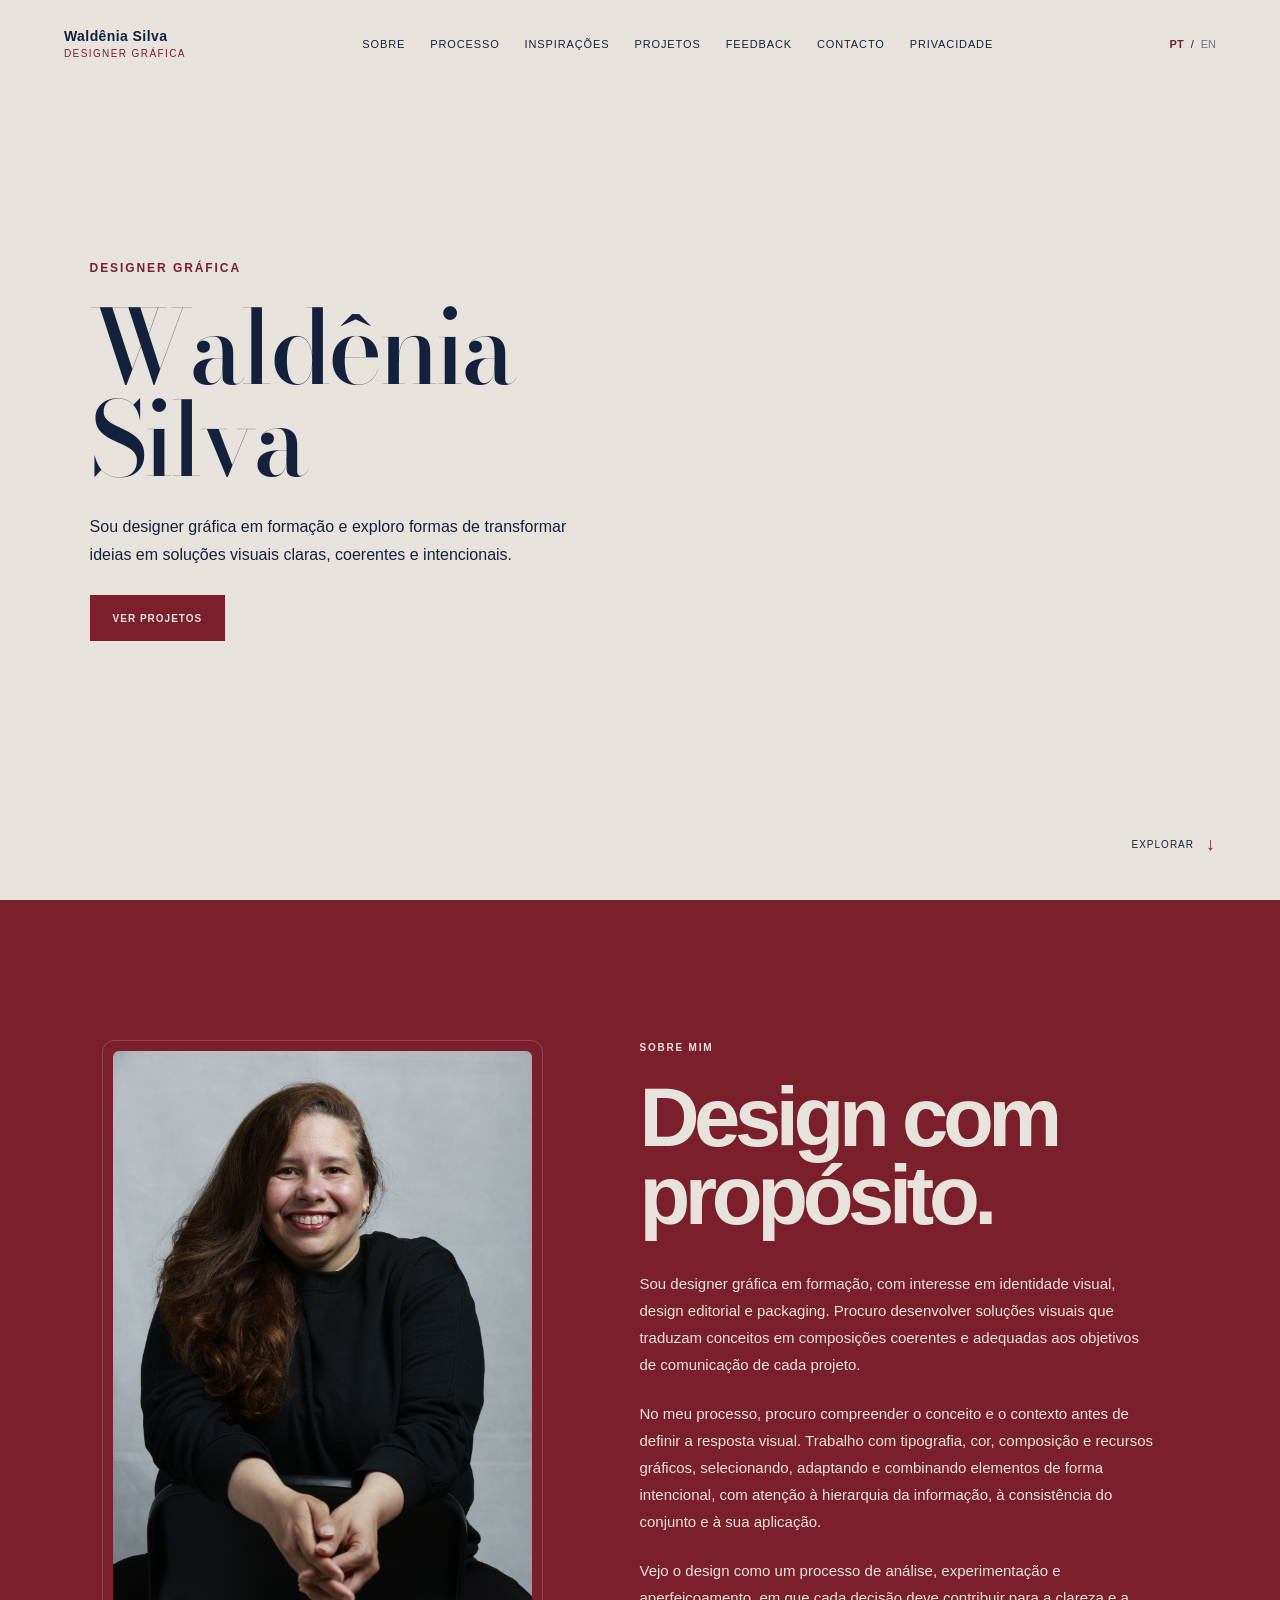
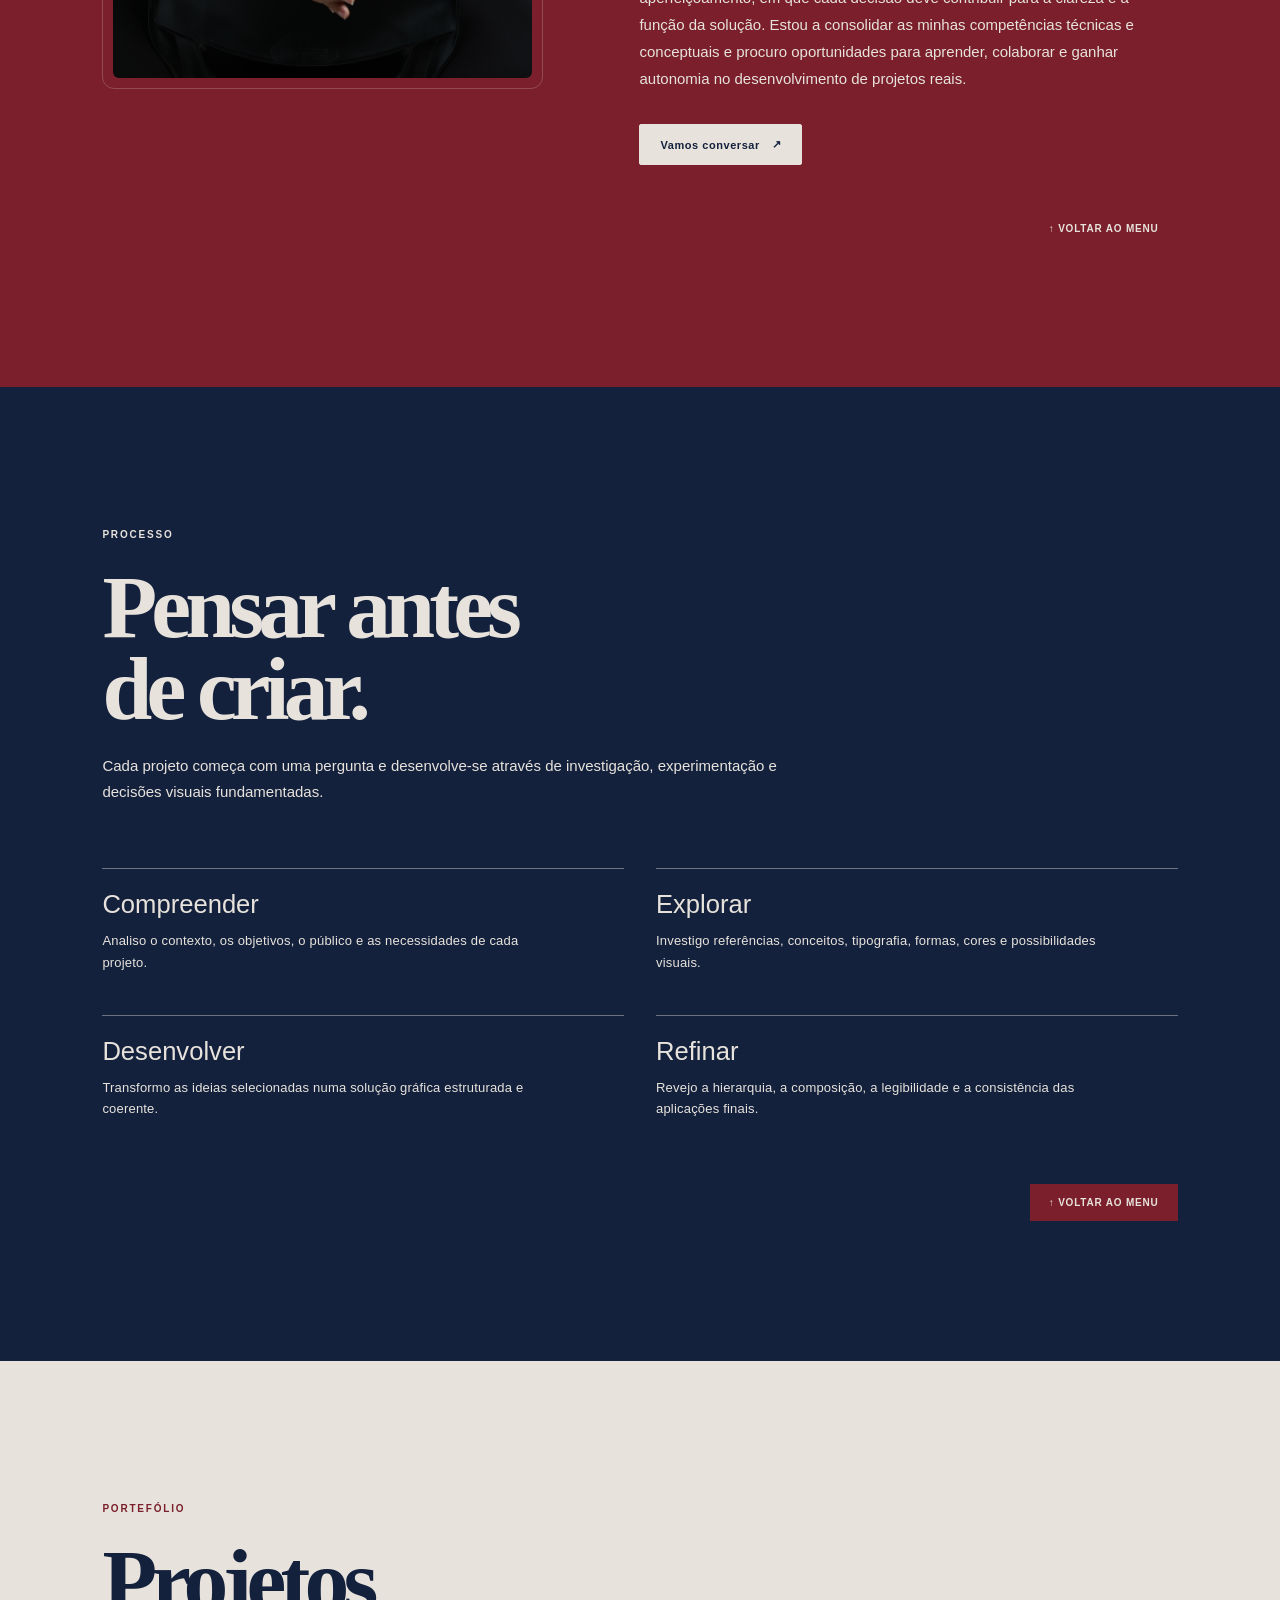
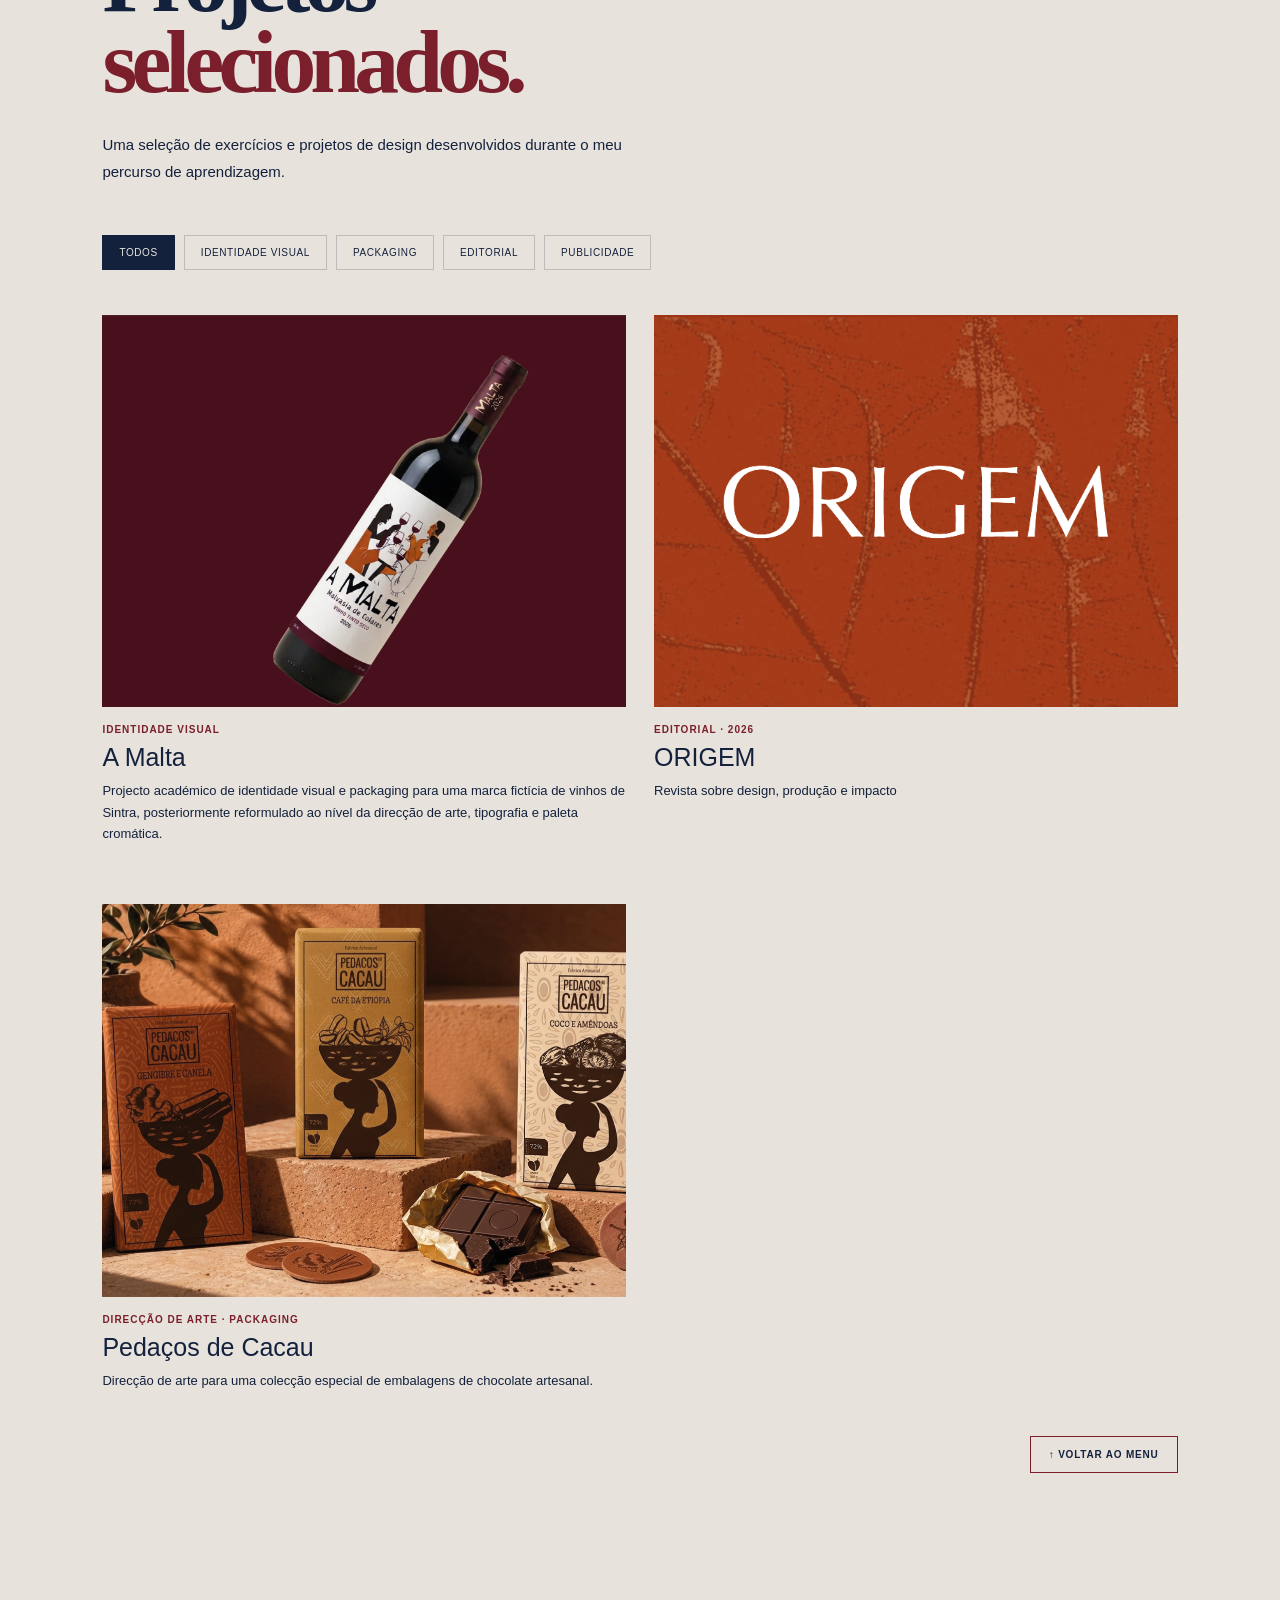
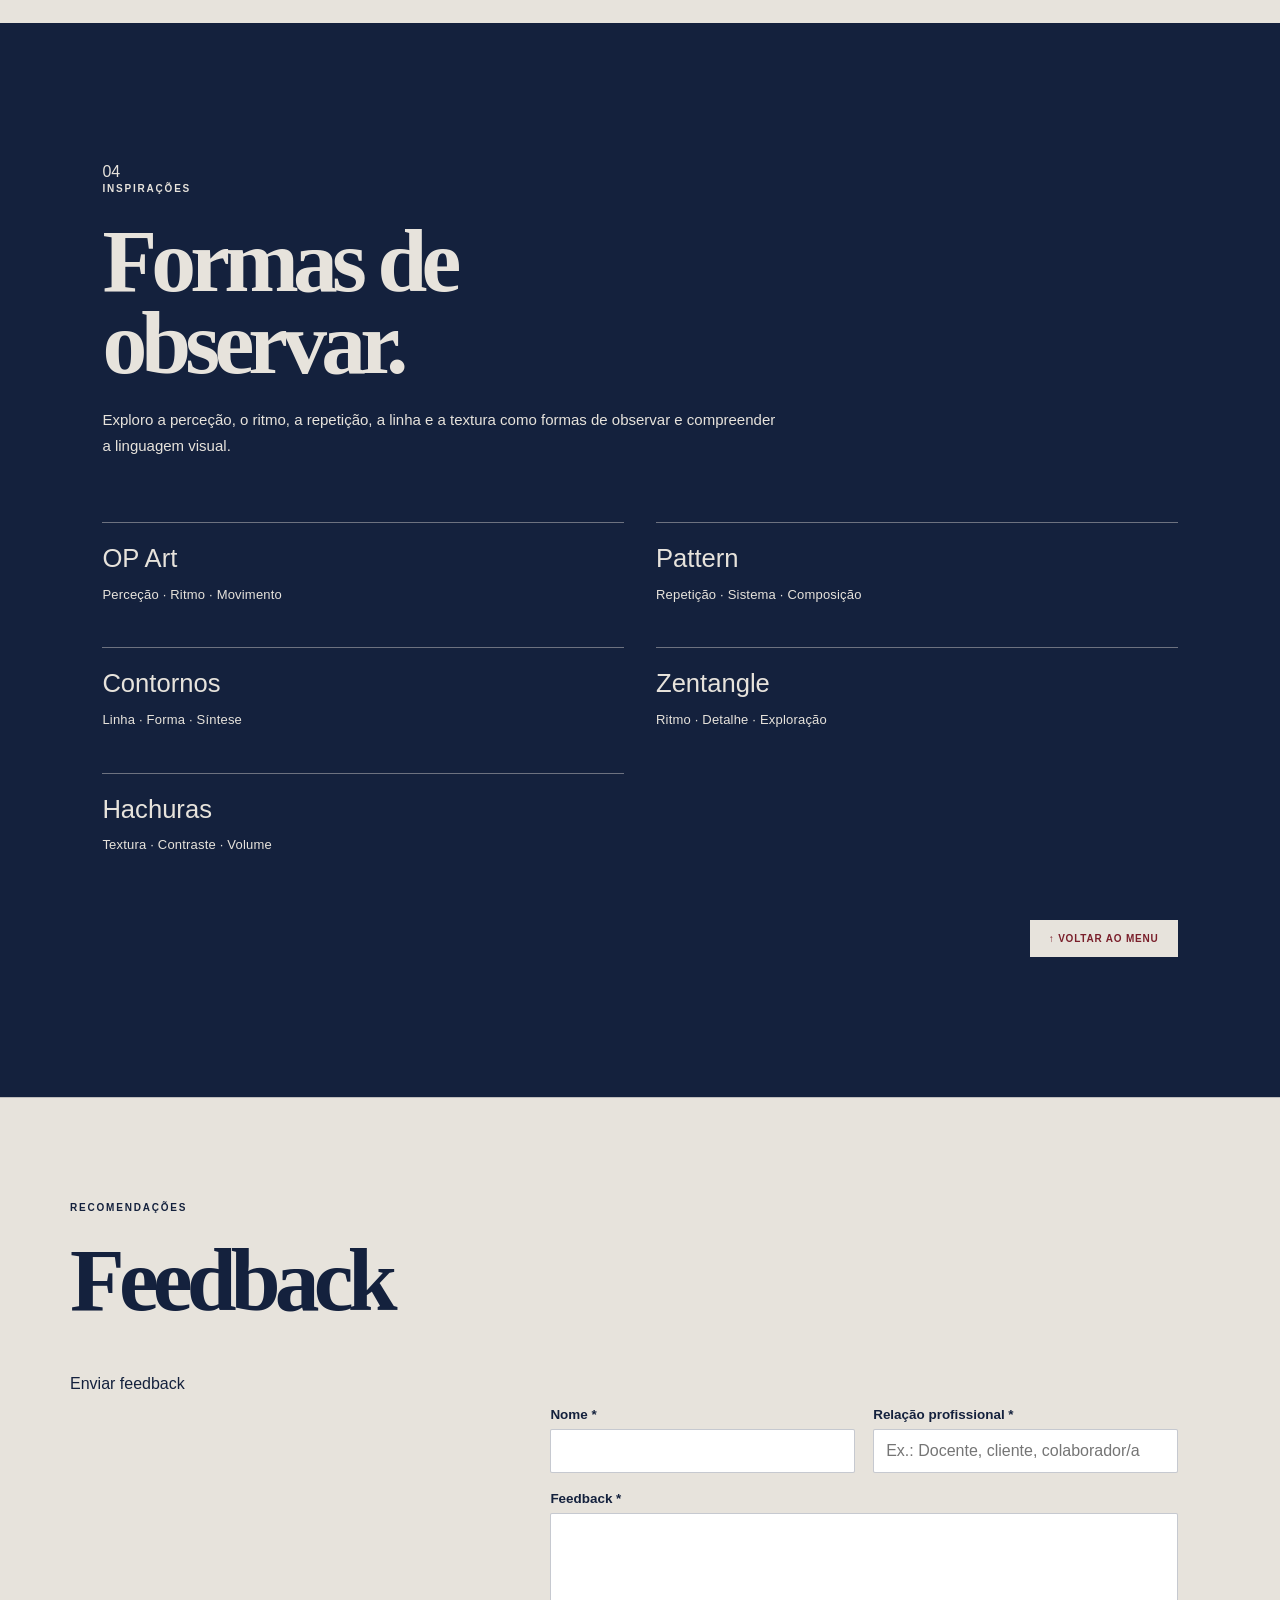
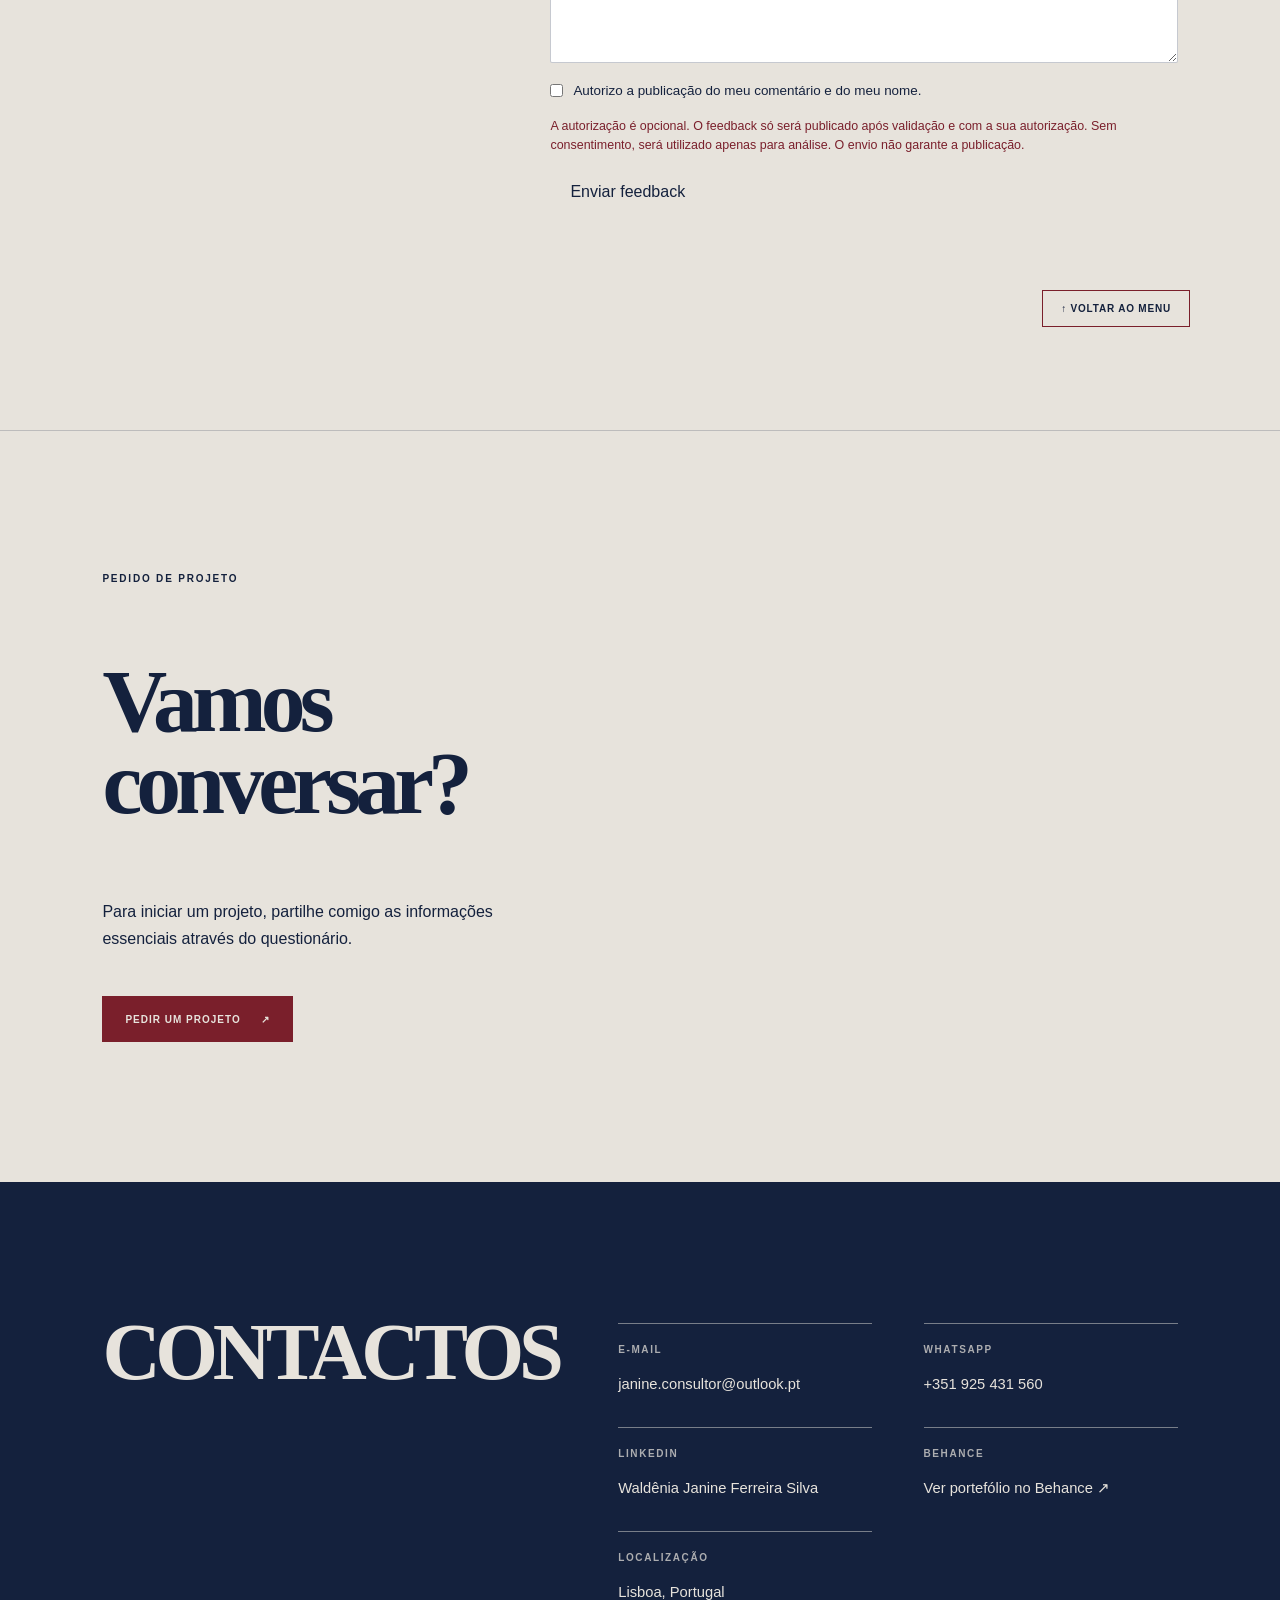
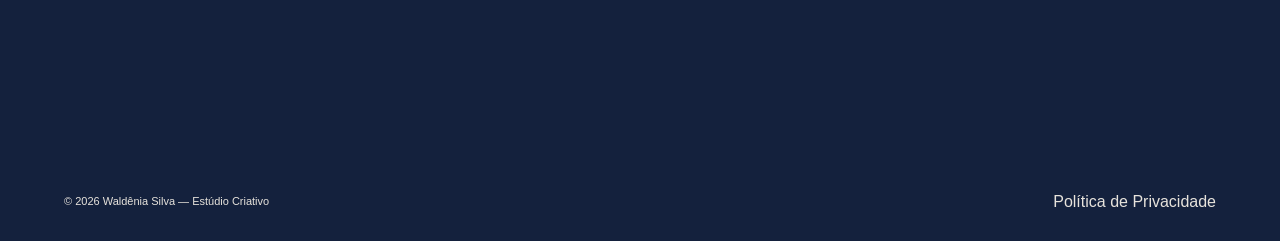
==== index.html @ e511f2e1 "Actualiza cache da tipografia de Contactos" ====
<!DOCTYPE html>
<html lang="pt-PT">
<head>
    <meta charset="UTF-8">
    <meta name="viewport" content="width=device-width, initial-scale=1.0">

    <title>Waldênia Silva — Designer Gráfica</title>

    <meta name="description"
        content="Portefólio de Waldênia Silva, designer gráfica em formação. Identidade visual, design editorial, packaging e comunicação.">

    <link rel="preconnect" href="https://fonts.googleapis.com">
    <link rel="preconnect" href="https://fonts.gstatic.com" crossorigin>
    <link href="https://fonts.googleapis.com/css2?family=Bodoni+Moda:opsz,wght@6..96,400..700&display=swap" rel="stylesheet">
    <link rel="stylesheet" href="./styles.css?v=20261121-1">
    <link rel="stylesheet" href="./palette-overrides.css?v=20261125-contactos-escala-v13">
</head>

<body>
<header class="site-header">
    <a href="#hero" class="logo">
        <span class="logo-name">Waldênia Silva</span>
        <span class="logo-description">Designer Gráfica</span>
    </a>

    <button class="menu-toggle" type="button"
        aria-label="Abrir menu" data-aria-label-pt="Abrir menu" data-aria-label-en="Open menu"
        aria-expanded="false" aria-controls="main-navigation">
        <span></span><span></span><span></span>
    </button>

    <nav class="main-nav" id="main-navigation" aria-label="Navegação principal"
        data-aria-label-pt="Navegação principal"
        data-aria-label-en="Main navigation">
        <a href="#sobre" data-pt="Sobre" data-en="About">Sobre</a>
        <a href="#processo-criativo" data-pt="Processo" data-en="Process">Processo</a>
        <a href="#inspiracoes" data-pt="Inspirações" data-en="Inspiration">Inspirações</a>
        <a href="#projetos" data-pt="Projetos" data-en="Projects">Projetos</a>
        <a href="#feedback" data-pt="Feedback" data-en="Feedback">Feedback</a>
        <a href="#contacto" data-pt="Contacto" data-en="Contact">Contacto</a>
        <a href="./privacidade.html" data-pt="Privacidade" data-en="Privacy">Privacidade</a>
    </nav>

    <div class="language-switch" aria-label="Idioma">
        <button class="language-button active" type="button" aria-pressed="true">PT</button>
        <span>/</span>
        <button class="language-button" type="button" aria-pressed="false">EN</button>
    </div>
</header>

<main>
<section id="hero" class="ws-hero">
        <div class="hero-content ws-hero__content">
            <p class="eyebrow ws-hero__eyebrow">DESIGNER GRÁFICA</p>

            <h1 aria-label="Waldênia Silva">Waldênia<br><span>Silva</span></h1>

            <p class="hero-description ws-hero__description"
                data-pt="Sou designer gráfica em formação e exploro formas de transformar ideias em soluções visuais claras, coerentes e intencionais."
                data-en="I am a graphic design student exploring ways to turn ideas into clear, coherent and purposeful visual solutions.">
                Sou designer gráfica em formação e exploro formas
                de transformar ideias em soluções visuais claras,
                coerentes e intencionais.
            </p>

            <a href="#projetos" class="button ws-hero__button"
                data-pt="Ver projetos" data-en="View projects">Ver projetos</a>
        </div>

        <a href="#processo-criativo" class="hero-scroll"
            aria-label="Explorar o portefólio"
            data-aria-label-pt="Explorar o portefólio"
            data-aria-label-en="Explore the portfolio">
            <span data-pt="Explorar" data-en="Explore">Explorar</span>
            <span aria-hidden="true">↓</span>
        </a>
    </section>

<section id="sobre">

        <div class="about-grid">
            <div class="about-image">
                <img src="./foto-waldenia.jpg.JPG"
                    alt="Retrato de Waldênia Silva"
                    data-alt-pt="Retrato de Waldênia Silva"
                    data-alt-en="Portrait of Waldênia Silva"
                    loading="lazy">
            </div>

            <div class="about-heading">
                <p class="eyebrow" data-pt="SOBRE MIM" data-en="ABOUT ME">SOBRE MIM</p>
                <h2>Design com<br><span data-pt="propósito." data-en="purpose.">propósito.</span></h2>
            </div>

            <div class="about-text">
                <p data-pt="Sou designer gráfica em formação, com interesse em identidade visual, design editorial e packaging. Procuro desenvolver soluções visuais que traduzam conceitos em composições coerentes e adequadas aos objetivos de comunicação de cada projeto."
                    data-en="I am a graphic design student interested in visual identity, editorial design and packaging. I aim to develop visual solutions that translate concepts into coherent compositions suited to each project's communication goals.">
                    Sou designer gráfica em formação, com interesse em identidade visual, design editorial e packaging. Procuro desenvolver soluções visuais que traduzam conceitos em composições coerentes e adequadas aos objetivos de comunicação de cada projeto.
                </p>

                <p data-pt="No meu processo, procuro compreender o conceito e o contexto antes de definir a resposta visual. Trabalho com tipografia, cor, composição e recursos gráficos, selecionando, adaptando e combinando elementos de forma intencional, com atenção à hierarquia da informação, à consistência do conjunto e à sua aplicação."
                    data-en="In my process, I seek to understand the concept and context before defining the visual response. I work with typography, colour, composition and graphic assets, selecting, adapting and combining elements intentionally, with attention to information hierarchy, overall consistency and practical application.">
                    No meu processo, procuro compreender o conceito e o contexto antes de definir a resposta visual. Trabalho com tipografia, cor, composição e recursos gráficos, selecionando, adaptando e combinando elementos de forma intencional, com atenção à hierarquia da informação, à consistência do conjunto e à sua aplicação.
                </p>

                <p data-pt="Vejo o design como um processo de análise, experimentação e aperfeiçoamento, em que cada decisão deve contribuir para a clareza e a função da solução. Estou a consolidar as minhas competências técnicas e conceptuais e procuro oportunidades para aprender, colaborar e ganhar autonomia no desenvolvimento de projetos reais."
                    data-en="I see design as a process of analysis, experimentation and refinement, where each decision should contribute to the clarity and purpose of the solution. I am developing my technical and conceptual skills and looking for opportunities to learn, collaborate and build autonomy through real projects.">
                    Vejo o design como um processo de análise, experimentação e aperfeiçoamento, em que cada decisão deve contribuir para a clareza e a função da solução. Estou a consolidar as minhas competências técnicas e conceptuais e procuro oportunidades para aprender, colaborar e ganhar autonomia no desenvolvimento de projetos reais.
                </p>

                <a href="#contacto" class="text-link">
                    <span data-pt="Vamos conversar" data-en="Let's talk">Vamos conversar</span>
                    <span aria-hidden="true">↗</span>
                </a>
            </div>
        </div>

        <div class="section-return">
            <a href="#hero" class="text-link"
                data-pt="↑ Voltar ao menu" data-en="↑ Back to menu">↑ Voltar ao menu</a>
        </div>
    </section>

<section id="processo-criativo">

        <div class="process-header">
            <p class="eyebrow" data-pt="PROCESSO" data-en="PROCESS">PROCESSO</p>

            <h2><span data-pt="Pensar antes" data-en="Think before">Pensar antes</span><br><span data-pt="de criar." data-en="creating.">de criar.</span></h2>

            <p class="section-intro"
                data-pt="Cada projeto começa com uma pergunta e desenvolve-se através de investigação, experimentação e decisões visuais fundamentadas."
                data-en="Every project starts with a question and develops through research, experimentation and informed visual decisions.">
                Cada projeto começa com uma pergunta e desenvolve-se
                através de investigação, experimentação e decisões
                visuais fundamentadas.
            </p>
        </div>

        <div class="process-grid">
            <article class="process-item">
                <h3 data-pt="Compreender" data-en="Understand">Compreender</h3>
                <p data-pt="Analiso o contexto, os objetivos, o público e as necessidades de cada projeto."
                    data-en="I analyse the context, objectives, audience and needs of each project.">
                    Analiso o contexto, os objetivos, o público e
                    as necessidades de cada projeto.
                </p>
            </article>

            <article class="process-item">
                <h3 data-pt="Explorar" data-en="Explore">Explorar</h3>
                <p data-pt="Investigo referências, conceitos, tipografia, formas, cores e possibilidades visuais."
                    data-en="I explore references, concepts, typography, shapes, colours and visual possibilities.">
                    Investigo referências, conceitos, tipografia,
                    formas, cores e possibilidades visuais.
                </p>
            </article>

            <article class="process-item">
                <h3 data-pt="Desenvolver" data-en="Develop">Desenvolver</h3>
                <p data-pt="Transformo as ideias selecionadas numa solução gráfica estruturada e coerente."
                    data-en="I turn selected ideas into a structured and coherent graphic solution.">
                    Transformo as ideias selecionadas numa solução
                    gráfica estruturada e coerente.
                </p>
            </article>

            <article class="process-item">
                <h3 data-pt="Refinar" data-en="Refine">Refinar</h3>
                <p data-pt="Revejo a hierarquia, a composição, a legibilidade e a consistência das aplicações finais."
                    data-en="I review hierarchy, composition, readability and consistency across the final applications.">
                    Revejo a hierarquia, a composição, a legibilidade
                    e a consistência das aplicações finais.
                </p>
            </article>
        </div>

        <div class="section-return">
            <a href="#hero" class="text-link"
                data-pt="↑ Voltar ao menu" data-en="↑ Back to menu">↑ Voltar ao menu</a>
        </div>
    </section>

<section id="projetos" class="portfolio-section">

        <div class="portfolio-header">
            <p class="eyebrow" data-pt="PORTEFÓLIO" data-en="PORTFOLIO">PORTEFÓLIO</p>

            <h2>Projetos<br><span data-pt="selecionados." data-en="selected.">selecionados.</span></h2>

            <p class="section-intro"
                data-pt="Uma seleção de exercícios e projetos de design desenvolvidos durante o meu percurso de aprendizagem."
                data-en="A selection of design exercises and projects developed throughout my learning journey.">
                Uma seleção de exercícios e projetos de design
                desenvolvidos durante o meu percurso de aprendizagem.
            </p>
        </div>

        <nav class="portfolio-filters"
            aria-label="Filtrar projetos por categoria"
            data-aria-label-pt="Filtrar projetos por categoria"
            data-aria-label-en="Filter projects by category">

            <button type="button" class="filter-button active"
                data-filter="todos" aria-pressed="true"
                data-pt="Todos" data-en="All">Todos</button>

            <button type="button" class="filter-button"
                data-filter="identidade" aria-pressed="false"
                data-pt="Identidade Visual" data-en="Visual Identity">Identidade Visual</button>

            <button type="button" class="filter-button"
                data-filter="packaging" aria-pressed="false"
                data-pt="Packaging" data-en="Packaging">Packaging</button>

            <button type="button" class="filter-button"
                data-filter="editorial" aria-pressed="false"
                data-pt="Editorial" data-en="Editorial">Editorial</button>

            <button type="button" class="filter-button"
                data-filter="publicidade" aria-pressed="false"
                data-pt="Publicidade" data-en="Advertising">Publicidade</button>
        </nav>

        <div class="portfolio-grid">
            <article class="project-card" data-category="identidade">
                <a href="#project-modal-malta" class="project-link"
                    data-project="malta"
                    aria-label="Ver detalhes do projeto A Malta"
                    data-aria-label-pt="Ver detalhes do projeto A Malta"
                    data-aria-label-en="View details of the A Malta project">
                    <div class="project-image malta-card-image">
                        <img src="./Imagem/A-Malta/A%20Malta-1.png"
                            alt="A Malta — identidade visual e aplicações da marca"
                            data-alt-pt="A Malta — identidade visual e aplicações da marca"
                            data-alt-en="A Malta — visual identity and brand applications"
                            loading="lazy">
                    </div>
                    <div class="project-info">
                        <p data-pt="Identidade Visual" data-en="Visual Identity">Identidade Visual</p>
                        <h3>A Malta</h3>
                        <span data-pt="Projecto académico de identidade visual e packaging para uma marca fictícia de vinhos de Sintra, posteriormente reformulado ao nível da direcção de arte, tipografia e paleta cromática."
                            data-en="Academic visual identity and packaging project for a fictional wine brand from Sintra, later revised through changes to art direction, typography and colour palette.">
                            Projecto académico de identidade visual e packaging para uma marca fictícia de vinhos de Sintra, posteriormente reformulado ao nível da direcção de arte, tipografia e paleta cromática.
                        </span>
                    </div>
                </a>
            </article>

            <article class="project-card" data-category="editorial">
                <a href="#project-modal-origem" class="project-link"
                    data-project="origem"
                    aria-label="Ver detalhes do projeto editorial ORIGEM"
                    data-aria-label-pt="Ver detalhes do projeto editorial ORIGEM"
                    data-aria-label-en="View details of the ORIGEM editorial project">
                    <div class="project-image">
                        <img src="./Revista%20corrigido%2001.png"
                            alt="Projeto editorial ORIGEM"
                            data-alt-pt="Projeto editorial ORIGEM"
                            data-alt-en="ORIGEM editorial project"
                            loading="lazy">
                    </div>
                    <div class="project-info">
                        <p data-pt="Editorial · 2026" data-en="Editorial · 2026">Editorial · 2026</p>
                        <h3>ORIGEM</h3>
                        <span data-pt="Revista sobre design, produção e impacto"
                            data-en="Magazine about design, production and impact">
                            Revista sobre design, produção e impacto
                        </span>
                    </div>
                </a>
            </article>

            <article class="project-card" data-category="packaging">
                <a href="#project-modal-pedacos" class="project-link"
                    data-project="pedacos"
                    aria-label="Ver detalhes do projeto Pedaços de Cacau"
                    data-aria-label-pt="Ver detalhes do projeto Pedaços de Cacau"
                    data-aria-label-en="View details of the Pedaços de Cacau project">
                    <div class="project-image">
                        <img src="./Chocolate-01.png"
                            alt="Pedaços de Cacau — fotografia de apresentação do projecto"
                            data-alt-pt="Pedaços de Cacau — fotografia de apresentação do projecto"
                            data-alt-en="Pedaços de Cacau — project presentation photograph"
                            loading="lazy">
                    </div>
                    <div class="project-info">
                        <p data-pt="Direcção de Arte · Packaging" data-en="Art Direction · Packaging">Direcção de Arte · Packaging</p>
                        <h3>Pedaços de Cacau</h3>
                        <span data-pt="Direcção de arte para uma colecção especial de embalagens de chocolate artesanal."
                            data-en="Art direction for a special collection of artisan chocolate packaging.">
                            Direcção de arte para uma colecção especial de embalagens de chocolate artesanal.
                        </span>
                    </div>
                </a>
            </article>

        </div>

        <div class="section-return">
            <a href="#hero" class="text-link"
                data-pt="↑ Voltar ao menu" data-en="↑ Back to menu">↑ Voltar ao menu</a>
        </div>
    </section>

<section class="inspirations ws-inspirations" id="inspiracoes">
        <div class="section-heading ws-inspirations__heading">
            <span class="ws-inspirations__index" aria-label="Secção 04">04</span>
            <p class="eyebrow" data-pt="INSPIRAÇÕES" data-en="INSPIRATION">INSPIRAÇÕES</p>

            <h2><span data-pt="Formas de" data-en="Ways of">Formas de</span><br>
                <span data-pt="observar." data-en="observing.">observar.</span></h2>

            <p class="section-intro"
                data-pt="Exploro a perceção, o ritmo, a repetição, a linha e a textura como formas de observar e compreender a linguagem visual."
                data-en="I explore perception, rhythm, repetition, line and texture as ways to observe and understand visual language.">
                Exploro a perceção, o ritmo, a repetição, a linha e a textura como formas de observar e compreender a linguagem visual.
            </p>
        </div>

        <div class="ws-inspirations__grid">
            <article class="ws-inspiration-card">
                <div class="ws-inspiration-card__copy">
                    <h3>OP Art</h3>
                    <p data-pt="Perceção · Ritmo · Movimento" data-en="Perception · Rhythm · Movement">Perceção · Ritmo · Movimento</p>
                </div>
            </article>

            <article class="ws-inspiration-card">
                <div class="ws-inspiration-card__copy">
                    <h3>Pattern</h3>
                    <p data-pt="Repetição · Sistema · Composição" data-en="Repetition · System · Composition">Repetição · Sistema · Composição</p>
                </div>
            </article>

            <article class="ws-inspiration-card">
                <div class="ws-inspiration-card__copy">
                    <h3 data-pt="Contornos" data-en="Contours">Contornos</h3>
                    <p data-pt="Linha · Forma · Síntese" data-en="Line · Form · Synthesis">Linha · Forma · Síntese</p>
                </div>
            </article>

            <article class="ws-inspiration-card">
                <div class="ws-inspiration-card__copy">
                    <h3>Zentangle</h3>
                    <p data-pt="Ritmo · Detalhe · Exploração" data-en="Rhythm · Detail · Exploration">Ritmo · Detalhe · Exploração</p>
                </div>
            </article>

            <article class="ws-inspiration-card">
                <div class="ws-inspiration-card__copy">
                    <h3 data-pt="Hachuras" data-en="Hatching">Hachuras</h3>
                    <p data-pt="Textura · Contraste · Volume" data-en="Texture · Contrast · Volume">Textura · Contraste · Volume</p>
                </div>
            </article>
        </div>

        <div class="section-return">
            <a href="#hero" class="text-link"
                data-pt="↑ Voltar ao menu" data-en="↑ Back to menu">↑ Voltar ao menu</a>
        </div>
    </section>

<section id="feedback" class="feedback-section">
    <div class="feedback-container">
        <header class="feedback-header">
            <p class="eyebrow" data-pt="RECOMENDAÇÕES" data-en="RECOMMENDATIONS">RECOMENDAÇÕES</p>
            <h2>Feedback</h2>

        </header>

        <div class="feedback-layout">
            <div class="feedback-intro">
                <h3 data-pt="Enviar feedback" data-en="Submit feedback">Enviar feedback</h3>
            </div>

            <form class="feedback-form" id="feedback-form"
                action="https://formsubmit.co/janine.consultor@outlook.pt"
                method="POST">
                <input type="hidden" name="_subject" value="Feedback | Portefólio Waldênia Silva">
                <input type="hidden" name="_template" value="table">
                <input type="hidden" name="_captcha" value="true">
                <input type="text" name="_honey" tabindex="-1" autocomplete="off" class="feedback-honeypot" aria-hidden="true">

                <div class="feedback-fields">
                    <div class="feedback-field">
                        <label for="feedback-nome" data-pt="Nome *" data-en="Name *">Nome *</label>
                        <input id="feedback-nome" name="Nome" type="text" autocomplete="name" required>
                    </div>
                    <div class="feedback-field">
                        <label for="feedback-relacao" data-pt="Relação profissional *" data-en="Professional relationship *">Relação profissional *</label>
                        <input id="feedback-relacao" name="Relação profissional" type="text"
                            placeholder="Ex.: Docente, cliente, colaborador/a"
                            data-placeholder-pt="Ex.: Docente, cliente, colaborador/a"
                            data-placeholder-en="E.g. Teacher, client, collaborator" required>
                    </div>
                    <div class="feedback-field feedback-field-full">
                        <label for="feedback-mensagem" data-pt="Feedback *" data-en="Feedback *">Feedback *</label>
                        <textarea id="feedback-mensagem" name="Feedback" rows="6" required></textarea>
                    </div>
                    <label class="feedback-consent feedback-field-full">
                        <input type="checkbox" name="Autorização para publicação"
                            value="Autorizo a publicação do comentário e do meu nome após validação">
                        <span data-pt="Autorizo a publicação do meu comentário e do meu nome."
                            data-en="I authorise publication of my comment and name.">
                            Autorizo a publicação do meu comentário e do meu nome.
                        </span>
                    </label>
                </div>

                <p class="feedback-privacy-note"
                    data-pt="A autorização é opcional. O feedback só será publicado após validação e com a sua autorização. Sem consentimento, será utilizado apenas para análise. O envio não garante a publicação."
                    data-en="Permission is optional. Feedback will only be published after review and with your permission. Without consent, it will be used for review only. Submission does not guarantee publication.">
                    A autorização é opcional. O feedback só será publicado após validação e com a sua autorização. Sem consentimento, será utilizado apenas para análise. O envio não garante a publicação.
                </p>
                <button class="feedback-submit" type="submit" data-pt="Enviar feedback" data-en="Submit feedback">Enviar feedback</button>
            </form>
        </div>

        <div class="feedback-published" id="feedback-publicado" hidden>
            <h3 data-pt="Feedback publicado" data-en="Published feedback">Feedback publicado</h3>
            <div class="feedback-published-list">
                <!-- Adicionar aqui apenas comentários recebidos, validados e autorizados para publicação. -->
            </div>
        </div>

        <div class="section-return">
            <a href="#hero" class="text-link" data-pt="↑ Voltar ao menu" data-en="↑ Back to menu">↑ Voltar ao menu</a>
        </div>
    </div>
</section>

<section id="pedido-projeto" class="contacto contacto-pedido ws-project-request">
        <div class="ws-project-request__content">
            <p class="eyebrow" data-pt="PEDIDO DE PROJETO" data-en="PROJECT INQUIRY">PEDIDO DE PROJETO</p>

            <h2>
                <span data-pt="Vamos" data-en="Let's">Vamos</span><br>
                <span data-pt="conversar?" data-en="talk?">conversar?</span>
            </h2>

            <p class="ws-project-request__description"
                data-pt="Para iniciar um projeto, partilhe comigo as informações essenciais através do questionário."
                data-en="To start a project, share the essential information with me through the questionnaire.">
                Para iniciar um projeto, partilhe comigo as informações essenciais
                através do questionário.
            </p>

            <button type="button" class="button ws-project-request__button" id="open-prebriefing">
                <span data-pt="Pedir um projeto" data-en="Request a project">Pedir um projeto</span>
                <span aria-hidden="true">↗</span>
            </button>
        </div>
    </section>

<section id="contacto" class="contacto contacto-dados-only">
<div class="contacto-heading"><h2 data-pt="CONTACTOS" data-en="CONTACTS">CONTACTOS</h2></div>
        <div class="contacto-dados">
            <div class="contacto-item">
                <span data-pt="E-mail" data-en="Email">E-mail</span>
                <a href="mailto:janine.consultor@outlook.pt">janine.consultor@outlook.pt</a>
            </div>

            <div class="contacto-item">
                <span>WhatsApp</span>
                <a href="https://wa.me/351925431560" target="_blank" rel="noopener noreferrer">+351 925 431 560</a>
            </div>

            <div class="contacto-item">
                <span>LinkedIn</span>
                <a href="https://www.linkedin.com/in/wald%C3%AAnia-janine-ferreira-silva-a0419a47/"
                    target="_blank" rel="noopener noreferrer">Waldênia Janine Ferreira Silva</a>
            </div>

            <div class="contacto-item">
                <span>Behance</span>
                <a href="https://www.behance.net/janineferreira5"
                    target="_blank" rel="noopener noreferrer"
                    data-pt="Ver portefólio no Behance ↗"
                    data-en="View portfolio on Behance ↗">Ver portefólio no Behance ↗</a>
            </div>

            <div class="contacto-item">
                <span data-pt="Localização" data-en="Location">Localização</span>
                <p>Lisboa, Portugal</p>
            </div>
        </div>
</section>
</main>

<!-- MODAL DO PRÉ-BRIEFING -->
<div class="prebriefing-modal" id="pre-briefing" aria-hidden="true">
    <div class="prebriefing-modal-content" role="dialog" aria-modal="true"
        aria-labelledby="prebriefing-title" tabindex="-1">

        <button type="button" class="prebriefing-close"
            aria-label="Fechar pré-briefing"
            data-aria-label-pt="Fechar pré-briefing"
            data-aria-label-en="Close project brief">×</button>

        <div class="prebriefing" id="prebriefing-content">
            <div class="prebriefing-header">
                <p class="eyebrow" data-pt="NOVO PROJETO" data-en="NEW PROJECT">NOVO PROJETO</p>
                <h3 id="prebriefing-title" data-pt="Pré-briefing" data-en="Project brief">Pré-briefing</h3>

                <p data-pt="Partilhe comigo as informações essenciais para compreender o seu projeto."
                    data-en="Share the essential information I need to understand your project.">
                    Partilhe comigo as informações essenciais para
                    compreender o seu projeto.
                </p>

                <p class="form-note"
                    data-pt="* Campos de preenchimento obrigatório."
                    data-en="* Required fields.">* Campos de preenchimento obrigatório.</p>
            </div>

            <form id="prebriefing-form"
                action="https://formsubmit.co/janine.consultor@outlook.pt"
                method="POST"
                enctype="multipart/form-data">

                <input type="hidden" name="_subject" value="Pré-briefing | Novo pedido de projeto">
                <input type="hidden" name="_template" value="table">
                <input type="hidden" name="_captcha" value="true">
                <input type="hidden" name="_next"
                    value="https://janineconsultor-code.github.io/wald-enia-portfolio/obrigado.html">

                <div class="form-grid">
<div class="form-field">
<label for="nome" data-pt="Nome *" data-en="Name *">Nome *</label>
<input type="text" id="nome" name="nome" required data-required="true">
</div>
<div class="form-field">
<label for="email" data-pt="E-mail *" data-en="Email *">E-mail *</label>
<input type="email" id="email" name="email" autocomplete="email" required>
</div>
<div class="form-field">
<label for="telemovel" data-pt="Telemóvel" data-en="Phone">Telemóvel</label>
<input type="tel" id="telemovel" name="telemovel" autocomplete="tel">
</div>
<div class="form-field form-field-full">
<label for="marca" data-pt="Marca/empresa/projeto *" data-en="Brand/company/project *">Marca/empresa/projeto *</label>
<input type="text" id="marca" name="marca" required data-required="true">
</div>
<div class="form-field form-field-full">
<label for="servico" data-pt="Que serviço procuras? *" data-en="Which service are you looking for? *">Que serviço procuras? *</label>
<select id="servico" name="servico" required data-required="true">
<option value="" data-pt="Selecionar opção" data-en="Select an option">Selecionar opção</option>
<option value="Identidade visual" data-pt="Identidade visual" data-en="Visual identity">Identidade visual</option>
<option value="Design editorial" data-pt="Design editorial" data-en="Editorial design">Design editorial</option>
<option value="Packaging" data-pt="Packaging" data-en="Packaging">Packaging</option>
<option value="Publicidade e comunicação gráfica" data-pt="Publicidade e comunicação gráfica" data-en="Advertising and graphic communication">Publicidade e comunicação gráfica</option>
<option value="Outro" data-pt="Outro" data-en="Other">Outro</option>
</select>
</div>
<div class="form-field form-field-full">
<label for="descricao" data-pt="Fala-me um pouco sobre a tua marca, empresa ou projeto. *" data-en="Tell me a little about your brand, business or project. *">Fala-me um pouco sobre a tua marca, empresa ou projeto. *</label>
<textarea id="descricao" name="descricao" rows="3" required data-required="true"></textarea>
</div>
<div class="form-field form-field-full">
<label for="objetivo" data-pt="Qual é o principal objetivo deste projeto? *" data-en="What is the main objective of this project? *">Qual é o principal objetivo deste projeto? *</label>
<textarea id="objetivo" name="objetivo" rows="3" required data-required="true"></textarea>
</div>
<div class="form-field form-field-full">
<label for="publico" data-pt="A quem se destina este projeto? Quem é o teu público-alvo? *" data-en="Who is this project for? Who is the target audience? *">A quem se destina este projeto? Quem é o teu público-alvo? *</label>
<textarea id="publico" name="publico" rows="3" required data-required="true"></textarea>
</div>
<div class="form-field form-field-full">
<label for="necessidade" data-pt="Que problema ou necessidade pretendes resolver? *" data-en="What problem or need do you want to address? *">Que problema ou necessidade pretendes resolver? *</label>
<textarea id="necessidade" name="necessidade" rows="3" required data-required="true"></textarea>
</div>
<div class="form-field form-field-full">
<label for="referencias" data-pt="Existem marcas, projetos ou referências visuais de que gostes? O que te agrada neles?" data-en="Are there brands, projects or visual references you like? What appeals to you about them?">Existem marcas, projetos ou referências visuais de que gostes? O que te agrada neles?</label>
<textarea id="referencias" name="referencias" rows="3"></textarea>
</div>
<div class="form-field">
<label for="fase" data-pt="Em que fase está o projeto?" data-en="What stage is the project at?">Em que fase está o projeto?</label>
<select id="fase" name="fase">
<option value="" data-pt="Selecionar opção" data-en="Select an option">Selecionar opção</option>
<option value="A iniciar" data-pt="A iniciar" data-en="Not started">A iniciar</option>
<option value="Em desenvolvimento" data-pt="Em desenvolvimento" data-en="In progress">Em desenvolvimento</option>
<option value="Redesign de projeto existente" data-pt="Reformulação de um projeto existente" data-en="Redesign of an existing project">Reformulação de um projeto existente</option>
</select>
</div>
<div class="form-field">
<label for="prazo" data-pt="Qual é o prazo pretendido?" data-en="What is your desired deadline?">Qual é o prazo pretendido?</label>
<input type="text" id="prazo" name="prazo">
</div>
<div class="form-field">
<label for="orcamento" data-pt="Qual é o orçamento previsto?" data-en="What is your estimated budget?">Qual é o orçamento previsto?</label>
<select id="orcamento" name="orcamento">
<option value="" data-pt="Selecionar opção" data-en="Select an option">Selecionar opção</option>
<option value="Até 150 €" data-pt="Até 150 €" data-en="Up to €150">Até 150 €</option>
<option value="150 € a 300 €" data-pt="150 € a 300 €" data-en="€150 to €300">150 € a 300 €</option>
<option value="300 € a 600 €" data-pt="300 € a 600 €" data-en="€300 to €600">300 € a 600 €</option>
<option value="Mais de 600 €" data-pt="Mais de 600 €" data-en="Over €600">Mais de 600 €</option>
<option value="Ainda não definido" data-pt="Ainda não definido" data-en="Not yet decided">Ainda não definido</option>
</select>
</div>
<div class="form-field form-field-full">
<label for="anexo1" data-pt="Anexo 1 — Logótipo, referências ou documentos (opcional)" data-en="Attachment 1 — Logo, references or documents (optional)">Anexo 1 — Logótipo, referências ou documentos (opcional)</label>
<input type="file" id="anexo1" name="attachment" accept=".pdf,.jpg,.jpeg,.png,.zip,application/pdf,image/jpeg,image/png,application/zip">
</div>
<div class="form-field form-field-full">
<label for="anexo2" data-pt="Anexo 2 — Ficheiro adicional (opcional)" data-en="Attachment 2 — Additional file (optional)">Anexo 2 — Ficheiro adicional (opcional)</label>
<input type="file" id="anexo2" name="attachment2" accept=".pdf,.jpg,.jpeg,.png,.zip,application/pdf,image/jpeg,image/png,application/zip">
</div>
<div class="form-field form-field-full">
<label for="anexo3" data-pt="Anexo 3 — Ficheiro adicional (opcional)" data-en="Attachment 3 — Additional file (optional)">Anexo 3 — Ficheiro adicional (opcional)</label>
<input type="file" id="anexo3" name="attachment3" accept=".pdf,.jpg,.jpeg,.png,.zip,application/pdf,image/jpeg,image/png,application/zip">
</div>
<p class="form-field-full form-help" data-pt="Podes enviar até 3 ficheiros PDF, JPG, PNG ou ZIP. O tamanho total dos anexos não pode ultrapassar 10 MB. Não envies documentos pessoais desnecessários." data-en="You can upload up to 3 PDF, JPG, PNG or ZIP files. The combined attachment size must not exceed 10 MB. Do not send unnecessary personal documents.">Podes enviar até 3 ficheiros PDF, JPG, PNG ou ZIP. O tamanho total dos anexos não pode ultrapassar 10 MB. Não envies documentos pessoais desnecessários.</p>
<div class="form-field form-field-full">
<label for="adicionais" data-pt="Há alguma informação importante que ainda não tenhamos abordado?" data-en="Is there any important information we have not covered?">Há alguma informação importante que ainda não tenhamos abordado?</label>
<textarea id="adicionais" name="adicionais" rows="3"></textarea>
</div>
<section class="form-conditional" data-service-group="Identidade visual" hidden aria-live="polite">
<h4 data-pt="IDENTIDADE VISUAL — DETALHES DA MARCA" data-en="VISUAL IDENTITY — BRAND DETAILS">IDENTIDADE VISUAL — DETALHES DA MARCA</h4>
<div class="form-field form-field-full">
<label for="iv_estado" data-pt="A tua marca já existe ou está a ser criada de raiz? *" data-en="Does your brand already exist or is it being created from scratch? *">A tua marca já existe ou está a ser criada de raiz? *</label>
<select id="iv_estado" name="iv_estado" required data-required="true">
<option value="" data-pt="Selecionar opção" data-en="Select an option">Selecionar opção</option>
<option value="Nova" data-pt="Marca nova" data-en="New brand">Marca nova</option>
<option value="Existente" data-pt="Marca existente" data-en="Existing brand">Marca existente</option>
<option value="Reformulação" data-pt="Reformulação da identidade" data-en="Identity redesign">Reformulação da identidade</option>
</select>
</div>
<div class="form-field form-field-full">
<label for="iv_produtos" data-pt="Que produtos ou serviços oferece a tua marca? *" data-en="What products or services does your brand offer? *">Que produtos ou serviços oferece a tua marca? *</label>
<textarea id="iv_produtos" name="iv_produtos" rows="3" required data-required="true"></textarea>
</div>
<div class="form-field form-field-full">
<label for="iv_percecao" data-pt="Como gostarias que as pessoas percebessem a tua marca? *" data-en="How would you like people to perceive your brand? *">Como gostarias que as pessoas percebessem a tua marca? *</label>
<textarea id="iv_percecao" name="iv_percecao" rows="3" required data-required="true"></textarea>
</div>
<fieldset class="form-field form-field-full checkbox-field" data-required-group="true">
<legend data-pt="Que características representam melhor a personalidade da marca? *" data-en="Which characteristics best represent your brand’s personality? *">Que características representam melhor a personalidade da marca? *</legend>
<div class="checkbox-options">
<label class="checkbox-option"><input type="checkbox" name="iv_personalidade[]" value="Moderna" data-required-checkbox="true"><span data-pt="Moderna" data-en="Modern">Moderna</span></label>
<label class="checkbox-option"><input type="checkbox" name="iv_personalidade[]" value="Elegante"><span data-pt="Elegante" data-en="Elegant">Elegante</span></label>
<label class="checkbox-option"><input type="checkbox" name="iv_personalidade[]" value="Minimalista"><span data-pt="Minimalista" data-en="Minimalist">Minimalista</span></label>
<label class="checkbox-option"><input type="checkbox" name="iv_personalidade[]" value="Artesanal"><span data-pt="Artesanal" data-en="Artisanal">Artesanal</span></label>
<label class="checkbox-option"><input type="checkbox" name="iv_personalidade[]" value="Divertida"><span data-pt="Divertida" data-en="Playful">Divertida</span></label>
<label class="checkbox-option"><input type="checkbox" name="iv_personalidade[]" value="Sofisticada"><span data-pt="Sofisticada" data-en="Sophisticated">Sofisticada</span></label>
<label class="checkbox-option"><input type="checkbox" name="iv_personalidade[]" value="Tradicional"><span data-pt="Tradicional" data-en="Traditional">Tradicional</span></label>
<label class="checkbox-option"><input type="checkbox" name="iv_personalidade[]" value="Ousada"><span data-pt="Ousada" data-en="Bold">Ousada</span></label>
<label class="checkbox-option"><input type="checkbox" name="iv_personalidade[]" value="Natural"><span data-pt="Natural" data-en="Natural">Natural</span></label>
<label class="checkbox-option"><input type="checkbox" name="iv_personalidade[]" value="Outra"><span data-pt="Outra" data-en="Other">Outra</span></label>
</div>
</fieldset>
<div class="form-field form-field-full">
<label for="iv_concorrentes" data-pt="Quem são os teus principais concorrentes?" data-en="Who are your main competitors?">Quem são os teus principais concorrentes?</label>
<textarea id="iv_concorrentes" name="iv_concorrentes" rows="3"></textarea>
</div>
<div class="form-field form-field-full">
<label for="iv_cores" data-pt="Existem cores que gostarias de utilizar ou evitar? Porquê?" data-en="Are there colours you would like to use or avoid? Why?">Existem cores que gostarias de utilizar ou evitar? Porquê?</label>
<textarea id="iv_cores" name="iv_cores" rows="3"></textarea>
</div>
<div class="form-field form-field-full">
<label for="iv_referencias" data-pt="Existem logótipos ou identidades visuais que admiras? O que gostas neles?" data-en="Are there logos or visual identities you admire? What do you like about them?">Existem logótipos ou identidades visuais que admiras? O que gostas neles?</label>
<textarea id="iv_referencias" name="iv_referencias" rows="3"></textarea>
</div>
<fieldset class="form-field form-field-full checkbox-field" data-required-group="true">
<legend data-pt="Onde será utilizada a identidade visual? *" data-en="Where will the visual identity be used? *">Onde será utilizada a identidade visual? *</legend>
<div class="checkbox-options">
<label class="checkbox-option"><input type="checkbox" name="iv_aplicacoes[]" value="Redes sociais" data-required-checkbox="true"><span data-pt="Redes sociais" data-en="Social media">Redes sociais</span></label>
<label class="checkbox-option"><input type="checkbox" name="iv_aplicacoes[]" value="Website"><span data-pt="Website" data-en="Website">Website</span></label>
<label class="checkbox-option"><input type="checkbox" name="iv_aplicacoes[]" value="Cartões de visita"><span data-pt="Cartões de visita" data-en="Business cards">Cartões de visita</span></label>
<label class="checkbox-option"><input type="checkbox" name="iv_aplicacoes[]" value="Documentos"><span data-pt="Documentos" data-en="Documents">Documentos</span></label>
<label class="checkbox-option"><input type="checkbox" name="iv_aplicacoes[]" value="Embalagens"><span data-pt="Embalagens" data-en="Packaging">Embalagens</span></label>
<label class="checkbox-option"><input type="checkbox" name="iv_aplicacoes[]" value="Publicidade"><span data-pt="Publicidade" data-en="Advertising">Publicidade</span></label>
<label class="checkbox-option"><input type="checkbox" name="iv_aplicacoes[]" value="Sinalética"><span data-pt="Sinalética" data-en="Signage">Sinalética</span></label>
<label class="checkbox-option"><input type="checkbox" name="iv_aplicacoes[]" value="Outros"><span data-pt="Outros" data-en="Other">Outros</span></label>
</div>
</fieldset>
<div class="form-field form-field-full">
<label for="iv_materiais_existem" data-pt="Já tens algum material visual que deva ser considerado? *" data-en="Do you have any existing visual materials that should be considered? *">Já tens algum material visual que deva ser considerado? *</label>
<select id="iv_materiais_existem" name="iv_materiais_existem" required data-required="true">
<option value="" data-pt="Selecionar opção" data-en="Select an option">Selecionar opção</option>
<option value="Sim" data-pt="Sim" data-en="Yes">Sim</option>
<option value="Não" data-pt="Não" data-en="No">Não</option>
</select>
</div>
<div class="form-field form-field-full conditional-detail" data-show-when="iv_materiais_existem:Sim" hidden><label for="iv_materiais" data-pt="Se sim, que materiais tens disponíveis?" data-en="If yes, which materials do you have available?">Se sim, que materiais tens disponíveis?</label><textarea id="iv_materiais" name="iv_materiais" rows="3"></textarea></div>

<h4 data-pt="CONTEXTO E OBJETIVOS" data-en="CONTEXT AND OBJECTIVES">CONTEXTO E OBJETIVOS</h4>
<div class="form-field form-field-full">
<label for="iv_setor" data-pt="Em que setor atua a marca? *" data-en="What sector does the brand operate in? *">Em que setor atua a marca? *</label>
<input id="iv_setor" name="iv_setor" type="text" required data-required="true" data-pt="" data-en="" placeholder="Ex.: alimentação, beleza, tecnologia" data-placeholder-pt="Ex.: alimentação, beleza, tecnologia" data-placeholder-en="E.g. food, beauty, technology">
</div>
<div class="form-field form-field-full">
<label for="iv_historia" data-pt="Como surgiu a marca e o que motivou a sua criação?" data-en="How did the brand start, and what motivated its creation?">Como surgiu a marca e o que motivou a sua criação?</label>
<textarea id="iv_historia" name="iv_historia" rows="3"></textarea>
</div>
<div class="form-field form-field-full">
<label for="iv_diferencial" data-pt="O que distingue a marca de outras que oferecem produtos ou serviços semelhantes? *" data-en="What distinguishes the brand from others offering similar products or services? *">O que distingue a marca de outras que oferecem produtos ou serviços semelhantes? *</label>
<textarea id="iv_diferencial" name="iv_diferencial" rows="3" required data-required="true"></textarea>
</div>
<div class="form-field form-field-full">
<label for="iv_objetivos" data-pt="Quais são os principais objetivos desta identidade visual? *" data-en="What are the main goals of this visual identity? *">Quais são os principais objetivos desta identidade visual? *</label>
<textarea id="iv_objetivos" name="iv_objetivos" rows="3" required data-required="true"></textarea>
</div>
<div class="form-field form-field-full">
<label for="iv_sucesso" data-pt="Como saberás que o projeto foi bem-sucedido?" data-en="How will you know the project has been successful?">Como saberás que o projeto foi bem-sucedido?</label>
<textarea id="iv_sucesso" name="iv_sucesso" rows="2"></textarea>
</div>
<h4 data-pt="PÚBLICO E POSICIONAMENTO" data-en="AUDIENCE AND POSITIONING">PÚBLICO E POSICIONAMENTO</h4>
<div class="form-field form-field-full">
<label for="iv_publico" data-pt="Quem é o público-alvo da marca? Descreve as pessoas ou organizações que pretendes alcançar. *" data-en="Who is the brand’s target audience? Describe the people or organisations you want to reach. *">Quem é o público-alvo da marca? Descreve as pessoas ou organizações que pretendes alcançar. *</label>
<textarea id="iv_publico" name="iv_publico" rows="3" required data-required="true"></textarea>
</div>
<div class="form-field form-field-full">
<label for="iv_necessidades" data-pt="Que necessidades, desejos ou problemas desse público a marca procura responder?" data-en="What needs, desires or problems of this audience does the brand address?">Que necessidades, desejos ou problemas desse público a marca procura responder?</label>
<textarea id="iv_necessidades" name="iv_necessidades" rows="3"></textarea>
</div>
<div class="form-field form-field-full">
<label for="iv_emocoes" data-pt="Que emoções ou sensações gostarias que a marca despertasse?" data-en="What emotions or feelings would you like the brand to evoke?">Que emoções ou sensações gostarias que a marca despertasse?</label>
<textarea id="iv_emocoes" name="iv_emocoes" rows="2"></textarea>
</div>
<div class="form-field form-field-full">
<label for="iv_exclusoes" data-pt="Existe algum público ou tipo de perceção que a marca não pretende atrair?" data-en="Is there an audience or perception the brand does not want to attract?">Existe algum público ou tipo de perceção que a marca não pretende atrair?</label>
<textarea id="iv_exclusoes" name="iv_exclusoes" rows="2"></textarea>
</div>
<h4 data-pt="DIREÇÃO VISUAL" data-en="VISUAL DIRECTION">DIREÇÃO VISUAL</h4>
<div class="form-field form-field-full">
<label for="iv_estilo" data-pt="Que estilo visual se aproxima mais daquilo que imaginas?" data-en="Which visual style is closest to what you have in mind?">Que estilo visual se aproxima mais daquilo que imaginas?</label>
<select id="iv_estilo" name="iv_estilo">
<option value="" data-pt="Selecionar opção" data-en="Select an option">Selecionar opção</option>
<option value="Minimalista" data-pt="Minimalista e simples" data-en="Minimalist and simple">Minimalista e simples</option>
<option value="Clássico" data-pt="Clássico e intemporal" data-en="Classic and timeless">Clássico e intemporal</option>
<option value="Contemporâneo" data-pt="Contemporâneo e geométrico" data-en="Contemporary and geometric">Contemporâneo e geométrico</option>
<option value="Expressivo" data-pt="Expressivo e ousado" data-en="Expressive and bold">Expressivo e ousado</option>
<option value="Orgânico" data-pt="Orgânico e natural" data-en="Organic and natural">Orgânico e natural</option>
<option value="Artesanal" data-pt="Artesanal e feito à mão" data-en="Artisanal and handmade">Artesanal e feito à mão</option>
<option value="Indefinido" data-pt="Ainda não tenho a certeza" data-en="I am not sure yet">Ainda não tenho a certeza</option>
</select>
</div>
<div class="form-field form-field-full">
<label for="iv_elementos_evitar" data-pt="Há símbolos, imagens, estilos ou elementos visuais que devemos evitar?" data-en="Are there symbols, images, styles or visual elements we should avoid?">Há símbolos, imagens, estilos ou elementos visuais que devemos evitar?</label>
<textarea id="iv_elementos_evitar" name="iv_elementos_evitar" rows="2"></textarea>
</div>
<div class="form-field form-field-full">
<label for="iv_liberdade" data-pt="Que grau de liberdade criativa preferes?" data-en="What level of creative freedom do you prefer?">Que grau de liberdade criativa preferes?</label>
<select id="iv_liberdade" name="iv_liberdade">
<option value="" data-pt="Selecionar opção" data-en="Select an option">Selecionar opção</option>
<option value="Orientação definida" data-pt="Tenho uma ideia bastante definida" data-en="I have a fairly clear idea">Tenho uma ideia bastante definida</option>
<option value="Equilíbrio" data-pt="Tenho algumas referências, mas aceito propostas" data-en="I have some references but welcome proposals">Tenho algumas referências, mas aceito propostas</option>
<option value="Aberta" data-pt="Estou aberta/o à exploração criativa" data-en="I am open to creative exploration">Estou aberta/o à exploração criativa</option>
</select>
</div>
<div class="form-field form-field-full">
<label for="iv_aprovacao" data-pt="Quem irá avaliar e aprovar a identidade visual?" data-en="Who will review and approve the visual identity?">Quem irá avaliar e aprovar a identidade visual?</label>
<input id="iv_aprovacao" name="iv_aprovacao" type="text">
</div>
<h4 data-pt="PRAZOS, ORÇAMENTO E INFORMAÇÕES FINAIS" data-en="TIMELINE, BUDGET AND FINAL DETAILS">PRAZOS, ORÇAMENTO E INFORMAÇÕES FINAIS</h4>
<div class="form-field">
<label for="iv_prazo" data-pt="Qual é o prazo pretendido?" data-en="What is your preferred deadline?">Qual é o prazo pretendido?</label>
<input id="iv_prazo" name="iv_prazo" type="date">
</div>
<div class="form-field">
<label for="iv_orcamento" data-pt="Qual é o orçamento previsto para este projeto?" data-en="What is the planned budget for this project?">Qual é o orçamento previsto para este projeto?</label>
<select id="iv_orcamento" name="iv_orcamento">
<option value="" data-pt="Selecionar opção" data-en="Select an option">Selecionar opção</option>
<option value="<150" data-pt="Menos de 150 €" data-en="Under €150">Menos de 150 €</option>
<option value="150-300" data-pt="150–300 €" data-en="€150–300">150–300 €</option>
<option value="301-600" data-pt="301–600 €" data-en="€301–600">301–600 €</option>
<option value="601-1000" data-pt="601–1.000 €" data-en="€601–1,000">601–1.000 €</option>
<option value=">1000" data-pt="Mais de 1.000 €" data-en="Over €1,000">Mais de 1.000 €</option>
<option value="Definir" data-pt="Preciso de orientação / pedir orçamento" data-en="I need guidance / a quote">Preciso de orientação / pedir orçamento</option>
</select>
</div>
<div class="form-field form-field-full">
<label for="iv_condicionantes" data-pt="Existem limitações, requisitos ou informações importantes que ainda não abordámos?" data-en="Are there any limitations, requirements or important details we have not covered?">Existem limitações, requisitos ou informações importantes que ainda não abordámos?</label>
<textarea id="iv_condicionantes" name="iv_condicionantes" rows="3"></textarea>
</div>
<div class="form-field form-field-full">
<label for="iv_origem_contacto" data-pt="Como conheceste o meu trabalho?" data-en="How did you hear about my work?">Como conheceste o meu trabalho?</label>
<select id="iv_origem_contacto" name="iv_origem_contacto">
<option value="" data-pt="Selecionar opção" data-en="Select an option">Selecionar opção</option>
<option value="Redes sociais" data-pt="Redes sociais" data-en="Social media">Redes sociais</option>
<option value="Pesquisa online" data-pt="Pesquisa online" data-en="Online search">Pesquisa online</option>
<option value="Recomendação" data-pt="Recomendação" data-en="Recommendation">Recomendação</option>
<option value="Outro" data-pt="Outro" data-en="Other">Outro</option>
</select>
</div>
</section>
<section class="form-conditional" data-service-group="Design editorial" hidden aria-live="polite">
<h4 data-pt="DESIGN EDITORIAL — DETALHES DA PUBLICAÇÃO" data-en="EDITORIAL DESIGN — PUBLICATION DETAILS">DESIGN EDITORIAL — DETALHES DA PUBLICAÇÃO</h4>
<div class="form-field form-field-full">
<label for="ed_tipo" data-pt="Que tipo de publicação pretendes desenvolver? *" data-en="What type of publication do you want to develop? *">Que tipo de publicação pretendes desenvolver? *</label>
<select id="ed_tipo" name="ed_tipo" required data-required="true">
<option value="" data-pt="Selecionar opção" data-en="Select an option">Selecionar opção</option>
<option value="Revista" data-pt="Revista" data-en="Magazine">Revista</option>
<option value="Livro" data-pt="Livro" data-en="Book">Livro</option>
<option value="Catálogo" data-pt="Catálogo" data-en="Catalogue">Catálogo</option>
<option value="Brochura" data-pt="Brochura" data-en="Brochure">Brochura</option>
<option value="Relatório" data-pt="Relatório" data-en="Report">Relatório</option>
<option value="E-book" data-pt="E-book" data-en="E-book">E-book</option>
<option value="Outra" data-pt="Outra" data-en="Other">Outra</option>
</select>
</div>
<div class="form-field form-field-full">
<label for="ed_tema" data-pt="Qual é o tema e o objetivo da publicação? *" data-en="What is the topic and purpose of the publication? *">Qual é o tema e o objetivo da publicação? *</label>
<textarea id="ed_tema" name="ed_tema" rows="3" required data-required="true"></textarea>
</div>
<div class="form-field form-field-full">
<label for="ed_publico" data-pt="A quem se destina a publicação? *" data-en="Who is the publication intended for? *">A quem se destina a publicação? *</label>
<textarea id="ed_publico" name="ed_publico" rows="3" required data-required="true"></textarea>
</div>
<div class="form-field form-field-full">
<label for="ed_conteudo" data-pt="Os textos e as imagens já estão preparados? *" data-en="Are the texts and images ready? *">Os textos e as imagens já estão preparados? *</label>
<select id="ed_conteudo" name="ed_conteudo" required data-required="true">
<option value="" data-pt="Selecionar opção" data-en="Select an option">Selecionar opção</option>
<option value="Totalmente" data-pt="Sim, totalmente" data-en="Yes, all ready">Sim, totalmente</option>
<option value="Parcialmente" data-pt="Parcialmente" data-en="Partially">Parcialmente</option>
<option value="Ainda não" data-pt="Ainda não" data-en="Not yet">Ainda não</option>
</select>
</div>
<div class="form-field">
<label for="ed_paginas" data-pt="Quantas páginas estimas que a publicação terá?" data-en="How many pages do you estimate the publication will have?">Quantas páginas estimas que a publicação terá?</label>
<input type="text" id="ed_paginas" name="ed_paginas">
</div>
<div class="form-field form-field-full">
<label for="ed_formato" data-pt="Em que formato pretendes a publicação? *" data-en="What format do you want for the publication? *">Em que formato pretendes a publicação? *</label>
<select id="ed_formato" name="ed_formato" required data-required="true">
<option value="" data-pt="Selecionar opção" data-en="Select an option">Selecionar opção</option>
<option value="Impresso" data-pt="Impresso" data-en="Print">Impresso</option>
<option value="Digital" data-pt="Digital" data-en="Digital">Digital</option>
<option value="Ambos" data-pt="Ambos" data-en="Both">Ambos</option>
<option value="Por definir" data-pt="Ainda não definido" data-en="Not yet decided">Ainda não definido</option>
</select>
</div>
<div class="form-field">
<label for="ed_dimensoes" data-pt="Tens alguma preferência de formato ou dimensões?" data-en="Do you have a preferred format or dimensions?">Tens alguma preferência de formato ou dimensões?</label>
<input type="text" id="ed_dimensoes" name="ed_dimensoes">
</div>
<div class="form-field form-field-full">
<label for="ed_identidade" data-pt="Existe uma identidade visual ou linha gráfica que deva ser respeitada? *" data-en="Is there a visual identity or graphic style that must be followed? *">Existe uma identidade visual ou linha gráfica que deva ser respeitada? *</label>
<select id="ed_identidade" name="ed_identidade" required data-required="true">
<option value="" data-pt="Selecionar opção" data-en="Select an option">Selecionar opção</option>
<option value="Sim" data-pt="Sim" data-en="Yes">Sim</option>
<option value="Não" data-pt="Não" data-en="No">Não</option>
<option value="Por definir" data-pt="Ainda não definida" data-en="Not yet defined">Ainda não definida</option>
</select>
</div>
<div class="form-field form-field-full">
<label for="ed_referencias" data-pt="Tens referências de publicações cujo design aprecias? O que te agrada nelas?" data-en="Do you have references for publications whose design you like? What appeals to you?">Tens referências de publicações cujo design aprecias? O que te agrada nelas?</label>
<textarea id="ed_referencias" name="ed_referencias" rows="3"></textarea>
</div>
<div class="form-field form-field-full">
<label for="ed_requisitos" data-pt="Existem requisitos de impressão, acabamento ou preparação técnica já definidos?" data-en="Are there any defined printing, finishing or technical requirements?">Existem requisitos de impressão, acabamento ou preparação técnica já definidos?</label>
<textarea id="ed_requisitos" name="ed_requisitos" rows="3"></textarea>
</div>
<div class="form-field form-field-full conditional-detail" data-show-when="ed_formato:Impresso|Ambos" hidden><label for="ed_grafica" data-pt="Já tens uma gráfica ou fornecedor de impressão definido?" data-en="Have you already chosen a printer or print supplier?">Já tens uma gráfica ou fornecedor de impressão definido?</label><select id="ed_grafica" name="ed_grafica"><option value="" data-pt="Selecionar opção" data-en="Select an option">Selecionar opção</option><option value="Sim" data-pt="Sim" data-en="Yes">Sim</option><option value="Não" data-pt="Não" data-en="No">Não</option><option value="A avaliar" data-pt="Ainda estou a avaliar opções" data-en="Still considering options">Ainda estou a avaliar opções</option></select></div>

<h4 data-pt="CONCEITO, MENSAGEM E EXPERIÊNCIA DE LEITURA" data-en="CONCEPT, MESSAGE AND READING EXPERIENCE">CONCEITO, MENSAGEM E EXPERIÊNCIA DE LEITURA</h4>
<div class="form-field form-field-full">
<label for="ed_mensagem" data-pt="Qual é a mensagem principal que a publicação deve transmitir?" data-en="What is the main message the publication should convey?">Qual é a mensagem principal que a publicação deve transmitir?</label>
<textarea id="ed_mensagem" name="ed_mensagem" rows="3"></textarea>
</div>
<div class="form-field form-field-full">
<label for="ed_motivo" data-pt="Porque é importante desenvolver esta publicação neste momento?" data-en="Why is it important to develop this publication now?">Porque é importante desenvolver esta publicação neste momento?</label>
<textarea id="ed_motivo" name="ed_motivo" rows="2"></textarea>
</div>
<div class="form-field">
<label for="ed_tom" data-pt="Que tom deve ter a publicação?" data-en="What tone should the publication have?">Que tom deve ter a publicação?</label>
<select id="ed_tom" name="ed_tom">
<option value="" data-pt="Selecionar opção" data-en="Select an option">Selecionar opção</option>
<option value="Informativo" data-pt="Informativo e claro" data-en="Informative and clear">Informativo e claro</option>
<option value="Institucional" data-pt="Institucional e formal" data-en="Institutional and formal">Institucional e formal</option>
<option value="Editorial" data-pt="Editorial e reflexivo" data-en="Editorial and reflective">Editorial e reflexivo</option>
<option value="Comercial" data-pt="Comercial e persuasivo" data-en="Commercial and persuasive">Comercial e persuasivo</option>
<option value="Experimental" data-pt="Experimental e expressivo" data-en="Experimental and expressive">Experimental e expressivo</option>
<option value="Outro" data-pt="Outro / por definir" data-en="Other / to be defined">Outro / por definir</option>
</select>
</div>
<div class="form-field">
<label for="ed_leitura" data-pt="Como será lida a publicação?" data-en="How will the publication be read?">Como será lida a publicação?</label>
<select id="ed_leitura" name="ed_leitura">
<option value="" data-pt="Selecionar opção" data-en="Select an option">Selecionar opção</option>
<option value="Consulta rápida" data-pt="Consulta rápida" data-en="Quick reference">Consulta rápida</option>
<option value="Leitura contínua" data-pt="Leitura contínua" data-en="Continuous reading">Leitura contínua</option>
<option value="Estudo" data-pt="Estudo e consulta detalhada" data-en="Study and detailed reference">Estudo e consulta detalhada</option>
<option value="Visual" data-pt="Predominantemente visual" data-en="Predominantly visual">Predominantemente visual</option>
<option value="Misto" data-pt="Combinação de leitura e consulta visual" data-en="Combination of reading and visual reference">Combinação de leitura e consulta visual</option>
</select>
</div>
<h4 data-pt="CONTEÚDOS E ESTRUTURA" data-en="CONTENT AND STRUCTURE">CONTEÚDOS E ESTRUTURA</h4>
<div class="form-field form-field-full">
<label for="ed_estrutura" data-pt="Que capítulos, secções ou conteúdos devem integrar a publicação?" data-en="Which chapters, sections or content should the publication include?">Que capítulos, secções ou conteúdos devem integrar a publicação?</label>
<textarea id="ed_estrutura" name="ed_estrutura" rows="3"></textarea>
</div>
<div class="form-field form-field-full">
<label for="ed_textos_estado" data-pt="Em que estado estão os textos?" data-en="What is the status of the written content?">Em que estado estão os textos?</label>
<select id="ed_textos_estado" name="ed_textos_estado">
<option value="" data-pt="Selecionar opção" data-en="Select an option">Selecionar opção</option>
<option value="Finalizados" data-pt="Finalizados e revistos" data-en="Finalised and reviewed">Finalizados e revistos</option>
<option value="Rascunho" data-pt="Em rascunho" data-en="Draft stage">Em rascunho</option>
<option value="Parcial" data-pt="Só uma parte está pronta" data-en="Only some content is ready">Só uma parte está pronta</option>
<option value="Redação necessária" data-pt="Ainda precisam de ser escritos" data-en="Still need to be written">Ainda precisam de ser escritos</option>
<option value="Terceiros" data-pt="Serão fornecidos por outra pessoa/equipa" data-en="Will be supplied by another person/team">Serão fornecidos por outra pessoa/equipa</option>
</select>
</div>
<div class="form-field form-field-full">
<label for="ed_organizacao" data-pt="Precisas de apoio para organizar, editar ou hierarquizar os conteúdos?" data-en="Do you need help organising, editing or structuring the content?">Precisas de apoio para organizar, editar ou hierarquizar os conteúdos?</label>
<select id="ed_organizacao" name="ed_organizacao">
<option value="" data-pt="Selecionar opção" data-en="Select an option">Selecionar opção</option>
<option value="Sim" data-pt="Sim" data-en="Yes">Sim</option>
<option value="Não" data-pt="Não" data-en="No">Não</option>
<option value="A avaliar" data-pt="Ainda não sei" data-en="Not sure yet">Ainda não sei</option>
</select>
</div>
<div class="form-field form-field-full">
<label for="ed_autores" data-pt="Quem fornece e aprova os textos e conteúdos finais?" data-en="Who will provide and approve the final text and content?">Quem fornece e aprova os textos e conteúdos finais?</label>
<input id="ed_autores" name="ed_autores" type="text">
</div>
<div class="form-field form-field-full">
<label for="ed_elementos" data-pt="Há conteúdos que devem ter destaque especial ou não podem ser omitidos?" data-en="Is there content that must be highlighted or must not be omitted?">Há conteúdos que devem ter destaque especial ou não podem ser omitidos?</label>
<textarea id="ed_elementos" name="ed_elementos" rows="2"></textarea>
</div>
<h4 data-pt="FORMATO, PAGINAÇÃO E NAVEGAÇÃO" data-en="FORMAT, PAGINATION AND NAVIGATION">FORMATO, PAGINAÇÃO E NAVEGAÇÃO</h4>
<div class="form-field">
<label for="ed_orientacao" data-pt="Que orientação preferes?" data-en="Which orientation do you prefer?">Que orientação preferes?</label>
<select id="ed_orientacao" name="ed_orientacao">
<option value="" data-pt="Selecionar opção" data-en="Select an option">Selecionar opção</option>
<option value="Vertical" data-pt="Vertical / retrato" data-en="Portrait">Vertical / retrato</option>
<option value="Horizontal" data-pt="Horizontal / paisagem" data-en="Landscape">Horizontal / paisagem</option>
<option value="Quadrado" data-pt="Quadrado" data-en="Square">Quadrado</option>
<option value="Responsivo" data-pt="Responsivo / adaptável ao ecrã" data-en="Responsive / screen-adaptive">Responsivo / adaptável ao ecrã</option>
<option value="Indefinido" data-pt="Por definir" data-en="To be defined">Por definir</option>
</select>
</div>
<div class="form-field">
<label for="ed_paginacao" data-pt="A paginação deve ser exata ou pode ser ajustada durante o projeto?" data-en="Must the page count be exact, or can it change during the project?">A paginação deve ser exata ou pode ser ajustada durante o projeto?</label>
<select id="ed_paginacao" name="ed_paginacao">
<option value="" data-pt="Selecionar opção" data-en="Select an option">Selecionar opção</option>
<option value="Exata" data-pt="Número de páginas exato" data-en="Exact page count">Número de páginas exato</option>
<option value="Flexível" data-pt="Pode ser ajustado" data-en="Can be adjusted">Pode ser ajustado</option>
<option value="A definir" data-pt="Ainda não definido" data-en="Not yet defined">Ainda não definido</option>
</select>
</div>
<div class="form-field form-field-full conditional-detail" data-show-when="ed_paginacao:Exata" hidden>
<label for="ed_paginacao_exata" data-pt="Qual é o número final de páginas?" data-en="What is the final page count?">Qual é o número final de páginas?</label>
<input id="ed_paginacao_exata" name="ed_paginacao_exata" type="number" min="1">
</div>
<div class="form-field form-field-full">
<label for="ed_elementos_recorrentes" data-pt="Existem elementos recorrentes necessários, como índice, cabeçalhos, rodapés, numeração ou separadores?" data-en="Are recurring elements needed, such as a contents page, headers, footers, page numbers or dividers?">Existem elementos recorrentes necessários, como índice, cabeçalhos, rodapés, numeração ou separadores?</label>
<textarea id="ed_elementos_recorrentes" name="ed_elementos_recorrentes" rows="2"></textarea>
</div>
<div class="form-field form-field-full">
<label for="ed_acessibilidade" data-pt="Existem necessidades de acessibilidade ou leitura a considerar (tamanho de letra, contraste, leitura em ecrã, linguagem simples)?" data-en="Are there accessibility or reading needs to consider (font size, contrast, screen reading, plain language)?">Existem necessidades de acessibilidade ou leitura a considerar (tamanho de letra, contraste, leitura em ecrã, linguagem simples)?</label>
<textarea id="ed_acessibilidade" name="ed_acessibilidade" rows="2"></textarea>
</div>
<h4 data-pt="IMAGENS, RECURSOS E DIREITOS" data-en="IMAGES, ASSETS AND RIGHTS">IMAGENS, RECURSOS E DIREITOS</h4>
<div class="form-field form-field-full">
<label for="ed_imagens_estado" data-pt="Que recursos visuais estão disponíveis?" data-en="Which visual assets are available?">Que recursos visuais estão disponíveis?</label>
<select id="ed_imagens_estado" name="ed_imagens_estado">
<option value="" data-pt="Selecionar opção" data-en="Select an option">Selecionar opção</option>
<option value="Todos" data-pt="Todas as imagens e ilustrações estão prontas" data-en="All images and illustrations are ready">Todas as imagens e ilustrações estão prontas</option>
<option value="Parcial" data-pt="Só alguns recursos estão prontos" data-en="Only some assets are ready">Só alguns recursos estão prontos</option>
<option value="Produzir" data-pt="É necessário criar ou procurar recursos" data-en="Assets need to be created or sourced">É necessário criar ou procurar recursos</option>
<option value="Sem imagens" data-pt="A publicação não deverá usar imagens" data-en="The publication will not use images">A publicação não deverá usar imagens</option>
<option value="Indefinido" data-pt="Por definir" data-en="To be defined">Por definir</option>
</select>
</div>
<div class="form-field form-field-full">
<label for="ed_direitos" data-pt="As imagens, fontes e outros materiais fornecidos têm autorização de utilização?" data-en="Are the supplied images, fonts and other materials cleared for use?">As imagens, fontes e outros materiais fornecidos têm autorização de utilização?</label>
<select id="ed_direitos" name="ed_direitos">
<option value="" data-pt="Selecionar opção" data-en="Select an option">Selecionar opção</option>
<option value="Sim" data-pt="Sim, os direitos estão confirmados" data-en="Yes, usage rights are confirmed">Sim, os direitos estão confirmados</option>
<option value="Parcial" data-pt="Só para alguns materiais" data-en="Only for some materials">Só para alguns materiais</option>
<option value="A confirmar" data-pt="Ainda é necessário confirmar" data-en="Still need to be confirmed">Ainda é necessário confirmar</option>
</select>
</div>
<div class="form-field form-field-full">
<label for="ed_recursos_necessarios" data-pt="Que recursos esperas que sejam criados, adaptados, tratados ou adquiridos?" data-en="Which assets do you expect to be created, adapted, edited or purchased?">Que recursos esperas que sejam criados, adaptados, tratados ou adquiridos?</label>
<textarea id="ed_recursos_necessarios" name="ed_recursos_necessarios" rows="3"></textarea>
</div>
<h4 data-pt="PRODUÇÃO E REQUISITOS TÉCNICOS" data-en="PRODUCTION AND TECHNICAL REQUIREMENTS">PRODUÇÃO E REQUISITOS TÉCNICOS</h4>
<div class="form-field form-field-full">
<label for="ed_especificacoes" data-pt="Se existirem, indica as especificações técnicas fornecidas pela gráfica ou plataforma (formato, sangria, perfil de cor, resolução, exportação)." data-en="If available, provide technical specifications from the printer or platform (format, bleed, colour profile, resolution, export settings).">Se existirem, indica as especificações técnicas fornecidas pela gráfica ou plataforma (formato, sangria, perfil de cor, resolução, exportação).</label>
<textarea id="ed_especificacoes" name="ed_especificacoes" rows="3"></textarea>
</div>
<div class="form-field form-field-full conditional-detail" data-show-when="ed_formato:Impresso|Ambos" hidden>
<label for="ed_papel" data-pt="Há preferência de papel ou suporte, gramagem, acabamento ou encadernação?" data-en="Do you have preferences for paper or substrate, weight, finish or binding?">Há preferência de papel ou suporte, gramagem, acabamento ou encadernação?</label>
<textarea id="ed_papel" name="ed_papel" rows="2"></textarea>
</div>
<div class="form-field conditional-detail" data-show-when="ed_formato:Impresso|Ambos" hidden>
<label for="ed_quantidade" data-pt="Qual é a tiragem estimada?" data-en="What is the estimated print run?">Qual é a tiragem estimada?</label>
<input id="ed_quantidade" name="ed_quantidade" type="text" placeholder="Ex.: 100, 500, 1.000 exemplares" data-placeholder-pt="Ex.: 100, 500, 1.000 exemplares" data-placeholder-en="E.g. 100, 500, 1,000 copies">
</div>
<div class="form-field form-field-full">
<label for="ed_distribuicao" data-pt="Como será distribuída ou disponibilizada a publicação?" data-en="How will the publication be distributed or made available?">Como será distribuída ou disponibilizada a publicação?</label>
<textarea id="ed_distribuicao" name="ed_distribuicao" rows="2"></textarea>
</div>
<h4 data-pt="PRAZOS, ORÇAMENTO E APROVAÇÃO" data-en="TIMELINE, BUDGET AND APPROVAL">PRAZOS, ORÇAMENTO E APROVAÇÃO</h4>
<div class="form-field">
<label for="ed_prazo" data-pt="Qual é a data-limite pretendida?" data-en="What is your target deadline?">Qual é a data-limite pretendida?</label>
<input id="ed_prazo" name="ed_prazo" type="date">
</div>
<div class="form-field">
<label for="ed_lancamento" data-pt="Existe uma data de lançamento, evento ou distribuição importante?" data-en="Is there an important launch, event or distribution date?">Existe uma data de lançamento, evento ou distribuição importante?</label>
<input id="ed_lancamento" name="ed_lancamento" type="date">
</div>
<div class="form-field">
<label for="ed_orcamento" data-pt="Qual é o orçamento previsto para o design editorial?" data-en="What is the planned budget for editorial design?">Qual é o orçamento previsto para o design editorial?</label>
<select id="ed_orcamento" name="ed_orcamento">
<option value="" data-pt="Selecionar opção" data-en="Select an option">Selecionar opção</option>
<option value="<250" data-pt="Menos de 250 €" data-en="Under €250">Menos de 250 €</option>
<option value="250-500" data-pt="250–500 €" data-en="€250–500">250–500 €</option>
<option value="501-1000" data-pt="501–1.000 €" data-en="€501–1,000">501–1.000 €</option>
<option value="1001-2000" data-pt="1.001–2.000 €" data-en="€1,001–2,000">1.001–2.000 €</option>
<option value=">2000" data-pt="Mais de 2.000 €" data-en="Over €2,000">Mais de 2.000 €</option>
<option value="Definir" data-pt="Preciso de orientação / pedir orçamento" data-en="I need guidance / a quote">Preciso de orientação / pedir orçamento</option>
</select>
</div>
<div class="form-field">
<label for="ed_aprovadores" data-pt="Quantas pessoas irão aprovar o projeto?" data-en="How many people will approve the project?">Quantas pessoas irão aprovar o projeto?</label>
<select id="ed_aprovadores" name="ed_aprovadores">
<option value="" data-pt="Selecionar opção" data-en="Select an option">Selecionar opção</option>
<option value="1" data-pt="Uma pessoa" data-en="One person">Uma pessoa</option>
<option value="2" data-pt="Duas pessoas" data-en="Two people">Duas pessoas</option>
<option value="3+" data-pt="Três ou mais pessoas" data-en="Three or more people">Três ou mais pessoas</option>
</select>
</div>
<div class="form-field form-field-full">
<label for="ed_condicionantes" data-pt="Há alguma restrição, preocupação ou expectativa que ainda não tenhamos abordado?" data-en="Is there any constraint, concern or expectation we have not covered?">Há alguma restrição, preocupação ou expectativa que ainda não tenhamos abordado?</label>
<textarea id="ed_condicionantes" name="ed_condicionantes" rows="3"></textarea>
</div>
<div class="form-field form-field-full">
<label for="ed_confirmacao" data-pt="Confirmo que as informações fornecidas são corretas e que os materiais enviados podem ser utilizados para este projeto." data-en="I confirm that the information provided is accurate and that submitted materials may be used for this project.">Confirmo que as informações fornecidas são corretas e que os materiais enviados podem ser used for this project.</label>
<label class="checkbox-option"><input type="checkbox" id="ed_confirmacao" name="ed_confirmacao" value="Confirmado"><span data-pt="Confirmo as informações e a autorização de utilização dos materiais fornecidos." data-en="I confirm the information and the usage rights for the supplied materials.">Confirmo as informações e a autorização de utilização dos materiais fornecidos.</span></label>
</div>
</section>
<section class="form-conditional" data-service-group="Packaging" hidden aria-live="polite">
<h4 data-pt="PACKAGING — DETALHES DO PRODUTO E DA EMBALAGEM" data-en="PACKAGING — PRODUCT AND PACKAGING DETAILS">PACKAGING — DETALHES DO PRODUTO E DA EMBALAGEM</h4>
<div class="form-field">
<label for="pack_produto" data-pt="Que produto será acondicionado na embalagem? *" data-en="What product will the packaging contain? *">Que produto será acondicionado na embalagem? *</label>
<input type="text" id="pack_produto" name="pack_produto" required data-required="true">
</div>
<div class="form-field form-field-full">
<label for="pack_objetivo" data-pt="Qual é o principal objetivo da embalagem? *" data-en="What is the main purpose of the packaging? *">Qual é o principal objetivo da embalagem? *</label>
<select id="pack_objetivo" name="pack_objetivo" required data-required="true">
<option value="" data-pt="Selecionar opção" data-en="Select an option">Selecionar opção</option>
<option value="Proteger" data-pt="Proteger o produto" data-en="Protect the product">Proteger o produto</option>
<option value="Ponto de venda" data-pt="Destacar o produto no ponto de venda" data-en="Stand out at point of sale">Destacar o produto no ponto de venda</option>
<option value="Marca" data-pt="Reforçar a identidade da marca" data-en="Reinforce brand identity">Reforçar a identidade da marca</option>
<option value="Informar" data-pt="Informar o consumidor" data-en="Inform the consumer">Informar o consumidor</option>
<option value="Experiência" data-pt="Oferecer uma experiência diferenciadora" data-en="Offer a distinctive experience">Oferecer uma experiência diferenciadora</option>
<option value="Outro" data-pt="Outro" data-en="Other">Outro</option>
</select>
</div>
<div class="form-field form-field-full">
<label for="pack_estado" data-pt="A marca e o produto já existem no mercado? *" data-en="Are the brand and product already on the market? *">A marca e o produto já existem no mercado? *</label>
<select id="pack_estado" name="pack_estado" required data-required="true">
<option value="" data-pt="Selecionar opção" data-en="Select an option">Selecionar opção</option>
<option value="Sim" data-pt="Sim" data-en="Yes">Sim</option>
<option value="Não" data-pt="Não" data-en="No">Não</option>
<option value="Em desenvolvimento" data-pt="Estão em desenvolvimento" data-en="In development">Estão em desenvolvimento</option>
</select>
</div>
<div class="form-field form-field-full">
<label for="pack_publico" data-pt="A quem se destina o produto? *" data-en="Who is the product intended for? *">A quem se destina o produto? *</label>
<textarea id="pack_publico" name="pack_publico" rows="3" required data-required="true"></textarea>
</div>
<div class="form-field">
<label for="pack_tipo" data-pt="Que tipo de embalagem pretendes desenvolver? *" data-en="What type of packaging do you want to develop? *">Que tipo de embalagem pretendes desenvolver? *</label>
<input type="text" id="pack_tipo" name="pack_tipo" required data-required="true">
</div>
<div class="form-field form-field-full">
<label for="pack_dimensoes_estado" data-pt="Conheces as dimensões ou a capacidade da embalagem? *" data-en="Do you know the packaging dimensions or capacity? *">Conheces as dimensões ou a capacidade da embalagem? *</label>
<select id="pack_dimensoes_estado" name="pack_dimensoes_estado" required data-required="true">
<option value="" data-pt="Selecionar opção" data-en="Select an option">Selecionar opção</option>
<option value="Sim" data-pt="Sim" data-en="Yes">Sim</option>
<option value="Não" data-pt="Não" data-en="No">Não</option>
<option value="Por definir" data-pt="Ainda por definir" data-en="Not yet decided">Ainda por definir</option>
</select>
</div>
<div class="form-field form-field-full conditional-detail" data-show-when="pack_dimensoes_estado:Sim" hidden><label for="pack_dimensoes" data-pt="Quais são as dimensões e a estrutura da embalagem?" data-en="What are the packaging dimensions and structure?">Quais são as dimensões e a estrutura da embalagem?</label><textarea id="pack_dimensoes" name="pack_dimensoes" rows="3"></textarea></div>
<div class="form-field form-field-full">
<label for="pack_materiais" data-pt="Que materiais serão utilizados na embalagem? *" data-en="Which materials will be used for the packaging? *">Que materiais serão utilizados na embalagem? *</label>
<select id="pack_materiais" name="pack_materiais" required data-required="true">
<option value="" data-pt="Selecionar opção" data-en="Select an option">Selecionar opção</option>
<option value="Papel/cartão" data-pt="Papel ou cartão" data-en="Paper or cardboard">Papel ou cartão</option>
<option value="Plástico" data-pt="Plástico" data-en="Plastic">Plástico</option>
<option value="Vidro" data-pt="Vidro" data-en="Glass">Vidro</option>
<option value="Metal" data-pt="Metal" data-en="Metal">Metal</option>
<option value="Outros" data-pt="Outros" data-en="Other">Outros</option>
<option value="Por definir" data-pt="Ainda não definido" data-en="Not yet decided">Ainda não definido</option>
</select>
</div>
<fieldset class="form-field form-field-full checkbox-field" data-required-group="true">
<legend data-pt="Onde será comercializado o produto? *" data-en="Where will the product be sold? *">Onde será comercializado o produto? *</legend>
<div class="checkbox-options">
<label class="checkbox-option"><input type="checkbox" name="pack_canais[]" value="Loja física" data-required-checkbox="true"><span data-pt="Loja física" data-en="Physical store">Loja física</span></label>
<label class="checkbox-option"><input type="checkbox" name="pack_canais[]" value="Comércio eletrónico"><span data-pt="Comércio eletrónico" data-en="E-commerce">Comércio eletrónico</span></label>
<label class="checkbox-option"><input type="checkbox" name="pack_canais[]" value="Supermercados"><span data-pt="Supermercados" data-en="Supermarkets">Supermercados</span></label>
<label class="checkbox-option"><input type="checkbox" name="pack_canais[]" value="Feiras e mercados"><span data-pt="Feiras e mercados" data-en="Fairs and markets">Feiras e mercados</span></label>
<label class="checkbox-option"><input type="checkbox" name="pack_canais[]" value="Distribuição profissional"><span data-pt="Distribuição profissional" data-en="Professional distribution">Distribuição profissional</span></label>
<label class="checkbox-option"><input type="checkbox" name="pack_canais[]" value="Outros"><span data-pt="Outros" data-en="Other">Outros</span></label>
</div>
</fieldset>
<div class="form-field form-field-full">
<label for="pack_requisitos" data-pt="Existem requisitos legais, informações obrigatórias ou especificações técnicas a respeitar?" data-en="Are there legal requirements, mandatory information or technical specifications to consider?">Existem requisitos legais, informações obrigatórias ou especificações técnicas a respeitar?</label>
<textarea id="pack_requisitos" name="pack_requisitos" rows="3"></textarea>
</div>
<div class="form-field form-field-full">
<label for="pack_referencias" data-pt="Tens referências de embalagens de que gostes? O que valorizas nelas?" data-en="Do you have packaging references you like? What do you value about them?">Tens referências de embalagens de que gostes? O que valorizas nelas?</label>
<textarea id="pack_referencias" name="pack_referencias" rows="3"></textarea>
</div>
<div class="form-field">
<label for="pack_variantes" data-pt="Quantas variantes do produto precisam de embalagem?" data-en="How many product variants need packaging?">Quantas variantes do produto precisam de embalagem?</label>
<input type="text" id="pack_variantes" name="pack_variantes">
</div>

<h4 data-pt="CONTEXTO DO PRODUTO E VARIANTES" data-en="PRODUCT CONTEXT AND VARIANTS">CONTEXTO DO PRODUTO E VARIANTES</h4>
<div class="form-field">
<label for="pack_categoria" data-pt="Em que categoria se enquadra o produto?" data-en="Which category does the product belong to?">Em que categoria se enquadra o produto?</label>
<select id="pack_categoria" name="pack_categoria">
<option value="" data-pt="Selecionar opção" data-en="Select an option">Selecionar opção</option>
<option value="Alimentação" data-pt="Alimentação" data-en="Food">Alimentação</option>
<option value="Bebidas" data-pt="Bebidas" data-en="Beverages">Bebidas</option>
<option value="Cosmética" data-pt="Cosmética e cuidados pessoais" data-en="Cosmetics and personal care">Cosmética e cuidados pessoais</option>
<option value="Saúde" data-pt="Saúde e bem-estar" data-en="Health and wellness">Saúde e bem-estar</option>
<option value="Limpeza" data-pt="Limpeza" data-en="Cleaning">Limpeza</option>
<option value="Moda" data-pt="Moda e acessórios" data-en="Fashion and accessories">Moda e acessórios</option>
<option value="Casa" data-pt="Casa e decoração" data-en="Home and decor">Casa e decoração</option>
<option value="Tecnologia" data-pt="Eletrónica e tecnologia" data-en="Electronics and technology">Eletrónica e tecnologia</option>
<option value="Papelaria" data-pt="Papelaria e artigos criativos" data-en="Stationery and creative goods">Papelaria e artigos criativos</option>
<option value="Animais" data-pt="Produtos para animais" data-en="Pet products">Produtos para animais</option>
<option value="Outro" data-pt="Outra categoria" data-en="Other category">Outra categoria</option>
</select>
</div>
<div class="form-field">
<label for="pack_estado_fisico" data-pt="Qual é o estado físico do produto?" data-en="What is the physical state of the product?">Qual é o estado físico do produto?</label>
<select id="pack_estado_fisico" name="pack_estado_fisico">
<option value="" data-pt="Selecionar opção" data-en="Select an option">Selecionar opção</option>
<option value="Sólido" data-pt="Sólido" data-en="Solid">Sólido</option>
<option value="Líquido" data-pt="Líquido" data-en="Liquid">Líquido</option>
<option value="Gel/creme" data-pt="Gel ou creme" data-en="Gel or cream">Gel ou creme</option>
<option value="Pó/grânulos" data-pt="Pó ou grânulos" data-en="Powder or granules">Pó ou grânulos</option>
<option value="Múltiplos" data-pt="Mais do que um estado / conjunto" data-en="Multiple states / set">Mais do que um estado / conjunto</option>
<option value="Outro" data-pt="Outro" data-en="Other">Outro</option>
</select>
</div>
<div class="form-field">
<label for="pack_peso_volume" data-pt="Qual é o peso, volume ou quantidade por unidade?" data-en="What is the weight, volume or quantity per unit?">Qual é o peso, volume ou quantidade por unidade?</label>
<input id="pack_peso_volume" name="pack_peso_volume" type="text">
</div>
<div class="form-field form-field-full">
<label for="pack_caracteristicas" data-pt="Há características especiais a considerar (fragilidade, validade, refrigeração, luz, humidade, derrames ou segurança)?" data-en="Are there special characteristics to consider (fragility, shelf life, refrigeration, light, moisture, spills or safety)?">Há características especiais a considerar (fragilidade, validade, refrigeração, luz, humidade, derrames ou segurança)?</label>
<textarea id="pack_caracteristicas" name="pack_caracteristicas" rows="3"></textarea>
</div>
<div class="form-field form-field-full">
<label for="pack_uso" data-pt="Como será utilizado ou consumido o produto? Existem instruções de utilização ou conservação?" data-en="How will the product be used or consumed? Are there usage or storage instructions?">Como será utilizado ou consumido o produto? Existem instruções de utilização ou conservação?</label>
<textarea id="pack_uso" name="pack_uso" rows="3"></textarea>
</div>
<div class="form-field form-field-full">
<label for="pack_variantes_estado" data-pt="Existem diferentes sabores, tamanhos, aromas, modelos ou variantes?" data-en="Are there different flavours, sizes, scents, models or variants?">Existem diferentes sabores, tamanhos, aromas, modelos ou variantes?</label>
<select id="pack_variantes_estado" name="pack_variantes_estado">
<option value="" data-pt="Selecionar opção" data-en="Select an option">Selecionar opção</option>
<option value="Sim" data-pt="Sim" data-en="Yes">Sim</option>
<option value="Não" data-pt="Não" data-en="No">Não</option>
<option value="Futuras" data-pt="Previstas para o futuro" data-en="Planned for the future">Previstas para o futuro</option>
</select>
</div>
<div class="form-field form-field-full conditional-detail" data-show-when="pack_variantes_estado:Sim|Futuras" hidden>
<label for="pack_variantes_detalhes" data-pt="Descreve as variantes e as diferenças que precisam de ser identificadas visualmente." data-en="Describe the variants and the differences that need to be visually identified.">Descreve as variantes e as diferenças que precisam de ser identificadas visualmente.</label>
<textarea id="pack_variantes_detalhes" name="pack_variantes_detalhes" rows="2"></textarea>
</div>
<h4 data-pt="ESTRUTURA, ABERTURA E PROTEÇÃO" data-en="STRUCTURE, OPENING AND PROTECTION">ESTRUTURA, ABERTURA E PROTEÇÃO</h4>
<div class="form-field form-field-full">
<label for="pack_estrutura_estado" data-pt="A estrutura física da embalagem já está definida?" data-en="Has the physical packaging structure already been defined?">A estrutura física da embalagem já está definida?</label>
<select id="pack_estrutura_estado" name="pack_estrutura_estado">
<option value="" data-pt="Selecionar opção" data-en="Select an option">Selecionar opção</option>
<option value="Definida" data-pt="Sim, está definida e não deve ser alterada" data-en="Yes, it is defined and should not change">Sim, está definida e não deve ser alterada</option>
<option value="Flexível" data-pt="Está definida, mas pode ser ajustada" data-en="Defined, but can be adjusted">Está definida, mas pode ser ajustada</option>
<option value="Referência" data-pt="Tenho uma referência, mas não tenho desenho técnico" data-en="I have a reference but no technical drawing">Tenho uma referência, mas não tenho desenho técnico</option>
<option value="Nova" data-pt="É necessário estudar uma nova estrutura" data-en="A new structure needs to be explored">É necessário estudar uma nova estrutura</option>
<option value="Indefinida" data-pt="Ainda não sei" data-en="Not sure yet">Ainda não sei</option>
</select>
</div>
<div class="form-field form-field-full">
<label for="pack_formato" data-pt="Qual é o formato de embalagem pretendido?" data-en="What packaging format do you need?">Qual é o formato de embalagem pretendido?</label>
<select id="pack_formato" name="pack_formato">
<option value="" data-pt="Selecionar opção" data-en="Select an option">Selecionar opção</option>
<option value="Caixa" data-pt="Caixa de cartão ou cartão canelado" data-en="Cardboard or corrugated box">Caixa de cartão ou cartão canelado</option>
<option value="Saco" data-pt="Saco" data-en="Bag">Saco</option>
<option value="Embalagem flexível" data-pt="Embalagem flexível / bolsa" data-en="Flexible packaging / pouch">Embalagem flexível / bolsa</option>
<option value="Frasco" data-pt="Frasco ou boião" data-en="Jar">Frasco ou boião</option>
<option value="Garrafa" data-pt="Garrafa" data-en="Bottle">Garrafa</option>
<option value="Lata" data-pt="Lata" data-en="Can">Lata</option>
<option value="Bisnaga" data-pt="Bisnaga" data-en="Tube">Bisnaga</option>
<option value="Rótulo" data-pt="Rótulo" data-en="Label">Rótulo</option>
<option value="Sleeve" data-pt="Sleeve / cinta" data-en="Sleeve">Sleeve / cinta</option>
<option value="Expedição" data-pt="Embalagem de expedição" data-en="Shipping packaging">Embalagem de expedição</option>
<option value="Conjunto" data-pt="Embalagem para conjunto ou kit" data-en="Set or kit packaging">Embalagem para conjunto ou kit</option>
<option value="Outro" data-pt="Outro" data-en="Other">Outro</option>
</select>
</div>
<div class="form-field">
<label for="pack_unidades" data-pt="Quantas unidades ou componentes vão dentro de cada embalagem?" data-en="How many units or components will each package contain?">Quantas unidades ou componentes vão dentro de cada embalagem?</label>
<input id="pack_unidades" name="pack_unidades" type="text">
</div>
<div class="form-field">
<label for="pack_abertura" data-pt="Existem requisitos para abertura, fecho, reutilização ou fecho novamente?" data-en="Are there requirements for opening, closing, reuse or resealing?">Existem requisitos para abertura, fecho, reutilização ou fecho novamente?</label>
<input id="pack_abertura" name="pack_abertura" type="text">
</div>
<div class="form-field form-field-full">
<label for="pack_protecao" data-pt="Que proteção é necessária durante o armazenamento, transporte e utilização?" data-en="What protection is needed during storage, transport and use?">Que proteção é necessária durante o armazenamento, transporte e utilização?</label>
<textarea id="pack_protecao" name="pack_protecao" rows="2"></textarea>
</div>
<div class="form-field form-field-full conditional-detail" data-show-when="pack_dimensoes_estado:Sim" hidden>
<label for="pack_desenho_tecnico" data-pt="Tens um desenho técnico, molde ou faca de corte (dieline) do fornecedor?" data-en="Do you have a technical drawing, template or supplier dieline?">Tens um desenho técnico, molde ou faca de corte (dieline) do fornecedor?</label>
<textarea id="pack_desenho_tecnico" name="pack_desenho_tecnico" rows="2"></textarea>
</div>
<h4 data-pt="MATERIAIS, ACABAMENTOS E SUSTENTABILIDADE" data-en="MATERIALS, FINISHES AND SUSTAINABILITY">MATERIAIS, ACABAMENTOS E SUSTENTABILIDADE</h4>
<div class="form-field form-field-full">
<label for="pack_materiais_restricoes" data-pt="Há materiais que devem ser evitados ou que não podem ser utilizados?" data-en="Are there materials that should be avoided or cannot be used?">Há materiais que devem ser evitados ou que não podem ser utilizados?</label>
<textarea id="pack_materiais_restricoes" name="pack_materiais_restricoes" rows="2"></textarea>
</div>
<div class="form-field form-field-full">
<label for="pack_acabamentos" data-pt="Que acabamentos te interessam (mate, brilho, relevo, estampagem, textura, janela ou outros)?" data-en="Which finishes interest you (matte, gloss, embossing, foil, texture, window or others)?">Que acabamentos te interessam (mate, brilho, relevo, estampagem, textura, janela ou outros)?</label>
<textarea id="pack_acabamentos" name="pack_acabamentos" rows="2"></textarea>
</div>
<div class="form-field form-field-full">
<label for="pack_prioridades" data-pt="O que é mais importante para a embalagem (proteção, custo, leveza, resistência, facilidade de abertura, transporte, aparência ou reciclagem)?" data-en="What matters most for the packaging (protection, cost, weight, durability, ease of opening, transport, appearance or recycling)?">O que é mais importante para a embalagem (proteção, custo, leveza, resistência, facilidade de abertura, transporte, aparência ou reciclagem)?</label>
<textarea id="pack_prioridades" name="pack_prioridades" rows="2"></textarea>
</div>
<div class="form-field">
<label for="pack_sustentabilidade" data-pt="Qual é a importância da sustentabilidade neste projeto?" data-en="How important is sustainability in this project?">Qual é a importância da sustentabilidade neste projeto?</label>
<select id="pack_sustentabilidade" name="pack_sustentabilidade">
<option value="" data-pt="Selecionar opção" data-en="Select an option">Selecionar opção</option>
<option value="Essencial" data-pt="Essencial" data-en="Essential">Essencial</option>
<option value="Importante" data-pt="Importante" data-en="Important">Importante</option>
<option value="Desejável" data-pt="Desejável" data-en="Desirable">Desejável</option>
<option value="Baixa prioridade" data-pt="Baixa prioridade" data-en="Low priority">Baixa prioridade</option>
<option value="Indefinida" data-pt="Ainda por definir" data-en="To be defined">Ainda por definir</option>
</select>
</div>
<div class="form-field form-field-full conditional-detail" data-show-when="pack_sustentabilidade:Essencial|Importante|Desejável" hidden>
<label for="pack_sustentabilidade_obj" data-pt="Que objetivos ambientais devem ser considerados (reciclabilidade, reutilização, menos material, materiais reciclados/renováveis, separação fácil ou menor volume de transporte)?" data-en="Which environmental goals should be considered (recyclability, reuse, less material, recycled/renewable materials, easy separation or lower transport volume)?">Que objetivos ambientais devem ser considerados (reciclabilidade, reutilização, menos material, materiais reciclados/renováveis, separação fácil ou menor volume de transporte)?</label>
<textarea id="pack_sustentabilidade_obj" name="pack_sustentabilidade_obj" rows="3"></textarea>
</div>
<div class="form-field form-field-full">
<label for="pack_alegacoes" data-pt="Existem certificações, normas ou alegações ambientais que a marca pretende comunicar? Devem ser comprovadas antes de serem incluídas." data-en="Are there certifications, standards or environmental claims the brand wants to communicate? These must be substantiated before inclusion.">Existem certificações, normas ou alegações ambientais que a marca pretende comunicar? Devem ser comprovadas antes de serem incluídas.</label>
<textarea id="pack_alegacoes" name="pack_alegacoes" rows="2"></textarea>
</div>
<h4 data-pt="TEXTO, INFORMAÇÃO OBRIGATÓRIA E IDENTIFICAÇÃO" data-en="COPY, REQUIRED INFORMATION AND IDENTIFICATION">TEXTO, INFORMAÇÃO OBRIGATÓRIA E IDENTIFICAÇÃO</h4>
<div class="form-field form-field-full">
<label for="pack_informacao" data-pt="Que informações devem constar na embalagem (nome, descrição, ingredientes, peso/volume, modo de utilização, conservação, validade, lote, fabricante, contactos, código de barras, QR, reciclagem ou outras)?" data-en="What information must appear on the packaging (name, description, ingredients, weight/volume, use, storage, expiry, batch, manufacturer, contacts, barcode, QR, recycling or other)?">Que informações devem constar na embalagem (nome, descrição, ingredientes, peso/volume, modo de utilização, conservação, validade, lote, fabricante, contactos, código de barras, QR, reciclagem ou outras)?</label>
<textarea id="pack_informacao" name="pack_informacao" rows="3"></textarea>
</div>
<div class="form-field">
<label for="pack_textos_estado" data-pt="Qual é o estado dos textos e informações técnicas?" data-en="What is the status of the copy and technical information?">Qual é o estado dos textos e informações técnicas?</label>
<select id="pack_textos_estado" name="pack_textos_estado">
<option value="" data-pt="Selecionar opção" data-en="Select an option">Selecionar opção</option>
<option value="Final" data-pt="Finalizados e validados" data-en="Finalised and approved">Finalizados e validados</option>
<option value="Rever" data-pt="Precisam de revisão" data-en="Need review">Precisam de revisão</option>
<option value="Parcial" data-pt="Só uma parte está pronta" data-en="Only some content is ready">Só uma parte está pronta</option>
<option value="Tecnico" data-pt="Dependem de informação técnica de terceiros" data-en="Depend on technical information from a third party">Dependem de informação técnica de terceiros</option>
<option value="Indefinido" data-pt="Ainda por definir" data-en="To be defined">Ainda por definir</option>
</select>
</div>
<div class="form-field form-field-full">
<label for="pack_responsavel_legal" data-pt="Quem fornece e valida os textos legais, técnicos e regulamentares da embalagem?" data-en="Who provides and validates the legal, technical and regulatory packaging copy?">Quem fornece e valida os textos legais, técnicos e regulamentares da embalagem?</label>
<input id="pack_responsavel_legal" name="pack_responsavel_legal" type="text">
</div>
<div class="form-field form-field-full">
<label for="pack_codigos" data-pt="São necessários código de barras, QR, identificação de lote, rastreabilidade ou outros códigos?" data-en="Are a barcode, QR code, batch identification, traceability or other codes required?">São necessários código de barras, QR, identificação de lote, rastreabilidade ou outros códigos?</label>
<textarea id="pack_codigos" name="pack_codigos" rows="2"></textarea>
</div>
<div class="form-field">
<label for="pack_idiomas" data-pt="Em que idiomas deve estar a informação da embalagem?" data-en="Which languages should appear on the packaging?">Em que idiomas deve estar a informação da embalagem?</label>
<input id="pack_idiomas" name="pack_idiomas" type="text" placeholder="Ex.: português, inglês" data-placeholder-pt="Ex.: português, inglês" data-placeholder-en="E.g. Portuguese, English">
</div>
<div class="form-field form-field-full">
<label for="pack_regulamentacao" data-pt="Já foram identificadas as exigências legais e regulamentares aplicáveis ao produto?" data-en="Have the legal and regulatory requirements for the product been identified?">Já foram identificadas as exigências legais e regulamentares aplicáveis ao produto?</label>
<select id="pack_regulamentacao" name="pack_regulamentacao">
<option value="" data-pt="Selecionar opção" data-en="Select an option">Selecionar opção</option>
<option value="Sim" data-pt="Sim, foram identificadas e serão fornecidas" data-en="Yes, identified and will be supplied">Sim, foram identificadas e serão fornecidas</option>
<option value="Parcial" data-pt="Parcialmente" data-en="Partially">Parcialmente</option>
<option value="Não" data-pt="Ainda não" data-en="Not yet">Ainda não</option>
<option value="Não sei" data-pt="Preciso de orientação do fornecedor/especialista" data-en="Need guidance from supplier/specialist">Preciso de orientação do fornecedor/especialista</option>
</select>
</div>
<h4 data-pt="PRODUÇÃO E FORNECEDOR" data-en="PRODUCTION AND SUPPLIER">PRODUÇÃO E FORNECEDOR</h4>
<div class="form-field">
<label for="pack_producao" data-pt="A produção física da embalagem já está planeada?" data-en="Is physical packaging production already planned?">A produção física da embalagem já está planeada?</label>
<select id="pack_producao" name="pack_producao">
<option value="" data-pt="Selecionar opção" data-en="Select an option">Selecionar opção</option>
<option value="Sim" data-pt="Sim" data-en="Yes">Sim</option>
<option value="Não" data-pt="Não" data-en="No">Não</option>
<option value="A avaliar" data-pt="Ainda estou a avaliar opções" data-en="Still considering options">Ainda estou a avaliar opções</option>
</select>
</div>
<div class="form-field form-field-full">
<label for="pack_fornecedor" data-pt="Qual é o fornecedor ou fabricante? Já disponibilizou especificações técnicas?" data-en="Who is the supplier or manufacturer? Have they provided technical specifications?">Qual é o fornecedor ou fabricante? Já disponibilizou especificações técnicas?</label>
<textarea id="pack_fornecedor" name="pack_fornecedor" rows="2"></textarea>
</div>
<div class="form-field form-field-full">
<label for="pack_processo" data-pt="Conheces o processo de impressão ou produção (digital, offset, flexografia, serigrafia, impressão direta ou outro)?" data-en="Do you know the printing or production process (digital, offset, flexography, screen printing, direct printing or other)?">Conheces o processo de impressão ou produção (digital, offset, flexografia, serigrafia, impressão direta ou outro)?</label>
<textarea id="pack_processo" name="pack_processo" rows="2"></textarea>
</div>
<div class="form-field">
<label for="pack_quantidade" data-pt="Qual é a quantidade estimada de embalagens?" data-en="What is the estimated quantity of packages?">Qual é a quantidade estimada de embalagens?</label>
<input id="pack_quantidade" name="pack_quantidade" type="text">
</div>
<div class="form-field">
<label for="pack_orcamento_producao" data-pt="Existe um orçamento separado para a produção das embalagens?" data-en="Is there a separate budget for packaging production?">Existe um orçamento separado para a produção das embalagens?</label>
<input id="pack_orcamento_producao" name="pack_orcamento_producao" type="text">
</div>
<h4 data-pt="PRAZOS, ORÇAMENTO E APROVAÇÃO" data-en="TIMELINE, BUDGET AND APPROVAL">PRAZOS, ORÇAMENTO E APROVAÇÃO</h4>
<div class="form-field">
<label for="pack_prazo" data-pt="Qual é a data-limite pretendida?" data-en="What is your target deadline?">Qual é a data-limite pretendida?</label>
<input id="pack_prazo" name="pack_prazo" type="date">
</div>
<div class="form-field">
<label for="pack_lancamento" data-pt="Existe uma data de lançamento ou campanha associada?" data-en="Is there an associated launch or campaign date?">Existe uma data de lançamento ou campanha associada?</label>
<input id="pack_lancamento" name="pack_lancamento" type="date">
</div>
<div class="form-field">
<label for="pack_orcamento" data-pt="Qual é o orçamento previsto para o design da embalagem?" data-en="What is the planned budget for packaging design?">Qual é o orçamento previsto para o design da embalagem?</label>
<select id="pack_orcamento" name="pack_orcamento">
<option value="" data-pt="Selecionar opção" data-en="Select an option">Selecionar opção</option>
<option value="<150" data-pt="Menos de 150 €" data-en="Under €150">Menos de 150 €</option>
<option value="150-300" data-pt="150–300 €" data-en="€150–300">150–300 €</option>
<option value="301-600" data-pt="301–600 €" data-en="€301–600">301–600 €</option>
<option value="601-1000" data-pt="601–1.000 €" data-en="€601–1,000">601–1.000 €</option>
<option value=">1000" data-pt="Mais de 1.000 €" data-en="Over €1,000">Mais de 1.000 €</option>
<option value="Definir" data-pt="Preciso de orientação / pedir orçamento" data-en="I need guidance / a quote">Preciso de orientação / pedir orçamento</option>
</select>
</div>
<div class="form-field">
<label for="pack_aprovadores" data-pt="Quem aprova o projeto e quantas pessoas participam na decisão?" data-en="Who approves the project and how many people are involved in the decision?">Quem aprova o projeto e quantas pessoas participam na decisão?</label>
<input id="pack_aprovadores" name="pack_aprovadores" type="text">
</div>
<div class="form-field form-field-full">
<label for="pack_condicionantes" data-pt="Há limitações, preocupações ou expectativas adicionais?" data-en="Are there any additional constraints, concerns or expectations?">Há limitações, preocupações ou expectativas adicionais?</label>
<textarea id="pack_condicionantes" name="pack_condicionantes" rows="3"></textarea>
</div>
<div class="form-field form-field-full">
<label for="pack_confirmacao" data-pt="Confirmo que as informações fornecidas são corretas e que os direitos dos materiais fornecidos foram verificados." data-en="I confirm that the information provided is accurate and that usage rights for supplied materials have been checked.">Confirmo que as informações fornecidas são corretas e que os direitos dos materiais fornecidos foram verificados.</label>
<label class="checkbox-option"><input type="checkbox" id="pack_confirmacao" name="pack_confirmacao" value="Confirmado"><span data-pt="Confirmo as informações e que os direitos dos materiais fornecidos foram verificados." data-en="I confirm the information and that usage rights for supplied materials have been checked.">Confirmo as informações e que os direitos dos materiais fornecidos foram verificados.</span></label>
</div>
</section>
<section class="form-conditional" data-service-group="Publicidade e comunicação gráfica" hidden aria-live="polite">
<h4 data-pt="PUBLICIDADE E COMUNICAÇÃO GRÁFICA — DETALHES DA CAMPANHA" data-en="ADVERTISING AND GRAPHIC COMMUNICATION — CAMPAIGN DETAILS">PUBLICIDADE E COMUNICAÇÃO GRÁFICA — DETALHES DA CAMPANHA</h4>
<div class="form-field form-field-full">
<label for="pub_oque" data-pt="O que pretendes divulgar ou comunicar? *" data-en="What do you want to promote or communicate? *">O que pretendes divulgar ou comunicar? *</label>
<textarea id="pub_oque" name="pub_oque" rows="3" required data-required="true"></textarea>
</div>
<div class="form-field form-field-full">
<label for="pub_objetivo" data-pt="Qual é o principal objetivo da comunicação? *" data-en="What is the main objective of the communication? *">Qual é o principal objetivo da comunicação? *</label>
<select id="pub_objetivo" name="pub_objetivo" required data-required="true">
<option value="" data-pt="Selecionar opção" data-en="Select an option">Selecionar opção</option>
<option value="Marca" data-pt="Divulgar uma marca" data-en="Promote a brand">Divulgar uma marca</option>
<option value="Produto/serviço" data-pt="Promover um produto ou serviço" data-en="Promote a product or service">Promover um produto ou serviço</option>
<option value="Evento" data-pt="Anunciar um evento" data-en="Announce an event">Anunciar um evento</option>
<option value="Campanha" data-pt="Lançar uma campanha" data-en="Launch a campaign">Lançar uma campanha</option>
<option value="Vendas" data-pt="Aumentar as vendas" data-en="Increase sales">Aumentar as vendas</option>
<option value="Informar" data-pt="Informar o público" data-en="Inform the audience">Informar o público</option>
<option value="Outro" data-pt="Outro" data-en="Other">Outro</option>
</select>
</div>
<div class="form-field form-field-full">
<label for="pub_publico" data-pt="A quem se destina esta comunicação? *" data-en="Who is this communication intended for? *">A quem se destina esta comunicação? *</label>
<textarea id="pub_publico" name="pub_publico" rows="3" required data-required="true"></textarea>
</div>
<div class="form-field form-field-full">
<label for="pub_mensagem" data-pt="Qual é a mensagem principal que pretendes transmitir? *" data-en="What is the main message you want to communicate? *">Qual é a mensagem principal que pretendes transmitir? *</label>
<textarea id="pub_mensagem" name="pub_mensagem" rows="3" required data-required="true"></textarea>
</div>
<div class="form-field form-field-full">
<label for="pub_materiais" data-pt="Já tens textos, imagens, logótipo e outros materiais disponíveis? *" data-en="Do you already have texts, images, a logo and other materials? *">Já tens textos, imagens, logótipo e outros materiais disponíveis? *</label>
<select id="pub_materiais" name="pub_materiais" required data-required="true">
<option value="" data-pt="Selecionar opção" data-en="Select an option">Selecionar opção</option>
<option value="Todos" data-pt="Sim, todos" data-en="Yes, all">Sim, todos</option>
<option value="Alguns" data-pt="Alguns" data-en="Some">Alguns</option>
<option value="Ainda não" data-pt="Ainda não" data-en="Not yet">Ainda não</option>
</select>
</div>
<fieldset class="form-field form-field-full checkbox-field" data-required-group="true">
<legend data-pt="Em que meios ou suportes será utilizada a comunicação? *" data-en="Which channels or formats will be used? *">Em que meios ou suportes será utilizada a comunicação? *</legend>
<div class="checkbox-options">
<label class="checkbox-option"><input type="checkbox" name="pub_suportes[]" value="Redes sociais" data-required-checkbox="true"><span data-pt="Redes sociais" data-en="Social media">Redes sociais</span></label>
<label class="checkbox-option"><input type="checkbox" name="pub_suportes[]" value="Website"><span data-pt="Website" data-en="Website">Website</span></label>
<label class="checkbox-option"><input type="checkbox" name="pub_suportes[]" value="Cartaz"><span data-pt="Cartaz" data-en="Poster">Cartaz</span></label>
<label class="checkbox-option"><input type="checkbox" name="pub_suportes[]" value="Flyer"><span data-pt="Flyer" data-en="Flyer">Flyer</span></label>
<label class="checkbox-option"><input type="checkbox" name="pub_suportes[]" value="Brochura"><span data-pt="Brochura" data-en="Brochure">Brochura</span></label>
<label class="checkbox-option"><input type="checkbox" name="pub_suportes[]" value="Outdoor"><span data-pt="Outdoor" data-en="Billboard">Outdoor</span></label>
<label class="checkbox-option"><input type="checkbox" name="pub_suportes[]" value="Publicidade digital"><span data-pt="Publicidade digital" data-en="Digital advertising">Publicidade digital</span></label>
<label class="checkbox-option"><input type="checkbox" name="pub_suportes[]" value="Ponto de venda"><span data-pt="Materiais para ponto de venda" data-en="Point-of-sale materials">Materiais para ponto de venda</span></label>
<label class="checkbox-option"><input type="checkbox" name="pub_suportes[]" value="Outros"><span data-pt="Outros" data-en="Other">Outros</span></label>
</div>
</fieldset>
<div class="form-field form-field-full">
<label for="pub_formatos" data-pt="Que formatos ou dimensões são necessários?" data-en="What formats or dimensions are needed?">Que formatos ou dimensões são necessários?</label>
<textarea id="pub_formatos" name="pub_formatos" rows="3"></textarea>
</div>
<div class="form-field form-field-full">
<label for="pub_identidade" data-pt="Existe uma identidade visual ou linha gráfica que deva ser respeitada? *" data-en="Is there a visual identity or graphic style that must be followed? *">Existe uma identidade visual ou linha gráfica que deva ser respeitada? *</label>
<select id="pub_identidade" name="pub_identidade" required data-required="true">
<option value="" data-pt="Selecionar opção" data-en="Select an option">Selecionar opção</option>
<option value="Sim" data-pt="Sim" data-en="Yes">Sim</option>
<option value="Não" data-pt="Não" data-en="No">Não</option>
<option value="Por definir" data-pt="Ainda não definida" data-en="Not yet defined">Ainda não definida</option>
</select>
</div>
<div class="form-field form-field-full">
<label for="pub_referencias" data-pt="Existem referências de campanhas ou peças gráficas de que gostes? O que te agrada nelas?" data-en="Are there campaigns or graphic pieces you like? What appeals to you about them?">Existem referências de campanhas ou peças gráficas de que gostes? O que te agrada nelas?</label>
<textarea id="pub_referencias" name="pub_referencias" rows="3"></textarea>
</div>
<div class="form-field form-field-full">
<label for="pub_data" data-pt="A comunicação está associada a uma data, evento ou campanha com duração definida? *" data-en="Is the communication tied to a date, event or campaign with a set duration? *">A comunicação está associada a uma data, evento ou campanha com duração definida? *</label>
<select id="pub_data" name="pub_data" required data-required="true">
<option value="" data-pt="Selecionar opção" data-en="Select an option">Selecionar opção</option>
<option value="Sim" data-pt="Sim" data-en="Yes">Sim</option>
<option value="Não" data-pt="Não" data-en="No">Não</option>
</select>
</div>
<div class="form-field form-field-full conditional-detail" data-show-when="pub_data:Sim" hidden><label for="pub_periodo" data-pt="Indica a data ou o período da campanha." data-en="Provide the campaign date or period.">Indica a data ou o período da campanha.</label><input type="text" id="pub_periodo" name="pub_periodo"></div>
<div class="form-field form-field-full">
<label for="pub_obrigatorias" data-pt="Existem informações obrigatórias que devem aparecer na peça gráfica?" data-en="Is there any mandatory information that must appear in the design?">Existem informações obrigatórias que devem aparecer na peça gráfica?</label>
<textarea id="pub_obrigatorias" name="pub_obrigatorias" rows="3"></textarea>
</div>

<h4 data-pt="ESTRATÉGIA, AÇÃO E RESULTADOS" data-en="STRATEGY, ACTION AND RESULTS">ESTRATÉGIA, AÇÃO E RESULTADOS</h4>
<div class="form-field form-field-full">
<label for="pub_cta" data-pt="Que ação gostarias que o público realizasse depois de ver a comunicação?" data-en="What action should the audience take after seeing the communication?">Que ação gostarias que o público realizasse depois de ver a comunicação?</label>
<textarea id="pub_cta" name="pub_cta" rows="2"></textarea>
</div>
<div class="form-field form-field-full">
<label for="pub_problema" data-pt="Que necessidade ou problema pretende resolver esta campanha?" data-en="What need or problem is this campaign intended to address?">Que necessidade ou problema pretende resolver esta campanha?</label>
<textarea id="pub_problema" name="pub_problema" rows="2"></textarea>
</div>
<div class="form-field form-field-full">
<label for="pub_sucesso" data-pt="Que resultados indicariam que a comunicação foi bem-sucedida?" data-en="What results would indicate that the communication was successful?">Que resultados indicariam que a comunicação foi bem-sucedida?</label>
<textarea id="pub_sucesso" name="pub_sucesso" rows="2"></textarea>
</div>
<div class="form-field">
<label for="pub_tom" data-pt="Que tom deve ter a comunicação?" data-en="What tone should the communication have?">Que tom deve ter a comunicação?</label>
<select id="pub_tom" name="pub_tom">
<option value="" data-pt="Selecionar opção" data-en="Select an option">Selecionar opção</option>
<option value="Institucional" data-pt="Institucional e formal" data-en="Institutional and formal">Institucional e formal</option>
<option value="Comercial" data-pt="Comercial e persuasivo" data-en="Commercial and persuasive">Comercial e persuasivo</option>
<option value="Informativo" data-pt="Informativo e educativo" data-en="Informative and educational">Informativo e educativo</option>
<option value="Emocional" data-pt="Emocional e inspirador" data-en="Emotional and inspiring">Emocional e inspirador</option>
<option value="Divertido" data-pt="Descontraído e divertido" data-en="Relaxed and playful">Descontraído e divertido</option>
<option value="Urgente" data-pt="Urgente e direto" data-en="Urgent and direct">Urgente e direto</option>
<option value="Outro" data-pt="Outro / por definir" data-en="Other / to be defined">Outro / por definir</option>
</select>
</div>
<div class="form-field form-field-full">
<label for="pub_evitar" data-pt="Há palavras, mensagens, imagens ou abordagens que devemos evitar?" data-en="Are there words, messages, images or approaches we should avoid?">Há palavras, mensagens, imagens ou abordagens que devemos evitar?</label>
<textarea id="pub_evitar" name="pub_evitar" rows="2"></textarea>
</div>
<h4 data-pt="PÚBLICO, MERCADO E IDENTIDADE" data-en="AUDIENCE, MARKET AND IDENTITY">PÚBLICO, MERCADO E IDENTIDADE</h4>
<div class="form-field">
<label for="pub_territorio" data-pt="Em que território ou mercado será divulgada a comunicação?" data-en="In which territory or market will the communication run?">Em que território ou mercado será divulgada a comunicação?</label>
<input id="pub_territorio" name="pub_territorio" type="text">
</div>
<div class="form-field form-field-full">
<label for="pub_decisao" data-pt="O que influencia a decisão do público (preço, qualidade, conveniência, confiança, design ou outros fatores)?" data-en="What influences the audience’s decision (price, quality, convenience, trust, design or other factors)?">O que influencia a decisão do público (preço, qualidade, conveniência, confiança, design ou outros fatores)?</label>
<textarea id="pub_decisao" name="pub_decisao" rows="2"></textarea>
</div>
<div class="form-field form-field-full">
<label for="pub_diferenciacao" data-pt="O que distingue a marca, produto, serviço ou evento de outras alternativas?" data-en="What distinguishes the brand, product, service or event from alternatives?">O que distingue a marca, produto, serviço ou evento de outras alternativas?</label>
<textarea id="pub_diferenciacao" name="pub_diferenciacao" rows="2"></textarea>
</div>
<div class="form-field form-field-full">
<label for="pub_regras" data-pt="Existem requisitos legais, institucionais, promocionais ou de marca que devam ser respeitados?" data-en="Are there legal, institutional, promotional or brand requirements that must be followed?">Existem requisitos legais, institucionais, promocionais ou de marca que devam ser respeitados?</label>
<textarea id="pub_regras" name="pub_regras" rows="2"></textarea>
</div>
<div class="form-field form-field-full">
<label for="pub_preservar" data-pt="O que deve ser mantido ou alterado na comunicação atual, se existir?" data-en="What should be kept or changed in the current communication, if any?">O que deve ser mantido ou alterado na comunicação atual, se existir?</label>
<textarea id="pub_preservar" name="pub_preservar" rows="2"></textarea>
</div>
<h4 data-pt="PEÇAS, FORMATOS E PRODUÇÃO" data-en="ASSETS, FORMATS AND PRODUCTION">PEÇAS, FORMATOS E PRODUÇÃO</h4>
<div class="form-field form-field-full">
<label for="pub_pecas" data-pt="Que peças concretas são necessárias (por exemplo, cartaz, flyer, publicações, stories, banner ou brochura)?" data-en="Which specific assets are needed (for example, poster, flyer, posts, stories, banner or brochure)?">Que peças concretas são necessárias (por exemplo, cartaz, flyer, publicações, stories, banner ou brochura)?</label>
<textarea id="pub_pecas" name="pub_pecas" rows="3"></textarea>
</div>
<div class="form-field">
<label for="pub_producao" data-pt="Será necessário imprimir materiais?" data-en="Will any materials need to be printed?">Será necessário imprimir materiais?</label>
<select id="pub_producao" name="pub_producao">
<option value="" data-pt="Selecionar opção" data-en="Select an option">Selecionar opção</option>
<option value="Sim" data-pt="Sim" data-en="Yes">Sim</option>
<option value="Não" data-pt="Não" data-en="No">Não</option>
<option value="A avaliar" data-pt="Ainda por decidir" data-en="To be decided">Ainda por decidir</option>
</select>
</div>
<div class="form-field form-field-full conditional-detail" data-show-when="pub_producao:Sim" hidden>
<label for="pub_grafica" data-pt="Já tens gráfica ou fornecedor? Indica o nome, se conhecido." data-en="Do you already have a printer or supplier? Provide the name if known.">Já tens gráfica ou fornecedor? Indica o nome, se conhecido.</label>
<input id="pub_grafica" name="pub_grafica" type="text">
</div>
<div class="form-field form-field-full conditional-detail" data-show-when="pub_producao:Sim" hidden>
<label for="pub_specs" data-pt="Indica as especificações técnicas recebidas da gráfica (formato, sangria, perfil de cor, resolução, suporte ou acabamentos)." data-en="Provide the printer’s technical specifications (format, bleed, colour profile, resolution, substrate or finishes).">Indica as especificações técnicas recebidas da gráfica (formato, sangria, perfil de cor, resolução, suporte ou acabamentos).</label>
<textarea id="pub_specs" name="pub_specs" rows="3"></textarea>
</div>
<div class="form-field conditional-detail" data-show-when="pub_producao:Sim" hidden>
<label for="pub_tiragem" data-pt="Qual é a tiragem estimada?" data-en="What is the estimated print run?">Qual é a tiragem estimada?</label>
<input id="pub_tiragem" name="pub_tiragem" type="text">
</div>
<div class="form-field form-field-full">
<label for="pub_direitos" data-pt="Os direitos de utilização dos textos, fotografias, logótipos e outros materiais estão confirmados?" data-en="Are usage rights for text, photographs, logos and other materials confirmed?">Os direitos de utilização dos textos, fotografias, logótipos e outros materiais estão confirmados?</label>
<select id="pub_direitos" name="pub_direitos">
<option value="" data-pt="Selecionar opção" data-en="Select an option">Selecionar opção</option>
<option value="Sim" data-pt="Sim, estão confirmados" data-en="Yes, confirmed">Sim, estão confirmados</option>
<option value="Parcial" data-pt="Parcialmente" data-en="Partially">Parcialmente</option>
<option value="A confirmar" data-pt="Ainda por confirmar" data-en="Still to be confirmed">Ainda por confirmar</option>
</select>
</div>
<h4 data-pt="PRAZOS, ORÇAMENTO E APROVAÇÃO" data-en="TIMELINE, BUDGET AND APPROVAL">PRAZOS, ORÇAMENTO E APROVAÇÃO</h4>
<div class="form-field">
<label for="pub_prazo" data-pt="Qual é a data-limite para entrega das peças?" data-en="What is the deadline for delivering the assets?">Qual é a data-limite para entrega das peças?</label>
<input id="pub_prazo" name="pub_prazo" type="date">
</div>
<div class="form-field">
<label for="pub_lancamento" data-pt="Qual é a data de lançamento ou início da campanha?" data-en="What is the campaign launch or start date?">Qual é a data de lançamento ou início da campanha?</label>
<input id="pub_lancamento" name="pub_lancamento" type="date">
</div>
<div class="form-field">
<label for="pub_orcamento" data-pt="Qual é o orçamento previsto para o design das peças?" data-en="What is the planned budget for designing the assets?">Qual é o orçamento previsto para o design das peças?</label>
<select id="pub_orcamento" name="pub_orcamento">
<option value="" data-pt="Selecionar opção" data-en="Select an option">Selecionar opção</option>
<option value="<150" data-pt="Menos de 150 €" data-en="Under €150">Menos de 150 €</option>
<option value="150-300" data-pt="150–300 €" data-en="€150–300">150–300 €</option>
<option value="301-600" data-pt="301–600 €" data-en="€301–600">301–600 €</option>
<option value="601-1000" data-pt="601–1.000 €" data-en="€601–1,000">601–1.000 €</option>
<option value=">1000" data-pt="Mais de 1.000 €" data-en="Over €1,000">Mais de 1.000 €</option>
<option value="Definir" data-pt="Preciso de orientação / pedir orçamento" data-en="I need guidance / a quote">Preciso de orientação / pedir orçamento</option>
</select>
</div>
<div class="form-field">
<label for="pub_aprovadores" data-pt="Quem aprova a comunicação? Quantas pessoas participam na decisão?" data-en="Who approves the communication? How many people are involved in the decision?">Quem aprova a comunicação? Quantas pessoas participam na decisão?</label>
<input id="pub_aprovadores" name="pub_aprovadores" type="text">
</div>
<div class="form-field form-field-full">
<label for="pub_condicionantes" data-pt="Há limitações de prazo, orçamento, formato ou outras expectativas que devamos conhecer?" data-en="Are there deadline, budget, format constraints or other expectations we should know about?">Há limitações de prazo, orçamento, formato ou outras expectativas que devamos conhecer?</label>
<textarea id="pub_condicionantes" name="pub_condicionantes" rows="3"></textarea>
</div>
<div class="form-field form-field-full">
<label for="pub_confirmacao" data-pt="Confirmo que as informações fornecidas são corretas e que os direitos dos materiais enviados foram verificados." data-en="I confirm the information is accurate and usage rights for submitted materials have been checked.">Confirmo que as informações fornecidas são corretas e que os direitos dos materiais enviados foram verificados.</label>
<label class="checkbox-option"><input type="checkbox" id="pub_confirmacao" name="pub_confirmacao" value="Confirmado"><span data-pt="Confirmo as informações e que os direitos dos materiais fornecidos foram verificados." data-en="I confirm the information and usage rights for supplied materials have been checked.">Confirmo as informações e que os direitos dos materiais fornecidos foram verificados.</span></label>
</div>
</section>
<section class="form-conditional" data-service-group="Outro" hidden aria-live="polite">
<h4 data-pt="OUTRO SERVIÇO — DETALHES DO PEDIDO" data-en="OTHER SERVICE — REQUEST DETAILS">OUTRO SERVIÇO — DETALHES DO PEDIDO</h4>
<div class="form-field form-field-full">
<label for="outro_servico" data-pt="Que serviço procuras? Descreve o que precisas. *" data-en="What service are you looking for? Describe what you need. *">Que serviço procuras? Descreve o que precisas. *</label>
<textarea id="outro_servico" name="outro_servico" rows="3" required data-required="true"></textarea>
</div>
</section>
</div>

                <p class="form-privacy">
                    <span data-pt="As informações fornecidas serão utilizadas para analisar e responder ao pedido de projeto. Consulta a nossa"
                        data-en="The information provided will be used to review and respond to your project request. Read our">As informações fornecidas serão utilizadas para analisar e responder ao pedido de projeto. Consulta a nossa</span>
                    <a href="./privacidade.html" target="_blank" rel="noopener noreferrer"
                        data-pt="Política de Privacidade" data-en="Privacy Policy">Política de Privacidade</a>
                    <span data-pt="para saberes como tratamos os teus dados pessoais."
                        data-en="to learn how we handle your personal data.">para saberes como tratamos os teus dados pessoais.</span>
                </p>

                <button type="submit" class="button form-submit">
                    <span data-pt="Enviar pedido" data-en="Submit request">Enviar pedido</span>
                    <span aria-hidden="true">↗</span>
                </button>

                <p id="form-feedback" class="form-feedback" role="status" aria-live="polite"
                    data-pt="Ao enviar o formulário, o seu pedido será encaminhado para análise. Entrarei em contacto através do endereço de e-mail indicado."
                    data-en="When you submit this form, your request will be reviewed. I will contact you using the email address provided.">
                    Ao enviar o formulário, o seu pedido será encaminhado
                    para análise. Entrarei em contacto através do endereço
                    de e-mail indicado.
                </p>
            </form>
        </div>
    </div>
</div>

<!-- MODAL PEDAÇOS DE CACAU -->
<div id="project-modal-pedacos" class="project-modal" aria-hidden="true">
    <div class="project-modal-content" role="dialog" aria-modal="true"
        aria-labelledby="pedacos-modal-title" tabindex="-1">

        <button type="button" class="project-modal-close"
            aria-label="Fechar projecto"
            data-aria-label-pt="Fechar projecto"
            data-aria-label-en="Close project">×</button>

        <p class="eyebrow" data-pt="DIRECÇÃO DE ARTE · PACKAGING" data-en="ART DIRECTION · PACKAGING">DIRECÇÃO DE ARTE · PACKAGING</p>
        <h2 id="pedacos-modal-title">Pedaços de Cacau</h2>

        <details class="project-style-editor" id="pedacos-style-editor">
            <summary data-pt="Estilos de projecto" data-en="Project styles">Estilos de projecto</summary>
            <div class="project-style-controls">
                <p class="project-style-note"
                    data-pt="Ajustes privados, guardados apenas neste navegador."
                    data-en="Private settings, saved only in this browser.">
                    Ajustes privados, guardados apenas neste navegador.
                </p>

                <div class="project-style-fields">
                    <div class="project-style-field">
                        <label for="pedacos-bg-color" data-pt="Cor do fundo" data-en="Background colour">Cor do fundo</label>
                        <div class="project-style-color">
                            <input type="color" id="pedacos-bg-color" value="#E8E4D8" aria-label="Escolher cor de fundo">
                            <input type="text" id="pedacos-bg-hex" value="#E8E4D8" maxlength="7" spellcheck="false" inputmode="text" aria-label="Código hexadecimal da cor">
                        </div>
                    </div>

                    <div class="project-style-field">
                        <label for="pedacos-spacing" data-pt="Espaçamento entre pranchetas (px)" data-en="Spacing between artboards (px)">Espaçamento entre pranchetas (px)</label>
                        <input type="number" id="pedacos-spacing" min="-30" max="40" step="1" value="-8">
                    </div>
                </div>

                <div class="project-style-actions">
                    <button type="button" class="project-style-save" id="pedacos-style-save"
                        data-pt="Guardar" data-en="Save">Guardar</button>
                    <button type="button" class="project-style-cancel" id="pedacos-style-cancel"
                        data-pt="Cancelar" data-en="Cancel">Cancelar</button>
                    <span class="project-style-status" id="pedacos-style-status" role="status" aria-live="polite"></span>
                </div>
            </div>
        </details>

        <h3 data-pt="O Projecto" data-en="The Project">O Projecto</h3>
        <p class="project-modal-intro"
            data-pt="O projecto Pedaços de Cacau consistiu no desenvolvimento de uma proposta de direcção de arte para uma colecção especial de três embalagens de chocolate artesanal. O desafio passou por construir uma linguagem visual coerente para a colecção, articulando os elementos da identidade da marca com a ilustração, a tipografia e a composição gráfica das embalagens. A proposta procurou valorizar a apresentação do produto, assegurando simultaneamente a diferenciação entre os sabores e a consistência visual das três embalagens."
            data-en="The Pedaços de Cacau project involved developing an art direction proposal for a special collection of three artisan chocolate packages. The challenge was to build a coherent visual language, bringing together the brand identity, illustration, typography and graphic composition. The proposal aimed to enhance the product presentation while differentiating the flavours and maintaining consistency across the collection.">
            O projecto Pedaços de Cacau consistiu no desenvolvimento de uma proposta de direcção de arte para uma colecção especial de três embalagens de chocolate artesanal. O desafio passou por construir uma linguagem visual coerente para a colecção, articulando os elementos da identidade da marca com a ilustração, a tipografia e a composição gráfica das embalagens. A proposta procurou valorizar a apresentação do produto, assegurando simultaneamente a diferenciação entre os sabores e a consistência visual das três embalagens.
        </p>

        <h3 data-pt="A Marca" data-en="The Brand">A Marca</h3>
        <p class="project-modal-intro"
            data-pt="A Pedaços de Cacau é uma marca portuguesa de chocolates artesanais, com enfoque no chocolate negro, na combinação de ingredientes diferenciadores e na valorização da experiência de degustação. Com um posicionamento premium, a marca associa a qualidade do produto ao cuidado da produção artesanal e à apresentação visual. Neste projecto, a identidade existente foi preservada e utilizada como ponto de partida para desenvolver uma colecção especial de embalagens, sem descaracterizar o universo visual da marca."
            data-en="Pedaços de Cacau is a Portuguese artisan chocolate brand focused on dark chocolate, distinctive ingredient combinations and the tasting experience. With a premium positioning, the brand connects product quality with artisanal care and visual presentation. In this project, the existing identity was retained as the starting point for a special packaging collection, without losing the brand's visual character.">
            A Pedaços de Cacau é uma marca portuguesa de chocolates artesanais, com enfoque no chocolate negro, na combinação de ingredientes diferenciadores e na valorização da experiência de degustação. Com um posicionamento premium, a marca associa a qualidade do produto ao cuidado da produção artesanal e à apresentação visual. Neste projecto, a identidade existente foi preservada e utilizada como ponto de partida para desenvolver uma colecção especial de embalagens, sem descaracterizar o universo visual da marca.
        </p>

        <h3 data-pt="Conceito e Direcção de Arte" data-en="Concept and Art Direction">Conceito e Direcção de Arte</h3>
        <p class="project-modal-intro"
            data-pt="A direcção de arte foi construída a partir de três elementos associados à essência do produto: a terra, enquanto expressão do terroir, os ingredientes e o trabalho manual. A dimensão humana assume um papel central na linguagem visual através da silhueta de uma mulher que transporta os ingredientes de cada receita. Esta representação aproxima o consumidor da origem do chocolate, evocando autenticidade, proximidade e cuidado artesanal. A ilustração foi integrada como elemento central da composição, orientando a construção visual de cada embalagem. A unidade da colecção é assegurada pela linguagem gráfica partilhada, enquanto os ingredientes e os elementos cromáticos permitem distinguir cada variedade."
            data-en="The art direction draws on three elements associated with the essence of the product: the land, as an expression of terroir, the ingredients and manual craftsmanship. The human dimension takes centre stage through the silhouette of a woman carrying the ingredients of each recipe. This visual approach brings consumers closer to the origin of the chocolate, evoking authenticity, warmth and artisanal care. The illustration is integrated as the central visual asset, guiding the composition of each package. A shared graphic language unifies the collection, while ingredients and colour differentiate each variety.">
            A direcção de arte foi construída a partir de três elementos associados à essência do produto: a terra, enquanto expressão do terroir, os ingredientes e o trabalho manual. A dimensão humana assume um papel central na linguagem visual através da silhueta de uma mulher que transporta os ingredientes de cada receita. Esta representação aproxima o consumidor da origem do chocolate, evocando autenticidade, proximidade e cuidado artesanal. A ilustração foi integrada como elemento central da composição, orientando a construção visual de cada embalagem. A unidade da colecção é assegurada pela linguagem gráfica partilhada, enquanto os ingredientes e os elementos cromáticos permitem distinguir cada variedade.
        </p>

        <div class="project-modal-gallery">
            <img src="./Chocolate-01.png" alt="Pedaços de Cacau — fotografia 1 da colecção" data-alt-pt="Pedaços de Cacau — fotografia 1 da colecção" data-alt-en="Pedaços de Cacau — collection photograph 1" loading="lazy">
            <img src="./Chocolate-02.png" alt="Pedaços de Cacau — fotografia 2 da colecção" data-alt-pt="Pedaços de Cacau — fotografia 2 da colecção" data-alt-en="Pedaços de Cacau — collection photograph 2" loading="lazy">
            <img src="./Chocolate-03.png" alt="Pedaços de Cacau — fotografia 3 da colecção" data-alt-pt="Pedaços de Cacau — fotografia 3 da colecção" data-alt-en="Pedaços de Cacau — collection photograph 3" loading="lazy">
            <img src="./Chocolate-04.png" alt="Pedaços de Cacau — fotografia 4 da colecção" data-alt-pt="Pedaços de Cacau — fotografia 4 da colecção" data-alt-en="Pedaços de Cacau — collection photograph 4" loading="lazy">
            <img src="./Chocolate-05.png" alt="Pedaços de Cacau — fotografia 5 da colecção" data-alt-pt="Pedaços de Cacau — fotografia 5 da colecção" data-alt-en="Pedaços de Cacau — collection photograph 5" loading="lazy">
        </div>

        <div class="project-modal-details">
            <div>
                <strong data-pt="Área" data-en="Discipline">Área</strong>
                <span data-pt="Direcção de Arte e Packaging" data-en="Art Direction and Packaging">Direcção de Arte e Packaging</span>
            </div>
            <div>
                <strong data-pt="Marca" data-en="Brand">Marca</strong>
                <span>Pedaços de Cacau</span>
            </div>
            <div>
                <strong data-pt="Imagem" data-en="Image">Imagem</strong>
                <span data-pt="Autoria não identificada · Selecção e integração na direcção de arte" data-en="Author unidentified · Selected and integrated into the art direction">Autoria não identificada · Selecção e integração na direcção de arte</span>
            </div>
        </div>

        <button type="button" class="project-modal-back">
            <span data-pt="← Voltar aos projectos" data-en="← Back to projects">← Voltar aos projectos</span>
        </button>
    </div>
</div>

<!-- MODAL ORIGEM -->
<div id="project-modal-origem" class="project-modal" aria-hidden="true">
    <div class="project-modal-content" role="dialog" aria-modal="true"
        aria-labelledby="origem-modal-title" tabindex="-1">

        <button type="button" class="project-modal-close"
            aria-label="Fechar projeto"
            data-aria-label-pt="Fechar projeto"
            data-aria-label-en="Close project">×</button>

        <p class="eyebrow" data-pt="DESIGN EDITORIAL" data-en="EDITORIAL DESIGN">DESIGN EDITORIAL</p>
        <h2 id="origem-modal-title">ORIGEM</h2>

        <p class="project-modal-intro"
            data-pt="A ORIGEM é uma revista editorial de 32 páginas que investiga aquilo que está por trás da produção gráfica, convidando o leitor a olhar para além da forma final dos objectos e a compreender as relações entre design, materiais, processos e impacto ambiental. Partindo da ideia de que tudo aquilo que vemos resulta de algo que não vemos, a publicação propõe uma reflexão sobre as escolhas que antecedem cada produto gráfico: de onde vêm os materiais, como são transformados, que recursos envolvem e quais as consequências das decisões tomadas ao longo do processo. A narrativa editorial desenvolve-se em três eixos complementares: Design, Produção e Impacto. Primeiro, explora o papel do design na compreensão dos sistemas e das suas relações; depois, aborda a origem dos materiais e a responsabilidade dos processos de produção; por fim, evidencia como essas escolhas se reflectem nas pessoas, nas comunidades e no planeta. Mais do que apresentar a sustentabilidade como uma questão estética, a ORIGEM procura estimular uma visão crítica e consciente da produção gráfica, mostrando que o impacto de um objecto começa muito antes de chegar às mãos do consumidor. Tudo aquilo que vemos é resultado de algo que não vemos."
            data-en="ORIGEM is a 32-page editorial magazine investigating what lies behind graphic production. It invites readers to look beyond the final form of objects and understand the relationships between design, materials, processes and environmental impact. Built around the idea that everything we see is the result of something we do not see, the publication reflects on the choices behind every printed product: where materials come from, how they are transformed, which resources they require and the consequences of decisions made throughout the process. The editorial narrative is organised around three complementary themes: Design, Production and Impact. It first explores design as a way of understanding systems and their relationships; then examines the origins of materials and the responsibility involved in production processes; finally, it considers how these choices affect people, communities and the planet. Rather than treating sustainability as a purely visual concern, ORIGEM aims to encourage a critical and conscious view of graphic production, showing that the impact of an object begins long before it reaches the consumer. Everything we see is the result of something we do not see.">
            A ORIGEM é uma revista editorial de 32 páginas que investiga aquilo que está por trás da produção gráfica, convidando o leitor a olhar para além da forma final dos objectos e a compreender as relações entre design, materiais, processos e impacto ambiental.

            Partindo da ideia de que tudo aquilo que vemos resulta de algo que não vemos, a publicação propõe uma reflexão sobre as escolhas que antecedem cada produto gráfico: de onde vêm os materiais, como são transformados, que recursos envolvem e quais as consequências das decisões tomadas ao longo do processo.

            A narrativa editorial desenvolve-se em três eixos complementares: Design, Produção e Impacto. Primeiro, explora o papel do design na compreensão dos sistemas e das suas relações; depois, aborda a origem dos materiais e a responsabilidade dos processos de produção; por fim, evidencia como essas escolhas se reflectem nas pessoas, nas comunidades e no planeta.

            Mais do que apresentar a sustentabilidade como uma questão estética, a ORIGEM procura estimular uma visão crítica e consciente da produção gráfica, mostrando que o impacto de um objecto começa muito antes de chegar às mãos do consumidor.

            Tudo aquilo que vemos é resultado de algo que não vemos.
        </p>    </p>

        <div class="project-modal-gallery">
            <img src="./Revista%20corrigido%2001.png" alt="ORIGEM — capa da revista" loading="lazy">
            <img src="./Revista%20corrigido%2002.png" alt="ORIGEM — prancha editorial 02" loading="lazy">
            <img src="./Revista%20corrigido%2003.png" alt="ORIGEM — prancha editorial 03" loading="lazy">
            <img src="./Revista%20corrigido-04.png" alt="ORIGEM — prancha editorial 04" loading="lazy">
            <img src="./Revista%20corrigido-05.png" alt="ORIGEM — prancha editorial 05" loading="lazy">
            <img src="./Revista%20corrigido-06.png" alt="ORIGEM — prancha editorial 06" loading="lazy">
            <img src="./Revista%20corrigido-07.png" alt="ORIGEM — prancha editorial 07" loading="lazy">
            <img src="./Revista%20corrigido-08.png" alt="ORIGEM — prancha editorial 08" loading="lazy">
            <img src="./Revista%20corrigido-09.png" alt="ORIGEM — prancha editorial 09" loading="lazy">
        </div>

        <div class="project-modal-details">
            <div>
                <strong data-pt="Edição" data-en="Edition">Edição</strong>
                <span>#001 · 2026</span>
            </div>
            <div>
                <strong data-pt="Projeto" data-en="Project">Projeto</strong>
                <span data-pt="Design Editorial" data-en="Editorial Design">Design Editorial</span>
            </div>
            <div>
                <strong data-pt="Conceito" data-en="Concept">Conceito</strong>
                <span data-pt="O impacto por trás da produção gráfica"
                    data-en="The impact behind graphic production">O impacto por trás da produção gráfica</span>
            </div>
            <div>
                <strong data-pt="Direção visual" data-en="Art direction">Direção visual</strong>
                <span data-pt="Grelha · Tipografia · Materiais · Investigação"
                    data-en="Grid · Typography · Materials · Research">Grelha · Tipografia · Materiais · Investigação</span>
            </div>
        </div>

        <button type="button" class="project-modal-back">
            <span data-pt="← Voltar aos projetos" data-en="← Back to projects">← Voltar aos projetos</span>
        </button>
    </div>
</div>

<!-- MODAL A MALTA -->
<div id="project-modal-malta" class="project-modal" aria-hidden="true">
    <div class="project-modal-content" role="dialog" aria-modal="true"
        aria-labelledby="malta-modal-title" tabindex="-1">

        <button type="button" class="project-modal-close"
            aria-label="Fechar projeto"
            data-aria-label-pt="Fechar projeto"
            data-aria-label-en="Close project">×</button>

        <p class="eyebrow" data-pt="IDENTIDADE VISUAL" data-en="VISUAL IDENTITY">IDENTIDADE VISUAL</p>
        <h2 id="malta-modal-title">A Malta</h2>

        <details class="project-style-editor" id="malta-style-editor" open>
            <summary data-pt="Estilos de projecto" data-en="Project styles">Estilos de projecto</summary>
            <div class="project-style-controls">
                <p class="project-style-note"
                    data-pt="Ajustes privados, guardados apenas neste navegador."
                    data-en="Private settings, saved only in this browser.">
                    Ajustes privados, guardados apenas neste navegador.
                </p>
                <div class="project-style-fields">
                    <div class="project-style-field">
                        <label for="malta-bg-color" data-pt="Cor do fundo" data-en="Background colour">Cor do fundo</label>
                        <div class="project-style-color">
                            <input type="color" id="malta-bg-color" value="#E8E4D8" aria-label="Escolher cor de fundo">
                            <input type="text" id="malta-bg-hex" value="#E8E4D8" maxlength="7" spellcheck="false" inputmode="text" aria-label="Código hexadecimal da cor">
                        </div>
                    </div>
                    <div class="project-style-field">
                        <label for="malta-spacing" data-pt="Espaçamento entre pranchetas (px)" data-en="Spacing between artboards (px)">Espaçamento entre pranchetas (px)</label>
                        <input type="number" id="malta-spacing" min="-30" max="40" step="1" value="-4">
                    </div>
                </div>
                <div class="project-style-actions">
                    <button type="button" class="project-style-save" id="malta-style-save" data-pt="Guardar" data-en="Save">Guardar</button>
                    <button type="button" class="project-style-cancel" id="malta-style-cancel" data-pt="Cancelar" data-en="Cancel">Cancelar</button>
                    <span class="project-style-status" id="malta-style-status" role="status" aria-live="polite"></span>
                </div>
            </div>
        </details>

        <p class="project-modal-intro"
            data-pt="A Malta é um projecto académico de identidade visual e packaging para uma marca fictícia de vinhos associada à região de Sintra/Colares. Depois de desenvolver uma primeira proposta em contexto de sala de aula, decidi reformular a linguagem visual, mantendo o conceito de base. A revisão incidiu sobre três áreas: direcção de arte, com a substituição da imagem anteriormente seleccionada; tipografia, através de uma nova escolha tipográfica; e paleta cromática, com a redefinição das cores da identidade. O objectivo foi alcançar uma expressão visual mais coerente com o posicionamento pretendido."
            data-en="A Malta is an academic visual identity and packaging project for a fictional wine brand associated with the Sintra/Colares region. After developing an initial proposal in class, I decided to revise its visual language while retaining the original concept. The revision focused on three areas: art direction, replacing the previously selected image; typography, through a new type selection; and colour palette, redefining the identity's colours. The aim was to achieve a visual expression more consistent with the intended positioning.">
            A Malta é um projecto académico de identidade visual e packaging para uma marca fictícia de vinhos associada à região de Sintra/Colares. Depois de desenvolver uma primeira proposta em contexto de sala de aula, decidi reformular a linguagem visual, mantendo o conceito de base. A revisão incidiu sobre três áreas: direcção de arte, com a substituição da imagem anteriormente seleccionada; tipografia, através de uma nova escolha tipográfica; e paleta cromática, com a redefinição das cores da identidade. O objectivo foi alcançar uma expressão visual mais coerente com o posicionamento pretendido.
        </p>

        <div class="project-modal-gallery malta-gallery">
            <img src="./Imagem/A-Malta/a-malta-01.png"
                alt="A Malta — apresentação do conceito e da identidade visual"
                data-alt-pt="A Malta — apresentação do conceito e da identidade visual"
                data-alt-en="A Malta — concept and visual identity presentation"
                loading="lazy">
            <img src="./Imagem/A-Malta/A%20Malta-2.png"
                alt="A Malta — desenvolvimento do sistema gráfico e tipográfico"
                data-alt-pt="A Malta — desenvolvimento do sistema gráfico e tipográfico"
                data-alt-en="A Malta — graphic and typographic system development"
                loading="lazy">
            <img src="./Imagem/A-Malta/A%20Malta-3.png"
                alt="A Malta — aplicações da identidade visual"
                data-alt-pt="A Malta — aplicações da identidade visual"
                data-alt-en="A Malta — visual identity applications"
                loading="lazy">
            <img src="./Imagem/A-Malta/A%20Malta-4.png"
                alt="A Malta — sistema de packaging e apresentação das referências"
                data-alt-pt="A Malta — sistema de packaging e apresentação das referências"
                data-alt-en="A Malta — packaging system and wine range presentation"
                loading="lazy">
            <img src="./Imagem/A-Malta/A%20Malta-5.png"
                alt="A Malta — aplicação da identidade visual"
                data-alt-pt="A Malta — aplicação da identidade visual"
                data-alt-en="A Malta — visual identity application"
                loading="lazy">
        </div>

        <div class="project-modal-details">
            <div>
                <strong data-pt="Projeto" data-en="Project">Projeto</strong>
                <span data-pt="Identidade Visual e Packaging" data-en="Visual Identity and Packaging">Identidade Visual e Packaging</span>
            </div>
            <div>
                <strong data-pt="Marca" data-en="Brand">Marca</strong>
                <span data-pt="Marca fictícia · Vinhos de Sintra/Colares" data-en="Fictional brand · Sintra/Colares wines">Marca fictícia · Vinhos de Sintra/Colares</span>
            </div>
            <div>
                <strong data-pt="Conceito" data-en="Concept">Conceito</strong>
                <span data-pt="Encontro · Comunidade · Convivialidade" data-en="Gathering · Community · Togetherness">Encontro · Comunidade · Convivialidade</span>
            </div>
        </div>

        <button type="button" class="project-modal-back">
            <span data-pt="← Voltar aos projetos" data-en="← Back to projects">← Voltar aos projetos</span>
        </button>
    </div>
</div>

<!-- MODAL VERANUM -->
<div id="project-modal" class="project-modal" aria-hidden="true">
    <div class="project-modal-content" role="dialog" aria-modal="true"
        aria-labelledby="veranum-modal-title" tabindex="-1">

        <button type="button" class="project-modal-close"
            aria-label="Fechar projeto"
            data-aria-label-pt="Fechar projeto"
            data-aria-label-en="Close project">×</button>

        <p class="eyebrow" data-pt="IDENTIDADE VISUAL" data-en="VISUAL IDENTITY">IDENTIDADE VISUAL</p>
        <h2 id="veranum-modal-title">Veranum</h2>

        <p class="project-modal-intro"
            data-pt="Identidade visual para uma marca de gelados artesanais portugueses, inspirada no território de Marvila e na valorização de ingredientes locais e sazonais."
            data-en="A visual identity for a Portuguese artisan ice cream brand, inspired by Marvila and the use of local, seasonal ingredients.">
            Identidade visual para uma marca de gelados artesanais
            portugueses, inspirada no território de Marvila e na
            valorização de ingredientes locais e sazonais.
        </p>

        <div class="project-modal-placeholder"><span>VERANUM</span></div>

        <div class="project-modal-details">
            <div>
                <strong data-pt="Projeto" data-en="Project">Projeto</strong>
                <span data-pt="Identidade Visual" data-en="Visual Identity">Identidade Visual</span>
            </div>
            <div>
                <strong data-pt="Conceito" data-en="Concept">Conceito</strong>
                <span data-pt="Gelados artesanais portugueses"
                    data-en="Portuguese artisan ice cream">Gelados artesanais portugueses</span>
            </div>
            <div>
                <strong data-pt="Direção visual" data-en="Art direction">Direção visual</strong>
                <span data-pt="Território · Ingredientes · Sistema gráfico"
                    data-en="Place · Ingredients · Graphic system">Território · Ingredientes · Sistema gráfico</span>
            </div>
        </div>

        <button type="button" class="project-modal-back">
            <span data-pt="← Voltar aos projetos" data-en="← Back to projects">← Voltar aos projetos</span>
        </button>
    </div>
</div>

<!-- RODAPÉ -->
<footer class="site-footer">
    <p>© 2026 Waldênia Silva — Estúdio Criativo</p>
    <a href="./privacidade.html"
        data-pt="Política de Privacidade"
        data-en="Privacy Policy">Política de Privacidade</a>
</footer>

<script src="./script.js" defer></script>
</body>
</html>
---- styles.css ----
/* =========================================
   WALDÊNIA SILVA — ESTÚDIO CRIATIVO
   Folha de estilos principal
========================================= */


/* 01 — PALETA E VARIÁVEIS */

:root {
    /* Nova paleta institucional — Novembro de 2026 */
    --color-stone: #E7E3DC;
    --color-navy: #14213D;
    --color-burgundy: #7A1F2B;

    /* Aliases legados mantidos para preservar os componentes existentes */
    --green-dark: var(--color-navy);
    --green-deep: var(--color-navy);
    --green-medium: var(--color-burgundy);
    --green-soft: var(--color-burgundy);
    --green-pale: var(--color-stone);

    --cream: var(--color-stone);
    --gold: var(--color-burgundy);

    --text: var(--color-navy);
    --muted: var(--color-burgundy);
    --border: rgba(20, 33, 61, 0.20);

    --navy-black: var(--color-navy);
    --navy-dark: var(--color-navy);
    --blue-muted: var(--color-burgundy);
    --dark: var(--color-navy);
    --light: var(--color-stone);
    --white: var(--color-stone);

    --page-width: 1100px;
    --page-gutter: 8vw;
}


/* 02 — RESET E BASE */

* {
    box-sizing: border-box;
}

html {
    scroll-behavior: smooth;
    scroll-padding-top: 30px;
}

body {
    margin: 0;
    background: var(--cream);
    color: var(--text);
    font-family: Arial, Helvetica, sans-serif;
    -webkit-font-smoothing: antialiased;
}

img {
    max-width: 100%;
}

a {
    color: inherit;
    text-decoration: none;
}

button {
    font: inherit;
}

button,
a {
    -webkit-tap-highlight-color: transparent;
}

button:focus-visible,
a:focus-visible {
    outline: 2px solid var(--gold);
    outline-offset: 5px;
}

::selection {
    background: var(--gold);
    color: var(--green-dark);
}


/* 03 — CABEÇALHO */

.site-header {
    position: absolute;
    top: 0;
    left: 0;
    z-index: 20;

    display: flex;
    align-items: center;
    justify-content: space-between;
    gap: 30px;

    width: 100%;
    padding: 28px 5vw;

    color: var(--cream);
}

.logo {
    display: flex;
    flex-direction: column;
    gap: 4px;
    flex-shrink: 0;
}

.logo-name {
    font-size: 14px;
    font-weight: 600;
    letter-spacing: 0.03em;
}

.logo-description {
    font-size: 9px;
    letter-spacing: 0.14em;
    text-transform: uppercase;
    color: var(--green-pale);
}

.main-nav {
    display: flex;
    align-items: center;
    justify-content: center;
    flex-wrap: wrap;
    gap: 25px;
}

.main-nav a {
    font-size: 10px;
    text-transform: uppercase;
    letter-spacing: 0.08em;
    transition: color 0.2s ease;
}

.main-nav a:hover {
    color: var(--gold);
}

.language-switch {
    display: flex;
    align-items: center;
    gap: 7px;
    flex-shrink: 0;
    font-size: 11px;
}

.language-button {
    padding: 0;
    border: 0;
    background: transparent;
    color: rgba(231, 227, 220, 0.65);
    cursor: pointer;
}

.language-button.active {
    color: var(--cream);
    font-weight: 700;
}



/* MENU SANDUÍCHE */
.menu-toggle {
    display: none;
    align-items: center;
    justify-content: center;
    flex-direction: column;
    gap: 5px;
    width: 42px;
    height: 42px;
    padding: 9px;
    border: 1px solid rgba(231, 227, 220, 0.45);
    background: transparent;
    color: var(--cream);
    cursor: pointer;
    z-index: 22;
}

.menu-toggle span {
    display: block;
    width: 20px;
    height: 1.5px;
    background: currentColor;
    transition: transform 0.2s ease, opacity 0.2s ease;
}

.menu-toggle[aria-expanded="true"] span:first-child {
    transform: translateY(6.5px) rotate(45deg);
}

.menu-toggle[aria-expanded="true"] span:nth-child(2) {
    opacity: 0;
}

.menu-toggle[aria-expanded="true"] span:last-child {
    transform: translateY(-6.5px) rotate(-45deg);
}


/* 04 — ELEMENTOS GERAIS */

.eyebrow {
    margin: 0 0 24px;
    font-size: 10px;
    font-weight: 600;
    letter-spacing: 0.18em;
    line-height: 1.5;
    text-transform: uppercase;
}

.section-number {
    position: absolute;
    top: 55px;
    left: 3vw;
    font-size: 10px;
    color: var(--green-medium);
}

.section-intro {
    max-width: 580px;
    margin: 28px 0 0;
    font-size: 15px;
    line-height: 1.8;
}


/* 05 — BOTÕES */

.button {
    display: inline-flex;
    align-items: center;
    justify-content: center;

    min-height: 46px;
    padding: 14px 22px;

    border: 1px solid var(--gold);
    background: var(--gold);
    color: var(--green-dark);

    font-size: 10px;
    font-weight: 700;
    letter-spacing: 0.1em;
    text-transform: uppercase;

    transition:
        background 0.2s ease,
        color 0.2s ease,
        transform 0.2s ease;
}

.button:hover {
    background: var(--cream);
    border-color: var(--cream);
    color: var(--green-dark);
    transform: translateY(-2px);
}

.text-link {
    display: inline-flex;
    align-items: center;
    gap: 12px;
    margin-top: 10px;
    padding-bottom: 7px;

    border-bottom: 1px solid var(--green-soft);
    color: var(--cream);

    font-size: 11px;
    font-weight: 600;
    letter-spacing: 0.05em;

    transition: color 0.2s ease, border-color 0.2s ease;
}

.text-link:hover {
    color: var(--gold);
    border-color: var(--gold);
}


/* 06 — APRESENTAÇÃO */

#hero {
    position: relative;

    min-height: 100svh;

    display: flex;
    align-items: flex-end;

    padding: 150px var(--page-gutter) 115px;

    color: var(--cream);

    background:
        linear-gradient(
            125deg,
            var(--green-dark) 0%,
            var(--green-deep) 82%,
            var(--green-medium) 100%
        );
}

.hero-content {
    position: relative;
    z-index: 1;
    max-width: 900px;
}

#hero .eyebrow {
    color: var(--gold);
}

#hero h1 {
    margin: 0;
    font-size: clamp(70px, 11vw, 160px);
    line-height: 0.87;
    letter-spacing: -0.075em;
    font-weight: 700;
}

#hero h1 span {
    color: var(--green-pale);
}

.hero-description {
    max-width: 570px;
    margin: 38px 0 30px;

    color: var(--cream);

    font-size: 16px;
    line-height: 1.75;
}

.hero-scroll {
    position: absolute;
    right: 5vw;
    bottom: 45px;

    display: flex;
    align-items: center;
    gap: 12px;

    color: var(--cream);
    font-size: 10px;
    letter-spacing: 0.1em;
    text-transform: uppercase;
}

.hero-scroll span:last-child {
    color: var(--gold);
    font-size: 18px;
    transition: transform 0.2s ease;
}

.hero-scroll:hover span:last-child {
    transform: translateY(4px);
}


/* 07 — PENSAR ANTES DE CRIAR */

#processo-criativo {
    position: relative;
    padding: 140px var(--page-gutter);

    background: var(--green-pale);
    color: var(--green-dark);
}

.process-header {
    max-width: var(--page-width);
    margin: 0 auto;
}

#processo-criativo .eyebrow {
    color: var(--green-medium);
}

.process-header h2 {
    margin: 0;

    font-size: clamp(55px, 7vw, 100px);
    line-height: 0.92;
    letter-spacing: -0.065em;
    font-weight: 600;

    color: var(--green-dark);
}

.process-header h2 span {
    color: var(--green-medium);
}

.process-header .section-intro {
    color: var(--green-dark);
}

.process-grid {
    max-width: var(--page-width);
    margin: 75px auto 0;

    display: grid;
    grid-template-columns: repeat(4, minmax(0, 1fr));
    gap: 28px;
}

.process-item {
    min-width: 0;
    padding-top: 20px;
    border-top: 1px solid rgba(20, 33, 61, 0.35);
}

.process-number {
    display: block;
    margin-bottom: 35px;
    color: var(--green-medium);
    font-size: 11px;
    letter-spacing: 0.08em;
}

.process-item h3 {
    margin: 0 0 14px;
    color: var(--green-dark);
    font-size: 20px;
    line-height: 1.25;
    font-weight: 500;
}

.process-item p {
    margin: 0;
    color: var(--green-dark);
    font-size: 13px;
    line-height: 1.75;
}


/* 08 — SOBRE */

#sobre {
    position: relative;
    padding: 140px var(--page-gutter);

    background:
        linear-gradient(
            135deg,
            var(--green-dark) 0%,
            var(--green-deep) 88%
        );

    color: var(--cream);
}

#sobre .section-number {
    color: var(--green-pale);
}

#sobre .eyebrow {
    color: var(--gold);
}

.about-grid {
    max-width: var(--page-width);
    margin: 0 auto;

    display: grid;
    grid-template-columns: minmax(0, 0.9fr) minmax(0, 1.1fr);
    grid-template-rows: auto auto;

    column-gap: 9%;
    row-gap: 35px;
    align-items: start;
}

.about-image {
    grid-column: 1;
    grid-row: 1 / 3;

    width: 100%;
    padding: 10px;

    border: 1px solid rgba(231, 227, 220, 0.22);
    border-radius: 12px;

    overflow: hidden;
}

.about-image img {
    display: block;
    width: 100%;
    height: auto;

    border-radius: 6px;
    object-fit: cover;
}

.about-heading {
    grid-column: 2;
    grid-row: 1;
}

#sobre h2 {
    margin: 0;

    font-size: clamp(50px, 6.5vw, 90px);
    line-height: 0.94;
    letter-spacing: -0.065em;
    font-weight: 600;

    color: var(--cream);
}

#sobre h2 span {
    color: var(--green-pale);
}

.about-text {
    grid-column: 2;
    grid-row: 2;
    max-width: 520px;
}

.about-text p {
    margin: 0 0 22px;

    color: var(--cream);

    font-size: 15px;
    line-height: 1.8;
}


/* 09 — PORTefÓLIO */

.portfolio-section {
    position: relative;
    padding: 140px var(--page-gutter) 150px;
    background: var(--cream);
    color: var(--green-dark);
}

.portfolio-header {
    max-width: var(--page-width);
    margin: 0 auto 50px;
}

.portfolio-header .eyebrow {
    color: var(--green-medium);
}

.portfolio-header h2 {
    margin: 0;

    font-size: clamp(55px, 7vw, 105px);
    line-height: 0.91;
    letter-spacing: -0.065em;
    font-weight: 600;

    color: var(--green-dark);
}

.portfolio-header h2 span {
    color: var(--green-medium);
}

.portfolio-header .section-intro {
    color: var(--green-dark);
}


/* 10 — FILTROS */

.portfolio-filters {
    max-width: var(--page-width);
    margin: 0 auto 45px;

    display: flex;
    flex-wrap: wrap;
    gap: 9px;
}

.filter-button {
    padding: 11px 16px;

    border: 1px solid var(--border);
    background: transparent;
    color: var(--green-dark);

    font-size: 10px;
    letter-spacing: 0.06em;
    text-transform: uppercase;

    cursor: pointer;

    transition:
        background 0.2s ease,
        color 0.2s ease,
        border-color 0.2s ease;
}

.filter-button:hover {
    border-color: var(--green-medium);
    background: var(--green-pale);
}

.filter-button.active {
    border-color: var(--green-dark);
    background: var(--green-dark);
    color: var(--cream);
}

.project-card.is-hidden {
    display: none;
}


/* 11 — GRELHA DE PROJETOS */

.portfolio-grid {
    max-width: var(--page-width);
    margin: 0 auto;

    display: grid;
    grid-template-columns: repeat(2, minmax(0, 1fr));
    gap: 60px 28px;
}

.project-card {
    min-width: 0;
}

.project-link {
    display: block;
    height: 100%;
}

.project-image {
    width: 100%;
    aspect-ratio: 4 / 3;
    overflow: hidden;
    background: var(--green-pale);
}

.project-placeholder {
    width: 100%;
    height: 100%;

    display: flex;
    align-items: center;
    justify-content: center;

    transition: transform 0.4s ease;
}

.project-card:hover .project-placeholder {
    transform: scale(1.025);
}

.project-placeholder span {
    padding: 15px;
    text-align: center;
    font-size: clamp(25px, 4vw, 55px);
    font-weight: 700;
    letter-spacing: -0.05em;
}

.project-image img {
    display: block;
    width: 100%;
    height: 100%;
    object-fit: cover;
    transition: transform 0.4s ease;
}

.project-card:hover .project-image img {
    transform: scale(1.025);
}



/* 12 — CORES DOS PROJETOS */

.veranum {
    background: #E7D5A7;
    color: #8B4B20;
}

.malta {
    background: var(--green-deep);
    color: var(--cream);
}

.malta-packaging {
    background: var(--green-dark);
    color: var(--green-pale);
}

.doritos {
    background: var(--green-dark);
    color: var(--gold);
}


/* 13 — INFORMAÇÃO DOS PROJETOS */

.project-info {
    padding-top: 17px;
}

.project-info p {
    margin: 0 0 8px;
    color: var(--green-medium);

    font-size: 10px;
    font-weight: 600;
    letter-spacing: 0.1em;
    text-transform: uppercase;
}

.project-info h3 {
    margin: 0 0 8px;
    color: var(--green-dark);

    font-size: 25px;
    line-height: 1.15;
    font-weight: 500;
}

.project-info > span {
    display: block;
    color: var(--green-dark);
    font-size: 13px;
    line-height: 1.65;
}


/* 14 — INSPIRAÇÕES */

#inspiracoes {
    position: relative;
    padding: 140px var(--page-gutter);

    background:
        linear-gradient(
            135deg,
            var(--green-deep) 0%,
            var(--green-deep) 78%,
            var(--green-medium) 100%
        );

    color: var(--cream);
}

#inspiracoes .section-number {
    color: var(--green-pale);
}

#inspiracoes .eyebrow {
    color: var(--gold);
}

.section-heading {
    max-width: var(--page-width);
    margin: 0 auto;
}

.section-heading h2 {
    margin: 0;

    font-size: clamp(55px, 7vw, 100px);
    line-height: 0.92;
    letter-spacing: -0.065em;
    font-weight: 600;

    color: var(--cream);
}

#inspiracoes .section-intro {
    color: var(--cream);
}

.inspiration-list {
    max-width: var(--page-width);
    margin: 70px auto 0;
}

.inspiration-item {
    display: flex;
    align-items: center;
    justify-content: space-between;
    gap: 30px;

    padding: 25px 0;

    border-bottom: 1px solid rgba(231, 227, 220, 0.28);
}

.inspiration-item h3 {
    margin: 0;
    color: var(--cream);
    font-size: 23px;
    font-weight: 500;
}

.inspiration-item p {
    margin: 0;
    color: var(--cream);

    font-size: 10px;
    line-height: 1.6;
    letter-spacing: 0.08em;
    text-transform: uppercase;
}


/* 15 — CONTACTO */

.contacto {
    position: relative;

    display: grid;
    grid-template-columns: minmax(0, 1fr) minmax(0, 0.8fr);
    gap: 80px;

    padding: 140px var(--page-gutter);

    border-top: 1px solid var(--border);
    background: var(--cream);
    color: var(--green-dark);
}

.contacto-intro .eyebrow {
    color: var(--green-medium);
}

.contacto-intro h2 {
    margin: 10px 0 24px;

    font-size: clamp(55px, 7vw, 100px);
    line-height: 0.92;
    letter-spacing: -0.065em;
    font-weight: 500;

    color: var(--green-dark);
}

.contacto-intro > p:last-child {
    max-width: 480px;
    margin: 0;

    color: var(--green-dark);
    font-size: 15px;
    line-height: 1.8;
}

.contacto-dados {
    display: flex;
    flex-direction: column;
    gap: 30px;
    padding-top: 12px;
}

.contacto-item {
    display: flex;
    flex-direction: column;
    align-items: flex-start;
    gap: 8px;
}

.contacto-item > span {
    color: var(--green-medium);

    font-size: 10px;
    font-weight: 600;
    letter-spacing: 0.12em;
    text-transform: uppercase;
}

.contacto-item a,
.contacto-item p {
    margin: 0;
    color: var(--green-dark);
    font-size: 14px;
    line-height: 1.6;
    overflow-wrap: anywhere;
}

.contacto-item a {
    text-decoration: underline;
    text-decoration-color: transparent;
    text-underline-offset: 5px;

    transition:
        color 0.2s ease,
        text-decoration-color 0.2s ease;
}

.contacto-item a:hover {
    color: var(--green-medium);
    text-decoration-color: var(--green-medium);
}


/* 16 — RODAPÉ */

footer {
    display: flex;
    align-items: center;
    justify-content: space-between;
    gap: 20px;

    padding: 30px 5vw;

    background: var(--green-dark);
    color: var(--cream);
}

footer p {
    margin: 0;
    font-size: 11px;
    line-height: 1.6;
}


/* 17 — MODAIS */

.project-modal {
    position: fixed;
    inset: 0;
    z-index: 100;

    display: none;
    align-items: center;
    justify-content: center;

    padding: 35px 5vw;

    background: rgba(20, 33, 61, 0.92);
}

.project-modal.is-open {
    display: flex;
}

.project-modal-content {
    position: relative;

    width: min(900px, 100%);
    max-height: 90vh;
    overflow-y: auto;

    padding: 70px 7vw;

    background: var(--cream);
    color: var(--green-dark);
}

.project-modal-close {
    position: absolute;
    top: 20px;
    right: 25px;

    width: 40px;
    height: 40px;

    border: 0;
    background: transparent;
    color: var(--green-dark);

    font-size: 32px;
    line-height: 1;

    cursor: pointer;
}

.project-modal-close:hover {
    color: var(--green-medium);
}

.project-modal-content .eyebrow {
    color: var(--green-medium);
}

.project-modal-content h2 {
    margin: 0;

    color: var(--green-dark);

    font-size: clamp(55px, 8vw, 100px);
    line-height: 0.9;
    letter-spacing: -0.06em;
    font-weight: 600;
}

.project-modal-intro {
    max-width: 650px;
    margin: 30px 0 40px;

    color: var(--green-dark);
    font-size: 15px;
    line-height: 1.8;
}

.project-modal-placeholder {
    width: 100%;
    aspect-ratio: 16 / 9;

    display: flex;
    align-items: center;
    justify-content: center;

    background: #E7D5A7;
    color: #8B4B20;
}

.project-modal-placeholder span {
    padding: 15px;
    font-size: clamp(35px, 7vw, 80px);
    font-weight: 700;
    letter-spacing: -0.05em;
}

.project-modal-details {
    display: grid;
    grid-template-columns: repeat(3, minmax(0, 1fr));
    gap: 25px;

    margin-top: 40px;
    padding-top: 25px;

    border-top: 1px solid var(--border);
}

.project-modal-details div {
    display: flex;
    flex-direction: column;
    gap: 8px;
}

.project-modal-details strong {
    color: var(--green-dark);
    font-size: 10px;
    letter-spacing: 0.1em;
    text-transform: uppercase;
}

.project-modal-details span {
    color: var(--green-dark);
    font-size: 13px;
    line-height: 1.6;
}


#project-modal-origem .project-modal-intro {
    margin-bottom: 56px;
}

/* GALERIA ORIGEM */

.project-modal-gallery {
    display: flex;
    flex-direction: column;
    gap: 24px;
    width: 100%;
}

.project-modal-gallery img {
    display: block;
    width: 100%;
    height: auto;
    object-fit: contain;
}


/* APRESENTAÇÃO PEDAÇOS DE CACAU — PRANCHETAS INTEIRAS */

#project-modal-pedacos .project-modal-gallery {
    gap: 12px;
    align-items: center;
}

#project-modal-pedacos .project-modal-gallery img {
    width: auto;
    max-width: 100%;
    max-height: 72vh;
    height: auto;
    object-fit: contain;
    margin-inline: auto;
}

/* BOTÃO DE REGRESSO */

.project-modal-back {
    margin-top: 40px;
    padding: 14px 0;

    border: 0;
    border-top: 1px solid var(--border);
    background: transparent;
    color: var(--green-dark);

    font-size: 11px;
    font-weight: 600;
    letter-spacing: 0.08em;
    text-transform: uppercase;

    cursor: pointer;
}

.project-modal-back:hover {
    color: var(--green-medium);
}


/* 18 — RESPONSIVO: TABLET */

@media (max-width: 900px) {

    :root {
        --page-gutter: 7vw;
    }

    .site-header {
        gap: 20px;
        padding: 25px 5vw;
    }

    .menu-toggle {
        display: flex;
        margin-left: auto;
    }

    .main-nav {
        display: none;
        position: absolute;
        top: calc(100% - 1px);
        right: 5vw;
        left: 5vw;
        flex-direction: column;
        align-items: stretch;
        gap: 0;
        padding: 12px 22px;
        background: var(--green-deep);
        border: 1px solid rgba(231, 227, 220, 0.16);
        box-shadow: 0 16px 35px rgba(0, 0, 0, 0.2);
    }

    .main-nav.is-open {
        display: flex;
    }

    .main-nav a {
        display: block;
        padding: 14px 0;
        border-bottom: 1px solid rgba(231, 227, 220, 0.12);
        font-size: 11px;
    }

    .main-nav a:last-child {
        border-bottom: 0;
    }

    .process-grid {
        grid-template-columns: repeat(2, minmax(0, 1fr));
        row-gap: 40px;
    }

    .about-grid {
        column-gap: 6%;
    }

    .contacto {
        gap: 45px;
    }
}


/* 19 — RESPONSIVO: TELEMÓVEL */

@media (max-width: 700px) {

    :root {
        --page-gutter: 6vw;
    }

    .site-header {
        padding: 22px 6vw;
    }

    .main-nav {
        right: 6vw;
        left: 6vw;
    }

    #hero {
        min-height: 90svh;
        padding: 130px 7vw 100px;
    }

    #hero h1 {
        font-size: clamp(65px, 18vw, 115px);
    }

    .hero-description {
        margin-top: 30px;
        font-size: 14px;
    }

    .hero-scroll {
        right: 7vw;
        bottom: 30px;
    }

    #processo-criativo,
    #sobre,
    .portfolio-section,
    #inspiracoes,
    .contacto {
        padding-top: 95px;
        padding-bottom: 100px;
    }

    .section-number {
        display: none;
    }

    .process-header h2,
    .portfolio-header h2,
    .section-heading h2 {
        font-size: clamp(48px, 12vw, 75px);
    }

    .process-grid {
        grid-template-columns: 1fr 1fr;
        gap: 35px 22px;
        margin-top: 50px;
    }

    .process-number {
        margin-bottom: 25px;
    }

    .process-item h3 {
        font-size: 18px;
    }

    .process-item p {
        font-size: 12px;
    }

    .about-grid {
        grid-template-columns: 1fr;
        grid-template-rows: auto;
        gap: 30px;
    }

    .about-image {
        grid-column: 1;
        grid-row: 1;
        max-width: 440px;
    }

    .about-heading {
        grid-column: 1;
        grid-row: 2;
    }

    .about-text {
        grid-column: 1;
        grid-row: 3;
    }

    #sobre h2 {
        font-size: clamp(50px, 12vw, 75px);
    }

    .portfolio-grid {
        grid-template-columns: 1fr;
        gap: 42px;
    }

    .portfolio-filters {
        gap: 8px;
        margin-bottom: 35px;
    }

    .filter-button {
        padding: 10px 12px;
        font-size: 9px;
    }

    .project-info h3 {
        font-size: 23px;
    }

    .inspiration-list {
        margin-top: 45px;
    }

    .inspiration-item {
        align-items: flex-start;
        flex-direction: column;
        gap: 8px;
        padding: 22px 0;
    }

    .inspiration-item h3 {
        font-size: 20px;
    }

    .contacto {
        grid-template-columns: 1fr;
        gap: 45px;
    }

    .contacto-intro h2 {
        font-size: clamp(50px, 12vw, 75px);
    }

    .contacto-dados {
        gap: 25px;
    }

    footer {
        align-items: flex-start;
        flex-direction: column;
        gap: 10px;
        padding: 28px 6vw;
    }

    .project-modal {
        padding: 12px;
    }

    .project-modal-content {
        max-height: 94vh;
        padding: 60px 22px 35px;
    }

    .project-modal-details {
        grid-template-columns: 1fr;
        gap: 20px;
    }
}


/* 20 — ECRÃS MUITO PEQUENOS */

@media (max-width: 380px) {

    .language-switch {
        font-size: 10px;
    }

    .logo-name {
        font-size: 12px;
    }

    .logo-description {
        font-size: 8px;
    }

    .process-grid {
        grid-template-columns: 1fr;
    }

    .filter-button {
        font-size: 8px;
    }
}


/* 21 — MOVIMENTO REDUZIDO */

@media (prefers-reduced-motion: reduce) {

    html {
        scroll-behavior: auto;
    }

    *,
    *::before,
    *::after {
        transition-duration: 0.01ms !important;
        animation-duration: 0.01ms !important;
        animation-iteration-count: 1 !important;
    }
}
/* PRÉ-BRIEFING */

.prebriefing {
    margin-top: 5rem;
    padding-top: 3rem;
    border-top: 1px solid rgba(20, 33, 61, 0.2);
    color: #14213D;
}

.prebriefing-header {
    max-width: 620px;
    margin-bottom: 2.5rem;
}

.prebriefing-header h3 {
    margin: 0 0 1rem;
    font-size: clamp(2rem, 4vw, 3.2rem);
    font-weight: 500;
    letter-spacing: -0.04em;
}

.prebriefing-header > p:not(.eyebrow) {
    max-width: 520px;
    line-height: 1.7;
}

.prebriefing .form-note,
.prebriefing .form-privacy {
    font-size: 0.8rem;
    line-height: 1.6;
    opacity: 0.75;
}

.prebriefing form {
    max-width: 900px;
}

.prebriefing .form-grid {
    display: grid;
    grid-template-columns: repeat(2, minmax(0, 1fr));
    gap: 1.5rem;
}

.prebriefing .form-conditional {
    grid-column: 1 / -1;
    display: grid;
    grid-template-columns: repeat(2, minmax(0, 1fr));
    gap: 1.5rem;
    padding-top: 1.5rem;
    border-top: 1px solid rgba(20, 33, 61, 0.2);
}

.prebriefing .form-conditional[hidden] {
    display: none !important;
}

.prebriefing .form-conditional h4 {
    grid-column: 1 / -1;
    margin: 0;
    font-size: 1rem;
    font-weight: 600;
    letter-spacing: 0.04em;
}

.prebriefing .form-conditional {
    grid-column: 1 / -1;
    display: grid;
    grid-template-columns: repeat(2, minmax(0, 1fr));
    gap: 1.5rem;
    padding-top: 1.5rem;
    border-top: 1px solid rgba(20, 33, 61, 0.2);
}

.prebriefing .form-conditional[hidden],
.prebriefing .conditional-detail[hidden] {
    display: none !important;
}

.prebriefing .form-conditional h4 {
    grid-column: 1 / -1;
    margin: 0;
    font-size: 1rem;
    font-weight: 600;
    letter-spacing: 0.04em;
}

.prebriefing .checkbox-field {
    border: 0;
    padding: 0;
    margin: 0;
}

.prebriefing .checkbox-field legend {
    margin-bottom: 0.75rem;
    font-size: 0.9rem;
    font-weight: 500;
}

.prebriefing .checkbox-options {
    display: grid;
    grid-template-columns: repeat(2, minmax(0, 1fr));
    gap: 0.6rem 1rem;
}

.prebriefing .checkbox-option {
    display: flex;
    align-items: flex-start;
    gap: 0.55rem;
    font-size: 0.9rem;
    font-weight: 400;
}

.prebriefing .checkbox-option input {
    width: 0.95rem;
    height: 0.95rem;
    min-width: 0.95rem;
    min-height: 0.95rem;
    padding: 0;
    margin: 0.18rem 0 0;
    flex: 0 0 0.95rem;
    accent-color: var(--color-primary, #14213D);
}

.prebriefing .form-field {
    display: flex;
    flex-direction: column;
    gap: 0.6rem;
    min-width: 0;
}

.prebriefing .form-field-full {
    grid-column: 1 / -1;
}

.prebriefing .form-field label {
    font-size: 0.9rem;
    font-weight: 500;
}

.prebriefing .form-field input,
.prebriefing .form-field select,
.prebriefing .form-field textarea {
    width: 100%;
    min-height: 48px;
    padding: 0.85rem 1rem;
    border: 1px solid rgba(20, 33, 61, 0.3);
    border-radius: 0;
    background: transparent;
    color: #14213D;
    font: inherit;
    box-sizing: border-box;
}

.prebriefing .form-field textarea {
    min-height: 100px;
    resize: vertical;
}

.prebriefing .form-field input:focus-visible,
.prebriefing .form-field select:focus-visible,
.prebriefing .form-field textarea:focus-visible {
    outline: 2px solid #14213D;
    outline-offset: 3px;
}

.prebriefing .form-field input::placeholder,
.prebriefing .form-field textarea::placeholder {
    color: #777;
}

.prebriefing .form-privacy {
    margin: 1.5rem 0;
}

.prebriefing .form-submit {
    display: inline-flex;
    align-items: center;
    justify-content: center;
    gap: 1rem;
    cursor: pointer;
}

.prebriefing .form-feedback {
    margin-top: 1rem;
    line-height: 1.6;
}

@media (max-width: 600px) {
    .prebriefing {
        margin-top: 3rem;
        padding-top: 2rem;
    }

    .prebriefing .form-grid,
    .prebriefing .form-conditional,
    .prebriefing .checkbox-options {
        grid-template-columns: 1fr;
        gap: 1.25rem;
    }

    .prebriefing .form-field-full {
        grid-column: auto;
    }

    .prebriefing .form-submit {
        width: 100%;
    }
}

/* ========================================
   22 — MODAL DO PRÉ-BRIEFING
======================================== */

.prebriefing-modal {
    position: fixed;
    inset: 0;
    z-index: 200;

    display: none;
    align-items: center;
    justify-content: center;

    padding: 24px;
    overflow-y: auto;

    background: rgba(20, 33, 61, 0.88);
}

.prebriefing-modal.is-open {
    display: flex;
}

.prebriefing-modal-content {
    position: relative;

    width: min(900px, 100%);
    max-height: 90vh;
    overflow-y: auto;

    padding: 55px 7%;

    background: var(--cream);
    color: var(--green-dark);

    outline: none;
}

.prebriefing-modal .prebriefing {
    width: 100%;
    max-width: 100%;
    margin: 0;
    padding: 0;
    border-top: 0;
}

.prebriefing-modal .prebriefing-header {
    max-width: 620px;
    margin-bottom: 2.5rem;
}

.prebriefing-close {
    position: absolute;
    top: 12px;
    right: 16px;
    z-index: 2;

    display: flex;
    align-items: center;
    justify-content: center;

    width: 40px;
    height: 40px;

    border: 0;
    background: var(--cream);
    color: var(--green-dark);

    font-size: 32px;
    line-height: 1;

    cursor: pointer;
}

.prebriefing-close:hover {
    color: var(--green-medium);
}

.prebriefing-close:focus-visible {
    outline: 2px solid var(--gold);
    outline-offset: 3px;
}

.prebriefing .form-feedback {
    max-width: 100%;
    font-size: 13px;
    line-height: 1.6;
    overflow-wrap: anywhere;
}

body.prebriefing-open,
body.project-modal-open {
    overflow: hidden;
}


/* 23 — AJUSTES RESPONSIVOS DO PRÉ-BRIEFING */

@media (max-width: 600px) {
    .prebriefing-modal {
        align-items: flex-start;
        padding: 10px;
    }

    .prebriefing-modal-content {
        width: 100%;
        max-height: 96vh;
        padding: 55px 20px 28px;
    }

    .prebriefing-modal .prebriefing {
        margin-top: 0;
        padding-top: 0;
    }

    .prebriefing-close {
        top: 8px;
        right: 8px;
    }
}

/* 24 — BOTÕES VOLTAR AO MENU */

.section-return {
    display: flex;
    justify-content: flex-end;
    max-width: var(--page-width);
    margin: 45px auto 0;
}

.section-return .text-link {
    display: inline-flex;
    align-items: center;
    justify-content: center;
    gap: 10px;

    margin-top: 0;
    padding: 12px 18px;

    border: 1px solid var(--green-medium);
    color: var(--green-dark);

    font-size: 10px;
    letter-spacing: 0.08em;
    text-transform: uppercase;

    transition:
        background 0.2s ease,
        color 0.2s ease,
        border-color 0.2s ease;
}

.section-return .text-link:hover {
    background: var(--green-dark);
    border-color: var(--green-dark);
    color: var(--cream);
}

@media (max-width: 700px) {
    .section-return {
        justify-content: flex-start;
        margin-top: 35px;
    }

    .section-return .text-link {
        padding: 12px 15px;
    }
}


/* A MALTA — CAPA DO PROJETO */
.malta-card-image {
    background: #4A101D;
}

.malta-card-image img {
    object-position: center 12%;
}

.malta-gallery {
    margin-top: 35px;
}

.malta-gallery img {
    background: #4A101D;
}

@media (max-width: 700px) {
    .malta-card-image img {
        object-position: center 10%;
    }
}


/* AJUSTES DE ESCALA PARA ECRÃS GRANDES */
@media (min-width: 1440px) {
    :root {
        --page-width: 1240px;
        --page-gutter: 7vw;
    }

    .logo-name { font-size: 16px; }
    .logo-description { font-size: 11px; }
    .main-nav a { font-size: 12px; }
    .language-switch { font-size: 13px; }

    .eyebrow,
    .section-number { font-size: 12px; }

    .section-intro,
    .hero-description,
    .about-text p,
    .project-modal-intro {
        font-size: clamp(17px, 1.1vw, 20px);
    }

    .process-item h3 { font-size: 23px; }
    .process-item p { font-size: 16px; }
    .filter-button,
    .project-info p,
    .contacto-item > span { font-size: 12px; }
    .project-info h3 { font-size: 29px; }
    .project-info > span,
    .contacto-item a,
    .contacto-item p { font-size: 16px; }
    .inspiration-item h3 { font-size: 26px; }
    .inspiration-item p { font-size: 12px; }
    .project-modal-details strong { font-size: 12px; }
    .project-modal-details span { font-size: 15px; }
}

/* APRESENTAÇÃO PEDAÇOS DE CACAU — IMAGENS COMPLETAS E PRÓXIMAS */
#project-modal-pedacos .project-modal-content {
    width: min(1200px, 100%);
    padding: 58px clamp(18px, 4vw, 56px) 42px;
}

#project-modal-pedacos .project-modal-gallery {
    display: flex;
    flex-direction: column;
    align-items: stretch;
    gap: 0;
    width: 100%;
    margin-top: 22px;
}

#project-modal-pedacos .project-modal-gallery img {
    display: block;
    width: 100%;
    max-width: 100%;
    height: auto;
    max-height: none;
    object-fit: contain;
    object-position: center;
    margin: 0 0 -8px;
}

#project-modal-pedacos .project-modal-gallery img:last-child {
    margin-bottom: 0;
}

@media (max-width: 700px) {
    #project-modal-pedacos .project-modal-content {
        padding: 58px 16px 30px;
    }

    #project-modal-pedacos .project-modal-gallery {
        gap: 0;
    }
}


/* EDITOR PRIVADO — ESTILOS DA APRESENTAÇÃO PEDAÇOS DE CACAU */

#project-modal-pedacos .project-style-editor {
    margin: 28px 0 34px;
    border-top: 1px solid var(--border);
    border-bottom: 1px solid var(--border);
    color: var(--green-dark);
}

#project-modal-pedacos .project-style-editor summary {
    padding: 16px 0;
    cursor: pointer;
    font-size: 11px;
    font-weight: 600;
    letter-spacing: 0.09em;
    text-transform: uppercase;
}

#project-modal-pedacos .project-style-controls {
    padding: 0 0 20px;
}

#project-modal-pedacos .project-style-note {
    margin: 0 0 18px;
    color: var(--green-medium);
    font-size: 12px;
    line-height: 1.5;
}

#project-modal-pedacos .project-style-fields {
    display: grid;
    grid-template-columns: repeat(2, minmax(0, 1fr));
    gap: 22px;
}

#project-modal-pedacos .project-style-field {
    display: flex;
    flex-direction: column;
    gap: 9px;
    min-width: 0;
}

#project-modal-pedacos .project-style-field label {
    font-size: 11px;
    font-weight: 600;
}

#project-modal-pedacos .project-style-color {
    display: flex;
    align-items: center;
    gap: 10px;
}

#project-modal-pedacos .project-style-color input[type="color"] {
    width: 46px;
    height: 42px;
    padding: 3px;
    border: 1px solid var(--border);
    background: transparent;
    cursor: pointer;
}

#project-modal-pedacos .project-style-field input[type="text"],
#project-modal-pedacos .project-style-field input[type="number"] {
    width: 100%;
    min-width: 0;
    min-height: 42px;
    padding: 9px 11px;
    border: 1px solid var(--border);
    border-radius: 0;
    background: transparent;
    color: var(--green-dark);
    font: inherit;
    font-size: 13px;
    box-sizing: border-box;
}

#project-modal-pedacos .project-style-actions {
    display: flex;
    align-items: center;
    flex-wrap: wrap;
    gap: 10px;
    margin-top: 20px;
}

#project-modal-pedacos .project-style-actions button {
    min-height: 38px;
    padding: 9px 16px;
    border: 1px solid var(--green-dark);
    font: inherit;
    font-size: 10px;
    letter-spacing: 0.07em;
    text-transform: uppercase;
    cursor: pointer;
}

#project-modal-pedacos .project-style-save {
    background: var(--green-dark);
    color: var(--cream);
}

#project-modal-pedacos .project-style-cancel {
    background: transparent;
    color: var(--green-dark);
}

#project-modal-pedacos .project-style-status {
    flex-basis: 100%;
    min-height: 1em;
    color: var(--green-medium);
    font-size: 11px;
    line-height: 1.5;
}

#project-modal-pedacos .project-modal-gallery {
    box-sizing: border-box;
    padding: 16px;
    background: var(--project-gallery-background, #E8E4D8);
    gap: var(--project-gallery-gap, 12px);
}

#project-modal-pedacos .project-modal-gallery img {
    margin: 0;
}

@media (max-width: 700px) {
    #project-modal-pedacos .project-style-fields {
        grid-template-columns: 1fr;
        gap: 16px;
    }

    #project-modal-pedacos .project-modal-gallery {
        padding: 8px;
    }
}


/* AJUSTE DE SOBREPOSIÇÃO E ACESSO AOS ESTILOS DOS PROJECTOS */

#project-modal-pedacos .project-style-editor,
#project-modal-malta .project-style-editor {
    display: block;
    margin: 24px 0 30px;
    border: 1px solid var(--border);
    padding: 0 16px;
}

#project-modal-pedacos .project-style-editor summary,
#project-modal-malta .project-style-editor summary {
    display: flex;
    align-items: center;
    justify-content: space-between;
    min-height: 48px;
    padding: 0;
    cursor: pointer;
    list-style: none;
}

#project-modal-pedacos .project-style-editor summary::-webkit-details-marker,
#project-modal-malta .project-style-editor summary::-webkit-details-marker {
    display: none;
}

#project-modal-pedacos .project-style-editor summary::after,
#project-modal-malta .project-style-editor summary::after {
    content: "+";
    font-size: 18px;
    font-weight: 400;
}

#project-modal-pedacos .project-style-editor[open] summary::after,
#project-modal-malta .project-style-editor[open] summary::after {
    content: "−";
}

#project-modal-pedacos .project-style-controls,
#project-modal-malta .project-style-controls {
    padding-bottom: 18px;
}

#project-modal-pedacos .project-modal-gallery,
#project-modal-malta .project-modal-gallery {
    box-sizing: border-box;
    padding: 16px;
    background: var(--project-gallery-background, #E8E4D8);
    gap: 0;
}

#project-modal-pedacos .project-modal-gallery img,
#project-modal-malta .project-modal-gallery img {
    margin: 0 0 var(--project-gallery-overlap, -8px);
}

#project-modal-pedacos .project-modal-gallery img:last-child,
#project-modal-malta .project-modal-gallery img:last-child {
    margin-bottom: 0;
}

@media (max-width: 700px) {
    #project-modal-pedacos .project-modal-gallery,
    #project-modal-malta .project-modal-gallery {
        padding: 8px;
    }

    #project-modal-pedacos .project-style-editor,
    #project-modal-malta .project-style-editor {
        padding: 0 12px;
    }
}

/* ESPAÇAMENTO DAS PRANCHETAS — ORIGEM */
#project-modal-origem .project-modal-gallery {
    gap: 0;
}

#project-modal-origem .project-modal-gallery img {
    margin-bottom: -8px;
}

#project-modal-origem .project-modal-gallery img:last-child {
    margin-bottom: 0;
}
---- palette-overrides.css ----
/* 25 — PALETA EXPERIMENTAL | CINZA-PEDRA COMO BASE */

/* Abertura: superfície clara, com azul-marinho e bordô como contraste. */
#hero {
    color: var(--color-navy);
    background: var(--color-stone);
}

.site-header {
    color: var(--color-navy);
}

.logo-description {
    color: var(--color-burgundy);
}

.main-nav a:hover,
.language-button.active {
    color: var(--color-burgundy);
}

.language-button {
    color: rgba(20, 33, 61, 0.58);
}

.menu-toggle {
    border-color: rgba(20, 33, 61, 0.45);
    color: var(--color-navy);
}

.menu-toggle span {
    background: currentColor;
}

#hero .eyebrow {
    color: var(--color-burgundy);
    font-size: 12px;
    letter-spacing: 0.16em;
}

#hero h1 {
    color: var(--color-navy);
}

#hero h1 span {
    color: var(--color-navy);
}

.hero-description,
.hero-scroll {
    color: var(--color-navy);
}

.hero-scroll span:last-child {
    color: var(--color-burgundy);
}

/* Botões: bordô sobre cinza-pedra, com texto claro. */
.button,
#hero .button,
.contacto .button,
.prebriefing-modal .button,
.prebriefing .form-submit {
    border-color: var(--color-burgundy);
    background: var(--color-burgundy);
    color: var(--color-stone);
}

.button:hover,
#hero .button:hover,
.contacto .button:hover,
.prebriefing-modal .button:hover,
.prebriefing .form-submit:hover {
    border-color: var(--color-navy);
    background: var(--color-navy);
    color: var(--color-stone);
}

/* Detalhes de navegação e links mantêm o azul-marinho e o bordô. */
.section-return .text-link {
    border-color: var(--color-burgundy);
    color: var(--color-navy);
}

.section-return .text-link:hover {
    border-color: var(--color-navy);
    background: var(--color-navy);
    color: var(--color-stone);
}


/* Ajustes de legibilidade — cabeçalho */
.logo-description {
    font-size: 10px;
}

.main-nav a {
    font-size: 11px;
}


/* HERO — composição tipográfica sem fotografia */
#hero {
    min-height: 100svh;
    display: grid;
    grid-template-columns: minmax(0, 1fr);
    align-items: center;
    gap: 0;
    padding: 150px var(--page-gutter) 105px;
    background: var(--color-stone);
    color: var(--color-navy);
}

#hero .hero-content {
    max-width: 900px;
    grid-column: 1;
    grid-row: 1;
}

#hero h1 {
    font-size: clamp(64px, 8vw, 118px);
    line-height: 0.9;
}

#hero .hero-description {
    max-width: 510px;
    margin: 28px 0 26px;
    color: var(--color-navy);
}

#hero .hero-scroll {
    color: var(--color-navy);
}

@media (max-width: 900px) {
    #hero {
        grid-template-columns: minmax(0, 1fr);
        padding-top: 145px;
    }

    #hero h1 {
        font-size: clamp(56px, 8vw, 86px);
    }
}

@media (max-width: 650px) {
    #hero {
        min-height: 90svh;
        grid-template-columns: 1fr;
        gap: 0;
        align-items: center;
        padding: 135px 7vw 105px;
    }

    #hero .hero-content {
        grid-column: 1;
        grid-row: 1;
    }

    #hero h1 {
        font-size: clamp(62px, 15vw, 90px);
    }

    #hero .hero-description {
        margin-top: 24px;
    }

    #hero .hero-scroll {
        right: 7vw;
        bottom: 35px;
    }
}


/* TESTE CROMÁTICO — SECÇÃO SOBRE MIM (isolado do restante site) */
#sobre {
    background: var(--color-burgundy);
    color: var(--color-stone);
}

#sobre .section-number,
#sobre .eyebrow,
#sobre h2,
#sobre h2 span,
#sobre .about-text p,
#sobre .about-text .text-link,
#sobre .section-return .text-link {
    color: var(--color-stone);
}

#sobre .about-text > .text-link {
    display: inline-flex;
    align-items: center;
    gap: 12px;
    padding: 13px 20px;
    border: 1px solid var(--color-stone);
    border-radius: 2px;
    background: var(--color-stone);
    color: var(--color-navy);
    text-decoration: none;
}

#sobre .about-text > .text-link:hover {
    border-color: var(--color-navy);
    background: var(--color-navy);
    color: var(--color-stone);
}

/* TESTE CROMÁTICO — PAINEL PROCESSO */
#processo-criativo {
    background: var(--color-navy);
    color: var(--color-stone);
}

#processo-criativo .section-number,
#processo-criativo .eyebrow,
#processo-criativo .process-header h2,
#processo-criativo .process-header h2 span,
#processo-criativo .process-header .section-intro,
#processo-criativo .process-number,
#processo-criativo .process-item h3,
#processo-criativo .process-item p {
    color: var(--color-stone);
}

#processo-criativo .process-item {
    border-top-color: rgba(231, 227, 220, 0.4);
}

#processo-criativo .section-return .text-link {
    border: 1px solid var(--color-burgundy);
    background: var(--color-burgundy);
    color: var(--color-stone);
}

#processo-criativo .section-return .text-link:hover {
    border-color: var(--color-burgundy);
    background: var(--color-burgundy);
    color: var(--color-stone);
}

#processo-criativo .section-return .text-link:focus-visible {
    outline: 2px solid var(--color-stone);
    outline-offset: 4px;
}

/* TESTE CROMÁTICO — PAINEL FORMAS DE OBSERVAR */
#inspiracoes {
    background: var(--color-navy);
    color: var(--color-stone);
}

#inspiracoes .section-number,
#inspiracoes .eyebrow,
#inspiracoes .section-heading h2,
#inspiracoes .section-heading h2 span,
#inspiracoes .section-heading .section-intro,
#inspiracoes .inspiration-item h3,
#inspiracoes .inspiration-item p {
    color: var(--color-stone);
}

#inspiracoes .section-return a.text-link,
#inspiracoes .section-return a.text-link:link,
#inspiracoes .section-return a.text-link:visited {
    border: 1px solid var(--color-stone) !important;
    background-color: var(--color-stone) !important;
    background-image: none !important;
    color: var(--color-burgundy) !important;
}

#inspiracoes .section-return a.text-link:hover,
#inspiracoes .section-return a.text-link:focus-visible,
#inspiracoes .section-return a.text-link:active {
    border-color: var(--color-stone) !important;
    background-color: var(--color-stone) !important;
    background-image: none !important;
    color: var(--color-burgundy) !important;
}

#inspiracoes .section-return .text-link:focus-visible {
    outline: 2px solid var(--color-stone);
    outline-offset: 4px;
}


/* TESTE TIPOGRÁFICO — SERIFADA APENAS NO NOME DO HERO */
#hero .hero-content h1,
#hero .hero-content h1 span {
    font-family: "Bodoni Moda", Georgia, serif !important;
    font-weight: 500;
    letter-spacing: -0.035em;
}


/* LINGUAGEM GRÁFICA — ELEMENTOS DE APOIO NAS TRÊS SECÇÕES */
#hero,
#processo-criativo,
#inspiracoes {
    isolation: isolate;
    overflow: hidden;
}

/* HERO — círculo aberto e eixo fino como contraponto ao nome. */
#hero::before {
    content: "";
    position: absolute;
    z-index: -1;
    top: 17%;
    right: 13%;
    width: clamp(150px, 23vw, 330px);
    aspect-ratio: 1;
    border: 1px solid rgba(122, 31, 43, 0.42);
    border-radius: 50%;
    pointer-events: none;
}

#hero::after {
    content: "";
    position: absolute;
    z-index: -1;
    top: 13%;
    right: calc(13% + clamp(75px, 11.5vw, 165px));
    width: 1px;
    height: clamp(210px, 30vw, 390px);
    background: rgba(20, 33, 61, 0.22);
    transform: rotate(38deg);
    transform-origin: top;
    pointer-events: none;
}

/* PROCESSO — grelha de linhas e pequenos pontos, evocando construção. */
#processo-criativo::before {
    content: "";
    position: absolute;
    top: 12%;
    right: 9%;
    width: clamp(105px, 15vw, 190px);
    height: clamp(105px, 15vw, 190px);
    border: 1px solid rgba(231, 227, 220, 0.28);
    background:
        linear-gradient(rgba(231, 227, 220, 0.2), rgba(231, 227, 220, 0.2)) 50% 0 / 1px 100% no-repeat,
        linear-gradient(90deg, rgba(231, 227, 220, 0.2), rgba(231, 227, 220, 0.2)) 0 50% / 100% 1px no-repeat;
    transform: rotate(45deg);
    pointer-events: none;
}

#processo-criativo::after {
    content: "";
    position: absolute;
    top: calc(12% + clamp(52px, 7.5vw, 95px));
    right: calc(9% + clamp(52px, 7.5vw, 95px));
    width: 7px;
    height: 7px;
    border-radius: 50%;
    background: var(--color-burgundy);
    pointer-events: none;
}

/* FORMAS DE OBSERVAR — círculos concêntricos e linha de referência. */
#inspiracoes::before {
    content: "";
    position: absolute;
    top: 13%;
    right: 10%;
    width: clamp(125px, 18vw, 235px);
    aspect-ratio: 1;
    border: 1px solid rgba(231, 227, 220, 0.32);
    border-radius: 50%;
    box-shadow:
        0 0 0 16px transparent,
        0 0 0 17px rgba(231, 227, 220, 0.2),
        0 0 0 34px transparent,
        0 0 0 35px rgba(231, 227, 220, 0.12);
    pointer-events: none;
}

#inspiracoes::after {
    content: "";
    position: absolute;
    top: 13%;
    right: calc(10% + clamp(62px, 9vw, 117px));
    width: 1px;
    height: clamp(180px, 23vw, 290px);
    background: rgba(231, 227, 220, 0.24);
    pointer-events: none;
}

/* Os elementos mantêm-se discretos e não competem com o conteúdo em ecrãs pequenos. */
@media (max-width: 700px) {
    #hero::before {
        top: 17%;
        right: -35px;
        width: 145px;
        opacity: 0.7;
    }

    #hero::after {
        top: 14%;
        right: 38px;
        height: 180px;
        opacity: 0.7;
    }

    #processo-criativo::before {
        top: 7%;
        right: 7%;
        width: 82px;
        height: 82px;
        opacity: 0.65;
    }

    #processo-criativo::after {
        top: calc(7% + 41px);
        right: calc(7% + 41px);
    }

    #inspiracoes::before {
        top: 7%;
        right: -22px;
        width: 115px;
        opacity: 0.65;
    }

    #inspiracoes::after {
        top: 7%;
        right: 35px;
        height: 145px;
        opacity: 0.65;
    }
}


/* SISTEMA GRÁFICO — ELEMENTOS APENAS NOS BLOCOS DE PROCESSO,
   OBSERVAÇÃO, PEDIDO DE PROJECTO E CONTACTO.
   O desenho funciona como uma extensão do pensamento visual:
   observar, estruturar, relacionar e comunicar. */

/* O hero, o sobre mim e os projectos permanecem sem grafismos decorativos. */
#sobre::before,
#sobre::after,
#projetos::before,
#projetos::after {
    content: none !important;
    display: none !important;
}

/* PEDIDO DE PROJECTO — percurso de pontos ligados:
   representa a passagem da ideia à definição do briefing. */
#pedido-projeto {
    isolation: isolate;
    overflow: hidden;
}

#pedido-projeto::before {
    content: "";
    position: absolute;
    z-index: 0;
    top: 10%;
    right: 8%;
    width: clamp(145px, 18vw, 230px);
    height: clamp(90px, 11vw, 140px);
    background:
        linear-gradient(var(--color-burgundy), var(--color-burgundy))
            12% 50% / 76% 1px no-repeat,
        linear-gradient(135deg, transparent 48.8%, rgba(20, 33, 61, 0.34) 49.5%, rgba(20, 33, 61, 0.34) 50.5%, transparent 51.2%)
            50% 50% / 38% 72% no-repeat;
    opacity: 0.5;
    pointer-events: none;
}

#pedido-projeto::after {
    content: "";
    position: absolute;
    z-index: 0;
    top: calc(10% + clamp(39px, 5.5vw, 70px));
    right: calc(8% + clamp(62px, 8vw, 103px));
    width: 8px;
    height: 8px;
    border: 1px solid var(--color-burgundy);
    border-radius: 50%;
    background: var(--color-stone);
    box-shadow:
        calc(clamp(145px, 18vw, 230px) * -0.36) 0 0 -1px var(--color-stone),
        calc(clamp(145px, 18vw, 230px) * -0.36) 0 0 0 var(--color-burgundy),
        calc(clamp(145px, 18vw, 230px) * 0.36) 0 0 -1px var(--color-stone),
        calc(clamp(145px, 18vw, 230px) * 0.36) 0 0 0 var(--color-burgundy);
    pointer-events: none;
}

/* CONTACTO — dois arcos incompletos e um eixo:
   sugerem ligação e continuidade, sem se tornarem um ícone literal. */
#contacto {
    isolation: isolate;
    overflow: hidden;
}

#contacto::before {
    content: "";
    position: absolute;
    z-index: 0;
    top: 12%;
    right: 9%;
    width: clamp(105px, 14vw, 175px);
    aspect-ratio: 1;
    border: 1px solid rgba(122, 31, 43, 0.42);
    border-right-color: transparent;
    border-bottom-color: rgba(20, 33, 61, 0.28);
    border-radius: 50%;
    transform: rotate(-28deg);
    pointer-events: none;
}

#contacto::after {
    content: "";
    position: absolute;
    z-index: 0;
    top: 12%;
    right: calc(9% + clamp(52px, 7vw, 87px));
    width: 1px;
    height: clamp(135px, 17vw, 210px);
    background: rgba(20, 33, 61, 0.25);
    transform: rotate(38deg);
    transform-origin: top;
    pointer-events: none;
}

/* Mantém o conteúdo acima dos elementos de apoio. */
#pedido-projeto > *,
#contacto > * {
    position: relative;
    z-index: 1;
}

/* Em ecrãs pequenos, os grafismos recuam para a margem e perdem escala. */
@media (max-width: 700px) {
    #pedido-projeto::before {
        top: 5%;
        right: 5%;
        width: 112px;
        height: 72px;
        opacity: 0.35;
    }

    #pedido-projeto::after {
        top: calc(5% + 32px);
        right: calc(5% + 50px);
        width: 6px;
        height: 6px;
    }

    #contacto::before {
        top: 5%;
        right: -24px;
        width: 105px;
        opacity: 0.55;
    }

    #contacto::after {
        top: 5%;
        right: 28px;
        height: 125px;
        opacity: 0.55;
    }
}


/* DIRECÇÃO GRÁFICA VALIDADA — GRAFISMOS EM QUATRO SECÇÕES
   Hero, Formas de observar, Pedido de projecto e Contactos.
   Sobre mim, Processo e Projectos ficam sem grafismos decorativos. */

/* Limpeza dos grafismos anteriores */
#hero,
#inspiracoes,
#pedido-projeto,
#contacto {
    position: relative;
    isolation: isolate;
    overflow: hidden;
}

#processo-criativo::before,
#processo-criativo::after {
    content: none !important;
    display: none !important;
}

/* HERO — diagonal azul-marinho, círculo bordô e arco de contorno */
#hero::before {
    content: "";
    position: absolute;
    z-index: 0;
    inset: 0;
    background: linear-gradient(
        135deg,
        transparent 0 63%,
        var(--color-navy) 63% 72%,
        transparent 72% 100%
    );
    pointer-events: none;
}

#hero::after {
    content: "";
    position: absolute;
    z-index: 0;
    top: 18%;
    right: 12%;
    width: clamp(170px, 25vw, 340px);
    aspect-ratio: 1;
    border-radius: 50%;
    background: var(--color-burgundy);
    box-shadow:
        0 0 0 1px var(--color-burgundy),
        0 0 0 14px transparent,
        0 0 0 15px rgba(122, 31, 43, 0.58);
    pointer-events: none;
}

#hero .hero-content,
#hero .hero-scroll {
    z-index: 2;
}

/* FORMAS DE OBSERVAR — círculo dividido e linha horizontal */
#inspiracoes::before {
    content: "";
    position: absolute;
    z-index: 0;
    top: 50%;
    right: clamp(9%, 17vw, 230px);
    width: clamp(190px, 27vw, 350px);
    aspect-ratio: 1;
    border-radius: 50%;
    background: linear-gradient(
        90deg,
        var(--color-stone) 0 50%,
        var(--color-burgundy) 50% 100%
    );
    transform: translateY(-50%);
    box-shadow: 0 0 0 1px rgba(231, 227, 220, 0.7);
    pointer-events: none;
}

#inspiracoes::after {
    content: "";
    position: absolute;
    z-index: 0;
    top: 50%;
    right: 0;
    width: 46%;
    height: 1px;
    background: var(--color-stone);
    pointer-events: none;
}

#inspiracoes .section-heading,
#inspiracoes .inspiration-list,
#inspiracoes .section-number,
#inspiracoes .section-return {
    position: relative;
    z-index: 1;
}

/* PEDIDO DE PROJECTO — semicírculo azul-marinho e arco fino */
#pedido-projeto::before {
    content: "";
    position: absolute;
    z-index: 0;
    right: -4%;
    bottom: -58%;
    width: clamp(300px, 48vw, 650px);
    aspect-ratio: 1;
    border-radius: 50%;
    background: var(--color-navy);
    pointer-events: none;
}

#pedido-projeto::after {
    content: "";
    position: absolute;
    z-index: 0;
    right: 2%;
    bottom: -66%;
    width: clamp(340px, 56vw, 740px);
    aspect-ratio: 1;
    border: 1px solid var(--color-burgundy);
    border-radius: 50%;
    pointer-events: none;
}

#pedido-projeto > * {
    position: relative;
    z-index: 1;
}

/* CONTACTOS — grande segmento circular bordô no canto inferior */
#contacto::before {
    content: "";
    position: absolute;
    z-index: 0;
    right: -12%;
    bottom: -145%;
    width: clamp(300px, 48vw, 650px);
    aspect-ratio: 1;
    border-radius: 50%;
    background: var(--color-burgundy);
    pointer-events: none;
}

#contacto::after {
    content: none !important;
    display: none !important;
}

#contacto > * {
    position: relative;
    z-index: 1;
}

/* Ajustes de escala e posicionamento em ecrãs estreitos */
@media (max-width: 700px) {
    #hero::before {
        background: linear-gradient(
            135deg,
            transparent 0 70%,
            var(--color-navy) 70% 79%,
            transparent 79% 100%
        );
    }

    #hero::after {
        top: 15%;
        right: -42px;
        width: 155px;
    }

    #inspiracoes::before {
        top: auto;
        right: -32px;
        bottom: 8%;
        width: 175px;
        transform: none;
    }

    #inspiracoes::after {
        top: auto;
        bottom: calc(8% + 87px);
        width: 38%;
    }

    #pedido-projeto::before {
        right: -30%;
        bottom: -28%;
        width: 260px;
    }

    #pedido-projeto::after {
        right: -24%;
        bottom: -35%;
        width: 300px;
    }

    #contacto::before {
        right: -32%;
        bottom: -95%;
        width: 280px;
    }
}


/* REFINAMENTO FINAL — GRAFISMOS DA DIRECÇÃO APROVADA
   Aplicação restrita ao Hero, Formas de observar, Pedido de projecto e Contactos. */

/* Hero: manter a diagonal azul-marinho e o círculo bordô;
   o contorno parcial funciona como arco, não como segundo círculo fechado. */
#hero::after {
    border: 1px solid transparent;
    border-top-color: rgba(122, 31, 43, 0.72);
    border-right-color: rgba(122, 31, 43, 0.72);
    box-shadow: none;
}

/* Formas de observar: metade fotográfica e metade bordô,
   recortadas pela mesma circunferência. */
#inspiracoes::before {
    background-image:
        linear-gradient(var(--color-burgundy), var(--color-burgundy)),
        url("./foto-waldenia.jpg.JPG");
    background-size: 50% 100%, 50% 100%;
    background-position: right center, left center;
    background-repeat: no-repeat;
    overflow: hidden;
}

/* A linha horizontal atravessa o círculo sem alterar a hierarquia do texto. */
#inspiracoes::after {
    z-index: 0;
}

/* Garantir que os elementos gráficos ficam atrás do conteúdo. */
#hero .hero-content,
#hero .hero-scroll,
#inspiracoes .section-heading,
#inspiracoes .inspiration-list,
#inspiracoes .section-number,
#inspiracoes .section-return,
#pedido-projeto > *,
#contacto > * {
    position: relative;
    z-index: 1;
}

/* Os grafismos não devem aparecer nas secções não seleccionadas. */
#sobre::before,
#sobre::after,
#processo-criativo::before,
#processo-criativo::after,
#projetos::before,
#projetos::after {
    content: none !important;
    display: none !important;
}

@media (max-width: 700px) {
    #inspiracoes::before {
        right: -32px;
        bottom: 8%;
        width: 175px;
        background-size: 50% 100%, 50% 100%;
    }
}



/* ATIVO 3 — grafismo único da identidade visual
   Aplicação: Hero, Processo, Inspirações e Contactos.
   O PNG é usado como máscara para preservar a forma e permitir a aplicação cromática. */

#hero,
#processo-criativo,
#inspiracoes,
#contacto {
    position: relative;
    isolation: isolate;
    overflow: hidden;
}

#hero::before,
#processo-criativo::before,
#inspiracoes::before,
#contacto::before {
    content: "" !important;
    display: block !important;
    position: absolute;
    z-index: 0;
    aspect-ratio: 1;
    background: linear-gradient(135deg, var(--color-navy) 8%, var(--color-burgundy) 92%);
    background-repeat: no-repeat;
    pointer-events: none;
    opacity: 0.28;
    /* O PNG tem fundo branco opaco e desenho preto. A composição XOR
       inverte a máscara luminosa para revelar apenas o desenho preto. */
    -webkit-mask-image: linear-gradient(#fff 0 0), url("./Ativo%203.png");
    mask-image: linear-gradient(#fff 0 0), url("./Ativo%203.png");
    -webkit-mask-mode: alpha, luminance;
    mask-mode: alpha, luminance;
    -webkit-mask-repeat: no-repeat, no-repeat;
    mask-repeat: no-repeat, no-repeat;
    -webkit-mask-position: center, center;
    mask-position: center, center;
    -webkit-mask-size: 100% 100%, contain;
    mask-size: 100% 100%, contain;
    -webkit-mask-composite: xor;
    mask-composite: exclude;
}

/* Desactiva os grafismos anteriores e mantém apenas o Ativo 3. */
#hero::after,
#processo-criativo::after,
#inspiracoes::after,
#contacto::after,
#pedido-projeto::before,
#pedido-projeto::after,
#sobre::before,
#sobre::after,
#projetos::before,
#projetos::after {
    content: none !important;
    display: none !important;
}

/* HERO — manter o grafismo no lado direito, sem invadir a área do nome. */
#hero::before {
    width: clamp(230px, 27vw, 360px);
    top: 50%;
    right: 2.5%;
    left: auto;
    bottom: auto;
    transform: translateY(-50%);
    opacity: 0.16;
}

#hero .hero-content {
    max-width: min(780px, 62%);
    position: relative;
    z-index: 2;
}

#hero .hero-content h1 {
    position: relative;
    z-index: 2;
}

/* PROCESSO — aproximação mais contida da solução aprovada em Inspirações. */
#processo-criativo::before {
    width: clamp(190px, 23vw, 285px);
    top: auto;
    right: 4%;
    bottom: 8%;
    left: auto;
    transform: none;
    background: linear-gradient(135deg, var(--color-stone) 15%, var(--color-burgundy) 90%);
    opacity: 0.15;
}

#inspiracoes::before {
    width: clamp(220px, 32vw, 420px);
    top: 13%;
    right: 4%;
    background: linear-gradient(135deg, var(--color-stone) 15%, var(--color-burgundy) 90%);
    opacity: 0.24;
}

#contacto::before {
    width: clamp(160px, 23vw, 300px);
    right: 4%;
    bottom: 2%;
    background: var(--color-stone);
    opacity: 0.18;
}

/* Conteúdo sempre acima do grafismo. */
#hero .hero-content,
#hero .hero-scroll,
#processo-criativo > *,
#inspiracoes > *,
#contacto > * {
    position: relative;
    z-index: 1;
}

@media (max-width: 700px) {
    #hero::before {
        width: 165px;
        top: auto;
        right: -38px;
        bottom: 2%;
        transform: none;
        opacity: 0.10;
    }

    #hero .hero-content {
        max-width: 100%;
    }

    #processo-criativo::before {
        width: 165px;
        top: auto;
        right: -35px;
        bottom: 3%;
        opacity: 0.10;
    }

    #inspiracoes::before {
        width: 190px;
        top: auto;
        right: -45px;
        bottom: 5%;
        opacity: 0.16;
    }

    #contacto::before {
        width: 145px;
        right: -30px;
        bottom: 3%;
        opacity: 0.14;
    }
}


/* REMOÇÃO DO ATIVO 3 — secções limpas, sem grafismo de fundo. */
#hero::before,
#hero::after,
#processo-criativo::before,
#processo-criativo::after,
#inspiracoes::before,
#inspiracoes::after,
#contacto::before,
#contacto::after {
    content: none !important;
    display: none !important;
}

#hero .hero-content {
    max-width: 900px;
}


/* =========================================================
   SISTEMA MODULAR BAUHAUS — APLICAÇÃO NOS CINCO BLOCOS
   Paleta institucional: pedra, azul-noite e bordô.
   Construção em CSS vectorial, sem imagens rasterizadas.
========================================================= */

#hero,
#processo-criativo,
#inspiracoes,
#pedido-projeto,
#contacto {
    position: relative;
    isolation: isolate;
    overflow: hidden;
}

/* O grafismo fica na camada de fundo; o conteúdo mantém prioridade. */
#hero::before,
#processo-criativo::before,
#inspiracoes::before,
#pedido-projeto::before,
#contacto::before {
    /* Override explícito da regra antiga que removia os pseudo-elementos. */
    content: "" !important;
    display: block !important;
    position: absolute;
    z-index: 0;
    pointer-events: none;
    width: clamp(230px, 34vw, 470px);
    aspect-ratio: 1;
    opacity: 0.76;
    background-repeat: no-repeat;
}

/* HERO — módulo de quarto de círculo, arco e pontos. */
#hero::before {
    top: 8%;
    right: 2%;
    background-image:
        radial-gradient(circle, var(--color-burgundy) 0 13%, transparent 13.5%),
        conic-gradient(from 180deg at 100% 100%, var(--color-navy) 0deg 90deg, transparent 90deg 360deg),
        repeating-radial-gradient(circle at 100% 100%, transparent 0 18px, rgba(20,33,61,.48) 19px 20px, transparent 21px 31px),
        radial-gradient(circle, var(--color-burgundy) 1.35px, transparent 1.8px);
    background-size: 100% 100%, 100% 100%, 100% 100%, 14px 14px;
    background-position: center, center, center, 0 0;
}

/* PROCESSO — linhas paralelas que se abrem em arcos concêntricos. */
#processo-criativo::before {
    right: 3%;
    bottom: 3%;
    background-image:
        radial-gradient(circle at 100% 0%, var(--color-burgundy) 0 9%, transparent 9.5%),
        repeating-radial-gradient(circle at 100% 0%, transparent 0 17px, rgba(231,227,220,.72) 18px 19px, transparent 20px 29px),
        repeating-linear-gradient(0deg, transparent 0 13px, rgba(231,227,220,.62) 13.5px 14.5px, transparent 15px 27px),
        conic-gradient(from 90deg at 100% 0%, transparent 0deg 270deg, var(--color-burgundy) 270deg 360deg);
    background-size: 100% 100%, 100% 100%, 48% 100%, 100% 100%;
    background-position: center, center, left center, center;
}

/* INSPIRAÇÕES — composição mais densa, com círculos e grelha modular. */
#inspiracoes::before {
    top: 10%;
    right: 2%;
    width: clamp(250px, 36vw, 500px);
    background-image:
        radial-gradient(circle at 50% 50%, var(--color-burgundy) 0 12%, transparent 12.5%),
        conic-gradient(from 270deg at 0% 100%, var(--color-stone) 0deg 90deg, transparent 90deg 360deg),
        repeating-radial-gradient(circle at 0% 100%, transparent 0 15px, rgba(231,227,220,.7) 16px 17px, transparent 18px 27px),
        radial-gradient(circle, var(--color-stone) 1.25px, transparent 1.7px);
    background-size: 100% 100%, 50% 50%, 100% 100%, 13px 13px;
    background-position: center, left bottom, center, right top;
}

/* PEDIDO DE PROJECTO — sequência de módulos e grelha de pontos. */
#pedido-projeto::before {
    right: 2%;
    bottom: -12%;
    width: clamp(260px, 38vw, 520px);
    background-image:
        radial-gradient(circle at 100% 0%, var(--color-burgundy) 0 15%, transparent 15.5%),
        conic-gradient(from 180deg at 100% 0%, var(--color-navy) 0deg 90deg, transparent 90deg 360deg),
        repeating-radial-gradient(circle at 100% 0%, transparent 0 19px, rgba(20,33,61,.48) 20px 21px, transparent 22px 32px),
        radial-gradient(circle, var(--color-burgundy) 1.3px, transparent 1.8px);
    background-size: 100% 100%, 100% 100%, 100% 100%, 14px 14px;
    background-position: center, center, center, left bottom;
}

/* CONTACTOS — arco modular e transição entre rectas e curvas. */
#contacto::before {
    right: 2%;
    bottom: -8%;
    width: clamp(220px, 31vw, 420px);
    background-image:
        radial-gradient(circle at 100% 100%, var(--color-burgundy) 0 11%, transparent 11.5%),
        repeating-radial-gradient(circle at 100% 100%, transparent 0 16px, rgba(231,227,220,.7) 17px 18px, transparent 19px 28px),
        repeating-linear-gradient(90deg, transparent 0 14px, rgba(231,227,220,.62) 14.5px 15.5px, transparent 16px 29px),
        conic-gradient(from 270deg at 100% 100%, var(--color-burgundy) 0deg 90deg, transparent 90deg 360deg);
    background-size: 100% 100%, 100% 100%, 45% 100%, 100% 100%;
    background-position: center, center, left center, center;
}

/* Conteúdo sempre acima da composição geométrica. */
#hero > *,
#processo-criativo > *,
#inspiracoes > *,
#pedido-projeto > *,
#contacto > * {
    position: relative;
    z-index: 1;
}

/* Em ecrãs pequenos, os módulos recuam para a margem e reduzem a escala. */
@media (max-width: 700px) {
    #hero::before {
        width: 190px;
        top: auto;
        right: -42px;
        bottom: 2%;
        opacity: .48;
    }

    #processo-criativo::before {
        width: 175px;
        right: -38px;
        bottom: 2%;
        opacity: .38;
    }

    #inspiracoes::before {
        width: 195px;
        top: auto;
        right: -48px;
        bottom: 4%;
        opacity: .48;
    }

    #pedido-projeto::before {
        width: 190px;
        right: -45px;
        bottom: -5%;
        opacity: .42;
    }

    #contacto::before {
        width: 175px;
        right: -40px;
        bottom: -3%;
        opacity: .42;
    }
}


/* GRAFISMO BAUHAUS — CAMADAS HTML EXPLÍCITAS
   Estas camadas substituem os pseudo-elementos antigos, que estavam
   a ser ocultados por regras anteriores da folha de estilos. */
.bauhaus-graphic {
    position: absolute !important;
    z-index: 0 !important;
    display: block !important;
    pointer-events: none;
    width: clamp(220px, 34vw, 460px);
    aspect-ratio: 1;
    background-repeat: no-repeat;
    opacity: .82;
}
#hero, #processo-criativo, #inspiracoes, #pedido-projeto, #contacto {
    position: relative;
    isolation: isolate;
    overflow: hidden;
}
#hero > .bauhaus-graphic,
#processo-criativo > .bauhaus-graphic,
#inspiracoes > .bauhaus-graphic,
#pedido-projeto > .bauhaus-graphic,
#contacto > .bauhaus-graphic {
    position: absolute !important;
    z-index: 0 !important;
}
#hero > *:not(.bauhaus-graphic),
#processo-criativo > *:not(.bauhaus-graphic),
#inspiracoes > *:not(.bauhaus-graphic),
#pedido-projeto > *:not(.bauhaus-graphic),
#contacto > *:not(.bauhaus-graphic) {
    position: relative;
    z-index: 1;
}

/* Hero: módulo circular à direita, afastado do nome. */
.bauhaus-graphic--hero {
    top: 10%;
    right: 3%;
    background-image:
        radial-gradient(circle at 70% 28%, var(--color-burgundy) 0 9%, transparent 9.5%),
        conic-gradient(from 180deg at 100% 100%, var(--color-navy) 0 90deg, transparent 90deg 360deg),
        repeating-radial-gradient(circle at 100% 100%, transparent 0 17px, rgba(20,33,61,.52) 18px 19px, transparent 20px 29px),
        radial-gradient(circle, var(--color-burgundy) 1.3px, transparent 1.8px);
    background-size: 100% 100%, 100% 100%, 100% 100%, 13px 13px;
}

/* Processo: rectas paralelas a encontrar arcos concêntricos. */
.bauhaus-graphic--processo {
    right: 3%;
    bottom: 2%;
    background-image:
        radial-gradient(circle at 100% 0%, var(--color-burgundy) 0 10%, transparent 10.5%),
        repeating-radial-gradient(circle at 100% 0%, transparent 0 16px, rgba(231,227,220,.72) 17px 18px, transparent 19px 28px),
        repeating-linear-gradient(0deg, transparent 0 12px, rgba(231,227,220,.62) 12.5px 13.5px, transparent 14px 26px),
        conic-gradient(from 90deg at 100% 0%, transparent 0 270deg, var(--color-burgundy) 270deg 360deg);
    background-size: 100% 100%, 100% 100%, 48% 100%, 100% 100%;
}

/* Inspirações: composição modular mais densa, com grelha de pontos. */
.bauhaus-graphic--inspiracoes {
    top: 8%;
    right: 3%;
    width: clamp(250px, 37vw, 490px);
    background-image:
        radial-gradient(circle at 52% 48%, var(--color-burgundy) 0 12%, transparent 12.5%),
        conic-gradient(from 270deg at 0% 100%, var(--color-stone) 0 90deg, transparent 90deg 360deg),
        repeating-radial-gradient(circle at 0% 100%, transparent 0 15px, rgba(231,227,220,.72) 16px 17px, transparent 18px 27px),
        radial-gradient(circle, var(--color-stone) 1.25px, transparent 1.7px);
    background-size: 100% 100%, 50% 50%, 100% 100%, 13px 13px;
    background-position: center, left bottom, center, right top;
}

/* Pedido de projecto: quarto de círculo e módulo circular. */
.bauhaus-graphic--pedido {
    right: 2%;
    bottom: -12%;
    width: clamp(260px, 38vw, 510px);
    background-image:
        radial-gradient(circle at 100% 0%, var(--color-burgundy) 0 15%, transparent 15.5%),
        conic-gradient(from 180deg at 100% 0%, var(--color-navy) 0 90deg, transparent 90deg 360deg),
        repeating-radial-gradient(circle at 100% 0%, transparent 0 19px, rgba(20,33,61,.5) 20px 21px, transparent 22px 32px),
        radial-gradient(circle, var(--color-burgundy) 1.3px, transparent 1.8px);
    background-size: 100% 100%, 100% 100%, 100% 100%, 14px 14px;
}

/* Contactos: arco no canto inferior e grelha linear. */
.bauhaus-graphic--contacto {
    right: 2%;
    bottom: -8%;
    width: clamp(220px, 31vw, 420px);
    background-image:
        radial-gradient(circle at 100% 100%, var(--color-burgundy) 0 11%, transparent 11.5%),
        repeating-radial-gradient(circle at 100% 100%, transparent 0 16px, rgba(231,227,220,.72) 17px 18px, transparent 19px 28px),
        repeating-linear-gradient(90deg, transparent 0 14px, rgba(231,227,220,.62) 14.5px 15.5px, transparent 16px 29px),
        conic-gradient(from 270deg at 100% 100%, var(--color-burgundy) 0 90deg, transparent 90deg 360deg);
    background-size: 100% 100%, 100% 100%, 45% 100%, 100% 100%;
}

@media (max-width: 700px) {
    .bauhaus-graphic { opacity: .4; }
    .bauhaus-graphic--hero { width: 175px; top: auto; right: -38px; bottom: 2%; }
    .bauhaus-graphic--processo { width: 165px; right: -35px; bottom: 2%; }
    .bauhaus-graphic--inspiracoes { width: 185px; top: auto; right: -42px; bottom: 4%; }
    .bauhaus-graphic--pedido { width: 180px; right: -42px; bottom: -5%; }
    .bauhaus-graphic--contacto { width: 165px; right: -38px; bottom: -3%; }
}


/* CORRECÇÃO HERO — Explorar permanece independente do botão principal. */
#hero > .hero-scroll {
    position: absolute !important;
    z-index: 2 !important;
    right: 5vw;
    bottom: 45px;
    left: auto;
    top: auto;
    display: flex;
    width: max-content;
    margin: 0;
}
@media (max-width: 700px) {
    #hero > .hero-scroll {
        right: var(--page-gutter);
        bottom: 24px;
    }
}

/* AJUSTES EXCLUSIVOS PARA SMARTPHONE. */
@media (max-width: 700px) {
    /* Menu hambúrguer: texto em cinza-pedra sobre fundo azul-noite. */
    .main-nav,
    .main-nav a,
    .main-nav a:link,
    .main-nav a:visited,
    .main-nav a:hover,
    .main-nav a:focus-visible,
    .main-nav a:active {
        color: var(--color-stone) !important;
    }

    /* Selecção de texto: realce cinza-pedra e texto azul-noite. */
    ::selection {
        background: var(--color-stone);
        color: var(--color-navy);
    }

    ::-moz-selection {
        background: var(--color-stone);
        color: var(--color-navy);
    }
}


/* GARANTIA: ocultar qualquer numeração residual junto aos títulos das secções. */
.section-number,
.process-number {
    display: none !important;
    visibility: hidden !important;
}


/* CORRECÇÃO GLOBAL — remover marcadores numéricos junto aos títulos, em todos os ecrãs. */
.section-number,
.process-number,
[class*="section-number"],
[class*="process-number"] {
    display: none !important;
    visibility: hidden !important;
    width: 0 !important;
    height: 0 !important;
    margin: 0 !important;
    padding: 0 !important;
    overflow: hidden !important;
}

.section-number::before,
.section-number::after,
.process-number::before,
.process-number::after,
[class*="section-number"]::before,
[class*="section-number"]::after,
[class*="process-number"]::before,
[class*="process-number"]::after {
    content: none !important;
    display: none !important;
}


/* LIMPEZA GLOBAL — retirar grafismos decorativos e numerações dos blocos.
   Mantêm-se fotografias e imagens que fazem parte dos projectos do portefólio. */
.bauhaus-graphic,
main section .bauhaus-graphic,
main section [class*="section-number"],
main section [class*="process-number"],
main section [class*="block-number"],
main section [class*="section-index"],
main section [data-section-number],
main section [data-block-number] {
    display: none !important;
    visibility: hidden !important;
}

main > section::before,
main > section::after,
main > section#hero::before,
main > section#hero::after,
main > section#sobre::before,
main > section#sobre::after,
main > section#processo-criativo::before,
main > section#processo-criativo::after,
main > section#inspiracoes::before,
main > section#inspiracoes::after,
main > section#projetos::before,
main > section#projetos::after,
main > section#pedido-projeto::before,
main > section#pedido-projeto::after,
main > section#contacto::before,
main > section#contacto::after {
    content: none !important;
    display: none !important;
    background-image: none !important;
    box-shadow: none !important;
}


/* RESET DEFINITIVO DOS GRAFISMOS DECORATIVOS — todas as secções e ecrãs. */
main section::before,
main section::after,
main section *::before,
main section *::after {
    content: none !important;
    display: none !important;
    background-image: none !important;
    box-shadow: none !important;
    -webkit-mask-image: none !important;
    mask-image: none !important;
}

main section,
main section * {
    background-image: none !important;
}

main section .bauhaus-graphic,
main section [class*="graphic"],
main section [class*="grafismo"],
main section [class*="ornament"],
main section [class*="decoration"],
main section [class*="section-number"],
main section [class*="process-number"],
main section [class*="block-number"] {
    display: none !important;
    visibility: hidden !important;
}


/* HERO — composição modular de quadrantes opostos.
   Estilos limitados à abertura para preservar as restantes secções. */
#hero {
    position: relative;
    grid-template-columns: minmax(0, 1.08fr) minmax(280px, 0.92fr);
    align-items: center;
    column-gap: clamp(28px, 5vw, 84px);
    overflow: hidden;
}

#hero .hero-content {
    position: relative;
    z-index: 2;
    grid-column: 1;
    grid-row: 1;
    max-width: 720px;
}

#hero .hero-composition {
    position: relative;
    z-index: 1;
    grid-column: 2;
    grid-row: 1;
    display: flex;
    align-items: center;
    justify-content: center;
    width: 100%;
    max-width: 520px;
    aspect-ratio: 1;
    justify-self: end;
}

#hero .hero-composition-svg {
    display: block;
    width: 100%;
    height: auto;
    overflow: visible;
}

#hero .hero-shape-burgundy {
    fill: #7B1F2C;
}

#hero .hero-shape-cream {
    fill: #E7E3DC;
}

#hero .hero-shape-charcoal {
    fill: #434345;
}

#hero .hero-scroll {
    z-index: 3;
}

@media (max-width: 900px) {
    #hero {
        grid-template-columns: minmax(0, 1fr) minmax(230px, 0.8fr);
        column-gap: 24px;
    }

    #hero .hero-composition {
        max-width: 390px;
    }
}

@media (max-width: 700px) {
    #hero {
        min-height: auto;
        grid-template-columns: minmax(0, 1fr);
        row-gap: 38px;
        padding-top: 135px;
        padding-bottom: 115px;
    }

    #hero .hero-content {
        grid-column: 1;
        grid-row: 1;
    }

    #hero .hero-composition {
        grid-column: 1;
        grid-row: 2;
        width: min(78vw, 360px);
        max-width: 100%;
        justify-self: center;
        margin: 0 auto;
    }

    #hero .hero-scroll {
        right: 7vw;
        bottom: 32px;
    }
}

@media (max-width: 380px) {
    #hero .hero-composition {
        width: min(82vw, 300px);
    }
}


/* HERO MOBILE — grafismo compacto antes do conteúdo, nunca depois do CTA. */
@media (max-width: 700px) {
    #hero {
        grid-template-columns: minmax(0, 1fr);
        grid-template-rows: auto auto;
        row-gap: 18px;
        align-content: center;
        padding-top: 125px;
        padding-bottom: 105px;
    }

    #hero .hero-composition {
        grid-column: 1;
        grid-row: 1;
        width: clamp(138px, 40vw, 210px);
        max-width: 48%;
        justify-self: end;
        align-self: start;
        margin: 0 0 0 auto;
    }

    #hero .hero-content {
        grid-column: 1;
        grid-row: 2;
        max-width: 100%;
    }

    #hero .hero-scroll {
        right: 7vw;
        bottom: 28px;
    }
}

@media (max-width: 380px) {
    #hero {
        row-gap: 14px;
        padding-top: 112px;
    }

    #hero .hero-composition {
        width: clamp(126px, 38vw, 155px);
        max-width: 44%;
    }
}


/* HERO MOBILE — ordem explícita e independente da cache anterior. */
@media screen and (max-width: 700px) {
    main > section#hero {
        display: grid !important;
        grid-template-columns: minmax(0, 1fr) !important;
        grid-template-areas:
            "visual"
            "texto" !important;
        align-items: start;
    }

    main > section#hero > .hero-composition {
        grid-area: visual !important;
        position: relative;
        width: clamp(132px, 38vw, 190px) !important;
        max-width: 46% !important;
        justify-self: end !important;
        align-self: start !important;
        margin: 0 0 0 auto !important;
        z-index: 1;
    }

    main > section#hero > .hero-content {
        grid-area: texto !important;
        grid-column: auto !important;
        grid-row: auto !important;
        width: 100%;
        max-width: none;
        z-index: 2;
    }

    main > section#hero > .hero-scroll {
        z-index: 3;
    }
}

@media screen and (max-width: 380px) {
    main > section#hero > .hero-composition {
        width: clamp(120px, 36vw, 145px) !important;
        max-width: 43% !important;
    }
}


/* TESTE VISUAL — HERO APENAS | Waldênia Silva */
#hero.ws-hero {
    --ws-stone: #E7E3DC;
    --ws-burgundy: #7B1F2C;
    --ws-charcoal: #434345;
    --ws-visual-size: clamp(300px, 38vw, 510px);

    position: relative;
    isolation: isolate;
    display: grid;
    grid-template-columns: minmax(0, 1.15fr) minmax(300px, 0.85fr);
    grid-template-areas: "content visual";
    align-items: center;
    gap: clamp(32px, 6vw, 100px);
    min-height: 100svh;
    padding: clamp(110px, 13vh, 150px) clamp(24px, 7vw, 110px);
    overflow: hidden;
    background: var(--ws-stone);
    color: #14213D;
}

#hero.ws-hero .ws-hero__content {
    grid-area: content;
    position: relative;
    z-index: 2;
    max-width: 720px;
}

#hero.ws-hero .ws-hero__visual {
    grid-area: visual;
    position: relative;
    z-index: 1;
    display: flex;
    align-items: center;
    justify-content: center;
    width: 100%;
    max-width: var(--ws-visual-size);
    aspect-ratio: 1 / 1;
    justify-self: end;
}

#hero.ws-hero .ws-hero__svg {
    display: block;
    width: 100%;
    height: 100%;
    object-fit: contain;
}

#hero.ws-hero .ws-hero__shape-burgundy { fill: var(--ws-burgundy); }
#hero.ws-hero .ws-hero__shape-cream { fill: var(--ws-stone); }
#hero.ws-hero .ws-hero__shape-charcoal { fill: var(--ws-charcoal); }

#hero.ws-hero .ws-hero__eyebrow {
    color: var(--ws-burgundy);
}

#hero.ws-hero .ws-hero__description {
    max-width: 480px;
}

#hero.ws-hero .ws-hero__button {
    display: inline-flex;
    align-items: center;
}

@media (max-width: 900px) {
    #hero.ws-hero {
        grid-template-columns: minmax(0, 1fr) minmax(230px, 0.8fr);
        gap: 28px;
        padding-inline: 5vw;
    }

    #hero.ws-hero h1 {
        font-size: clamp(54px, 8vw, 78px);
    }
}

@media (max-width: 700px) {
    #hero.ws-hero {
        grid-template-columns: minmax(0, 1fr);
        grid-template-areas:
            "visual"
            "content";
        align-content: center;
        align-items: start;
        gap: 20px;
        min-height: 100svh;
        padding: 105px 7vw 90px;
    }

    #hero.ws-hero .ws-hero__visual {
        grid-area: visual;
        width: clamp(145px, 43vw, 220px);
        max-width: 48%;
        justify-self: end;
        margin: 0 0 0 auto;
    }

    #hero.ws-hero .ws-hero__content {
        grid-area: content;
        width: 100%;
        max-width: 100%;
    }

    #hero.ws-hero h1 {
        font-size: clamp(52px, 12vw, 76px);
        line-height: 0.98;
    }

    #hero.ws-hero .ws-hero__description {
        margin-top: 22px;
    }
}

@media (max-width: 380px) {
    #hero.ws-hero {
        gap: 14px;
        padding-inline: 6vw;
    }

    #hero.ws-hero .ws-hero__visual {
        width: clamp(125px, 39vw, 150px);
        max-width: 45%;
    }

    #hero.ws-hero h1 {
        font-size: clamp(46px, 12vw, 58px);
    }
}


/* PEDIDO DE PROJETO — composição isolada para avaliação. */
#pedido-projeto.ws-project-request {
    --wsp-burgundy: #7B1F2C;
    --wsp-cream: #E7E3DC;
    --wsp-charcoal: #434345;
    --wsp-graphic-width: clamp(280px, 38vw, 510px);
    --wsp-graphic-x: 0px;
    --wsp-graphic-y: 0px;
    --wsp-graphic-rotation: -4deg;
    position: relative;
    isolation: isolate;
    display: grid;
    grid-template-columns: minmax(0, 1.08fr) minmax(280px, 0.92fr);
    grid-template-areas: "content visual";
    align-items: center;
    gap: clamp(35px, 6vw, 100px);
    overflow: hidden;
}
#pedido-projeto.ws-project-request .ws-project-request__content {
    grid-area: content;
    position: relative;
    z-index: 2;
    max-width: 650px;
}
#pedido-projeto.ws-project-request .ws-project-request__description {
    max-width: 440px;
    margin-top: 26px;
    line-height: 1.7;
}
#pedido-projeto.ws-project-request .ws-project-request__button {
    position: relative;
    z-index: 3;
    display: inline-flex;
    align-items: center;
    justify-content: center;
    gap: 22px;
    margin-top: 30px;
    background: var(--wsp-burgundy);
    color: var(--wsp-cream);
}
#pedido-projeto.ws-project-request .ws-project-request__visual {
    grid-area: visual;
    position: relative;
    z-index: 1;
    width: 100%;
    max-width: var(--wsp-graphic-width);
    aspect-ratio: 1 / 1;
    justify-self: end;
    align-self: center;
    transform: translate(var(--wsp-graphic-x), var(--wsp-graphic-y)) rotate(var(--wsp-graphic-rotation));
}
#pedido-projeto.ws-project-request .ws-project-request__svg {
    display: block;
    width: 100%;
    height: 100%;
    object-fit: contain;
}
@media (max-width: 900px) {
    #pedido-projeto.ws-project-request {
        grid-template-columns: minmax(0, 1fr) minmax(220px, 0.8fr);
        gap: 28px;
    }
    #pedido-projeto.ws-project-request .ws-project-request__visual {
        --wsp-graphic-width: 360px;
    }
}
@media (max-width: 700px) {
    #pedido-projeto.ws-project-request {
        grid-template-columns: minmax(0, 1fr);
        grid-template-areas: "content" "visual";
        gap: 38px;
        align-items: start;
    }
    #pedido-projeto.ws-project-request .ws-project-request__content,
    #pedido-projeto.ws-project-request .ws-project-request__description {
        width: 100%;
        max-width: 100%;
    }
    #pedido-projeto.ws-project-request .ws-project-request__visual {
        width: min(78vw, 330px);
        max-width: 100%;
        justify-self: end;
        margin: 0;
    }
}
@media (max-width: 380px) {
    #pedido-projeto.ws-project-request { gap: 30px; }
    #pedido-projeto.ws-project-request .ws-project-request__visual {
        width: min(72vw, 270px);
    }
}


/* PEDIDO DE PROJETO — composição integrada na grelha da secção. */
#pedido-projeto.ws-project-request {
    --wsp-burgundy: #7B1F2C;
    --wsp-cream: #E7E3DC;
    display: grid;
    grid-template-columns: minmax(0, 1.08fr) minmax(260px, .92fr);
    grid-template-areas: "content visual";
    align-items: center;
    column-gap: clamp(28px, 4.5vw, 72px);
    overflow: hidden;
}
#pedido-projeto.ws-project-request .ws-project-request__content {
    grid-area: content;
    position: relative;
    z-index: 2;
    width: 100%;
    max-width: 650px;
    min-width: 0;
}
#pedido-projeto.ws-project-request .ws-project-request__content h2 {
    max-width: 10ch;
}
#pedido-projeto.ws-project-request .ws-project-request__description {
    max-width: 440px;
    margin-top: 24px;
    line-height: 1.7;
}
#pedido-projeto.ws-project-request .ws-project-request__button {
    position: relative;
    z-index: 2;
    display: inline-flex;
    align-items: center;
    justify-content: center;
    gap: 20px;
    margin-top: 28px;
    padding: 15px 22px;
    background: var(--wsp-burgundy);
    color: var(--wsp-cream);
    text-transform: uppercase;
}
#pedido-projeto.ws-project-request .ws-project-request__visual {
    grid-area: visual;
    position: relative;
    z-index: 1;
    display: block;
    width: 100%;
    max-width: 470px;
    aspect-ratio: 1.13 / 1;
    justify-self: end;
    align-self: center;
    margin: 0;
    transform: none;
}
#pedido-projeto.ws-project-request .ws-project-request__svg {
    display: block;
    width: 100%;
    height: 100%;
    object-fit: cover;
}
@media (max-width: 900px) {
    #pedido-projeto.ws-project-request {
        grid-template-columns: minmax(0, 1.05fr) minmax(220px, .85fr);
        column-gap: 24px;
    }
    #pedido-projeto.ws-project-request .ws-project-request__visual {
        max-width: 100%;
        aspect-ratio: 1 / 1;
    }
}
@media (max-width: 700px) {
    #pedido-projeto.ws-project-request {
        grid-template-columns: minmax(0, 1fr);
        grid-template-areas: "content" "visual";
        row-gap: 30px;
        align-items: start;
    }
    #pedido-projeto.ws-project-request .ws-project-request__content,
    #pedido-projeto.ws-project-request .ws-project-request__description {
        width: 100%;
        max-width: 100%;
    }
    #pedido-projeto.ws-project-request .ws-project-request__visual {
        width: min(100%, 330px);
        max-width: 100%;
        aspect-ratio: 1.2 / 1;
        justify-self: end;
        margin: 0;
    }
}
@media (max-width: 380px) {
    #pedido-projeto.ws-project-request {
        row-gap: 24px;
    }
    #pedido-projeto.ws-project-request .ws-project-request__visual {
        width: min(100%, 280px);
    }
}

/* PROCESSO + INSPIRAÇÕES — grelha tipográfica comum baseada na referência.
   Regras limitadas às duas secções; conteúdo HTML preservado. */
#processo-criativo,
#inspiracoes.ws-inspirations {
    position: relative;
    isolation: isolate;
    overflow: hidden;
    background: #14213D !important;
    background-image: none !important;
    color: #E7E3DC;
}

#processo-criativo::before,
#processo-criativo::after,
#inspiracoes.ws-inspirations::before,
#inspiracoes.ws-inspirations::after {
    content: none !important;
    display: none !important;
    background: none !important;
    background-image: none !important;
    box-shadow: none !important;
    filter: none !important;
}

#processo-criativo > .bauhaus-graphic,
#inspiracoes.ws-inspirations > .bauhaus-graphic {
    display: none !important;
}

#processo-criativo .process-header,
#inspiracoes.ws-inspirations .ws-inspirations__heading {
    width: 100%;
    max-width: 760px;
    margin: 0 auto;
}

#processo-criativo .eyebrow,
#processo-criativo .process-header h2,
#processo-criativo .process-header h2 span,
#processo-criativo .process-header .section-intro,
#inspiracoes.ws-inspirations .ws-inspirations__index,
#inspiracoes.ws-inspirations .eyebrow,
#inspiracoes.ws-inspirations .ws-inspirations__heading h2,
#inspiracoes.ws-inspirations .ws-inspirations__heading h2 span,
#inspiracoes.ws-inspirations .ws-inspirations__heading .section-intro {
    color: #E7E3DC !important;
}

#processo-criativo .process-header .section-intro,
#inspiracoes.ws-inspirations .ws-inspirations__heading .section-intro {
    max-width: 680px;
    margin-top: 24px;
    line-height: 1.7;
}

#processo-criativo .process-grid,
#inspiracoes.ws-inspirations .ws-inspirations__grid {
    display: grid;
    grid-template-columns: repeat(2, minmax(0, 1fr));
    align-items: start;
    gap: 42px 32px;
    width: 100%;
    max-width: var(--page-width);
    margin: clamp(42px, 5vw, 64px) auto 0;
}

#processo-criativo .process-item,
#inspiracoes.ws-inspirations .ws-inspiration-card {
    display: block;
    min-width: 0;
    margin: 0;
    padding: 20px 0 0;
    border: 0;
    border-top: 1px solid rgba(231, 227, 220, 0.42);
    box-shadow: none !important;
    filter: none !important;
}

#processo-criativo .process-item h3,
#inspiracoes.ws-inspirations .ws-inspiration-card__copy h3 {
    margin: 0 0 10px;
    color: #E7E3DC !important;
    font-size: clamp(20px, 2vw, 26px);
    font-weight: 500;
    line-height: 1.2;
}

#processo-criativo .process-item p,
#inspiracoes.ws-inspirations .ws-inspiration-card__copy p {
    max-width: 440px;
    margin: 0;
    color: #E7E3DC !important;
    font-size: 13px;
    line-height: 1.65;
    letter-spacing: .015em;
    text-transform: none;
}

#processo-criativo .section-return,
#inspiracoes.ws-inspirations .section-return {
    display: flex;
    justify-content: flex-end;
    width: 100%;
    max-width: var(--page-width);
    margin: 64px auto 0;
}

#processo-criativo .section-return .text-link,
#inspiracoes.ws-inspirations .section-return .text-link {
    color: #E7E3DC !important;
}

@media (max-width: 900px) {
    #processo-criativo,
    #inspiracoes.ws-inspirations {
        padding: 112px var(--page-gutter);
    }
    #processo-criativo .process-grid,
    #inspiracoes.ws-inspirations .ws-inspirations__grid {
        gap: 36px 24px;
    }
}

@media (max-width: 600px) {
    #processo-criativo,
    #inspiracoes.ws-inspirations {
        padding: 88px var(--page-gutter);
    }
    #processo-criativo .process-header .section-intro,
    #inspiracoes.ws-inspirations .ws-inspirations__heading .section-intro {
        margin-top: 20px;
    }
    #processo-criativo .process-grid,
    #inspiracoes.ws-inspirations .ws-inspirations__grid {
        grid-template-columns: minmax(0, 1fr);
        gap: 30px;
        margin-top: 34px;
    }
    #processo-criativo .process-item h3,
    #inspiracoes.ws-inspirations .ws-inspiration-card__copy h3 {
        font-size: 22px;
    }
    #processo-criativo .process-item p,
    #inspiracoes.ws-inspirations .ws-inspiration-card__copy p {
        font-size: 13px;
    }
    #processo-criativo .section-return,
    #inspiracoes.ws-inspirations .section-return {
        justify-content: flex-start;
        margin-top: 44px;
    }
}

/* PEDIDO DE PROJETO — apresentação apenas tipográfica, sem grafismo. */
#pedido-projeto.ws-project-request {
    display: block;
    grid-template-columns: none;
    grid-template-areas: none;
}
#pedido-projeto.ws-project-request .ws-project-request__content {
    width: 100%;
    max-width: 650px;
}
#pedido-projeto.ws-project-request .ws-project-request__visual,
#pedido-projeto.ws-project-request .ws-project-request__svg {
    display: none !important;
}

/* PEDIDO DE PROJETO — remoção definitiva de qualquer grafismo residual. */
#pedido-projeto::before,
#pedido-projeto::after,
main > section#pedido-projeto::before,
main > section#pedido-projeto::after {
    content: none !important;
    display: none !important;
    visibility: hidden !important;
    background: none !important;
    background-image: none !important;
    border: 0 !important;
    box-shadow: none !important;
    filter: none !important;
    -webkit-mask-image: none !important;
    mask-image: none !important;
}

#pedido-projeto,
#pedido-projeto * {
    background-image: none !important;
}

#pedido-projeto .bauhaus-graphic,
#pedido-projeto [class*="graphic"],
#pedido-projeto [class*="grafismo"],
#pedido-projeto [class*="ornament"],
#pedido-projeto [class*="decoration"],
#pedido-projeto svg,
#pedido-projeto img:not(.profile-image) {
    display: none !important;
    visibility: hidden !important;
}

/* FIX DEFINITIVO — PEDIDO DE PROJETO sem painel ou bloco vermelho decorativo. */
#pedido-projeto.ws-project-request {
    background: var(--color-stone, #E7E3DC) !important;
    background-image: none !important;
}

#pedido-projeto.ws-project-request::before,
#pedido-projeto.ws-project-request::after,
#pedido-projeto.ws-project-request *::before,
#pedido-projeto.ws-project-request *::after {
    content: none !important;
    display: none !important;
    visibility: hidden !important;
    background: none !important;
    background-image: none !important;
    border: 0 !important;
    box-shadow: none !important;
    filter: none !important;
    -webkit-mask: none !important;
    mask: none !important;
}

#pedido-projeto.ws-project-request > .bauhaus-graphic,
#pedido-projeto.ws-project-request .bauhaus-graphic,
#pedido-projeto.ws-project-request .bauhaus-graphic--pedido,
#pedido-projeto.ws-project-request .ws-project-request__visual,
#pedido-projeto.ws-project-request .ws-project-request__svg {
    display: none !important;
    visibility: hidden !important;
}

#pedido-projeto.ws-project-request > :not(.ws-project-request__content),
#pedido-projeto.ws-project-request .ws-project-request__content,
#pedido-projeto.ws-project-request .ws-project-request__description {
    background-color: transparent !important;
    background-image: none !important;
    box-shadow: none !important;
}

#pedido-projeto.ws-project-request .ws-project-request__button,
#pedido-projeto.ws-project-request .ws-project-request__button * {
    background-color: var(--color-burgundy, #7A1F2B) !important;
    color: var(--color-stone, #E7E3DC) !important;
}

/* OVERRIDE FINAL — remove apenas os módulos geométricos do Pedido de Projeto. */
#pedido-projeto.ws-project-request::before,
#pedido-projeto.ws-project-request::after {
    content: none !important;
    display: none !important;
    visibility: hidden !important;
    opacity: 0 !important;
    background: none !important;
    background-image: none !important;
    border: 0 !important;
    box-shadow: none !important;
}


/* CONTACTOS — composição geométrica modular na paleta da identidade visual. */
#contacto.contacto-dados-only {
    --contact-stone: #E7E3DC;
    --contact-navy: #14213D;
    --contact-burgundy: #7A1F2B;
    position: relative;
    isolation: isolate;
    display: grid;
    grid-template-columns: minmax(220px, 0.8fr) minmax(0, 1.2fr);
    align-items: start;
    column-gap: clamp(40px, 8vw, 120px);
    overflow: hidden;
    padding: clamp(88px, 10vw, 140px) var(--page-gutter);
    background: var(--contact-navy) !important;
    color: var(--contact-stone) !important;
}

#contacto.contacto-dados-only::before {
    content: "";
    position: absolute;
    z-index: 0;
    top: 12%;
    left: max(-100px, -7vw);
    width: clamp(210px, 27vw, 360px);
    aspect-ratio: 1;
    border: 1px solid rgba(231, 227, 220, 0.32);
    border-radius: 50%;
    background:
        linear-gradient(90deg, transparent 49.7%, rgba(231, 227, 220, 0.24) 49.7% 50.3%, transparent 50.3%),
        linear-gradient(0deg, transparent 49.7%, rgba(231, 227, 220, 0.24) 49.7% 50.3%, transparent 50.3%);
    pointer-events: none;
}

#contacto.contacto-dados-only::after {
    content: "";
    position: absolute;
    z-index: 0;
    top: calc(12% + clamp(105px, 13.5vw, 180px));
    left: clamp(8px, 6vw, 82px);
    width: clamp(70px, 9vw, 120px);
    height: clamp(70px, 9vw, 120px);
    background: var(--contact-burgundy);
    opacity: 0.9;
    pointer-events: none;
}

#contacto .contacto-heading {
    position: relative;
    z-index: 1;
    min-width: 0;
}

#contacto .contacto-heading .eyebrow {
    margin: 0;
    color: var(--contact-stone) !important;
    letter-spacing: 0.18em;
}

#contacto .contacto-dados {
    position: relative;
    z-index: 1;
    display: grid;
    grid-template-columns: repeat(2, minmax(0, 1fr));
    gap: 0 clamp(24px, 4vw, 58px);
    min-width: 0;
}

#contacto .contacto-item {
    min-width: 0;
    padding: 18px 0 20px;
    border-top: 1px solid rgba(231, 227, 220, 0.38);
}

#contacto .contacto-item > span {
    display: block;
    margin-bottom: 10px;
    color: rgba(231, 227, 220, 0.68) !important;
    font-size: 10px;
    letter-spacing: 0.14em;
    text-transform: uppercase;
}

#contacto .contacto-item a,
#contacto .contacto-item p {
    display: inline-block;
    max-width: 100%;
    margin: 0;
    color: var(--contact-stone) !important;
    font-size: clamp(14px, 1.25vw, 17px);
    line-height: 1.55;
    overflow-wrap: anywhere;
    text-decoration: none;
}

#contacto .contacto-item a {
    text-decoration: underline;
    text-decoration-color: transparent;
    text-underline-offset: 5px;
    transition: color 180ms ease, text-decoration-color 180ms ease;
}

#contacto .contacto-item a:hover,
#contacto .contacto-item a:focus-visible {
    color: var(--contact-stone) !important;
    text-decoration-color: var(--contact-burgundy);
}

#contacto .contacto-item a:focus-visible {
    outline: 2px solid var(--contact-stone);
    outline-offset: 5px;
}

@media (max-width: 700px) {
    #contacto.contacto-dados-only {
        grid-template-columns: minmax(0, 1fr);
        row-gap: 38px;
        padding-top: 88px;
        padding-bottom: 88px;
    }

    #contacto.contacto-dados-only::before {
        top: 5%;
        left: auto;
        right: -105px;
        width: 205px;
        opacity: 0.75;
    }

    #contacto.contacto-dados-only::after {
        top: 5%;
        left: auto;
        right: 42px;
        width: 58px;
        height: 58px;
    }

    #contacto .contacto-dados {
        grid-template-columns: minmax(0, 1fr);
        gap: 0;
    }

    #contacto .contacto-item {
        padding: 16px 0 18px;
    }
}

@media (prefers-reduced-motion: reduce) {
    #contacto .contacto-item a {
        transition: none;
    }
}


/* CONTACTOS — grafismo SVG explícito, integrado na composição. */
#contacto.contacto-dados-only {
    position: relative !important;
    isolation: isolate !important;
    overflow: hidden !important;
}
#contacto.contacto-dados-only > .contacto-grafismo {
    position: absolute !important;
    z-index: 0 !important;
    top: 50% !important;
    left: 50% !important;
    display: block !important;
    width: min(44vw, 520px) !important;
    min-width: 280px !important;
    transform: translate(-50%, -50%) !important;
    pointer-events: none !important;
    opacity: 1 !important;
}
#contacto.contacto-dados-only > .contacto-grafismo svg {
    display: block !important;
    width: 100% !important;
    height: auto !important;
    overflow: visible !important;
}
#contacto.contacto-dados-only > .contacto-heading,
#contacto.contacto-dados-only > .contacto-dados {
    position: relative !important;
    z-index: 2 !important;
}
@media (max-width: 700px) {
    #contacto.contacto-dados-only > .contacto-grafismo {
        top: 22% !important;
        left: auto !important;
        right: -92px !important;
        width: 290px !important;
        min-width: 0 !important;
        transform: translateY(-50%) !important;
        opacity: .62 !important;
    }
}


/* AJUSTE PUBLICADO — CONTACTOS: grafismo modular visível e hierarquia clara. */
#contacto.contacto-dados-only::before,
#contacto.contacto-dados-only::after {
    content: none !important;
    display: none !important;
}

#contacto.contacto-dados-only {
    grid-template-columns: minmax(260px, 0.85fr) minmax(0, 1.15fr);
    column-gap: clamp(44px, 8vw, 120px);
    min-height: 520px;
}

#contacto.contacto-dados-only > .contacto-heading {
    align-self: start;
    padding-top: 4px;
}

#contacto.contacto-dados-only .contacto-heading .eyebrow {
    font-family: "Bodoni Moda", Georgia, serif !important;
    font-size: clamp(38px, 5vw, 66px) !important;
    font-weight: 500 !important;
    letter-spacing: -0.045em !important;
    line-height: 1.02 !important;
    text-transform: none !important;
    color: var(--contact-stone) !important;
}

#contacto.contacto-dados-only > .contacto-grafismo {
    top: auto !important;
    left: clamp(0px, 2vw, 28px) !important;
    right: auto !important;
    bottom: 7% !important;
    width: clamp(230px, 30vw, 370px) !important;
    min-width: 0 !important;
    transform: none !important;
    opacity: 1 !important;
}

#contacto.contacto-dados-only > .contacto-grafismo svg {
    display: block !important;
    width: 100% !important;
    height: auto !important;
}

#contacto.contacto-dados-only > .contacto-dados {
    align-self: center;
    grid-template-columns: repeat(2, minmax(0, 1fr));
    gap: 0 clamp(24px, 4vw, 58px);
}

#contacto.contacto-dados-only .contacto-item {
    min-height: 104px;
    padding: 20px 0 22px;
    border-top: 1px solid rgba(231, 227, 220, 0.48);
}

#contacto.contacto-dados-only .contacto-item > span {
    color: rgba(231, 227, 220, 0.72) !important;
    font-size: 10px;
    letter-spacing: 0.16em;
}

#contacto.contacto-dados-only .contacto-item a,
#contacto.contacto-dados-only .contacto-item p {
    color: #E7E3DC !important;
    font-size: clamp(14px, 1.15vw, 16px);
    line-height: 1.55;
}

@media (max-width: 700px) {
    #contacto.contacto-dados-only {
        grid-template-columns: minmax(0, 1fr);
        row-gap: 28px;
        min-height: 0;
        padding-top: 76px;
        padding-bottom: 72px;
    }

    #contacto.contacto-dados-only .contacto-heading .eyebrow {
        font-size: clamp(36px, 11vw, 52px) !important;
    }

    #contacto.contacto-dados-only > .contacto-grafismo {
        top: 54px !important;
        left: auto !important;
        right: -78px !important;
        bottom: auto !important;
        width: 220px !important;
        opacity: 0.48 !important;
    }

    #contacto.contacto-dados-only > .contacto-dados {
        grid-template-columns: minmax(0, 1fr);
        gap: 0;
    }

    #contacto.contacto-dados-only .contacto-item {
        min-height: 0;
        padding: 16px 0 18px;
    }
}


/* FIX DEFINITIVO — garantir renderização do SVG de Contactos na publicação. */
#contacto.contacto-dados-only > .contacto-grafismo {
    display: block !important;
    visibility: visible !important;
    position: absolute !important;
    z-index: 1 !important;
    top: auto !important;
    left: clamp(0px, 2vw, 28px) !important;
    right: auto !important;
    bottom: 7% !important;
    width: clamp(230px, 30vw, 370px) !important;
    min-width: 0 !important;
    height: auto !important;
    opacity: 1 !important;
    transform: none !important;
    pointer-events: none !important;
}
#contacto.contacto-dados-only > .contacto-grafismo svg {
    display: block !important;
    visibility: visible !important;
    width: 100% !important;
    height: auto !important;
    overflow: visible !important;
}


/* CORREÇÃO DE CASCATA — modal e questionários condicionais.
   O estado HTML hidden prevalece sobre qualquer display definido nos estilos. */
#pre-briefing {
    display: none !important;
}

#pre-briefing.is-open {
    display: flex !important;
}

#pre-briefing[aria-hidden="true"]:not(.is-open) {
    display: none !important;
}

#pre-briefing .form-conditional[hidden],
#pre-briefing .conditional-detail[hidden],
#pre-briefing [data-service-group][hidden],
#pre-briefing [data-show-when][hidden] {
    display: none !important;
    visibility: hidden !important;
}


/* FEEDBACK — submissão privada e publicação apenas após validação */
.feedback-section{padding:clamp(64px,8vw,104px) 24px;background:var(--stone-grey);border-top:1px solid var(--border)}
.feedback-container{width:min(100%,1140px);margin:0 auto}
.feedback-header{max-width:720px;margin-bottom:clamp(32px,5vw,54px)}
.feedback-header .eyebrow{color:var(--burgundy)}
.feedback-header h2{margin:0 0 16px;color:var(--navy);font:600 clamp(2rem,4vw,3.2rem)/1.1 var(--serif)}
.feedback-header>p:last-child,.feedback-intro p{color:var(--muted);line-height:1.7}
.feedback-layout{display:grid;grid-template-columns:.7fr 1.3fr;gap:clamp(28px,6vw,76px);align-items:start}
.feedback-intro h3,.feedback-published h3{margin:0 0 12px;color:var(--navy);font:600 clamp(1.3rem,2.2vw,1.7rem)/1.2 var(--serif)}
.feedback-form{min-width:0;padding:clamp(20px,3vw,32px);background:var(--bg-surface);border-top:4px solid var(--burgundy)}
.feedback-fields{display:grid;grid-template-columns:repeat(2,minmax(0,1fr));gap:18px}
.feedback-field{display:flex;flex-direction:column;gap:7px;min-width:0}
.feedback-field-full{grid-column:1/-1}
.feedback-field label,.feedback-fields>label{font-size:.84rem;font-weight:600;color:var(--navy)}
.feedback-field input,.feedback-field textarea{width:100%;padding:12px;border:1px solid rgba(20,33,61,.24);border-radius:2px;background:#fff;color:var(--text);font:inherit}
.feedback-field input:focus,.feedback-field textarea:focus{outline:2px solid var(--burgundy);outline-offset:2px;border-color:var(--burgundy)}
.feedback-field textarea{min-height:150px;resize:vertical}
.feedback-consent{display:flex;align-items:flex-start;gap:10px;font-weight:400!important;line-height:1.5}
.feedback-consent input{width:auto;margin:3px 0 0;accent-color:var(--burgundy)}
.feedback-privacy-note{margin:16px 0;color:var(--muted);font-size:.78rem;line-height:1.55}
.feedback-submit{padding:12px 20px;border:1px solid var(--burgundy);background:var(--burgundy);color:var(--stone-grey);font:600 .9rem var(--sans);cursor:pointer}
.feedback-submit:hover,.feedback-submit:focus-visible{background:var(--navy);border-color:var(--navy)}
.feedback-honeypot{position:absolute!important;left:-10000px!important;width:1px!important;height:1px!important;overflow:hidden!important}
.feedback-published{margin-top:48px;padding-top:28px;border-top:1px solid var(--border)}
.feedback-published[hidden]{display:none!important}
.feedback-published-list{display:grid;gap:16px}
@media(max-width:760px){.feedback-layout{grid-template-columns:1fr}.feedback-fields{grid-template-columns:1fr}.feedback-field-full{grid-column:auto}}


/* HERO — versão tipográfica, sem grafismo lateral. */
#hero.ws-hero {
    grid-template-columns: minmax(0, 1fr);
    grid-template-areas: "content";
}
#hero.ws-hero .ws-hero__content {
    grid-area: content;
    width: 100%;
    max-width: 760px;
}
#hero.ws-hero .ws-hero__visual {
    display: none !important;
}
@media (max-width: 700px) {
    #hero.ws-hero {
        grid-template-columns: minmax(0, 1fr);
        grid-template-areas: "content";
        gap: 0;
    }
    #hero.ws-hero .ws-hero__content {
        grid-area: content;
    }
}


/* TESTE VISUAL — CONTACTOS: padronagem modular minimalista. */
#contacto.contacto-dados-only > .contacto-grafismo {
    position: absolute !important;
    z-index: 1 !important;
    left: clamp(0px, 2vw, 28px) !important;
    right: auto !important;
    top: auto !important;
    bottom: 7% !important;
    width: clamp(210px, 25vw, 300px) !important;
    min-width: 0 !important;
    height: auto !important;
    opacity: 0.92 !important;
    transform: none !important;
    pointer-events: none !important;
}
#contacto.contacto-dados-only > .contacto-grafismo svg {
    display: block !important;
    width: 100% !important;
    height: auto !important;
    overflow: hidden !important;
    shape-rendering: geometricPrecision;
}
#contacto.contacto-dados-only > .contacto-heading,
#contacto.contacto-dados-only > .contacto-dados {
    position: relative !important;
    z-index: 2 !important;
}
@media (max-width: 700px) {
    #contacto.contacto-dados-only > .contacto-grafismo {
        left: -28px !important;
        right: auto !important;
        bottom: 1.5% !important;
        width: 178px !important;
        opacity: 0.22 !important;
    }
}


/* CONTACTOS — manter a secção sem grafismos decorativos. */
#contacto::before,
#contacto::after {
    content: none !important;
    display: none !important;
}


/* INÍCIO — alinhamento à esquerda e consistência dos títulos das secções. */
#processo-criativo .process-header,
#inspiracoes .ws-inspirations__heading,
#feedback .feedback-header,
#feedback .feedback-intro {
    text-align: left !important;
}

#processo-criativo .process-header h2,
#inspiracoes .ws-inspirations__heading h2,
#feedback .feedback-header h2 {
    font-family: var(--serif) !important;
    font-size: clamp(55px, 7vw, 100px) !important;
    font-weight: 600 !important;
    line-height: 0.92 !important;
    letter-spacing: -0.065em !important;
    text-align: left !important;
}

#feedback .feedback-header h2 {
    color: var(--navy) !important;
}

#feedback .feedback-intro h3 {
    text-align: left !important;
}

#processo-criativo .section-intro,
#inspiracoes .section-intro,
#feedback .feedback-header > p,
#feedback .feedback-intro > p {
    margin-left: 0 !important;
    margin-right: auto !important;
    text-align: left !important;
}

@media (max-width: 700px) {
    #processo-criativo .process-header h2,
    #inspiracoes .ws-inspirations__heading h2,
    #feedback .feedback-header h2 {
        font-size: clamp(42px, 11vw, 58px) !important;
    }
}


/* HIERARQUIA DOS TÍTULOS — alinhamento e escala consistentes com Portefólio. */
#processo-criativo .process-header,
#projetos .portfolio-header,
#inspiracoes .ws-inspirations__heading,
#feedback .feedback-header,
#feedback .feedback-intro,
#pedido-projeto .ws-project-request__content {
    text-align: left !important;
}

#processo-criativo .process-header h2,
#projetos .portfolio-header h2,
#inspiracoes .ws-inspirations__heading h2,
#feedback .feedback-header h2,
#pedido-projeto .ws-project-request__content h2 {
    margin-left: 0 !important;
    margin-right: auto !important;
    font-family: var(--serif) !important;
    font-size: clamp(55px, 7vw, 105px) !important;
    font-weight: 600 !important;
    line-height: 0.91 !important;
    letter-spacing: -0.065em !important;
    text-align: left !important;
}

#processo-criativo .process-header .section-intro,
#projetos .portfolio-header .section-intro,
#inspiracoes .ws-inspirations__heading .section-intro,
#feedback .feedback-header > p,
#feedback .feedback-intro > p,
#pedido-projeto .ws-project-request__description {
    margin-left: 0 !important;
    margin-right: auto !important;
    text-align: left !important;
}

#feedback .feedback-intro h3 {
    margin-left: 0 !important;
    margin-right: auto !important;
    text-align: left !important;
}

@media (max-width: 700px) {
    #processo-criativo .process-header h2,
    #projetos .portfolio-header h2,
    #inspiracoes .ws-inspirations__heading h2,
    #feedback .feedback-header h2,
    #pedido-projeto .ws-project-request__content h2 {
        font-size: clamp(42px, 11vw, 58px) !important;
    }
}

/* Selecção de texto — cinza pedra com contraste legível. */
::selection {
    background: #E7E3DC;
    color: #14213D;
}


/* CORRECÇÃO DE GRELHA — alinhar Processo e Inspirações pela mesma margem
   do cabeçalho de Portefólio, sem alterar a escala nem a composição interna. */
#processo-criativo .process-header,
#inspiracoes.ws-inspirations .ws-inspirations__heading {
    width: 100% !important;
    max-width: var(--page-width) !important;
    margin-left: auto !important;
    margin-right: auto !important;
}


/* CONTACTOS — mesma hierarquia tipográfica dos títulos das secções anteriores. */
#contacto .contacto-heading .eyebrow {
    margin: 0 !important;
    font-family: var(--serif) !important;
    font-size: clamp(55px, 7vw, 105px) !important;
    font-weight: 600 !important;
    line-height: 0.91 !important;
    letter-spacing: -0.065em !important;
    text-transform: none !important;
    text-align: left !important;
}
@media (max-width: 700px) {
    #contacto .contacto-heading .eyebrow {
        font-size: clamp(42px, 11vw, 58px) !important;
    }
}


/* CORRECÇÃO FINAL — CONTACTOS com a mesma tipografia dos títulos de secção. */
#contacto.contacto-dados-only .contacto-heading .eyebrow {
    margin: 0 !important;
    font-family: var(--serif) !important;
    font-size: clamp(55px, 7vw, 105px) !important;
    font-weight: 600 !important;
    line-height: 0.91 !important;
    letter-spacing: -0.065em !important;
    text-transform: none !important;
    text-align: left !important;
}
@media (max-width: 700px) {
    #contacto.contacto-dados-only .contacto-heading .eyebrow {
        font-size: clamp(42px, 11vw, 58px) !important;
    }
}


/* CONTACTOS — redução ligeira do título, mantendo a família editorial. */
#contacto.contacto-dados-only .contacto-heading .eyebrow {
    font-family: "Bodoni Moda", Georgia, serif !important;
    font-size: clamp(50px, 6.4vw, 94px) !important;
    font-weight: 600 !important;
    line-height: 0.91 !important;
    letter-spacing: -0.065em !important;
    text-transform: none !important;
    text-align: left !important;
}
@media (max-width: 700px) {
    #contacto.contacto-dados-only .contacto-heading .eyebrow {
        font-size: clamp(39px, 10vw, 52px) !important;
    }
}


/* CONTACTOS — igualar exactamente a escala e tipografia de “Formas de observar”. */
#contacto.contacto-dados-only .contacto-heading .eyebrow {
    font-family: "Bodoni Moda", Georgia, serif !important;
    font-size: clamp(55px, 7vw, 105px) !important;
    font-weight: 600 !important;
    line-height: 0.91 !important;
    letter-spacing: -0.065em !important;
    text-transform: none !important;
    text-align: left !important;
}
@media (max-width: 700px) {
    #contacto.contacto-dados-only .contacto-heading .eyebrow {
        font-size: clamp(42px, 11vw, 58px) !important;
    }
}


/* CONTACTOS — mesmo elemento e parâmetros tipográficos de “Formas de observar”. */
#contacto.contacto-dados-only .contacto-heading h2 {
    margin: 0 !important;
    font-family: "Bodoni Moda", Georgia, serif !important;
    font-size: clamp(55px, 7vw, 105px) !important;
    font-weight: 600 !important;
    line-height: 0.91 !important;
    letter-spacing: -0.065em !important;
    text-transform: none !important;
    text-align: left !important;
    color: var(--contact-stone) !important;
}
@media (max-width: 700px) {
    #contacto.contacto-dados-only .contacto-heading h2 {
        font-size: clamp(42px, 11vw, 58px) !important;
    }
}


/* CONTACTOS — tipografia igual à dos restantes títulos; Bodoni Moda fica reservado ao nome no Hero. */
#contacto.contacto-dados-only .contacto-heading h2 {
    margin: 0 !important;
    font-family: Arial, Helvetica, sans-serif !important;
    font-size: clamp(55px, 7vw, 105px) !important;
    font-weight: 600 !important;
    line-height: 0.91 !important;
    letter-spacing: -0.065em !important;
    text-align: left !important;
    text-transform: none !important;
}
@media (max-width: 700px) {
    #contacto.contacto-dados-only .contacto-heading h2 {
        font-size: clamp(42px, 11vw, 58px) !important;
    }
}


/* TIPOGRAFIA DOS TÍTULOS — Bodoni Moda exclusiva do nome no Hero. */
#processo-criativo .process-header h2,
#projetos .portfolio-header h2,
#inspiracoes .ws-inspirations__heading h2,
#feedback .feedback-header h2,
#pedido-projeto .ws-project-request__content h2,
#contacto.contacto-dados-only .contacto-heading h2 {
    font-family: "Times New Roman", Times, serif !important;
}


/* CONTACTOS — redução ligeira da escala, mantendo a tipografia comum às secções. */
#contacto.contacto-dados-only .contacto-heading h2 {
    font-size: clamp(50px, 6.3vw, 94px) !important;
}
@media (max-width: 700px) {
    #contacto.contacto-dados-only .contacto-heading h2 {
        font-size: clamp(39px, 10vw, 52px) !important;
    }
}
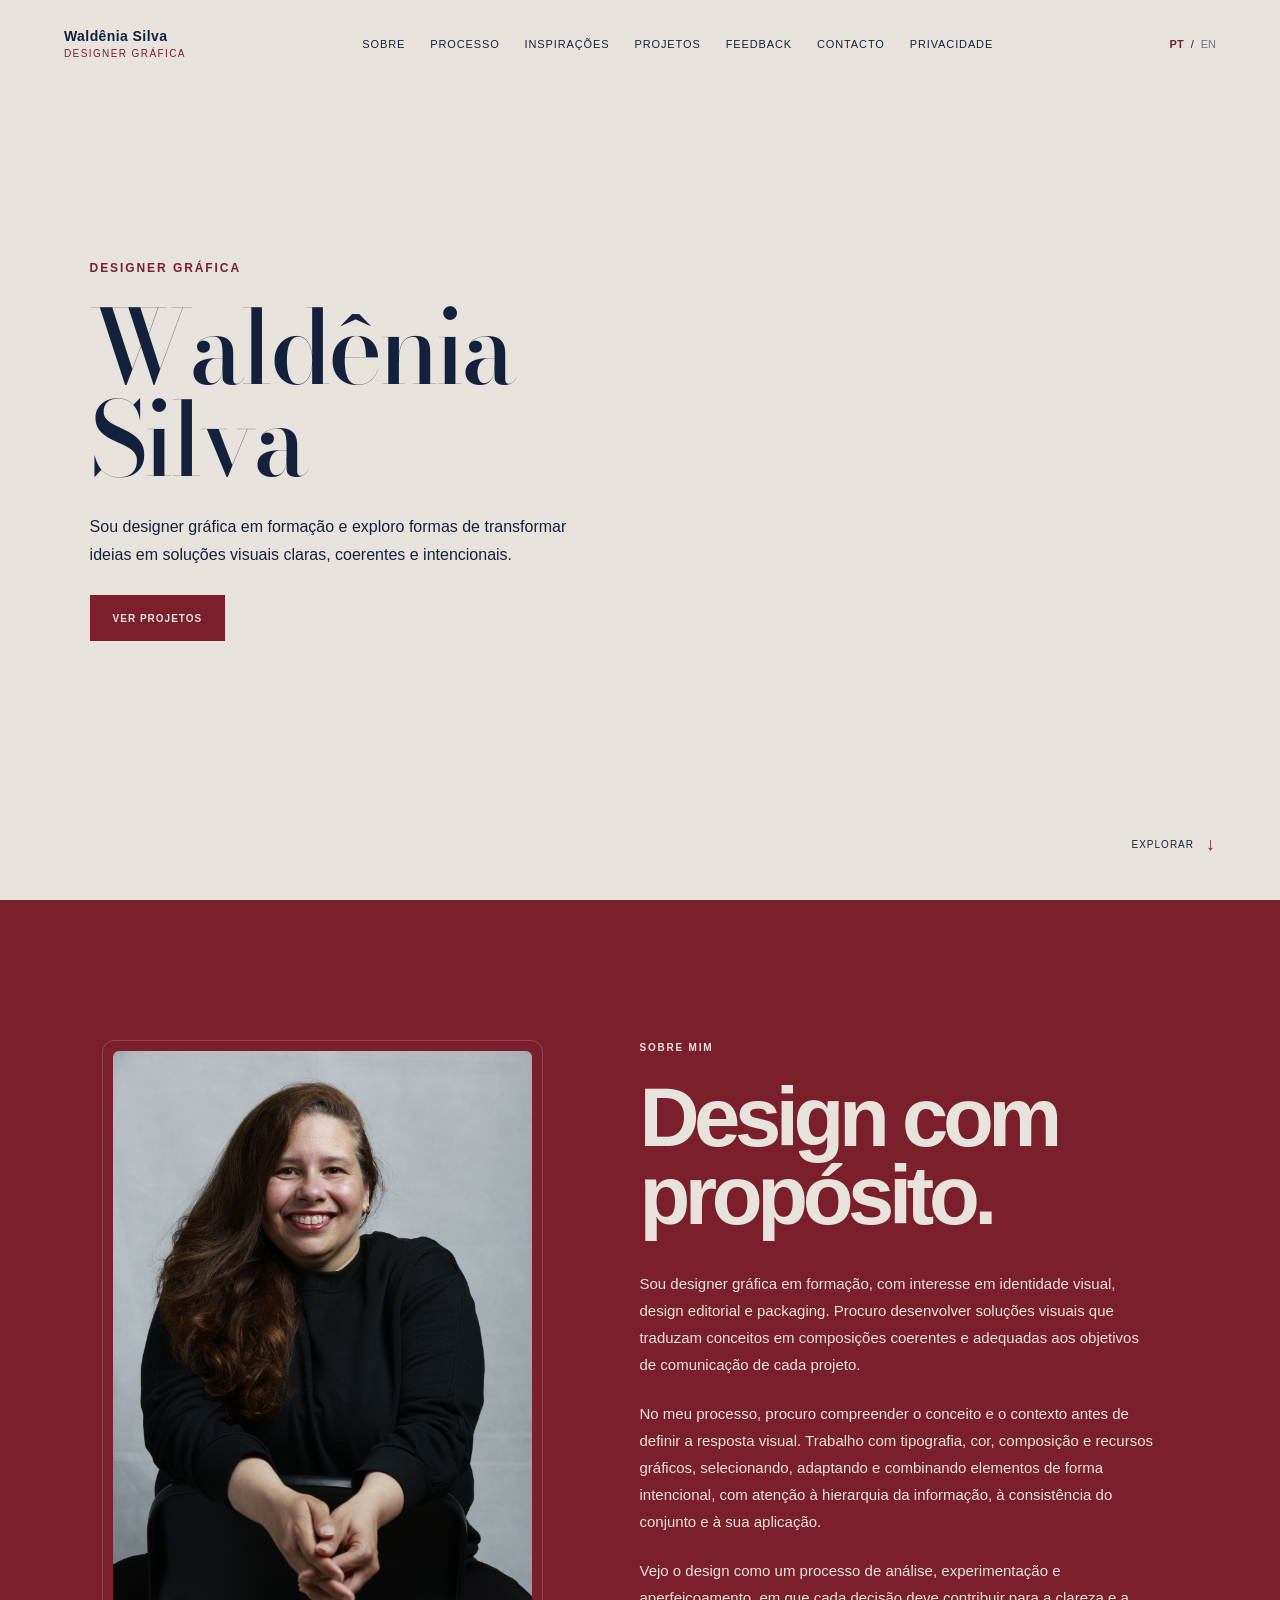
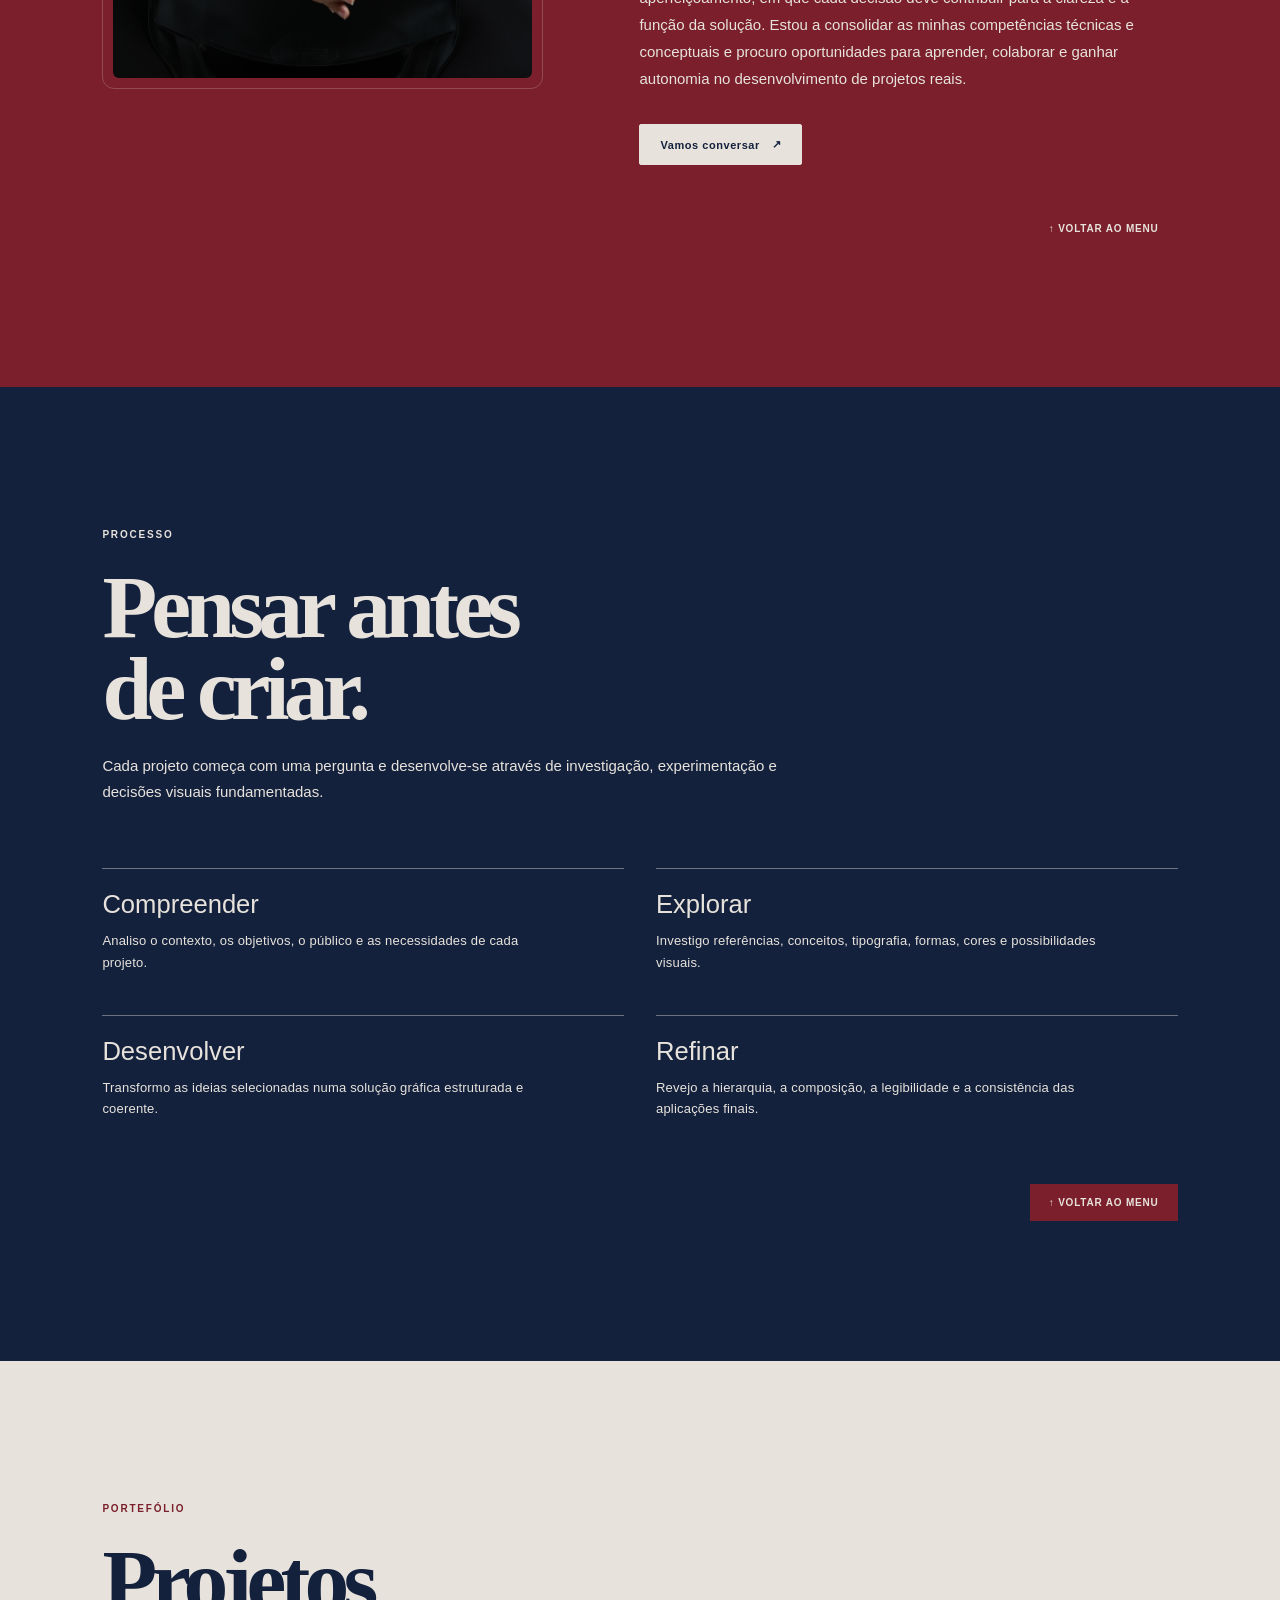
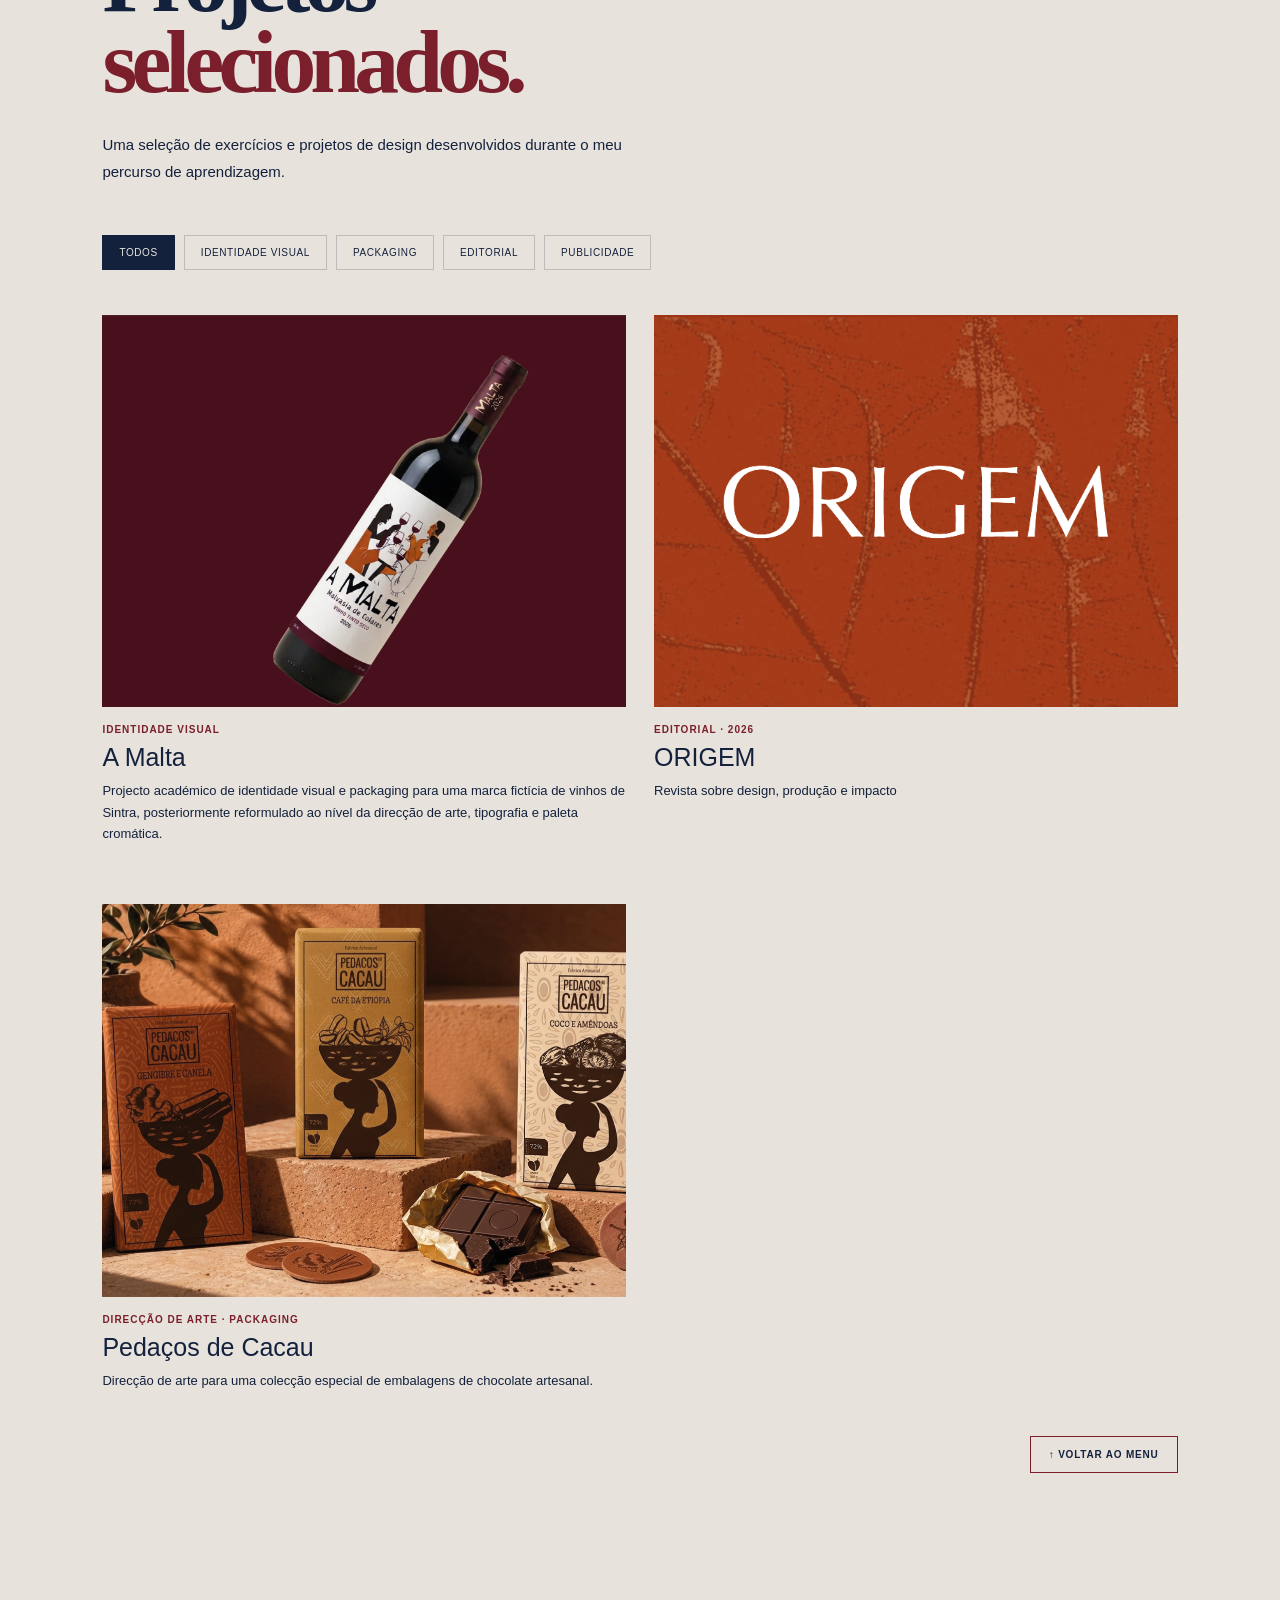
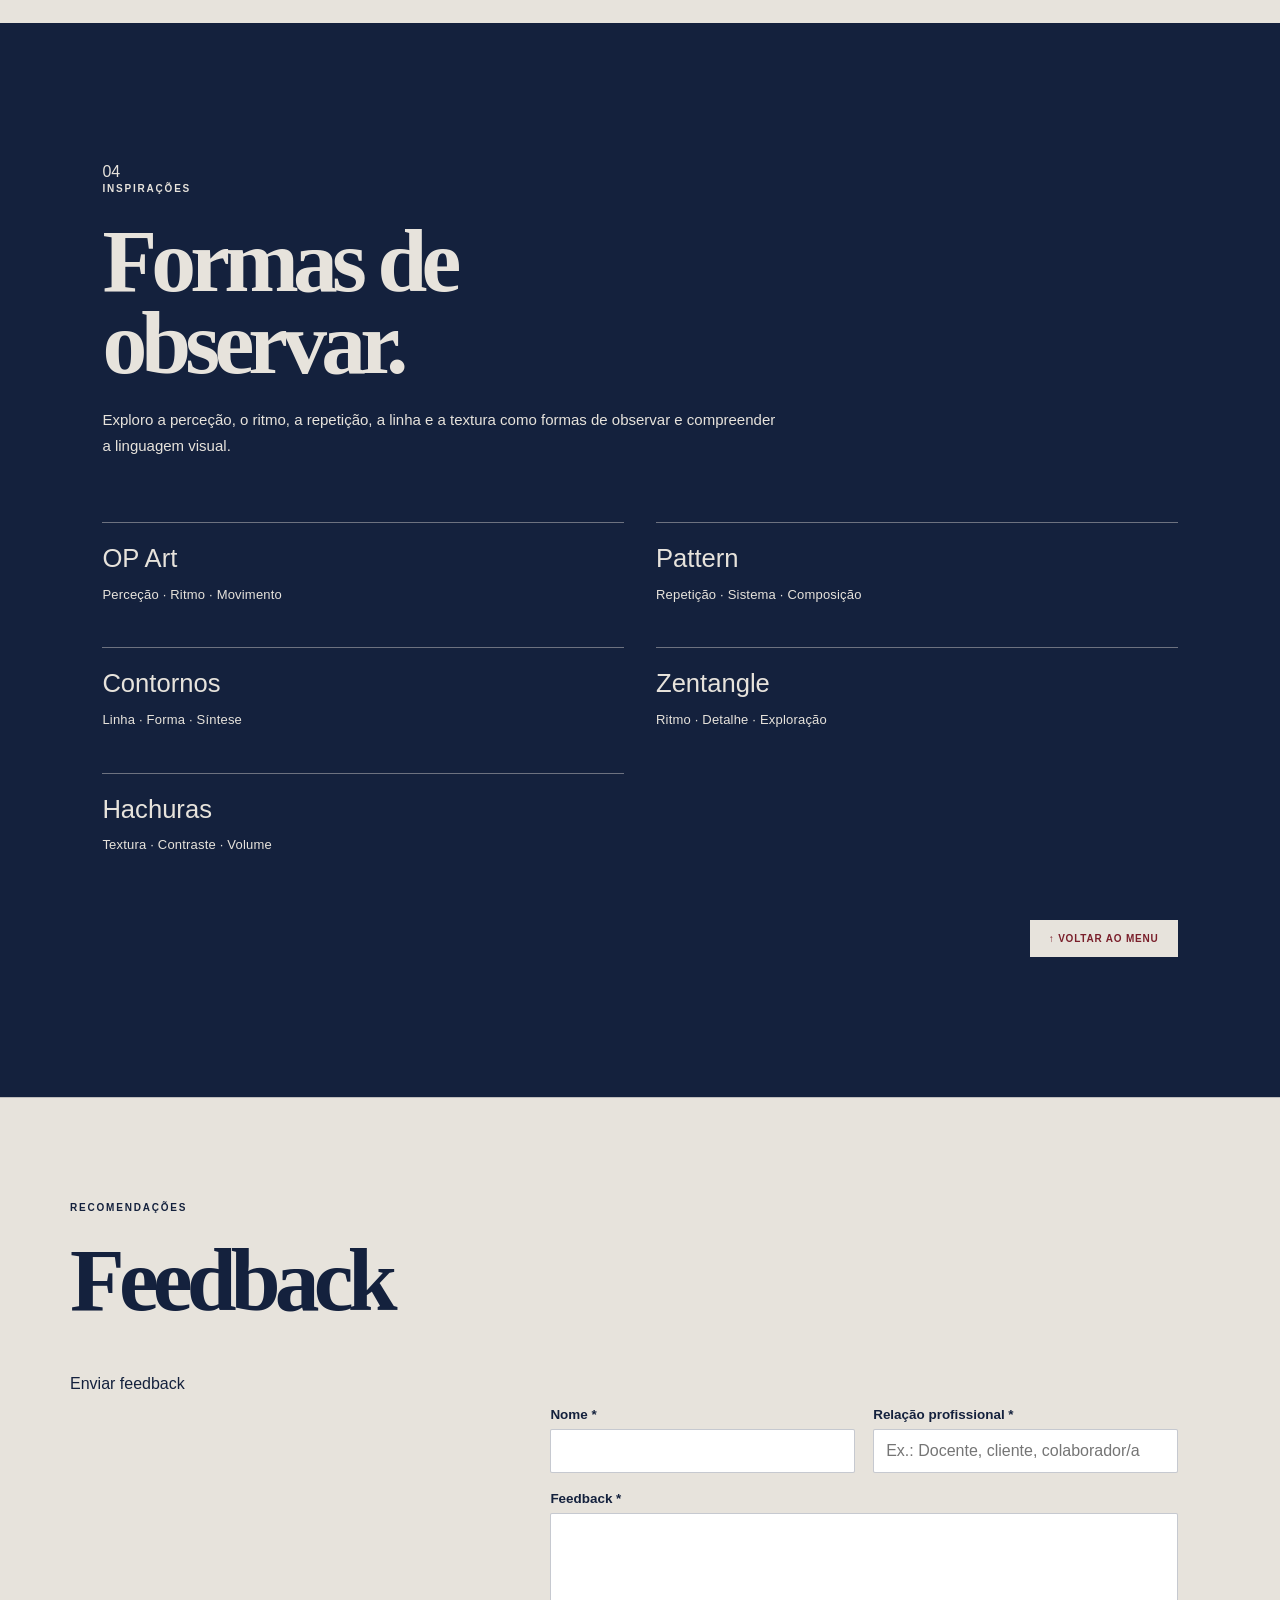
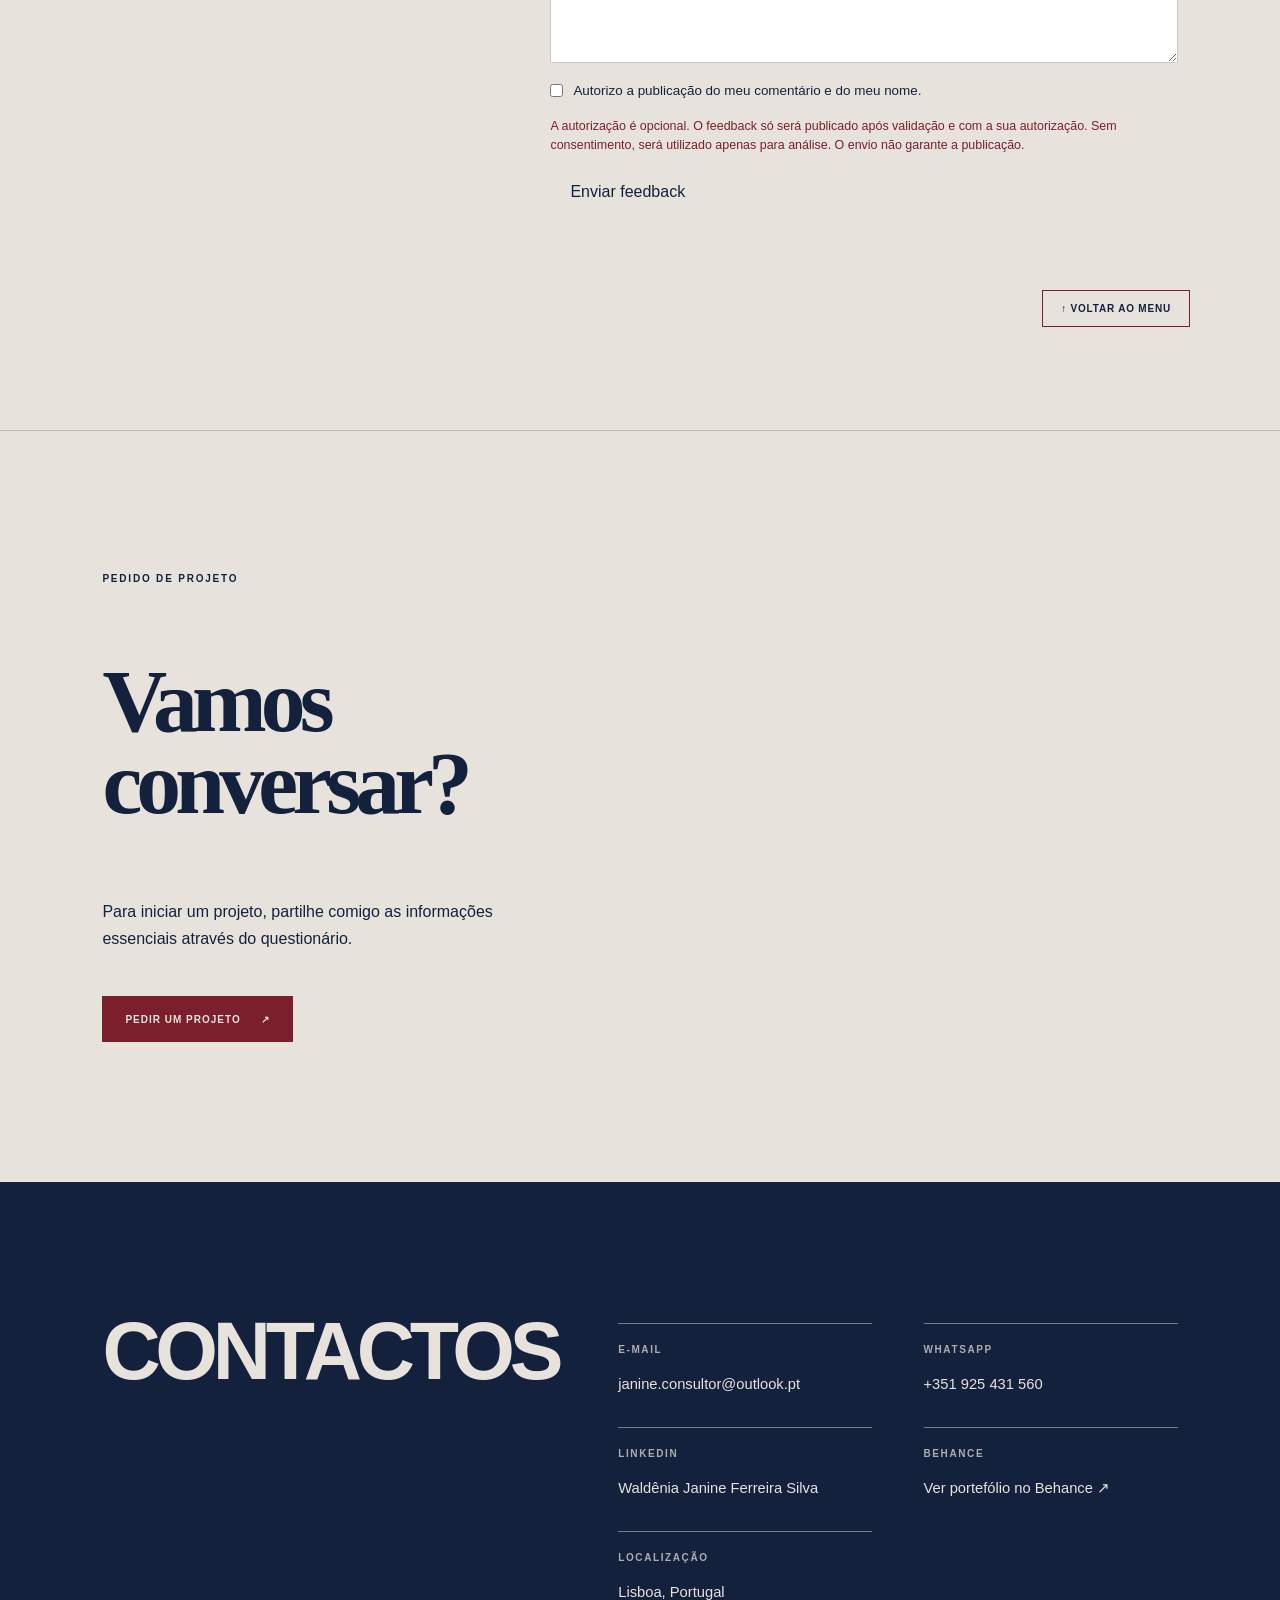
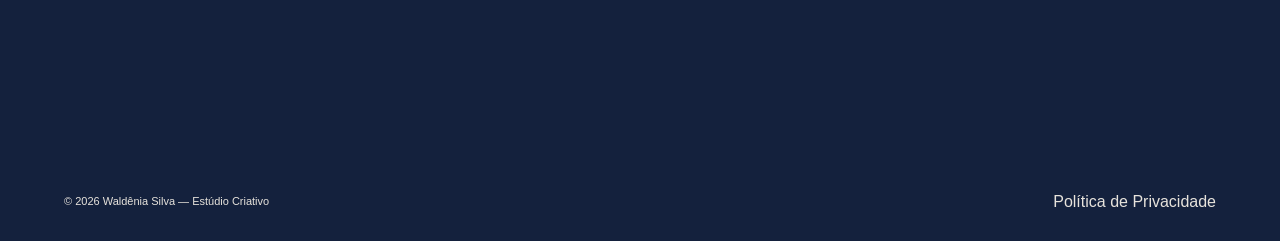
==== commit 0a6a0332: "Actualiza versão dos estilos tipográficos" ====
--- a/index.html
+++ b/index.html
@@ -14,7 +14,7 @@
     <link rel="preconnect" href="https://fonts.gstatic.com" crossorigin>
     <link href="https://fonts.googleapis.com/css2?family=Bodoni+Moda:opsz,wght@6..96,400..700&display=swap" rel="stylesheet">
     <link rel="stylesheet" href="./styles.css?v=20261121-1">
-    <link rel="stylesheet" href="./palette-overrides.css?v=20261125-contactos-escala-v13">
+    <link rel="stylesheet" href="./palette-overrides.css?v=20261125-contactos-fonte-final-v14">
 </head>
 
 <body>
--- a/palette-overrides.css
+++ b/palette-overrides.css
@@ -2881,3 +2881,11 @@
         font-size: clamp(39px, 10vw, 52px) !important;
     }
 }
+
+
+/* CORRECÇÃO DEFINITIVA — CONTACTOS usa a mesma família sem serifa dos restantes blocos. Bodoni Moda fica apenas no nome do Hero. */
+#contacto.contacto-dados-only .contacto-heading h2 {
+    font-family: Arial, Helvetica, sans-serif !important;
+    font-style: normal !important;
+    font-weight: 600 !important;
+}
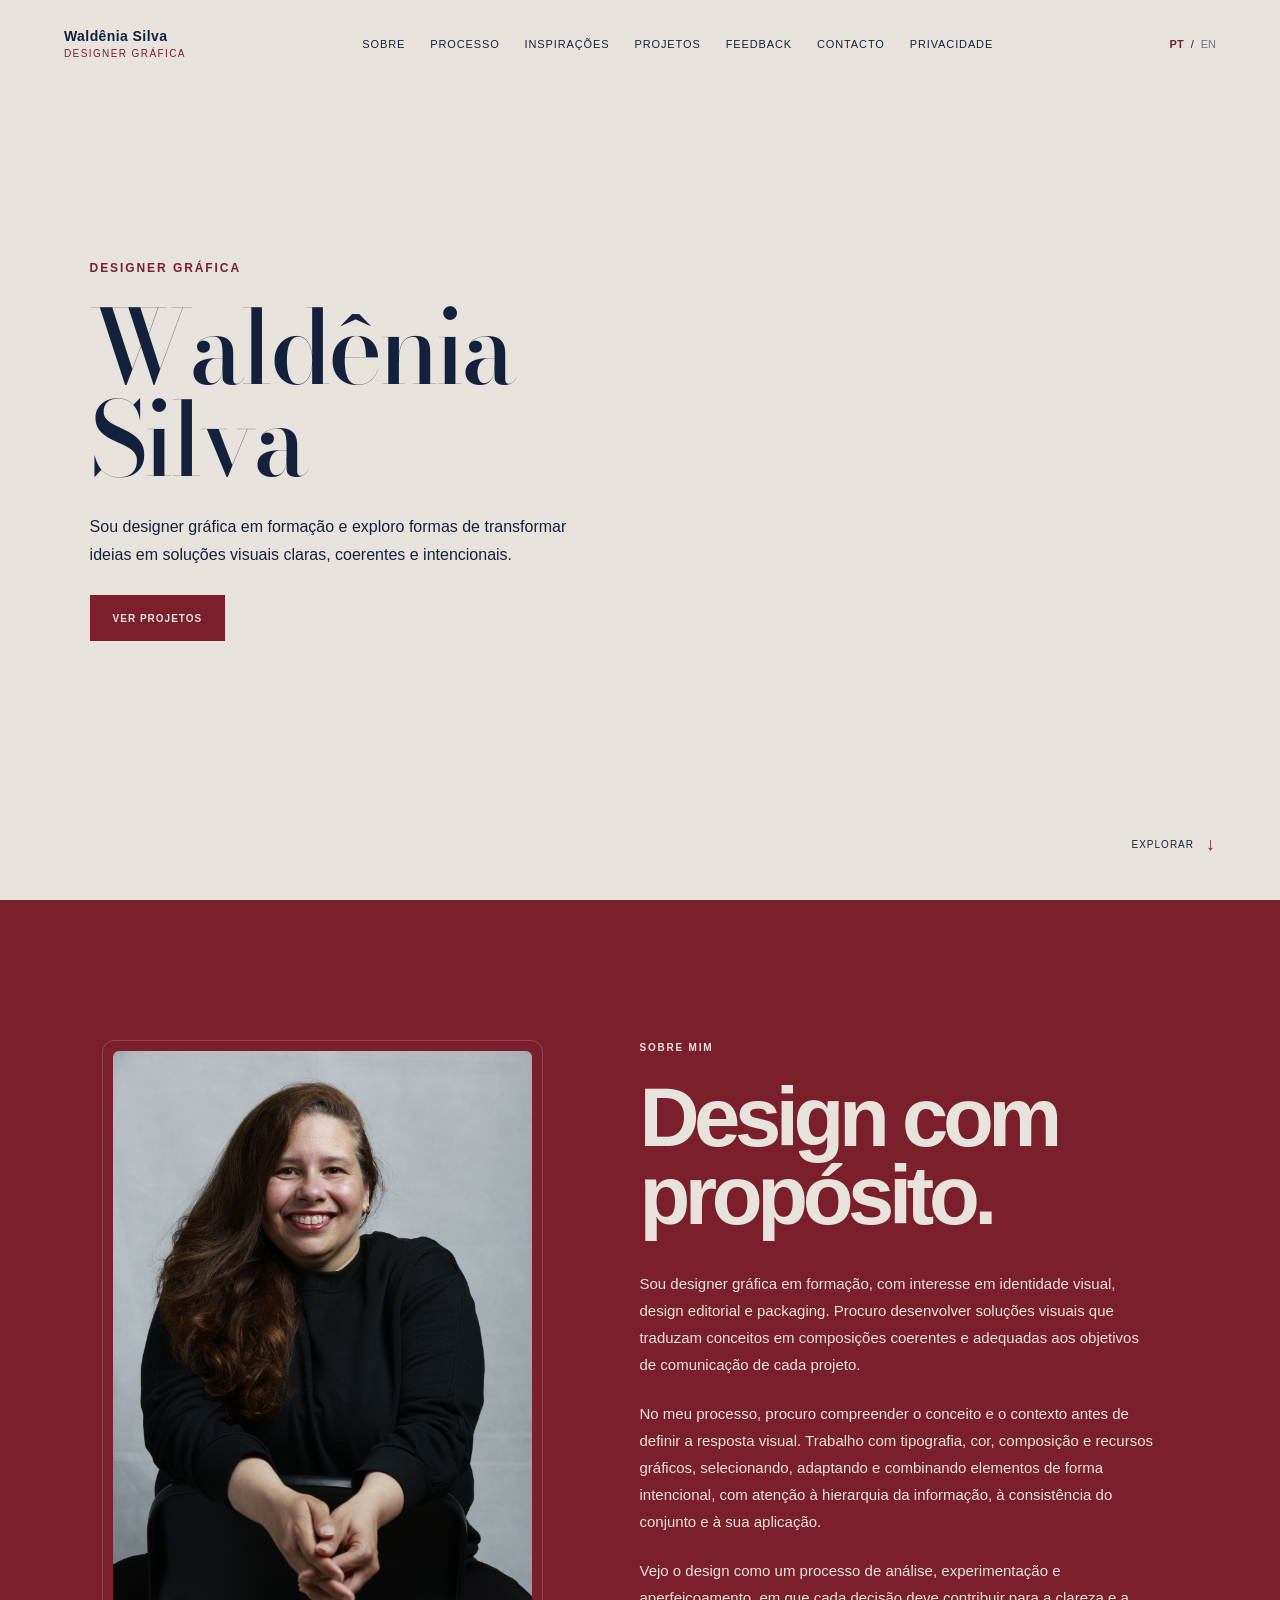
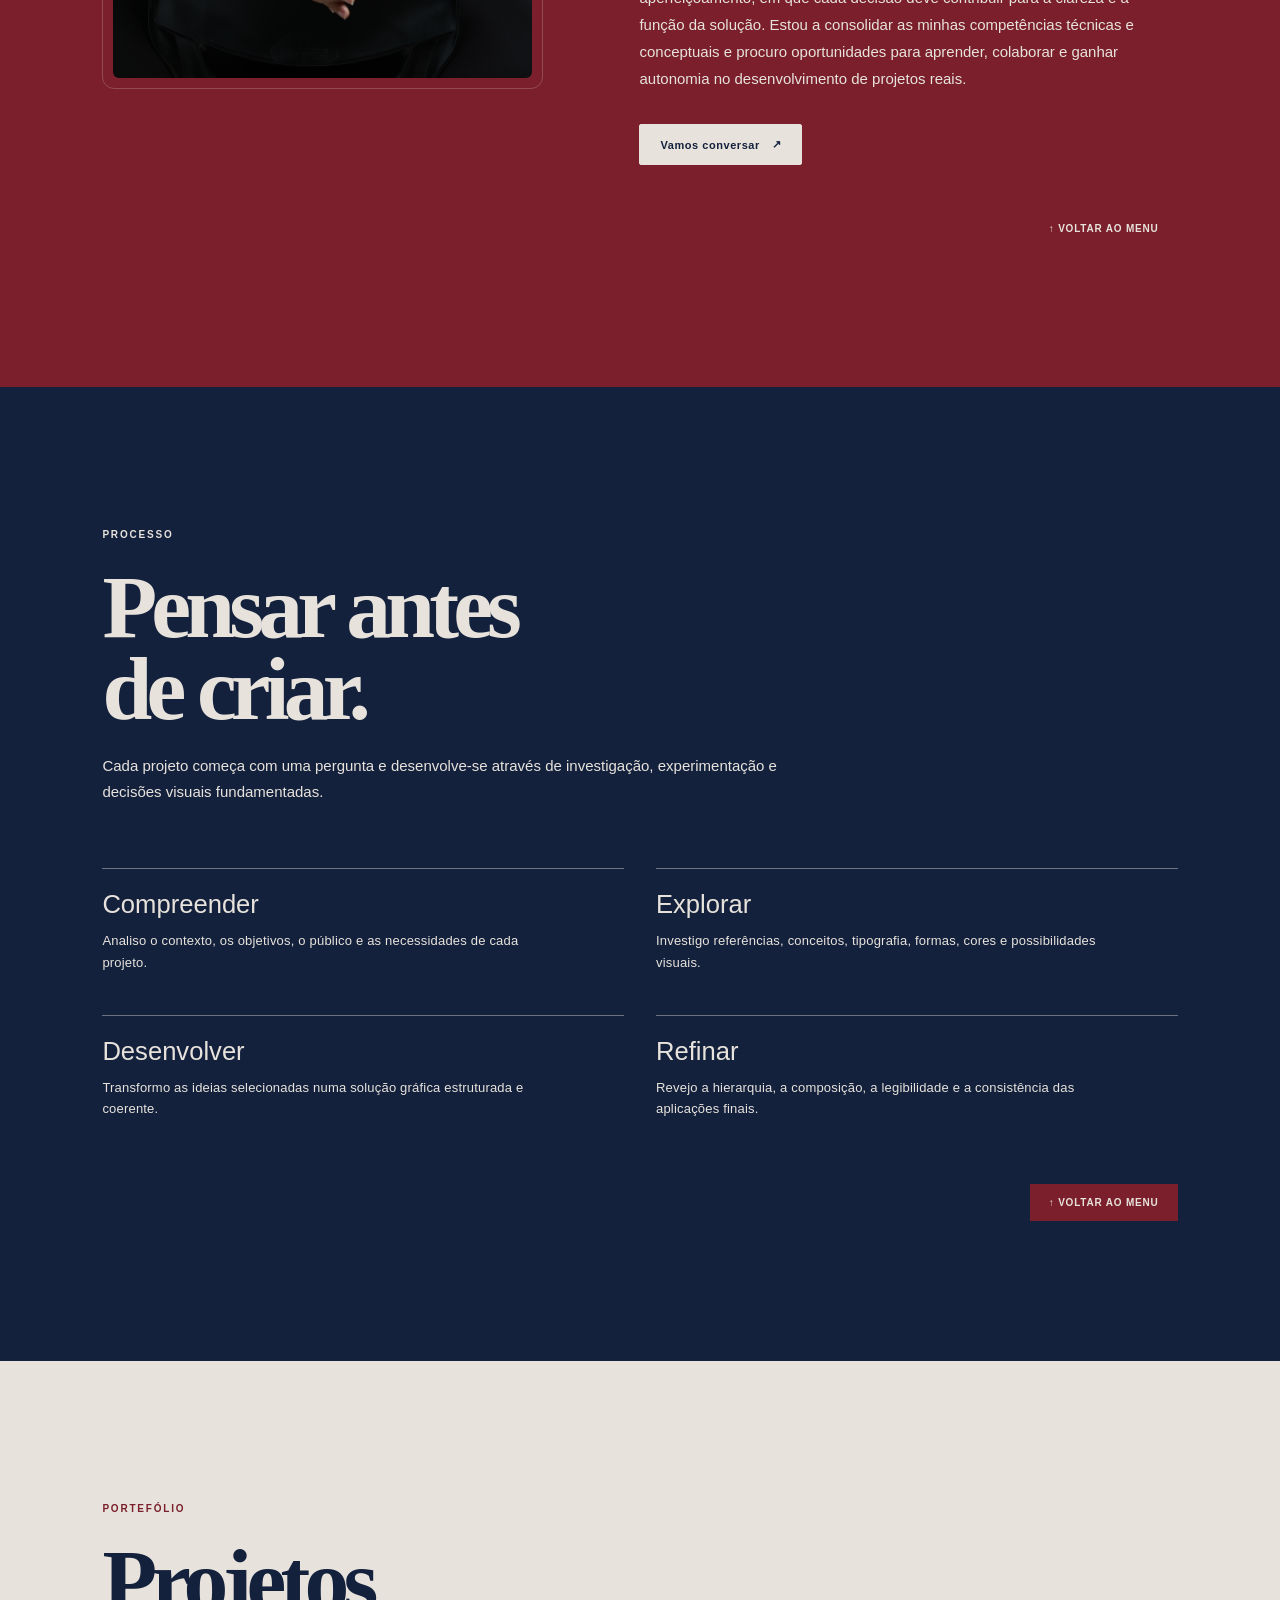
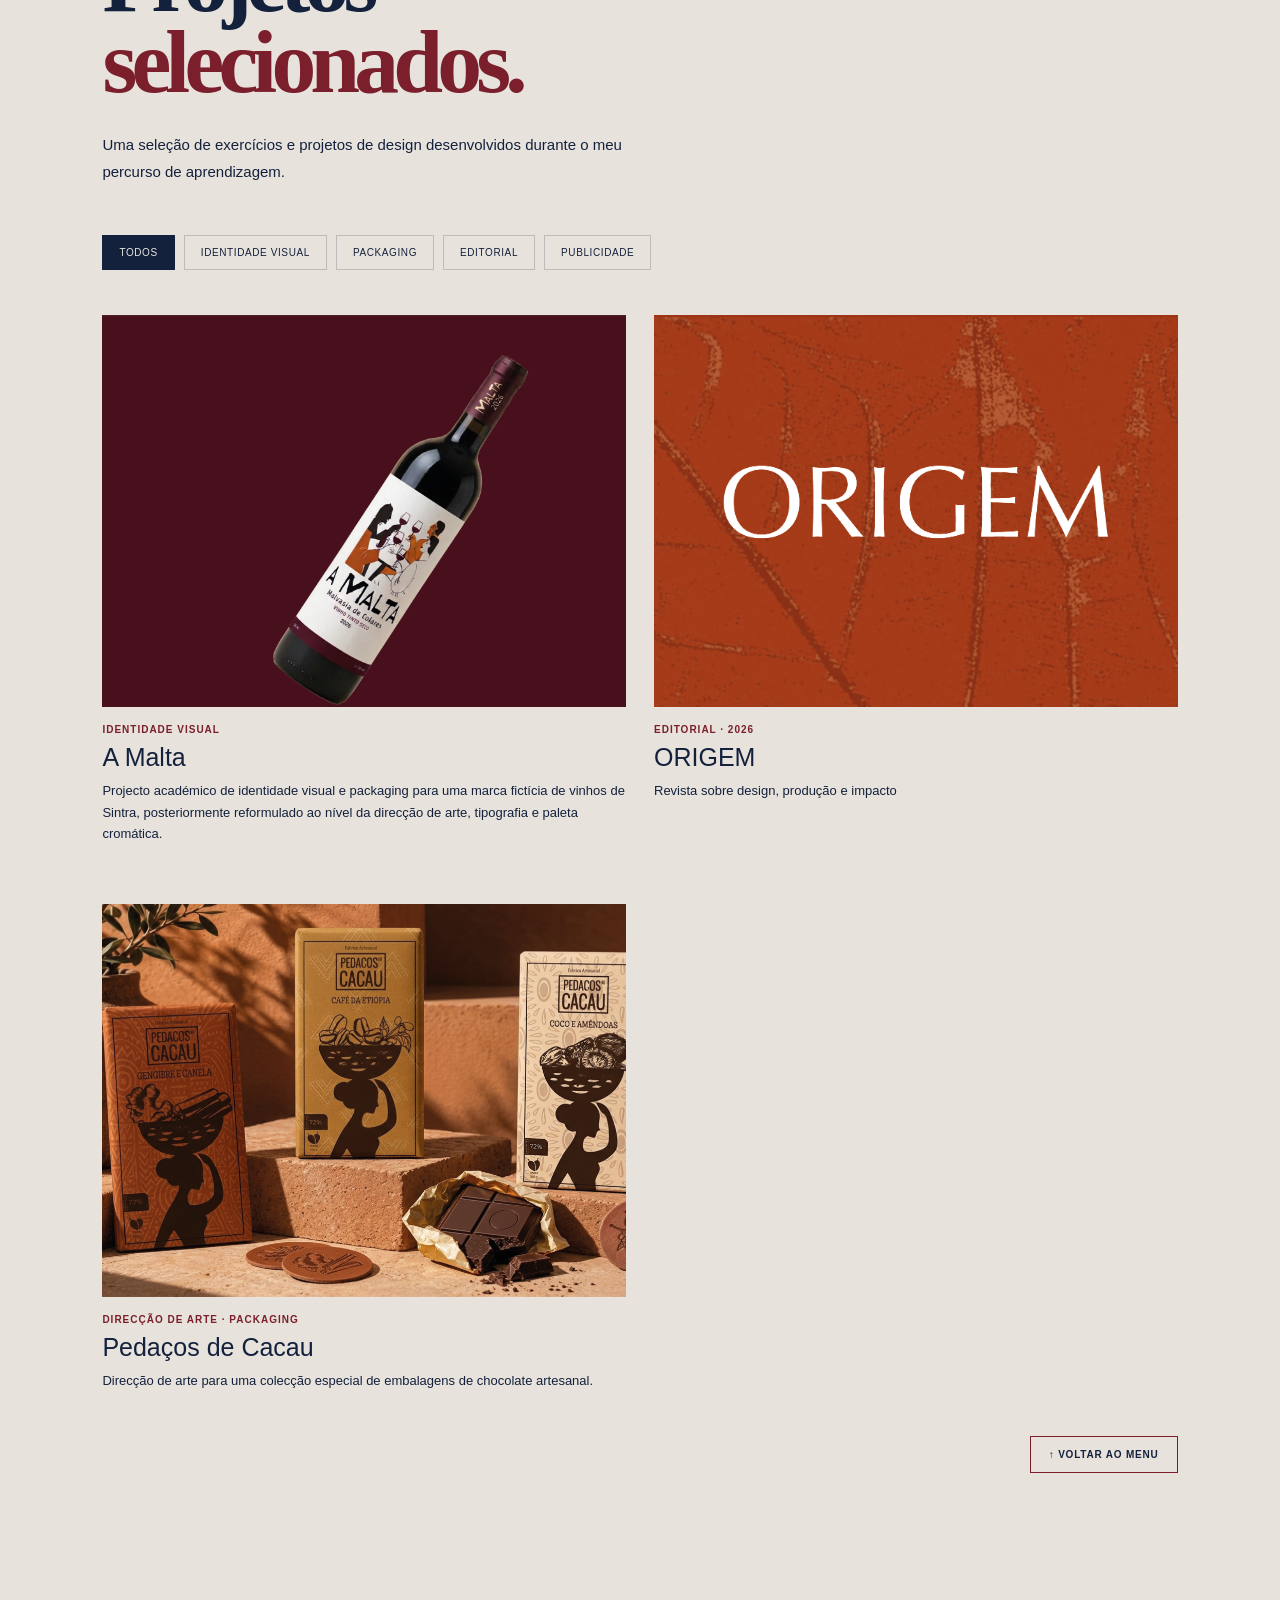
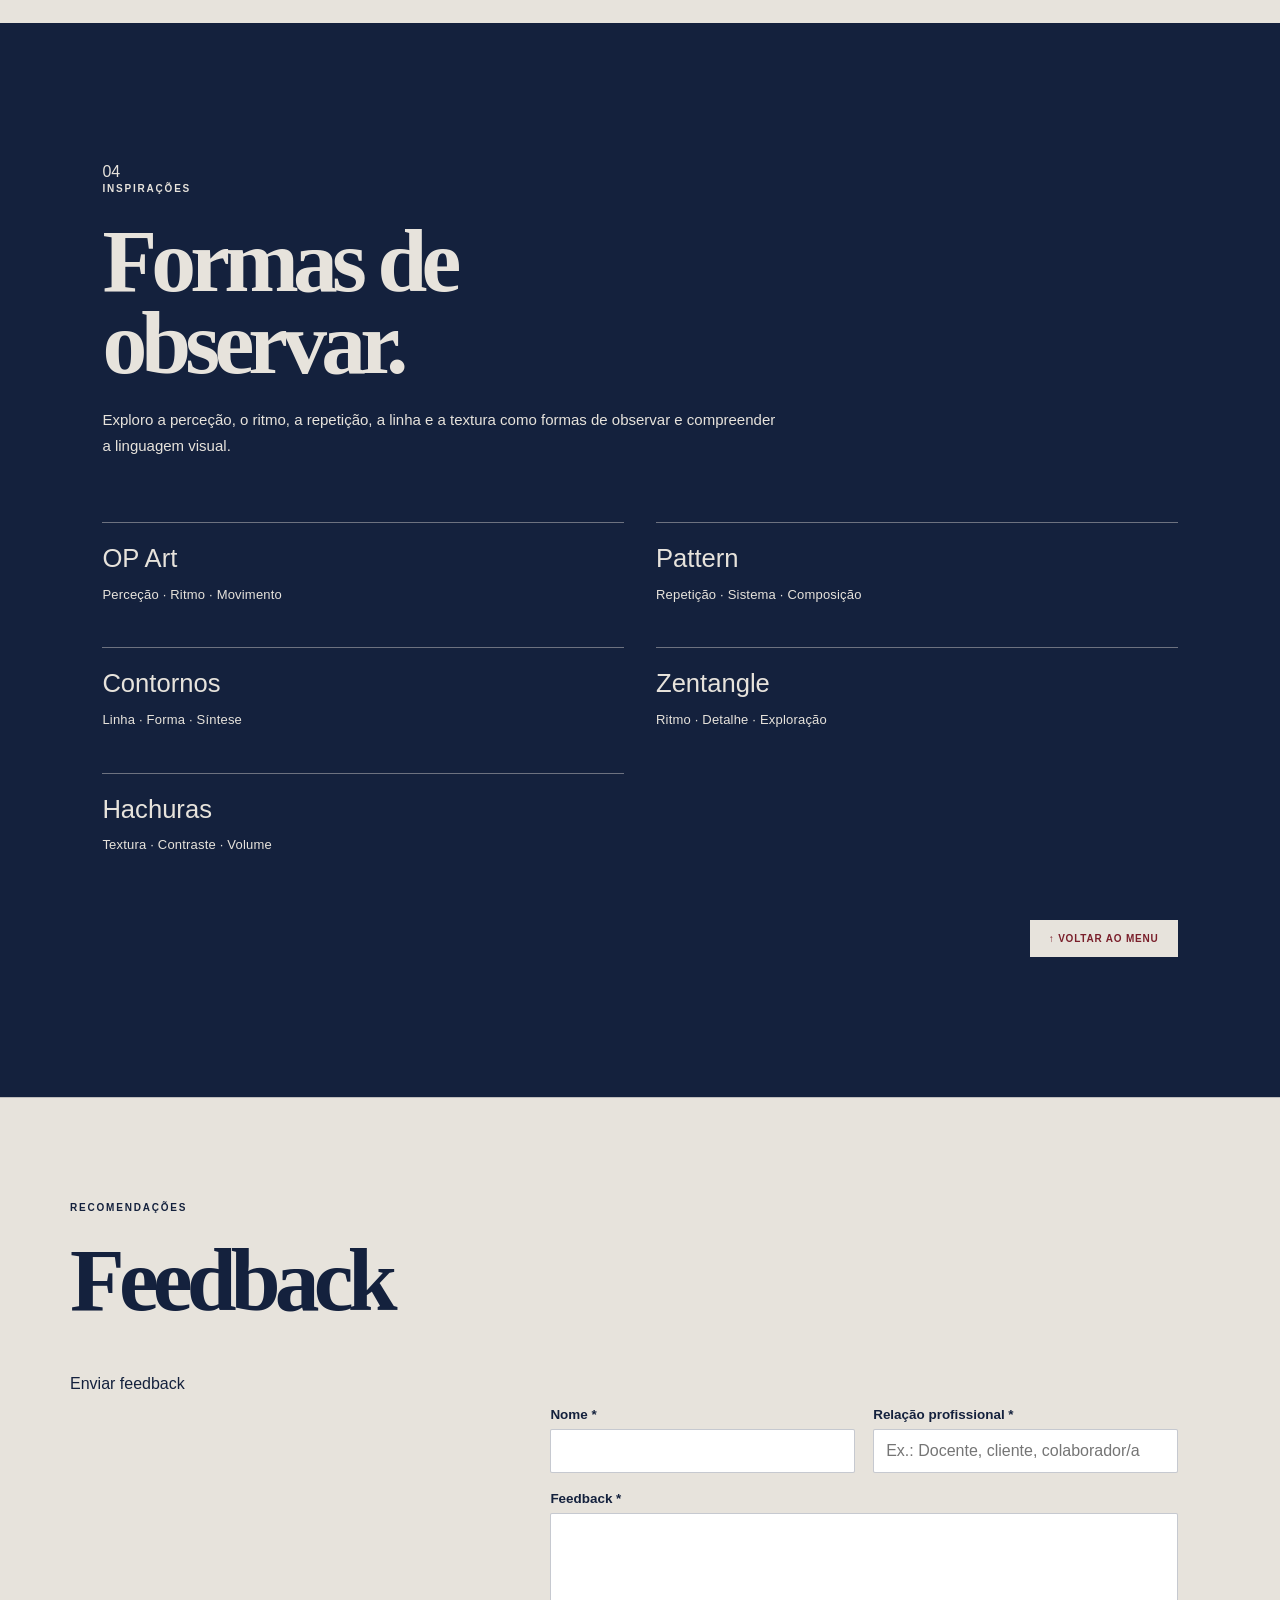
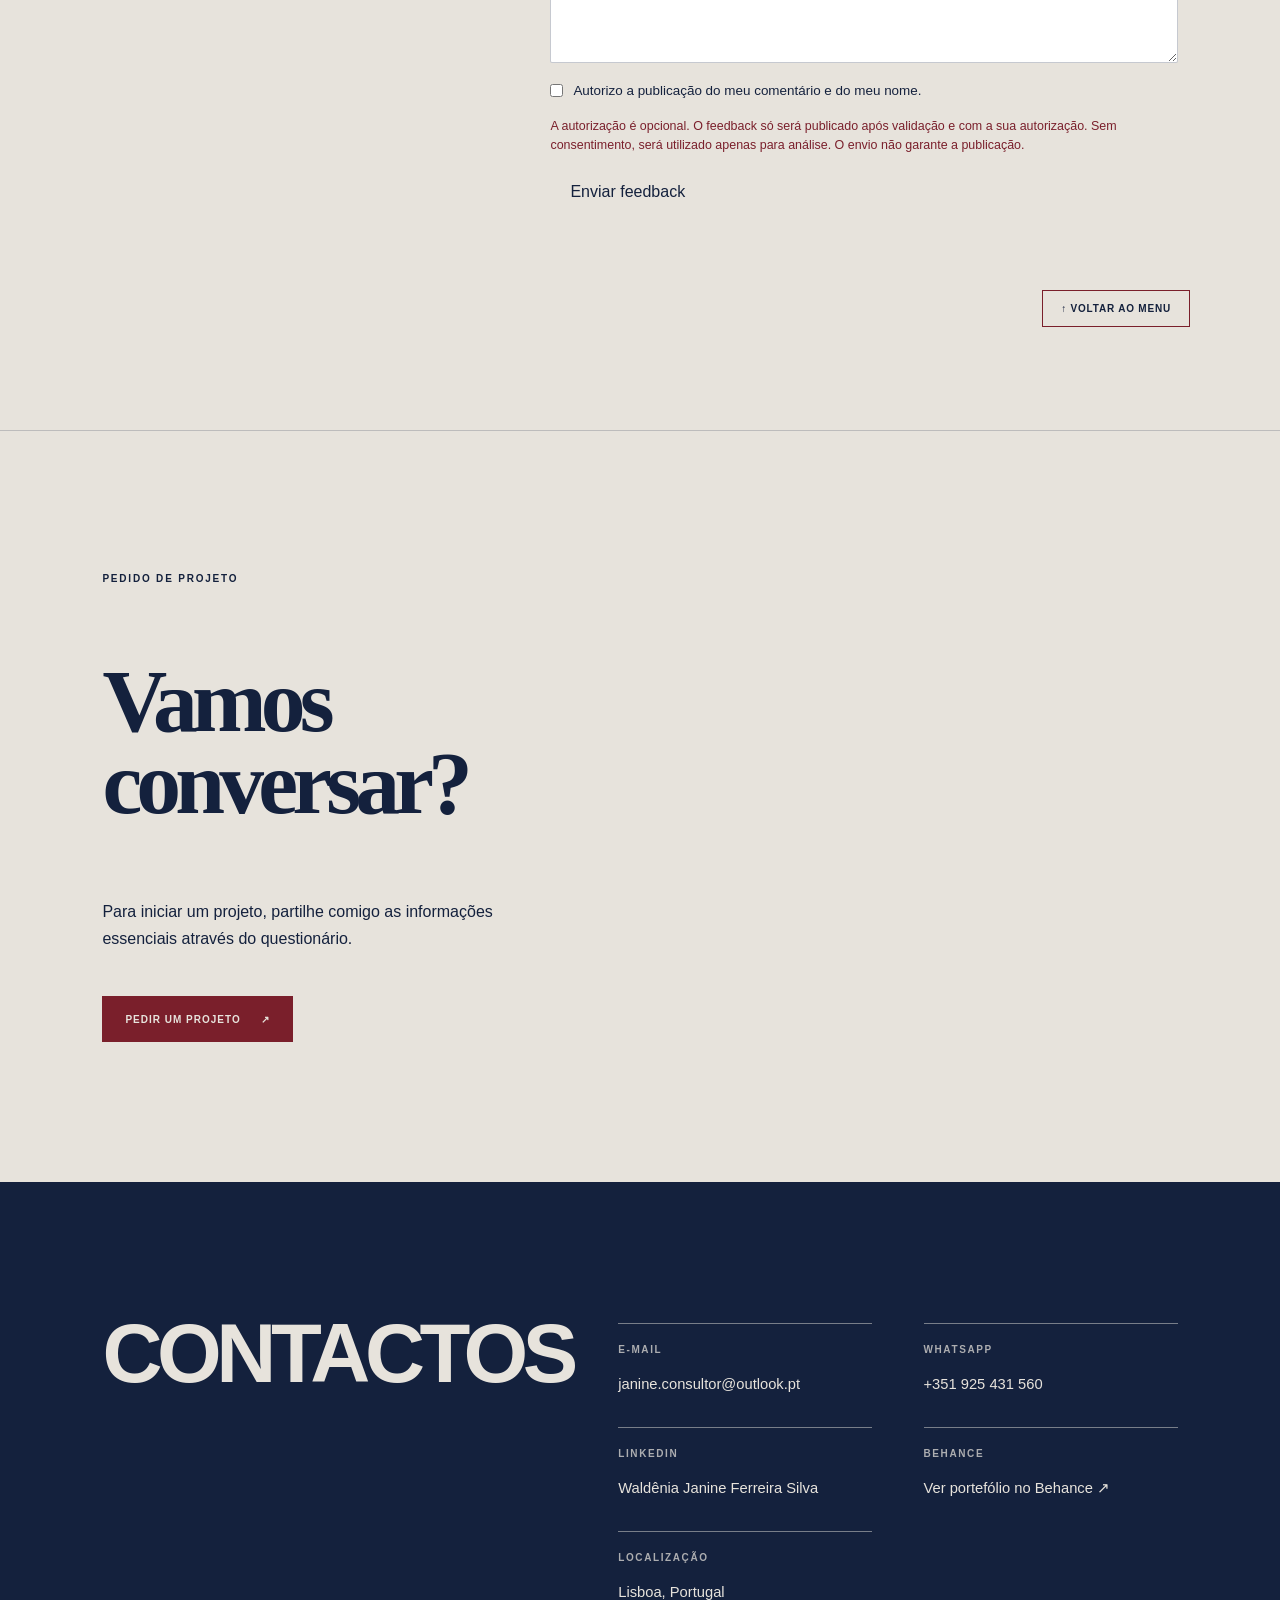
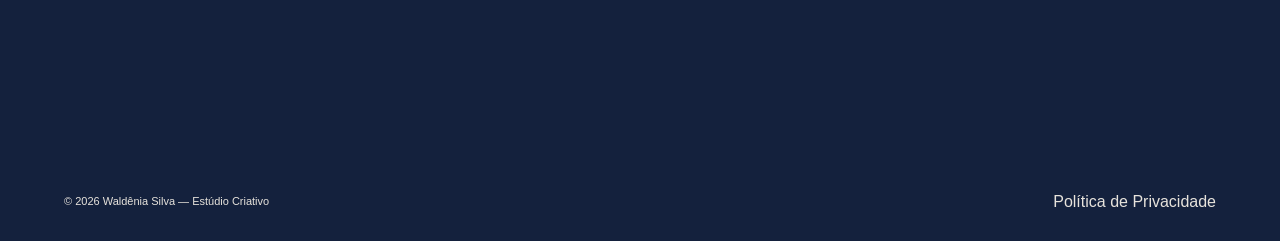
==== commit 64a433b0: "Actualizar versão da folha de estilos de Contactos" ====
--- a/index.html
+++ b/index.html
@@ -14,7 +14,7 @@
     <link rel="preconnect" href="https://fonts.gstatic.com" crossorigin>
     <link href="https://fonts.googleapis.com/css2?family=Bodoni+Moda:opsz,wght@6..96,400..700&display=swap" rel="stylesheet">
     <link rel="stylesheet" href="./styles.css?v=20261121-1">
-    <link rel="stylesheet" href="./palette-overrides.css?v=20261125-contactos-fonte-final-v14">
+    <link rel="stylesheet" href="./palette-overrides.css?v=20261125-contactos-igual-sobre-v15">
 </head>
 
 <body>
--- a/palette-overrides.css
+++ b/palette-overrides.css
@@ -2889,3 +2889,32 @@
     font-style: normal !important;
     font-weight: 600 !important;
 }
+
+
+/* FIX FINAL 25-11-2026 — CONTACTOS: remover Bodoni Moda do título. */
+html body #contacto.contacto-dados-only .contacto-heading h2[data-pt="CONTACTOS"] {
+    font-family: Arial, Helvetica, sans-serif !important;
+    font-style: normal !important;
+    font-variant: normal !important;
+    font-weight: 600 !important;
+}
+
+
+/* CORRECÇÃO 25-11-2026 — CONTACTOS replica a tipografia de “Design com propósito”.
+   A família é herdada do body (Arial); Bodoni Moda permanece exclusiva do Hero. */
+html body #contacto.contacto-dados-only .contacto-heading h2 {
+    font-family: Arial, Helvetica, sans-serif !important;
+    font-size: clamp(50px, 6.5vw, 90px) !important;
+    line-height: 0.94 !important;
+    letter-spacing: -0.065em !important;
+    font-weight: 600 !important;
+    font-style: normal !important;
+    font-variant: normal !important;
+    text-transform: none !important;
+    text-align: left !important;
+}
+@media (max-width: 650px) {
+    html body #contacto.contacto-dados-only .contacto-heading h2 {
+        font-size: clamp(50px, 12vw, 75px) !important;
+    }
+}
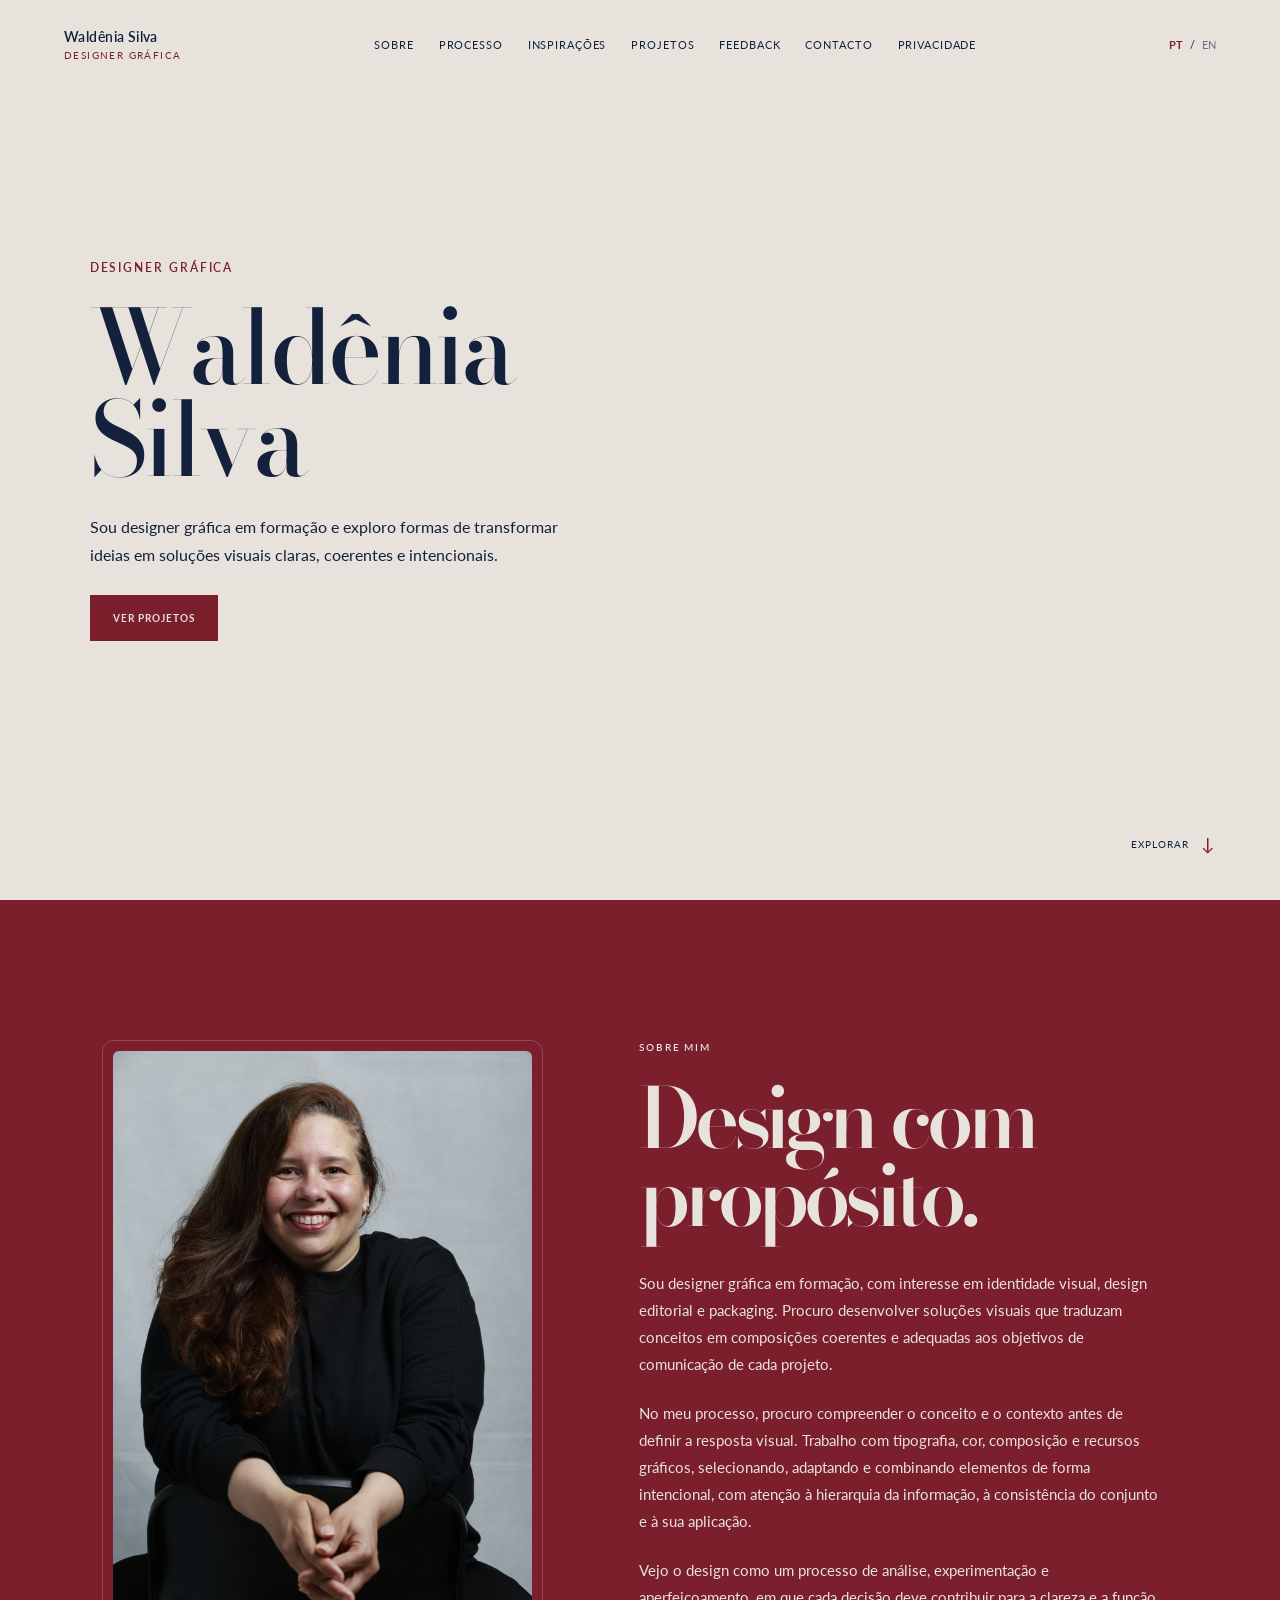
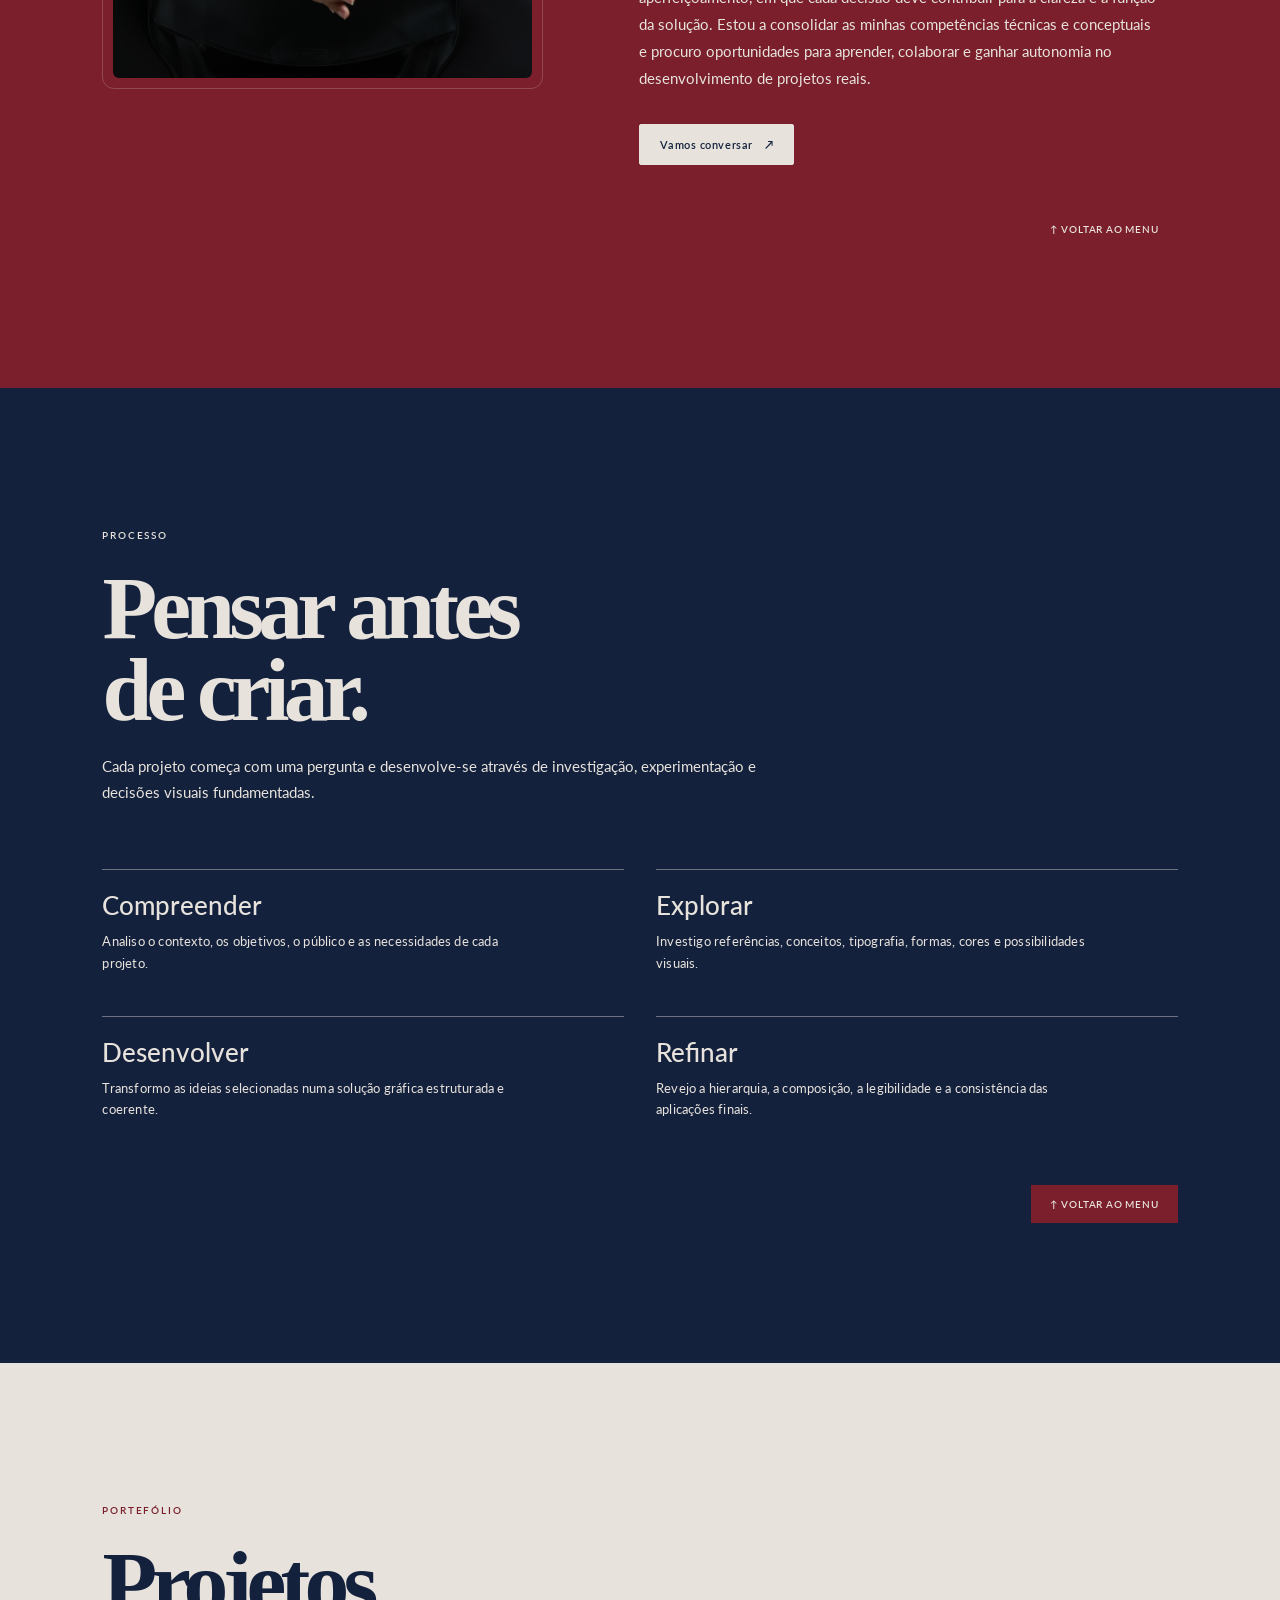
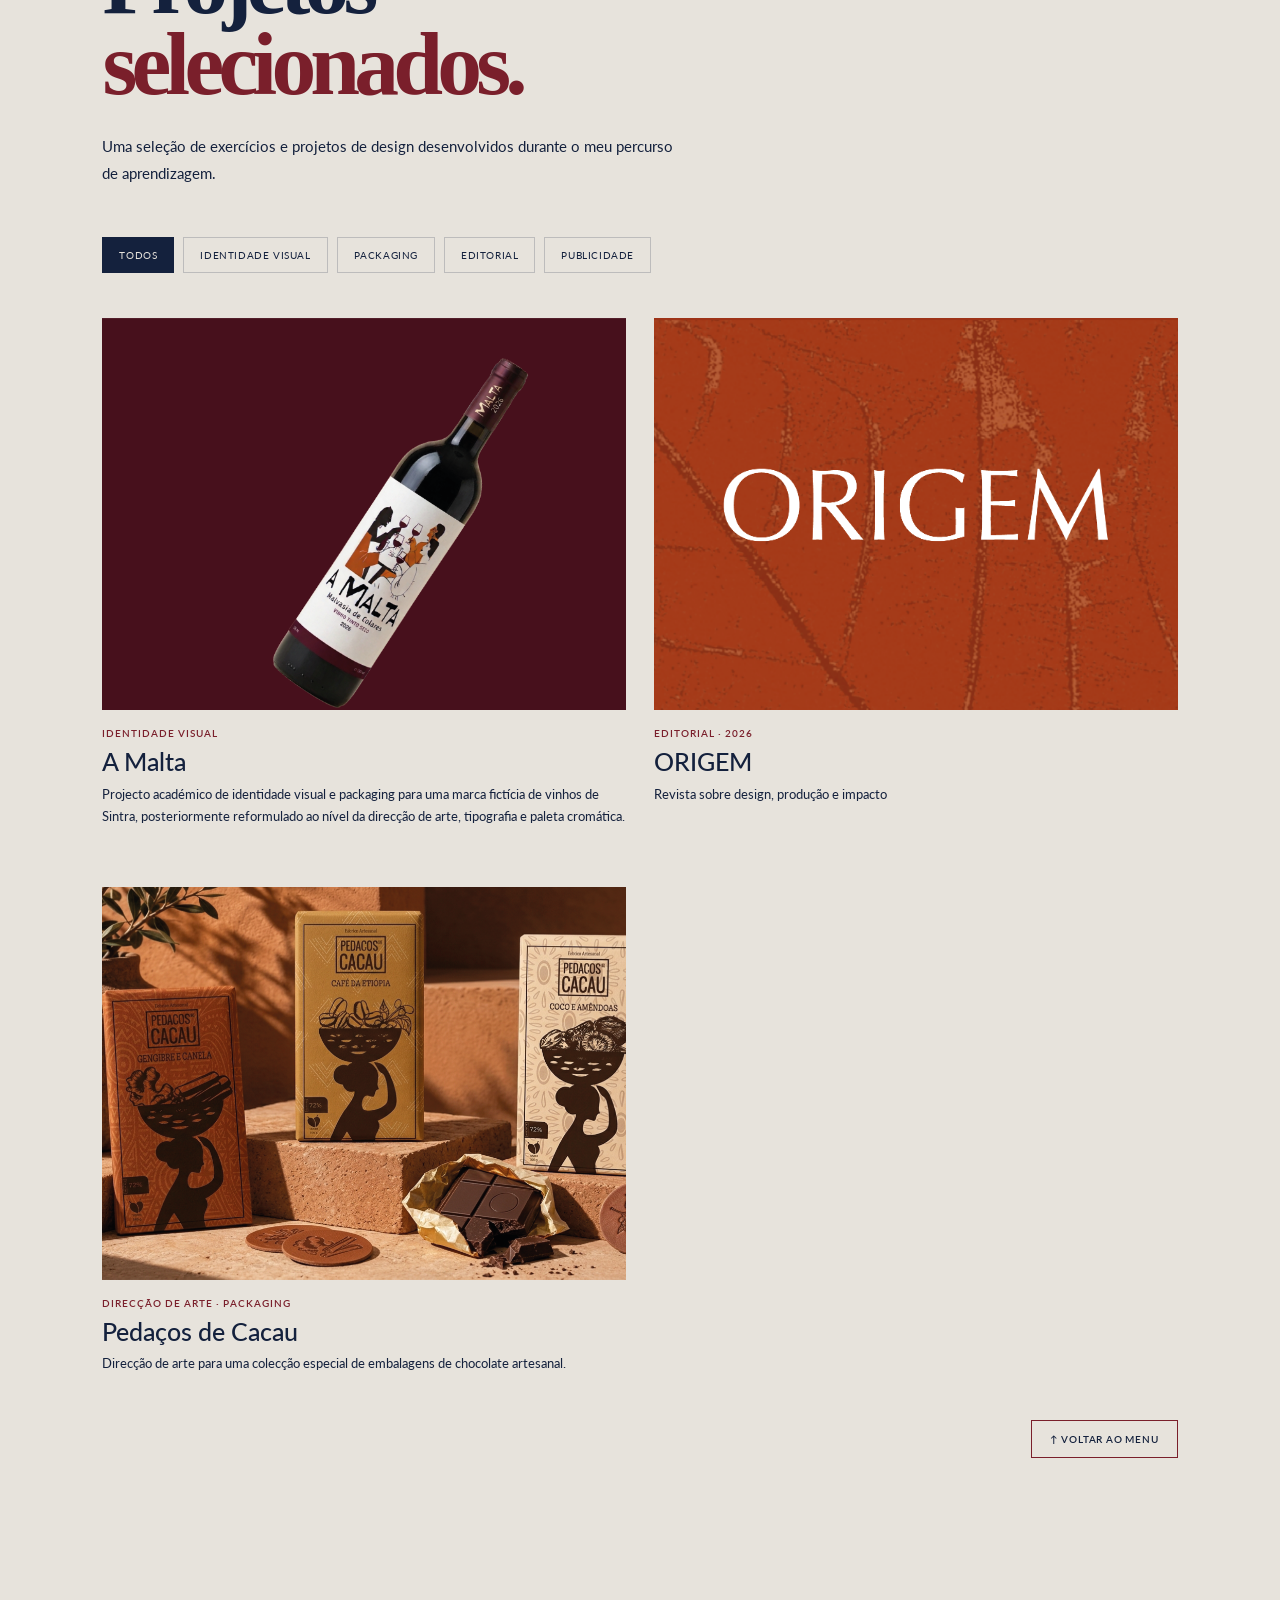
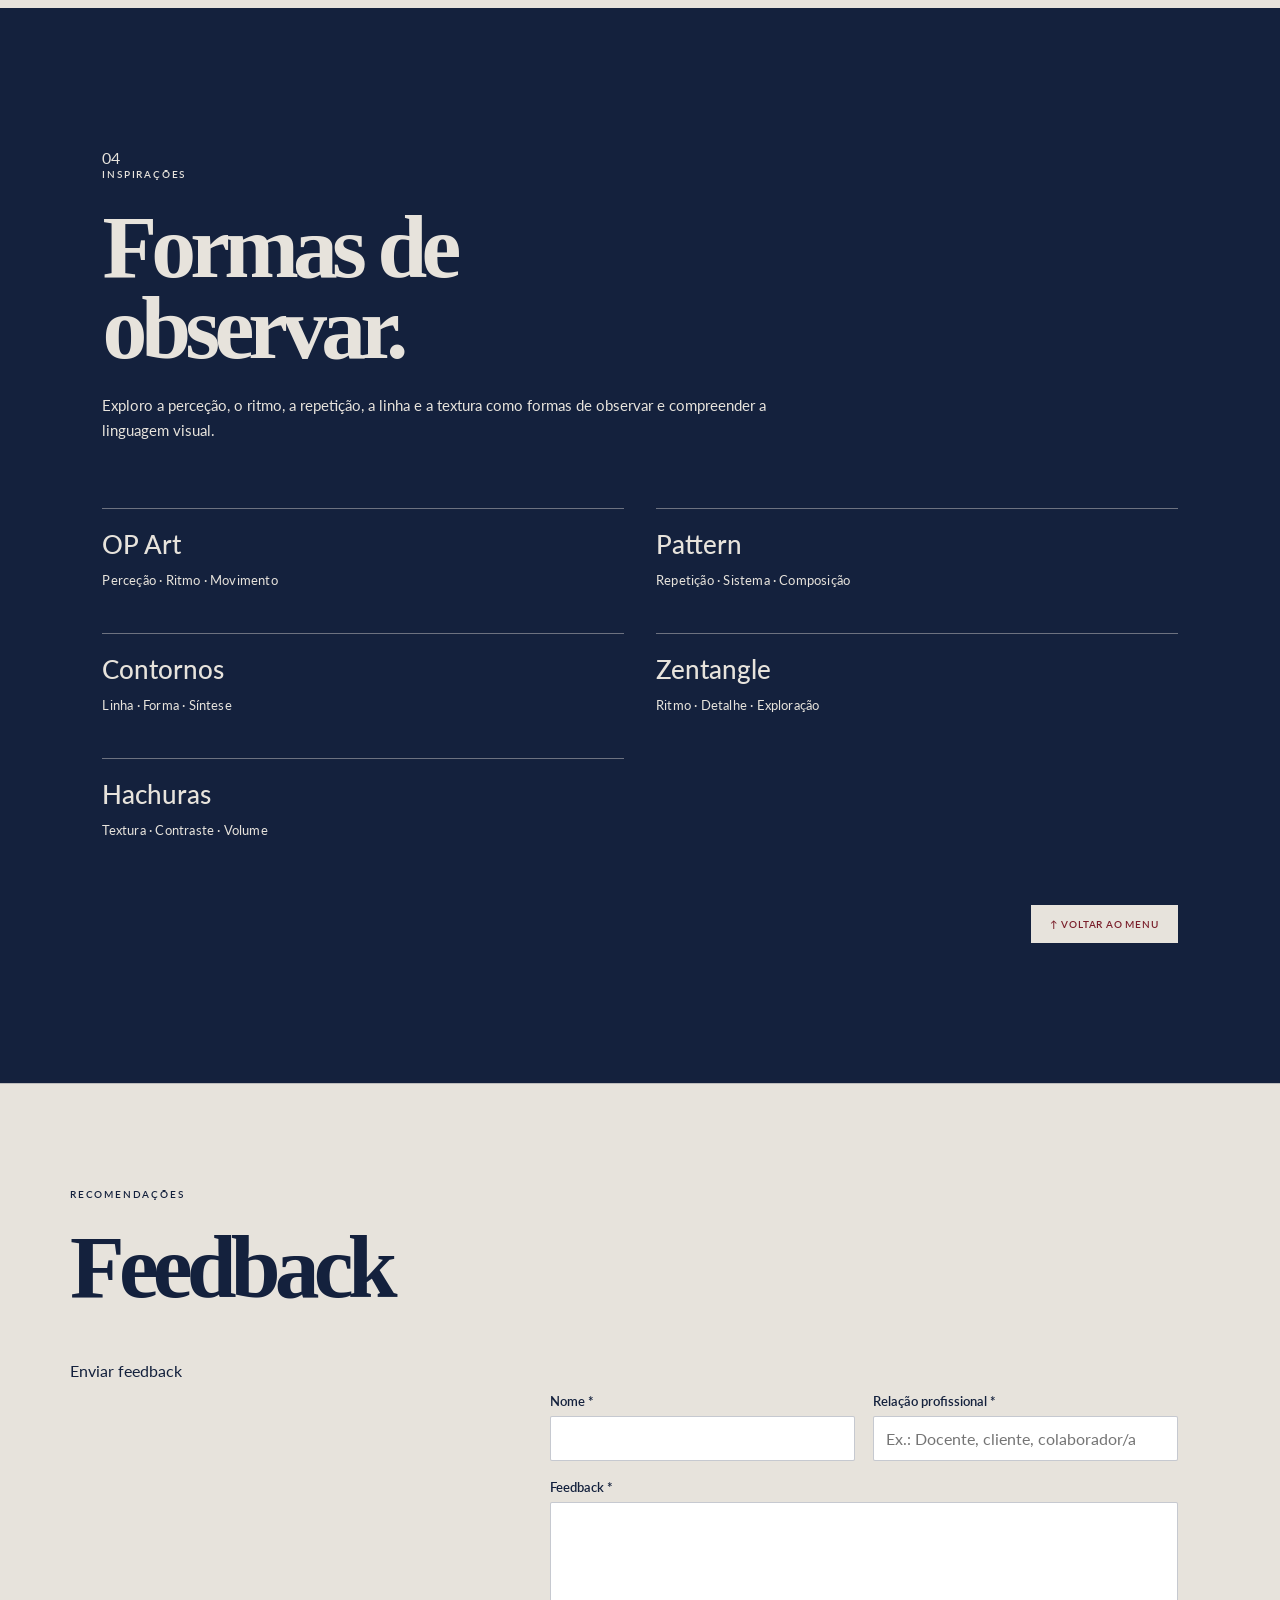
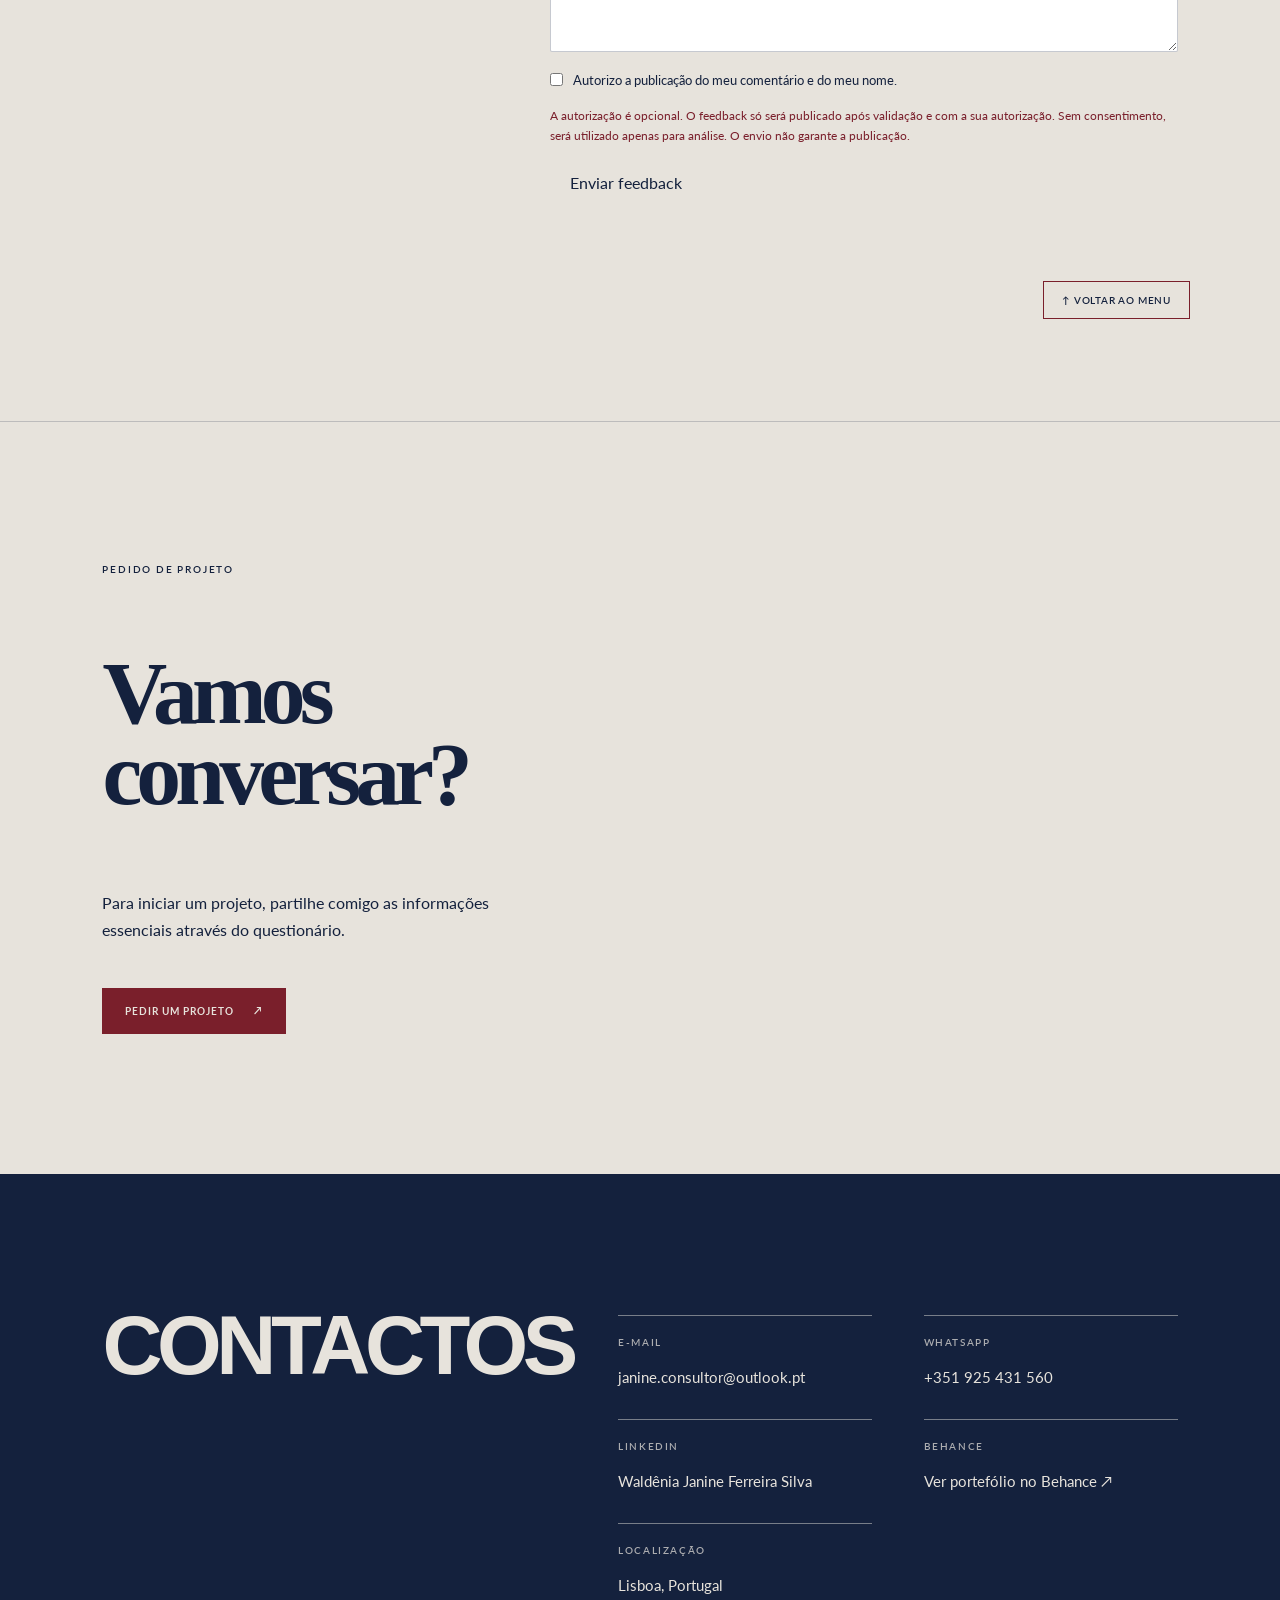
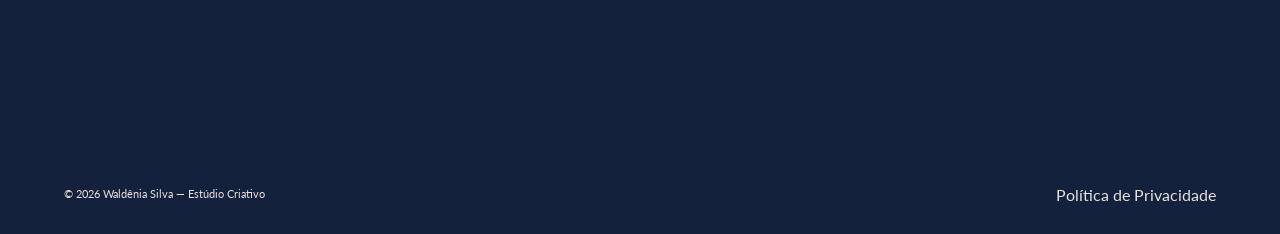
==== commit ce0a50a8: "Alojar fontes Lato e Bodoni Moda localmente" ====
--- a/index.html
+++ b/index.html
@@ -10,11 +10,10 @@
     <meta name="description"
         content="Portefólio de Waldênia Silva, designer gráfica em formação. Identidade visual, design editorial, packaging e comunicação.">
 
-    <link rel="preconnect" href="https://fonts.googleapis.com">
-    <link rel="preconnect" href="https://fonts.gstatic.com" crossorigin>
-    <link href="https://fonts.googleapis.com/css2?family=Bodoni+Moda:opsz,wght@6..96,400..700&display=swap" rel="stylesheet">
-    <link rel="stylesheet" href="./styles.css?v=20261121-1">
-    <link rel="stylesheet" href="./palette-overrides.css?v=20261125-contactos-igual-sobre-v15">
+    <link rel="preload" href="./assets/fonts/Lato-Regular.ttf" as="font" type="font/ttf" crossorigin>
+    <link rel="preload" href="./assets/fonts/BodoniModa-Variable.ttf" as="font" type="font/ttf" crossorigin>
+    <link rel="stylesheet" href="./styles.css?v=20261125-fonts-local-1">
+    <link rel="stylesheet" href="./palette-overrides.css?v=20261125-fonts-local-1">
 </head>
 
 <body>
--- a/palette-overrides.css
+++ b/palette-overrides.css
@@ -2918,3 +2918,83 @@
         font-size: clamp(50px, 12vw, 75px) !important;
     }
 }
+
+
+/* TIPOGRAFIA DA IDENTIDADE — fontes alojadas localmente no próprio projecto. */
+@font-face {
+    font-family: "Lato";
+    src: url("./assets/fonts/Lato-Light.ttf") format("truetype");
+    font-style: normal;
+    font-weight: 300;
+    font-display: swap;
+}
+@font-face {
+    font-family: "Lato";
+    src: url("./assets/fonts/Lato-Regular.ttf") format("truetype");
+    font-style: normal;
+    font-weight: 400;
+    font-display: swap;
+}
+@font-face {
+    font-family: "Lato";
+    src: url("./assets/fonts/Lato-Medium.ttf") format("truetype");
+    font-style: normal;
+    font-weight: 500;
+    font-display: swap;
+}
+@font-face {
+    font-family: "Lato";
+    src: url("./assets/fonts/Lato-SemiBold.ttf") format("truetype");
+    font-style: normal;
+    font-weight: 600;
+    font-display: swap;
+}
+@font-face {
+    font-family: "Lato";
+    src: url("./assets/fonts/Lato-Bold.ttf") format("truetype");
+    font-style: normal;
+    font-weight: 700;
+    font-display: swap;
+}
+@font-face {
+    font-family: "Lato";
+    src: url("./assets/fonts/Lato-Black.ttf") format("truetype");
+    font-style: normal;
+    font-weight: 900;
+    font-display: swap;
+}
+@font-face {
+    font-family: "Bodoni Moda";
+    src: url("./assets/fonts/BodoniModa-Variable.ttf") format("truetype");
+    font-style: normal;
+    font-weight: 400 900;
+    font-display: swap;
+}
+
+html body {
+    font-family: "Lato", Arial, sans-serif;
+}
+html body button,
+html body input,
+html body select,
+html body textarea {
+    font-family: inherit;
+}
+
+/* Bodoni Moda nos títulos editoriais; Lato mantém a leitura corrente e funcional. */
+html body #hero h1,
+html body #sobre h2,
+html body #processo-criativo h2,
+html body #projetos h2,
+html body #inspiracoes h2,
+html body #feedback h2,
+html body #pedido-projeto h2,
+html body #contacto.contacto-dados-only .contacto-heading h2,
+html body .project-modal-content h2 {
+    font-family: "Bodoni Moda", Georgia, serif !important;
+}
+
+/* Contactos mantém a escala e a composição aprovadas; altera-se apenas a família tipográfica. */
+html body #contacto.contacto-dados-only .contacto-heading h2 {
+    font-family: "Bodoni Moda", Georgia, serif !important;
+}
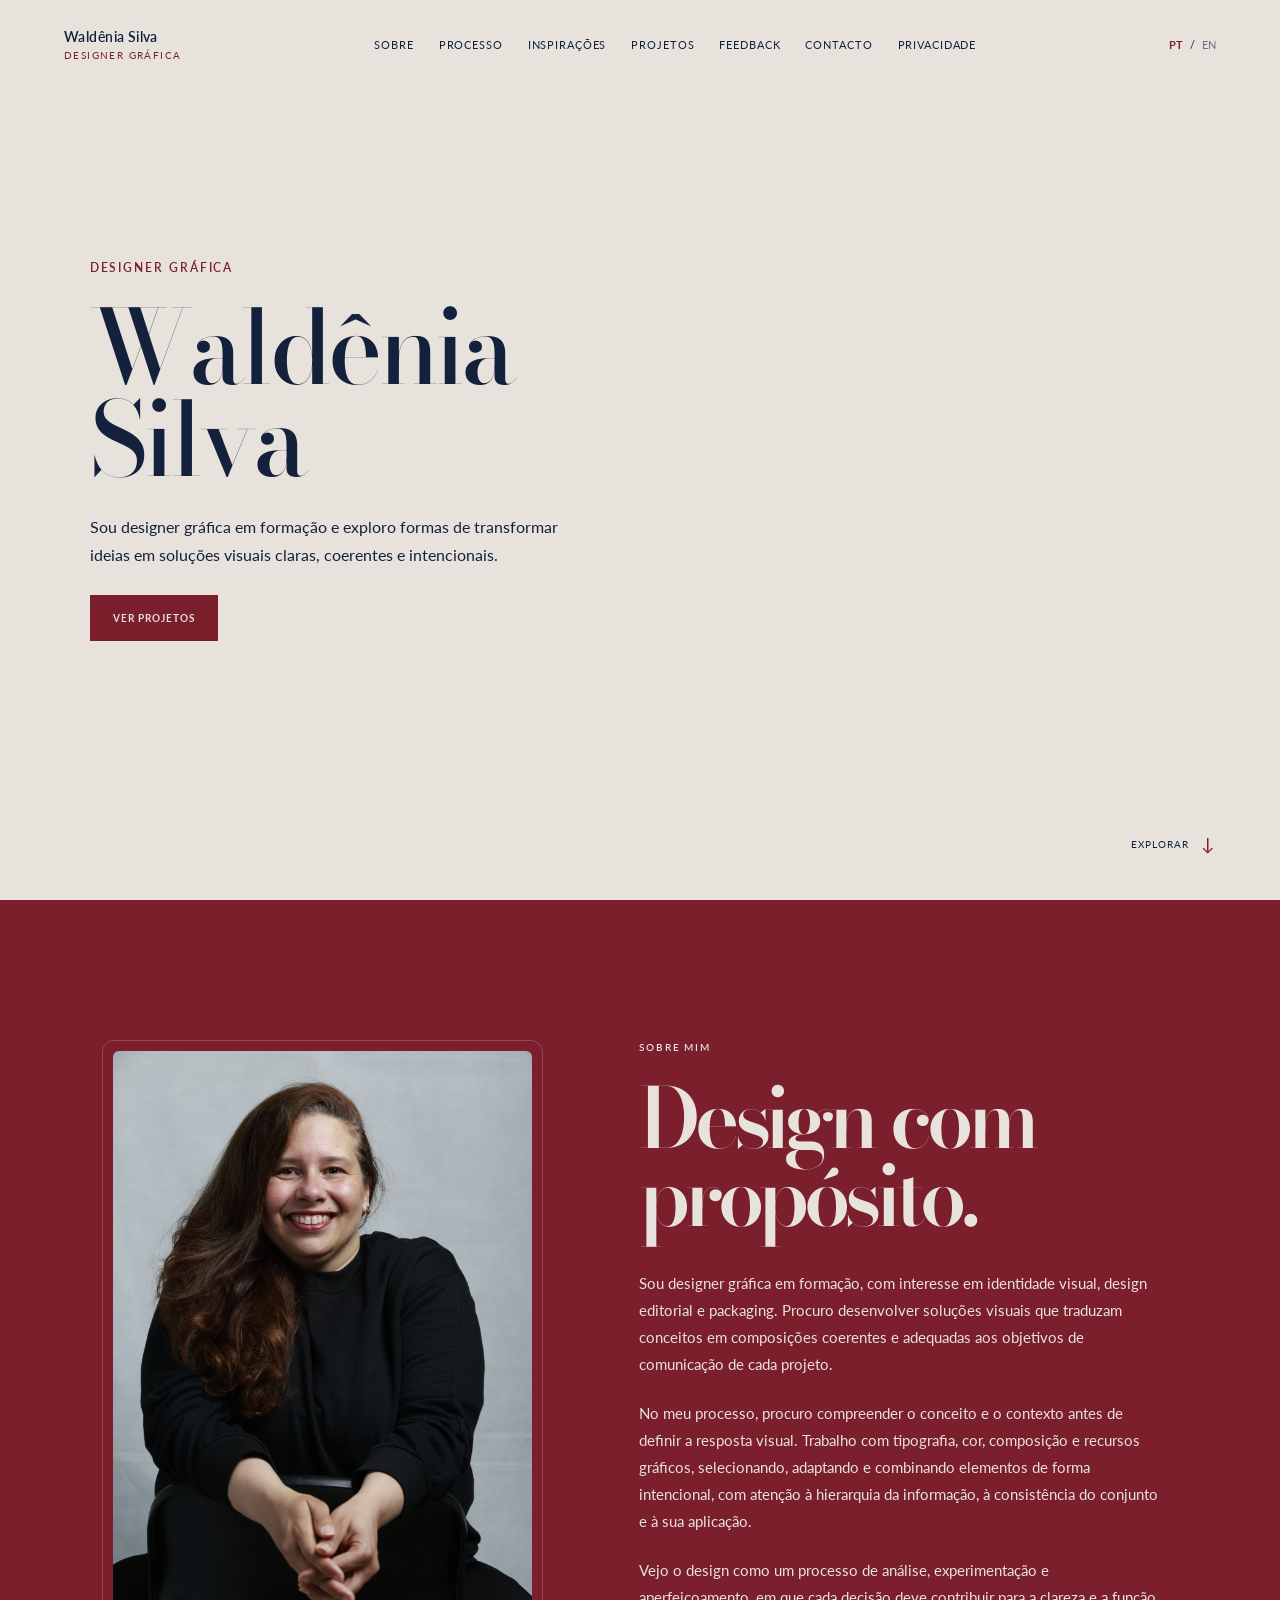
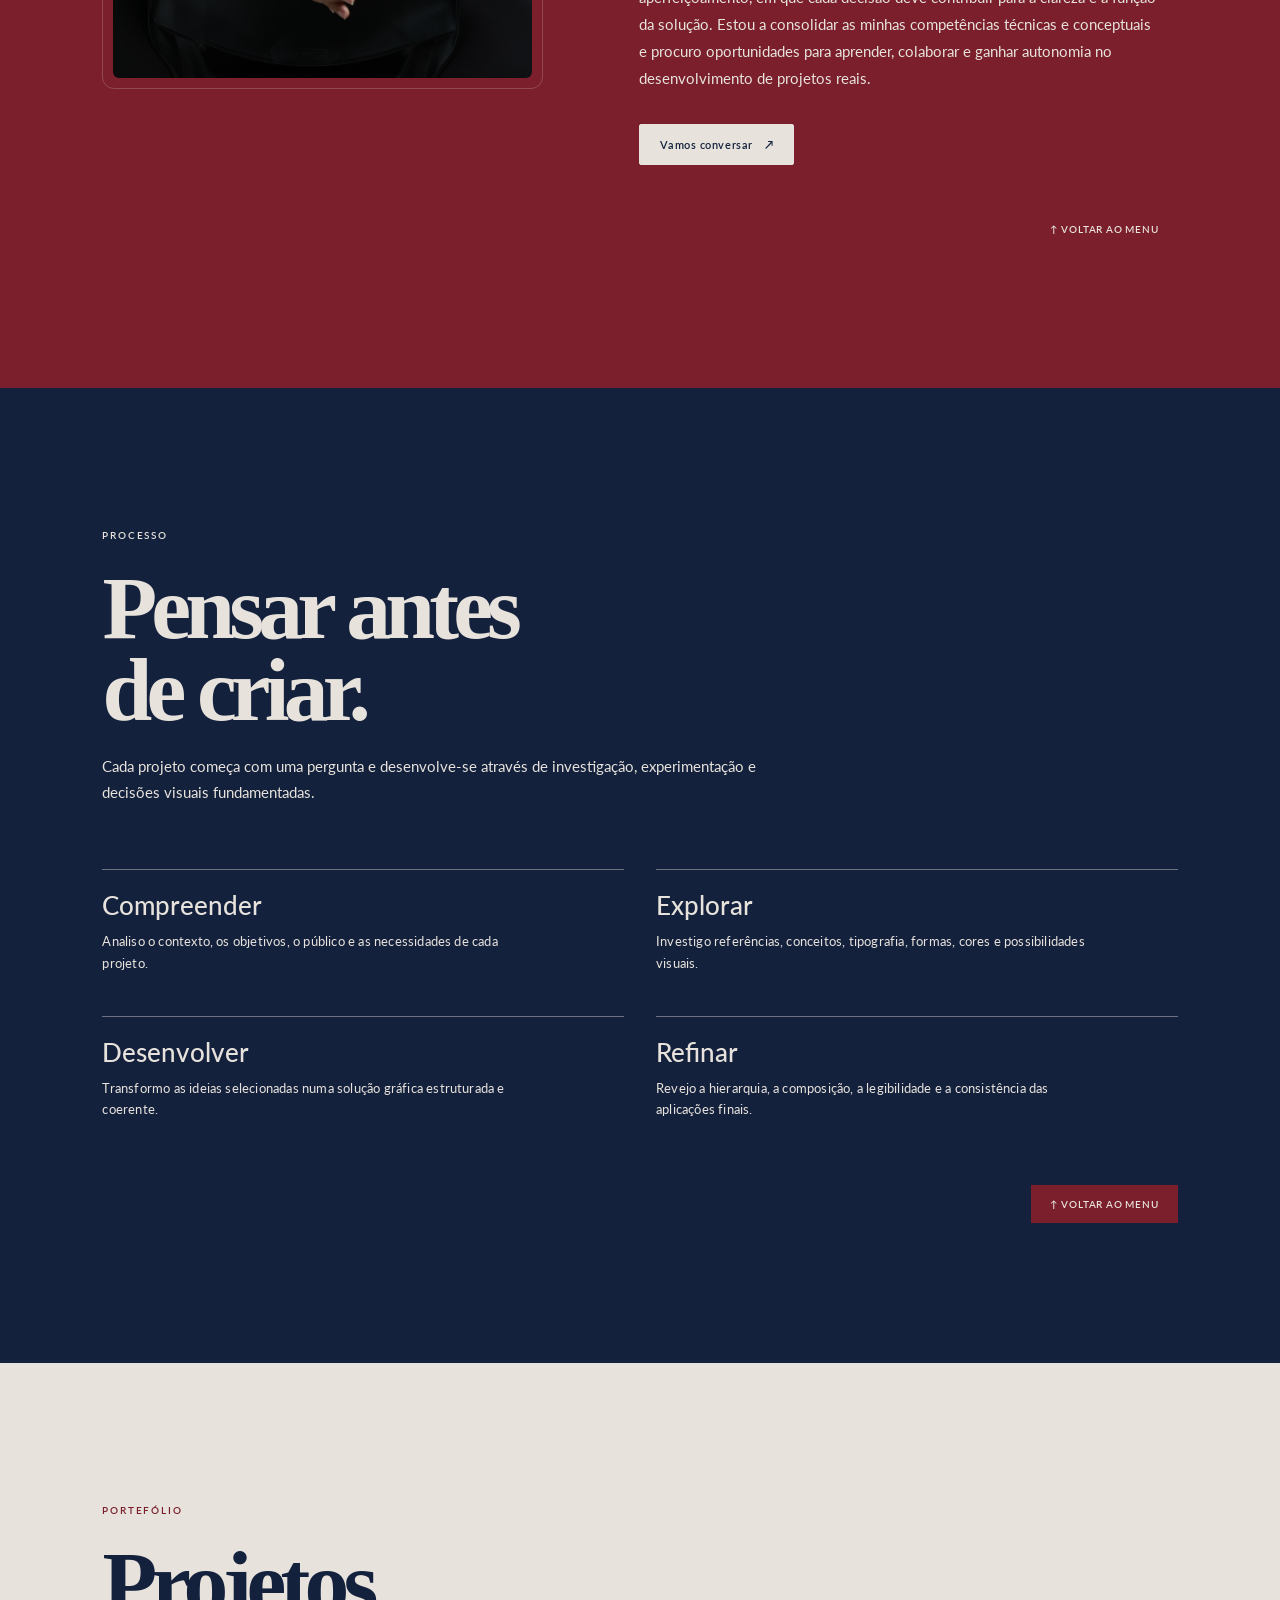
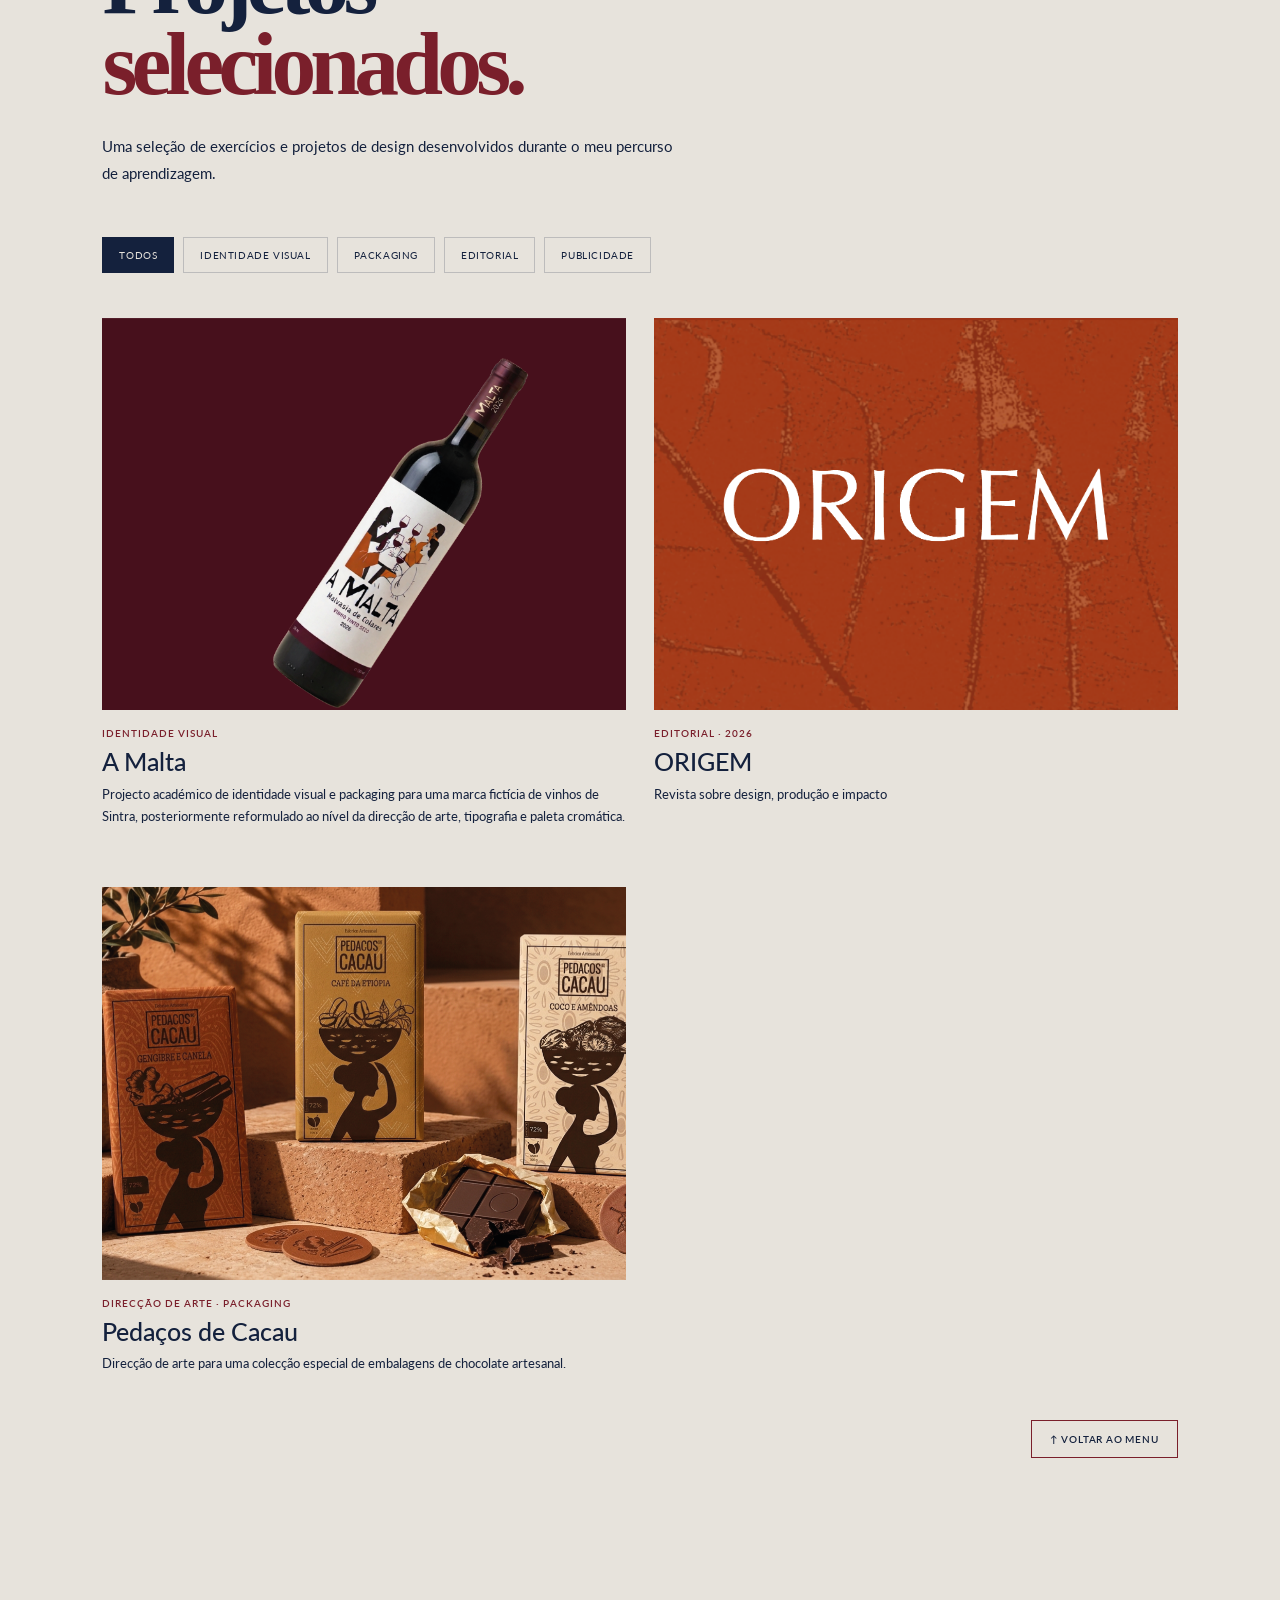
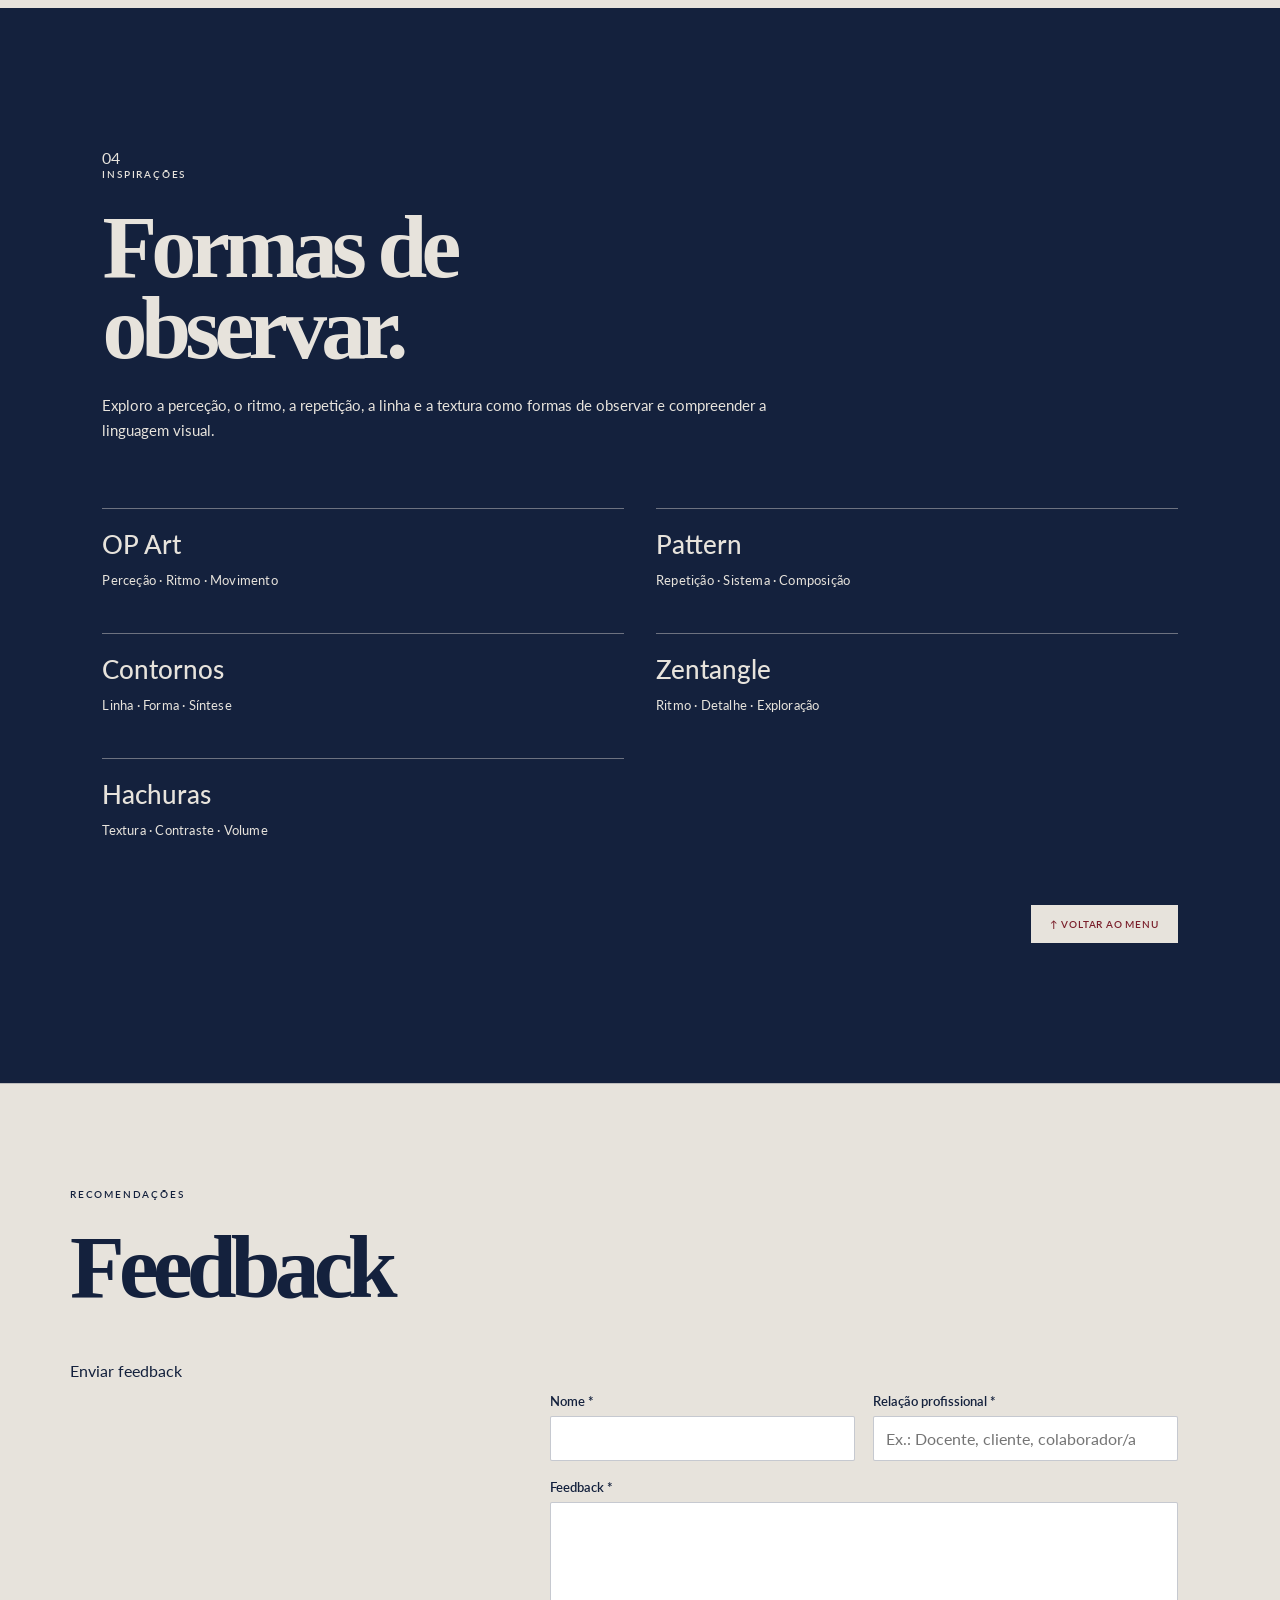
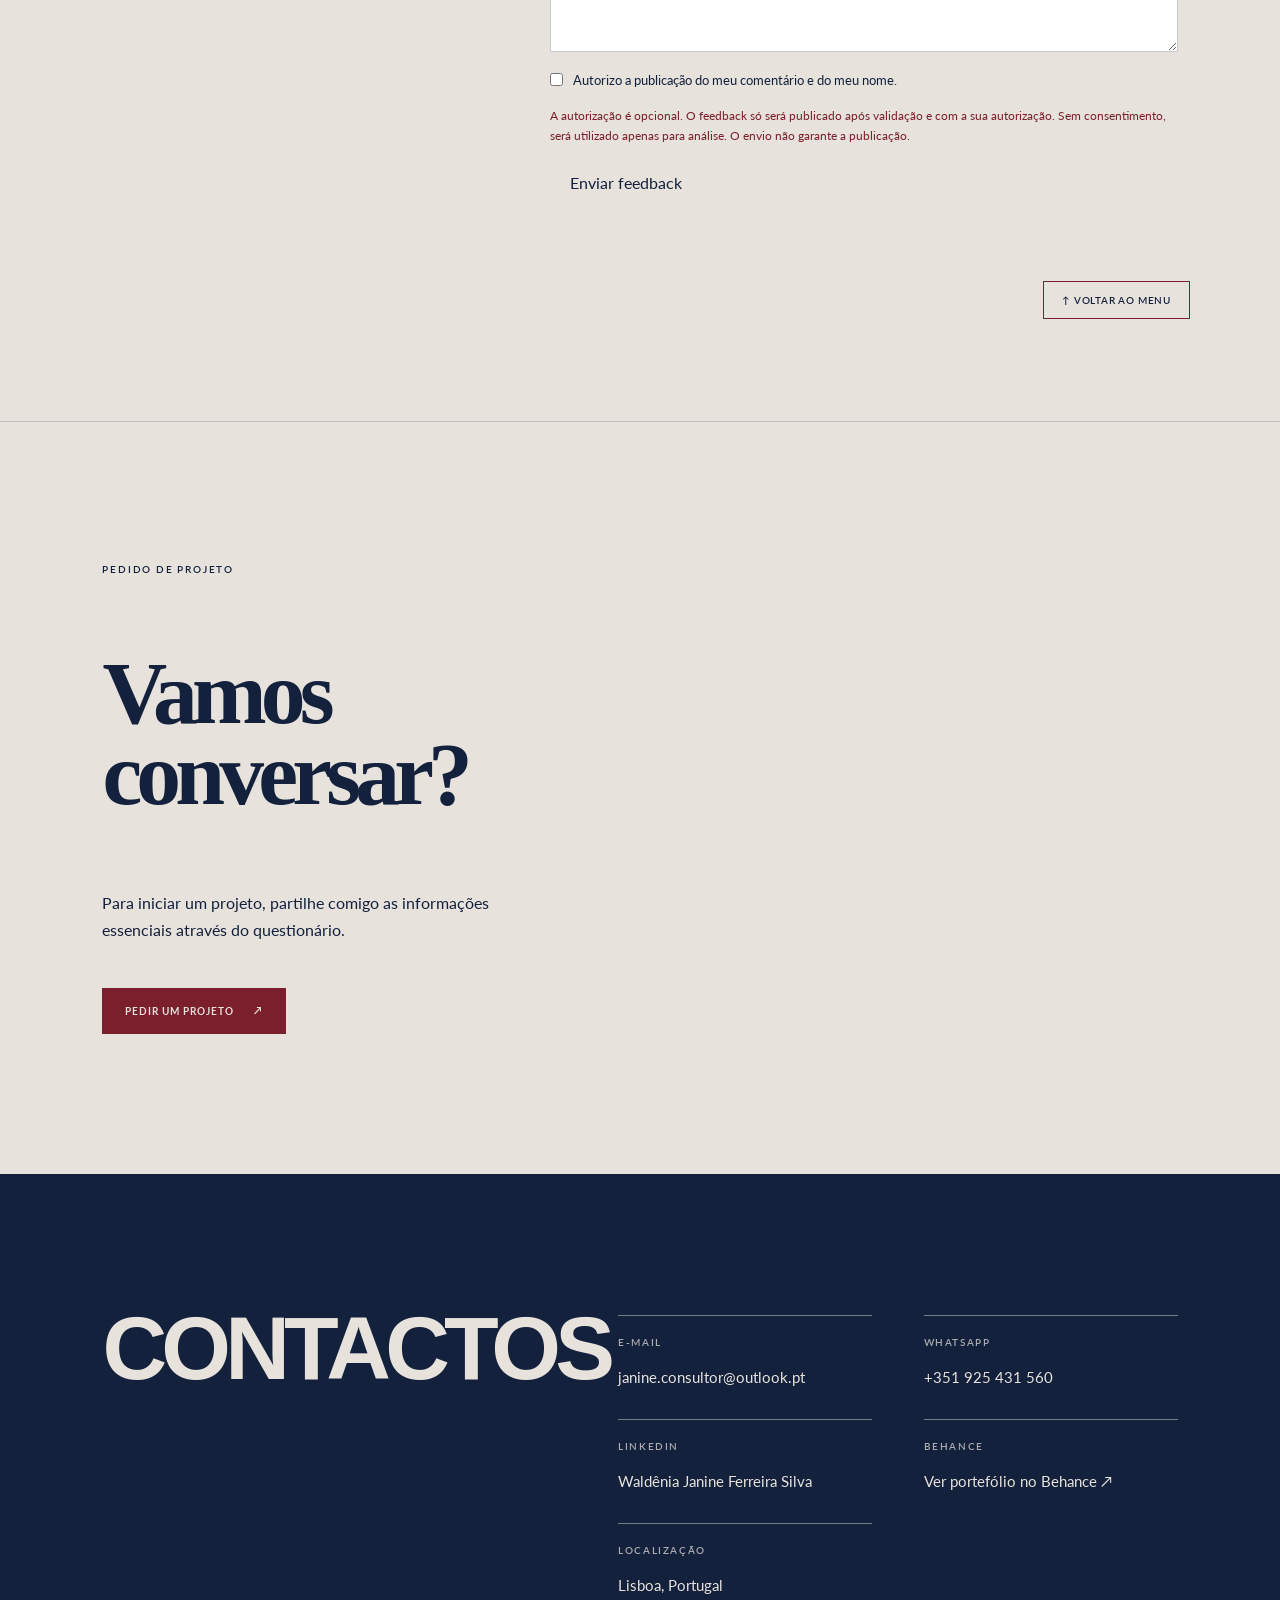
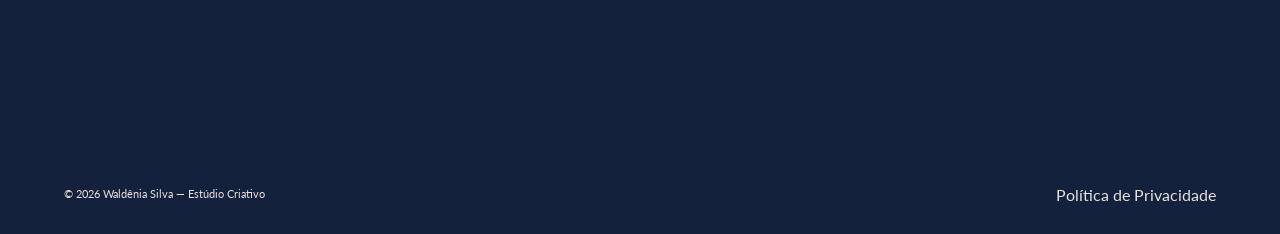
==== commit 7054cae6: "Corrigir tipografia do título Contactos" ====
--- a/index.html
+++ b/index.html
@@ -13,7 +13,7 @@
     <link rel="preload" href="./assets/fonts/Lato-Regular.ttf" as="font" type="font/ttf" crossorigin>
     <link rel="preload" href="./assets/fonts/BodoniModa-Variable.ttf" as="font" type="font/ttf" crossorigin>
     <link rel="stylesheet" href="./styles.css?v=20261125-fonts-local-1">
-    <link rel="stylesheet" href="./palette-overrides.css?v=20261125-fonts-local-1">
+    <link rel="stylesheet" href="./palette-overrides.css?v=20261125-contactos-tipografia-v2">
 </head>
 
 <body>
--- a/palette-overrides.css
+++ b/palette-overrides.css
@@ -2998,3 +2998,21 @@
 html body #contacto.contacto-dados-only .contacto-heading h2 {
     font-family: "Bodoni Moda", Georgia, serif !important;
 }
+
+
+/* CORRECÇÃO FINAL — título de Contactos com a mesma tipografia dos títulos de secção. */
+html body main section#contacto.contacto-dados-only > .contacto-heading > h2 {
+    font-family: "Bodoni Moda", Georgia, serif !important;
+    font-size: clamp(55px, 7vw, 100px) !important;
+    font-style: normal !important;
+    font-weight: 600 !important;
+    line-height: 0.92 !important;
+    letter-spacing: -0.065em !important;
+    text-transform: none !important;
+    font-variant: normal !important;
+}
+@media (max-width: 650px) {
+    html body main section#contacto.contacto-dados-only > .contacto-heading > h2 {
+        font-size: clamp(48px, 12vw, 75px) !important;
+    }
+}
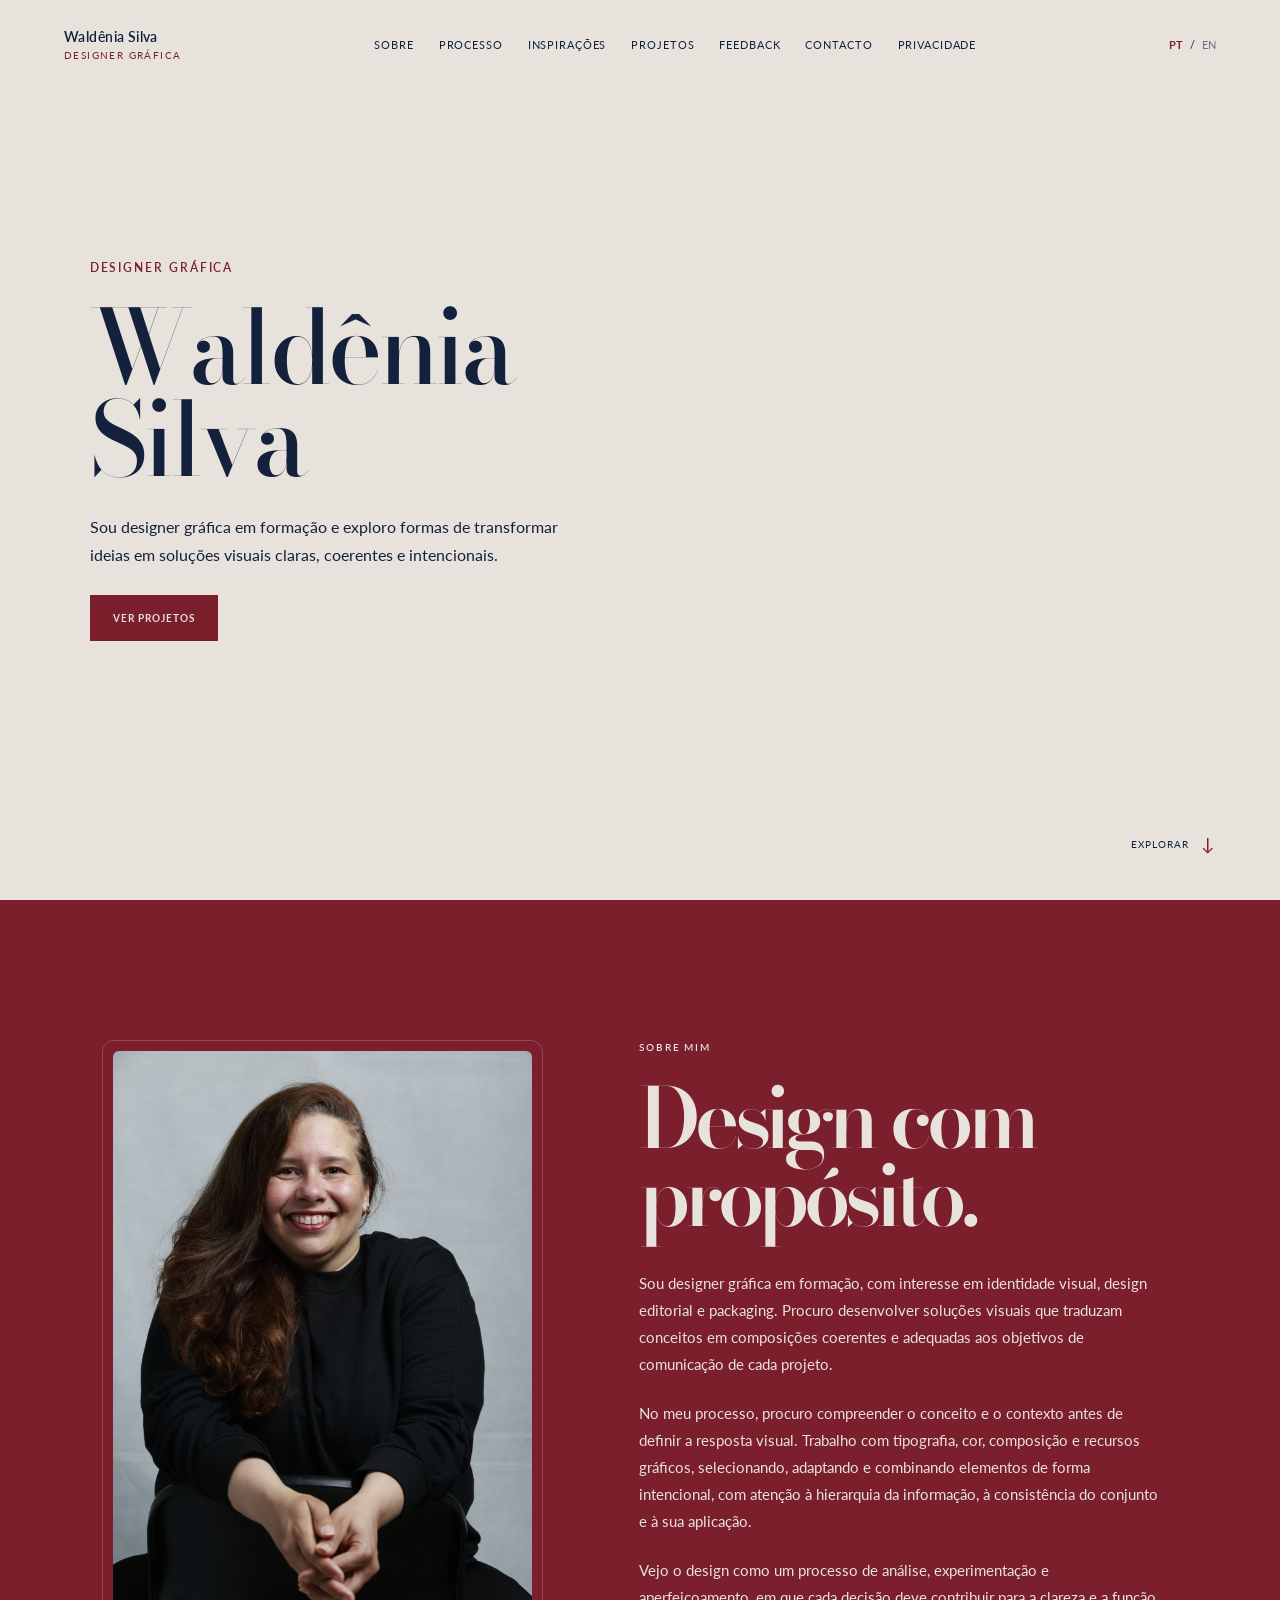
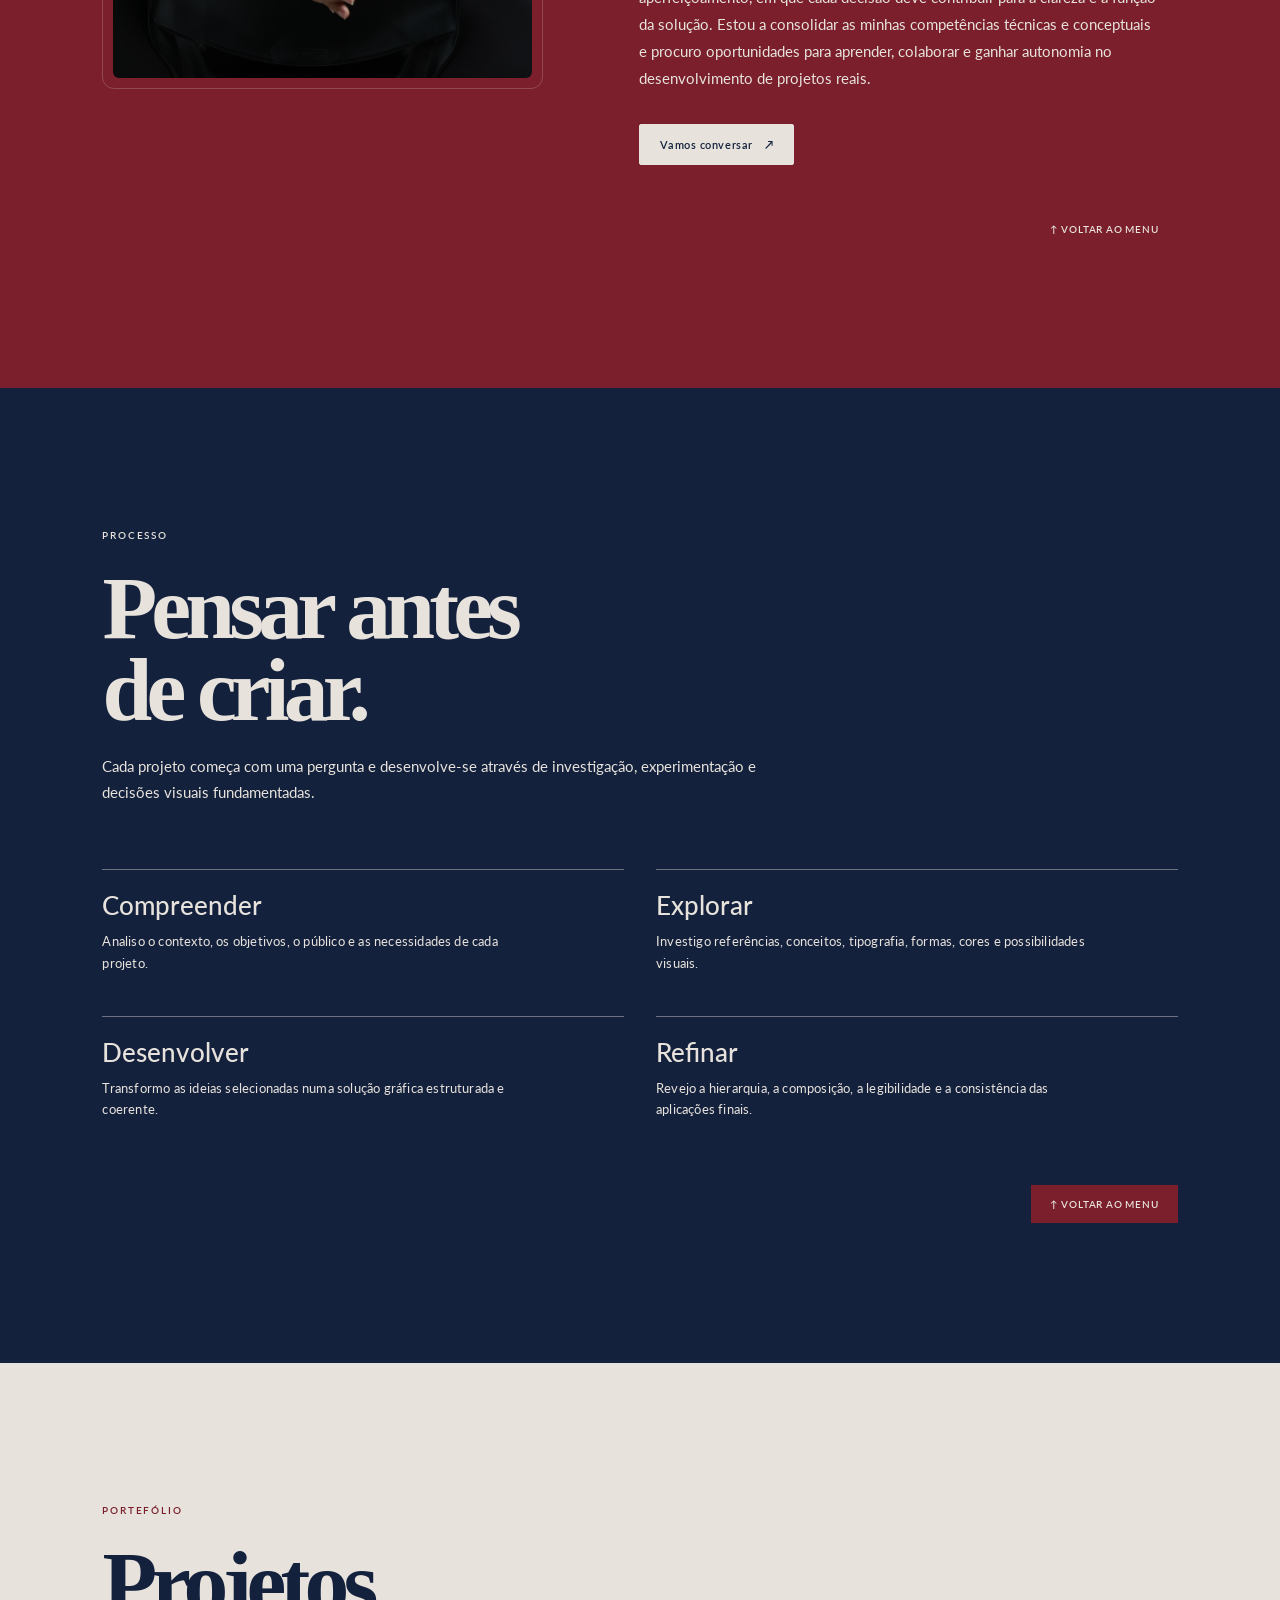
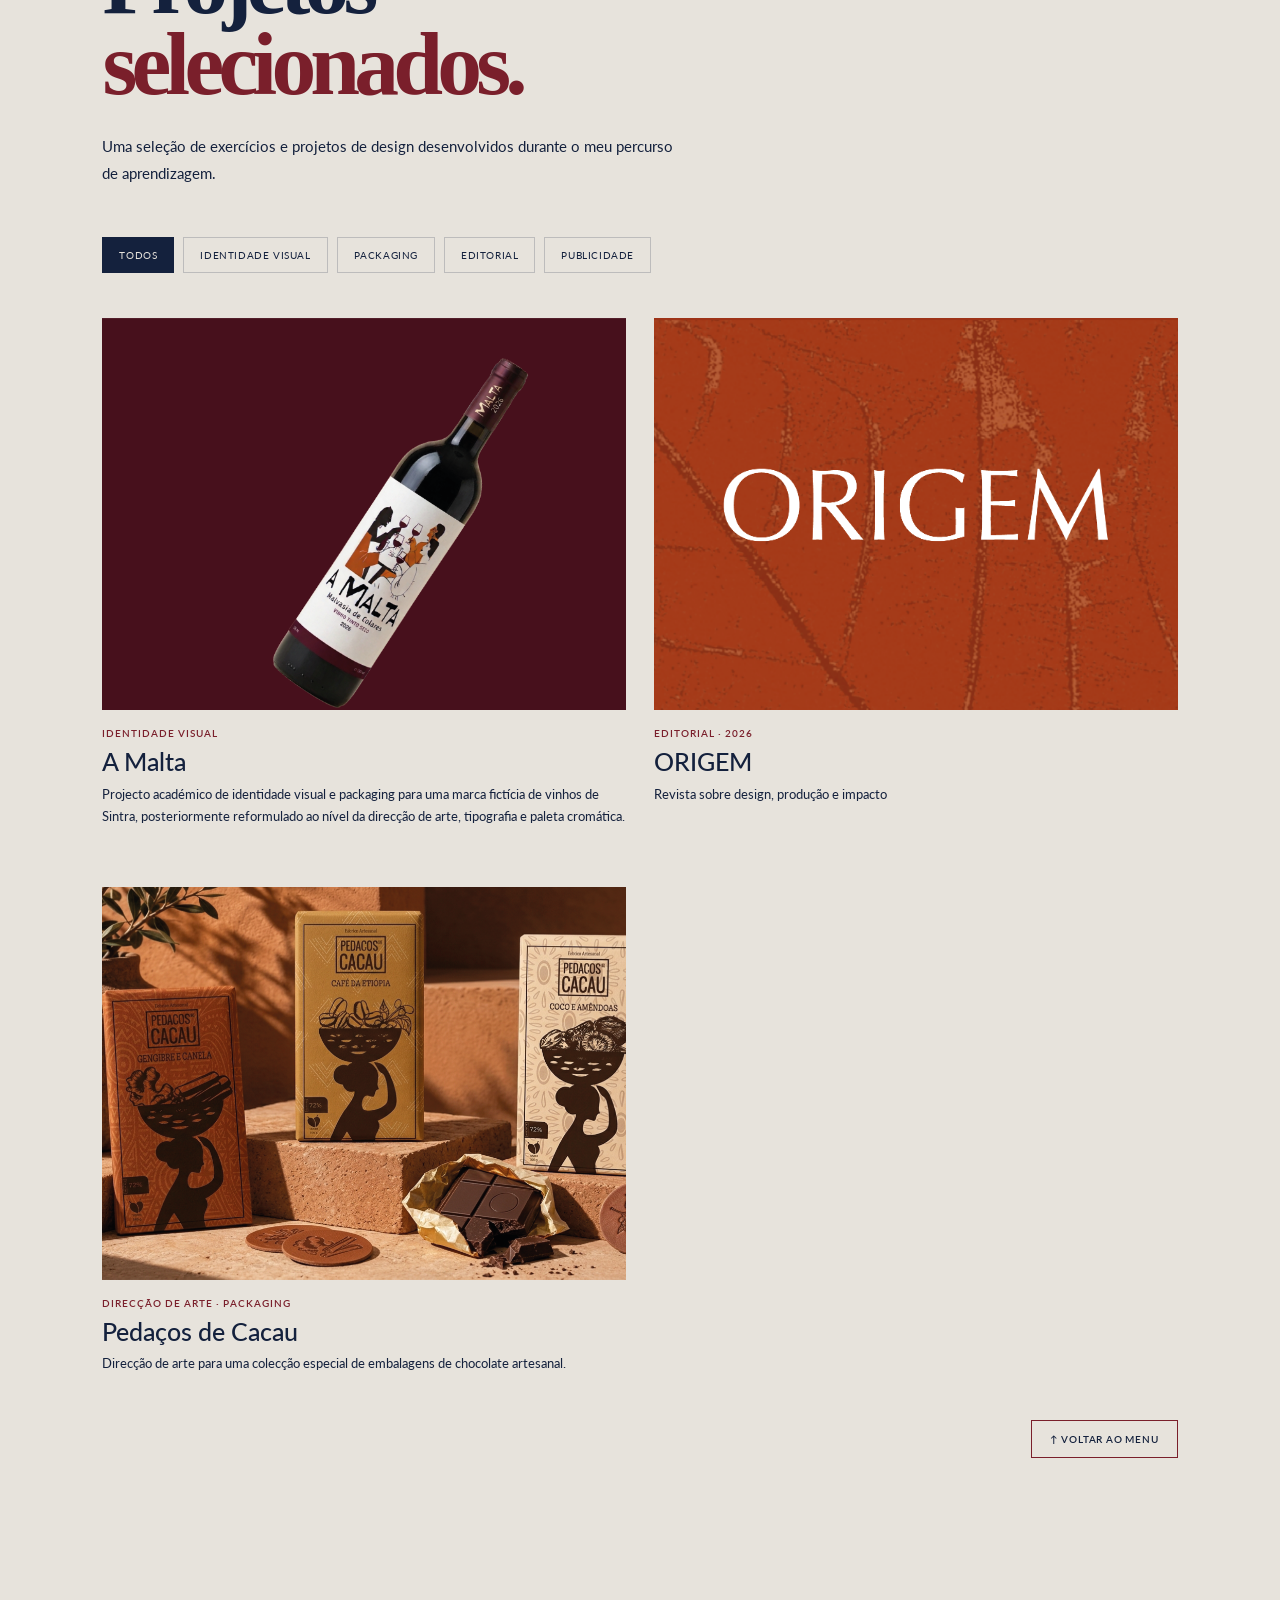
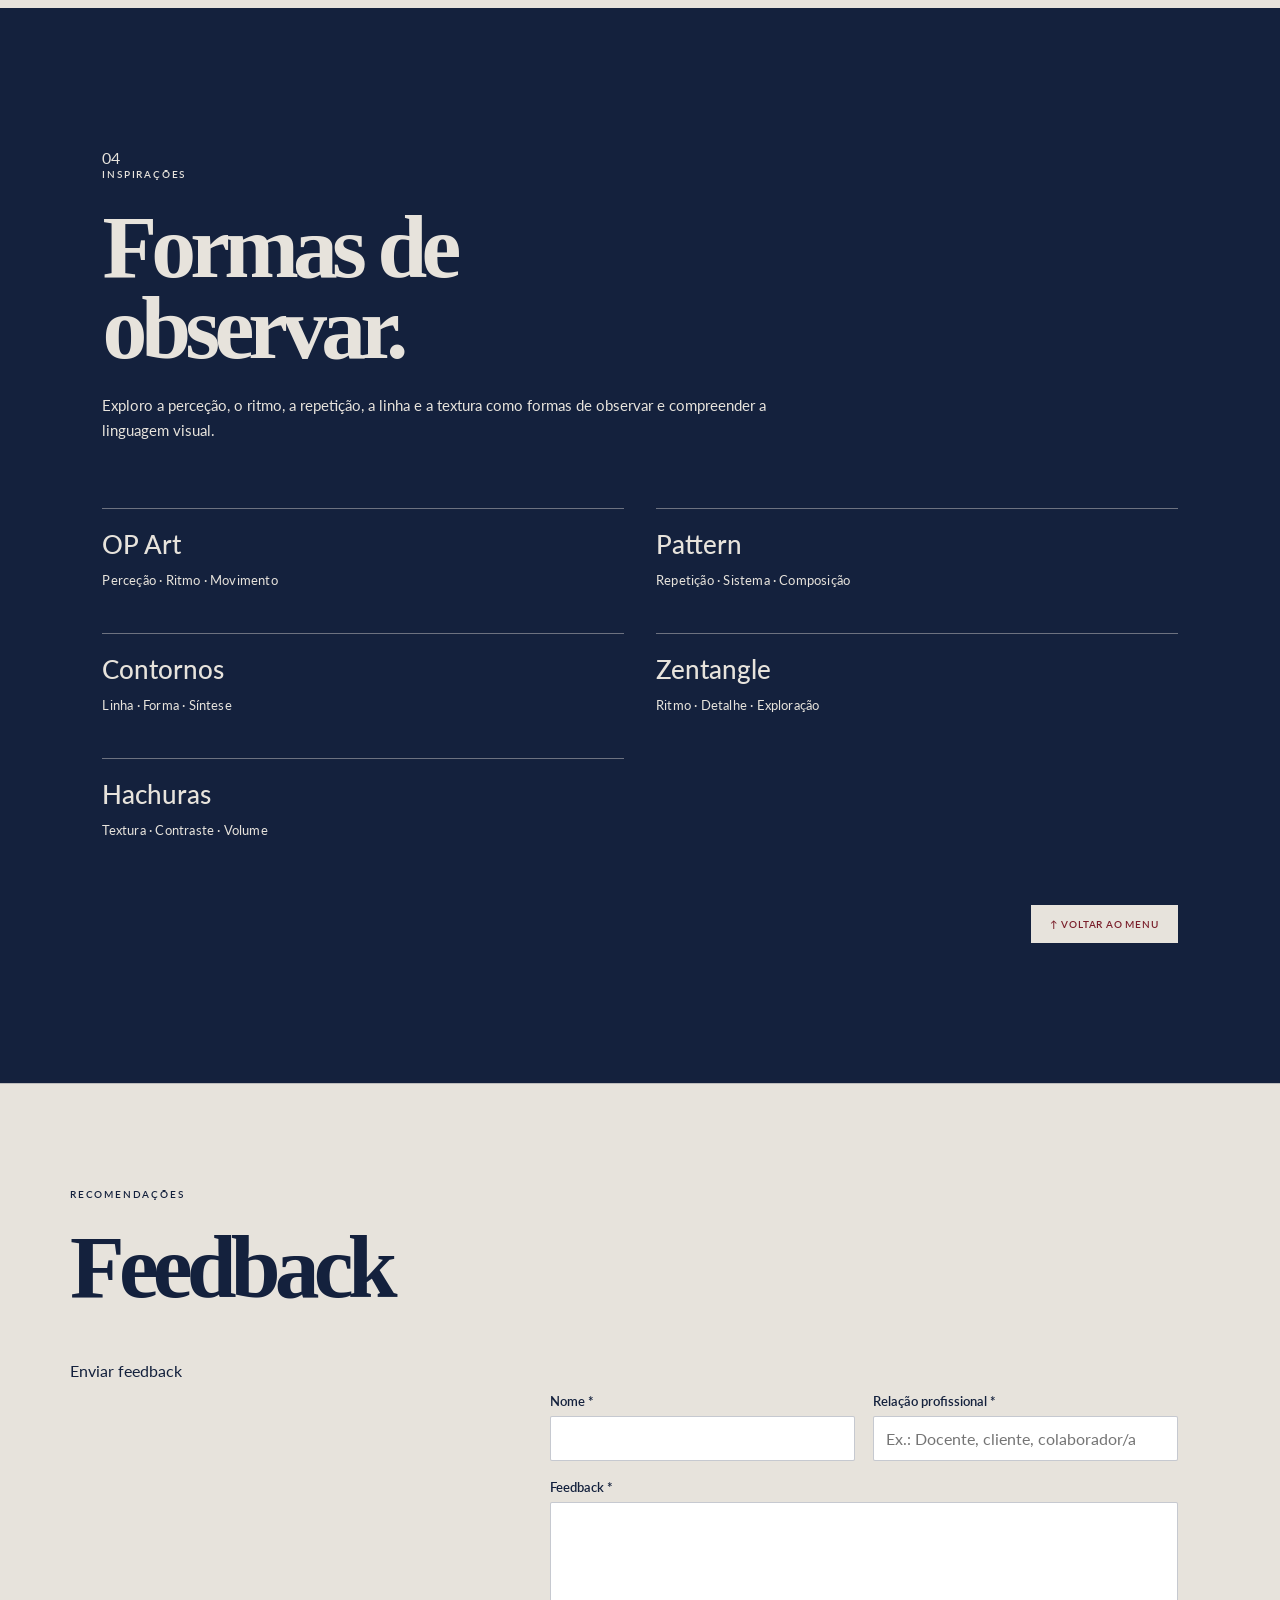
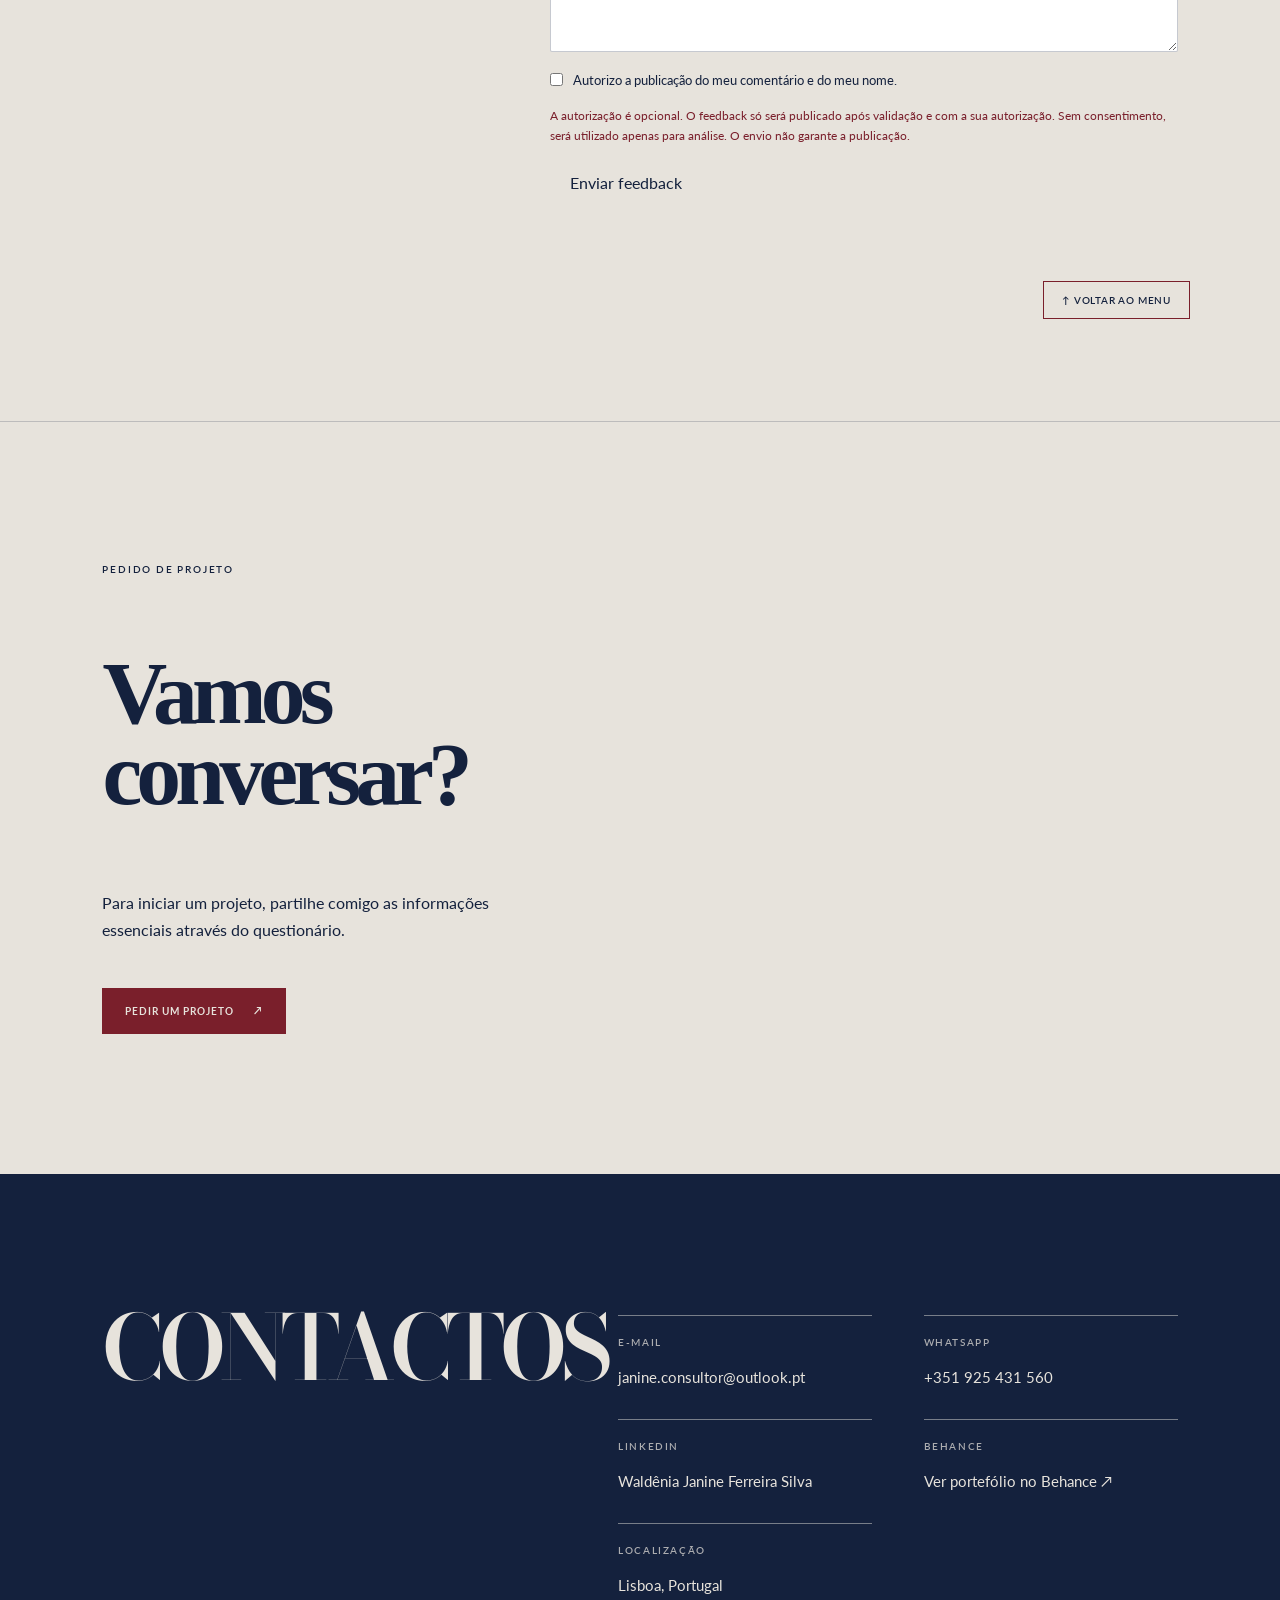
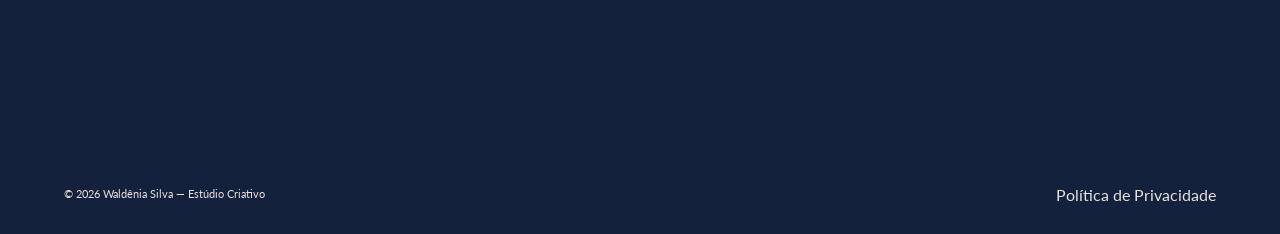
==== commit 8fd691e3: "Actualizar cache da folha de estilos Contactos" ====
--- a/index.html
+++ b/index.html
@@ -13,7 +13,7 @@
     <link rel="preload" href="./assets/fonts/Lato-Regular.ttf" as="font" type="font/ttf" crossorigin>
     <link rel="preload" href="./assets/fonts/BodoniModa-Variable.ttf" as="font" type="font/ttf" crossorigin>
     <link rel="stylesheet" href="./styles.css?v=20261125-fonts-local-1">
-    <link rel="stylesheet" href="./palette-overrides.css?v=20261125-contactos-tipografia-v2">
+    <link rel="stylesheet" href="./palette-overrides.css?v=20261125-contactos-publicacao-v3">
 </head>
 
 <body>
--- a/palette-overrides.css
+++ b/palette-overrides.css
@@ -3016,3 +3016,11 @@
         font-size: clamp(48px, 12vw, 75px) !important;
     }
 }
+
+/* PUBLICACAO 25-11-2026 — selector final isolado para o título CONTACTOS. */
+html body main section#contacto.contacto-dados-only > .contacto-heading > h2[data-pt="CONTACTOS"] {
+    font-family: "Bodoni Moda", Georgia, serif !important;
+    font-style: normal !important;
+    font-weight: 600 !important;
+    font-synthesis: none;
+}
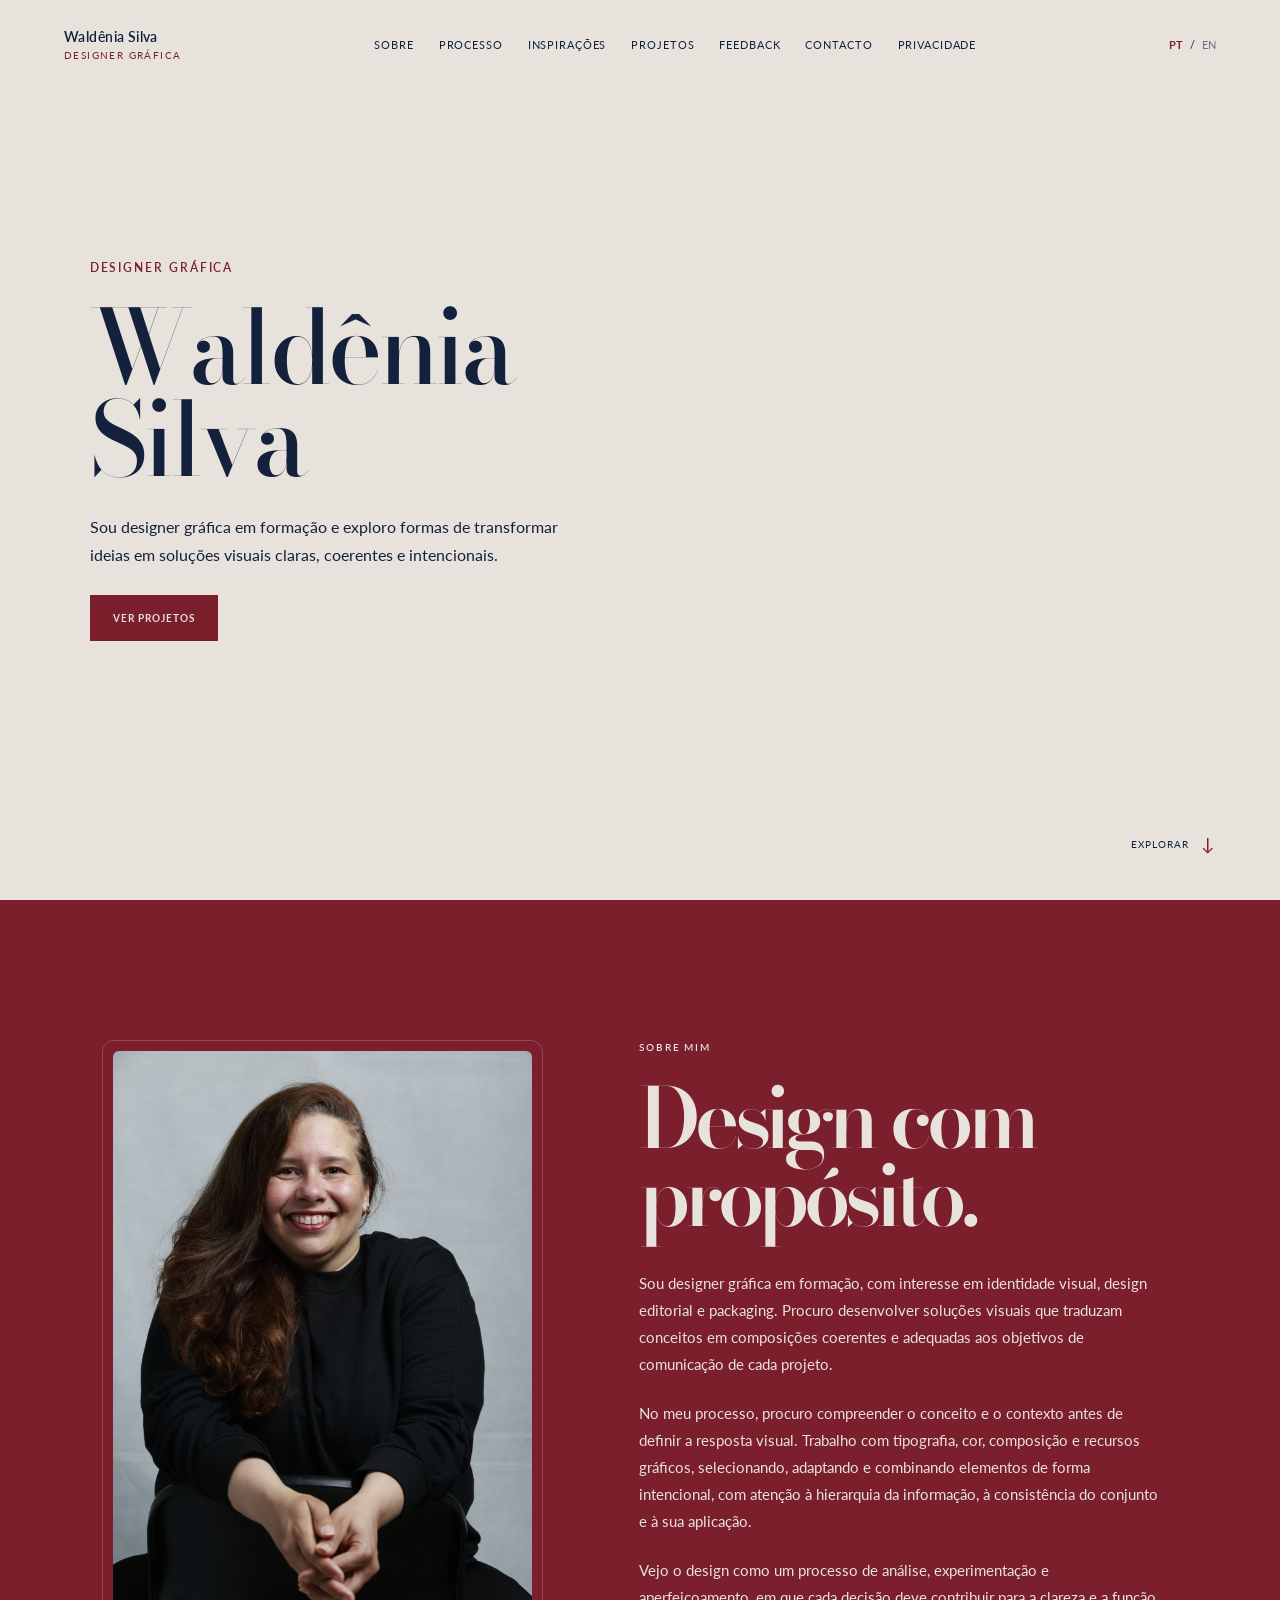
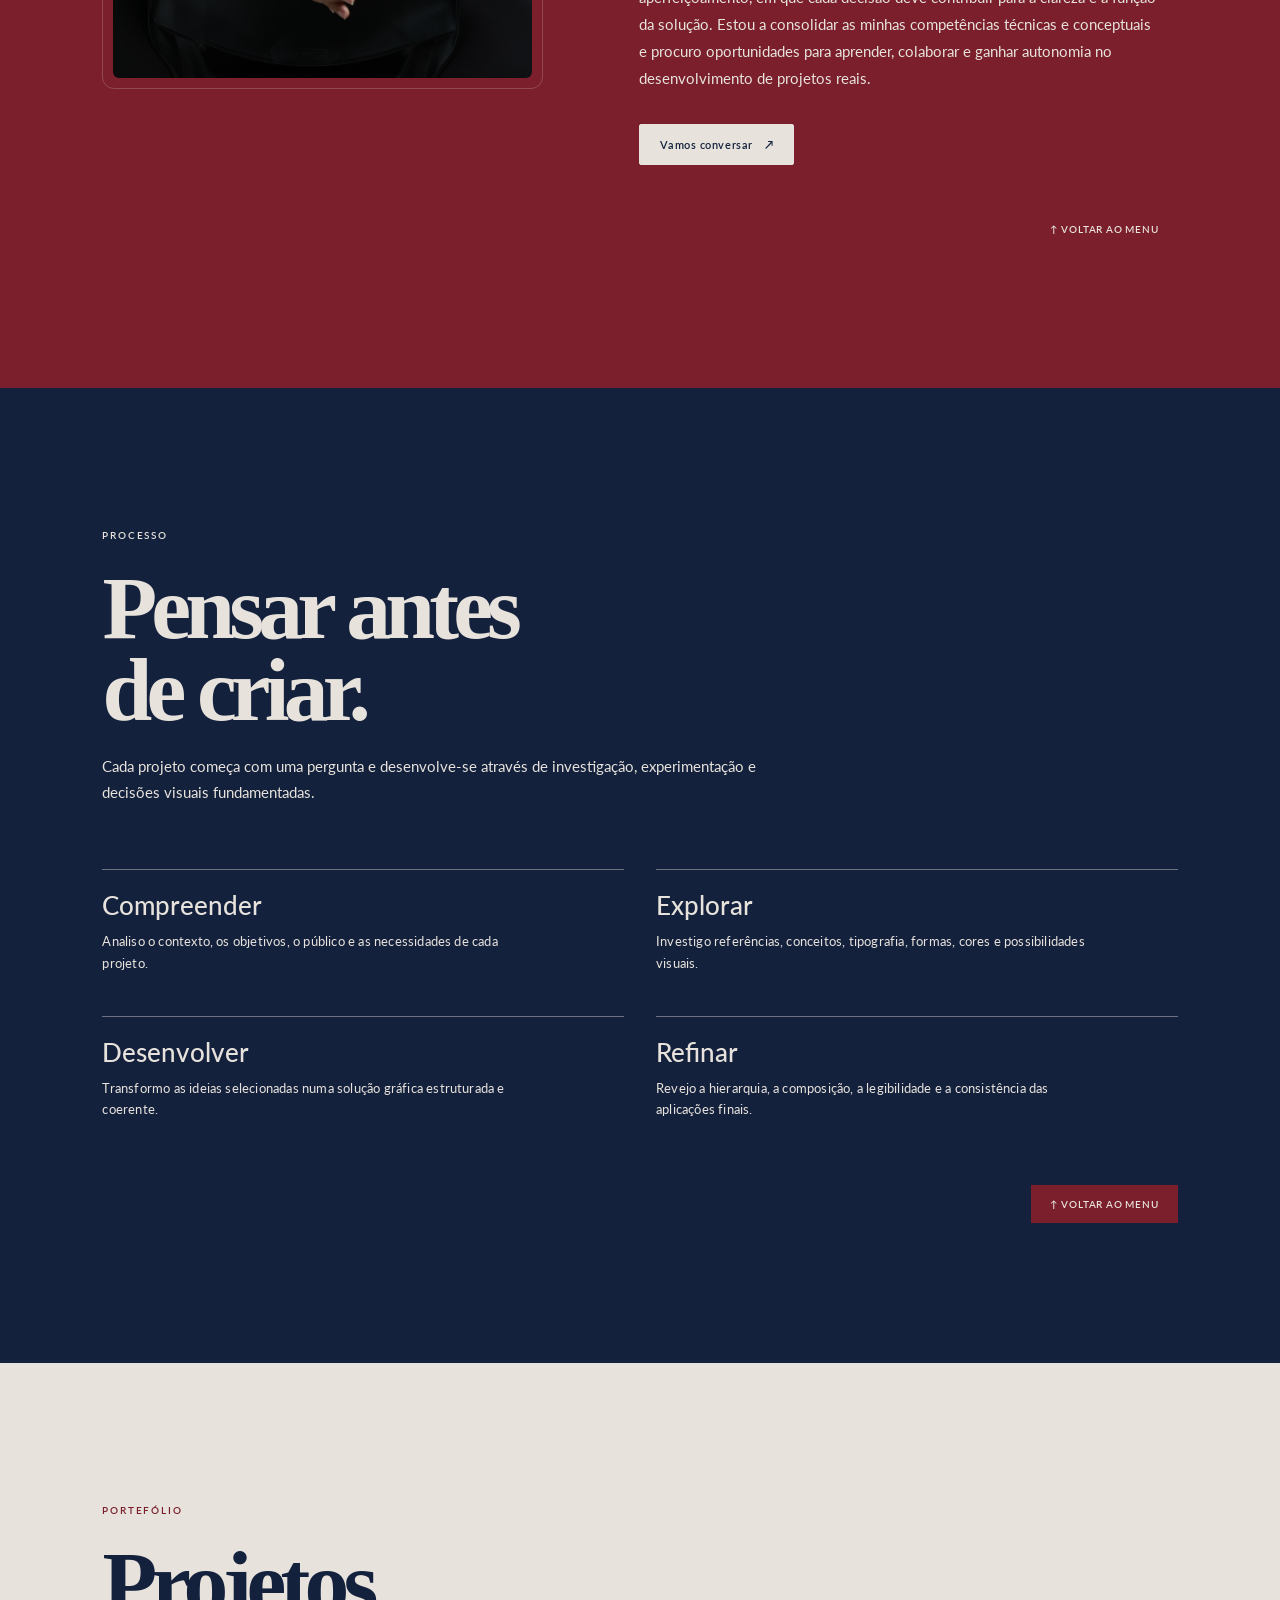
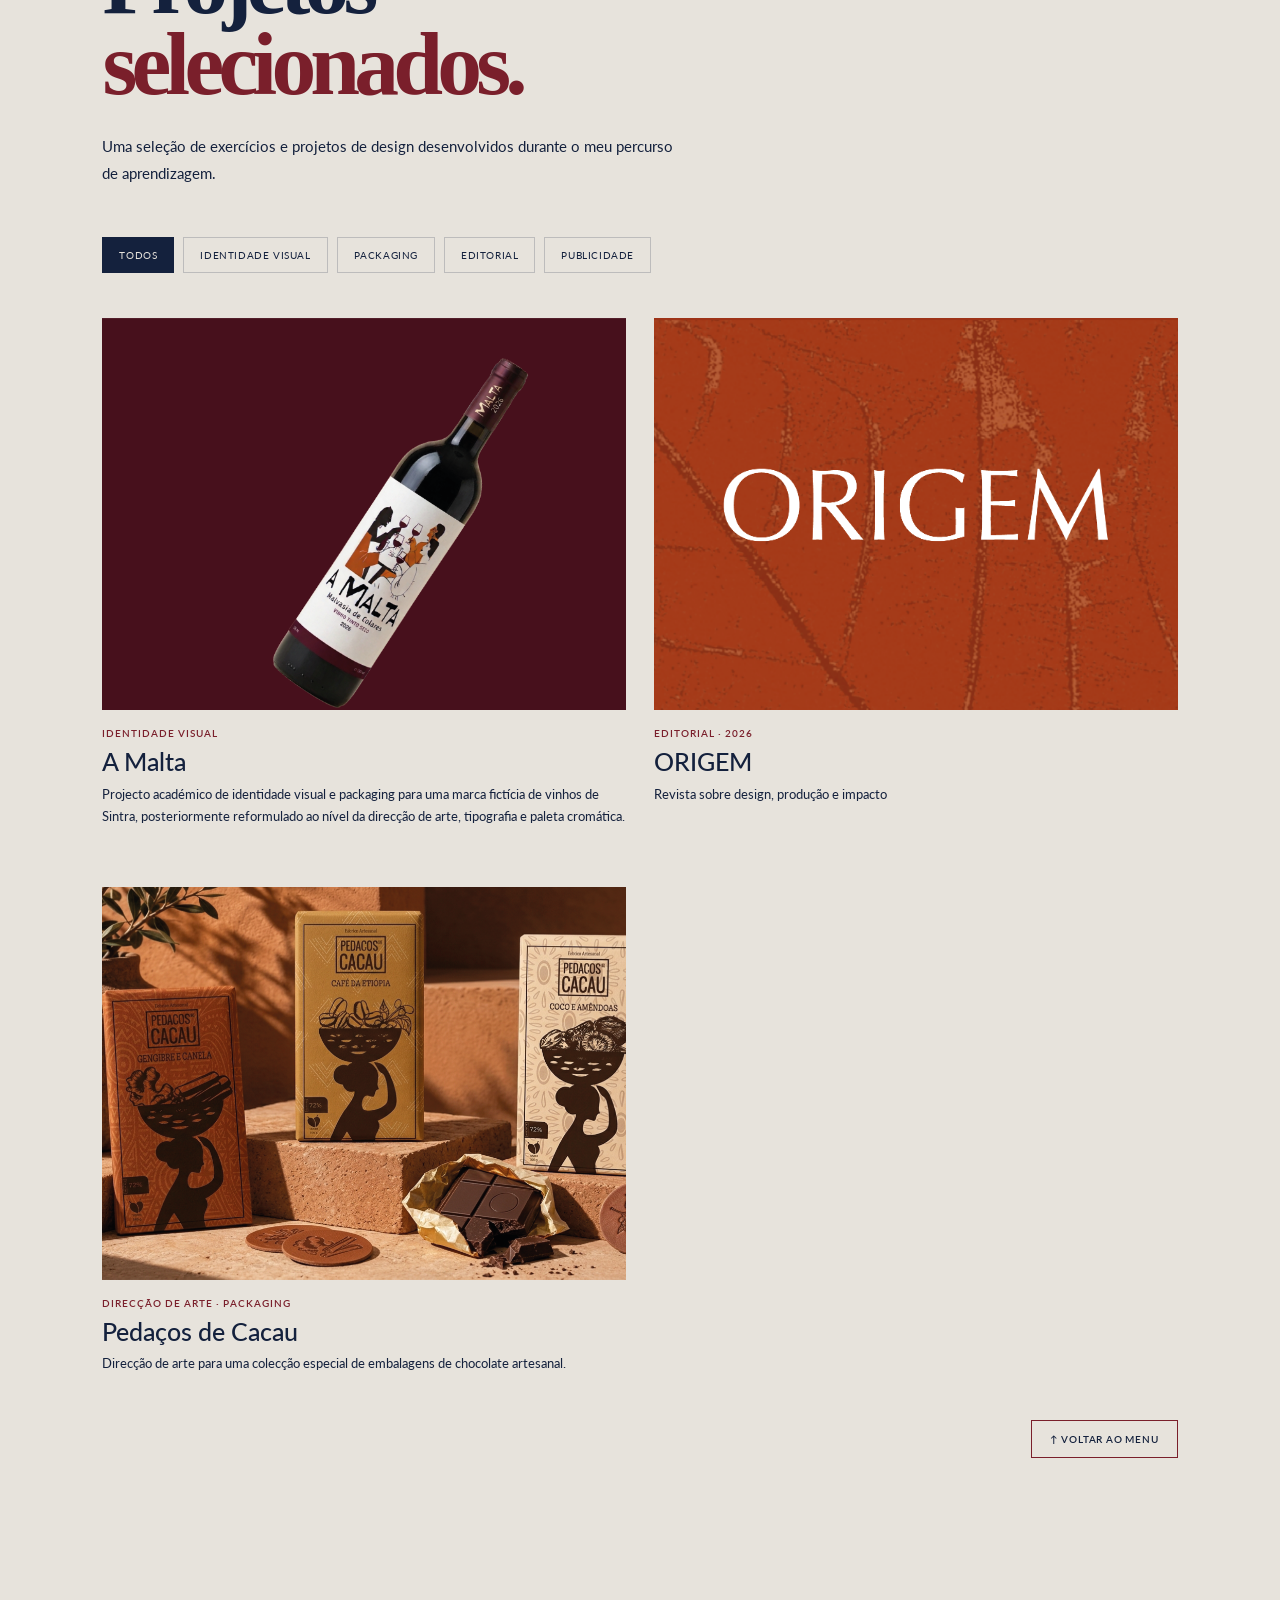
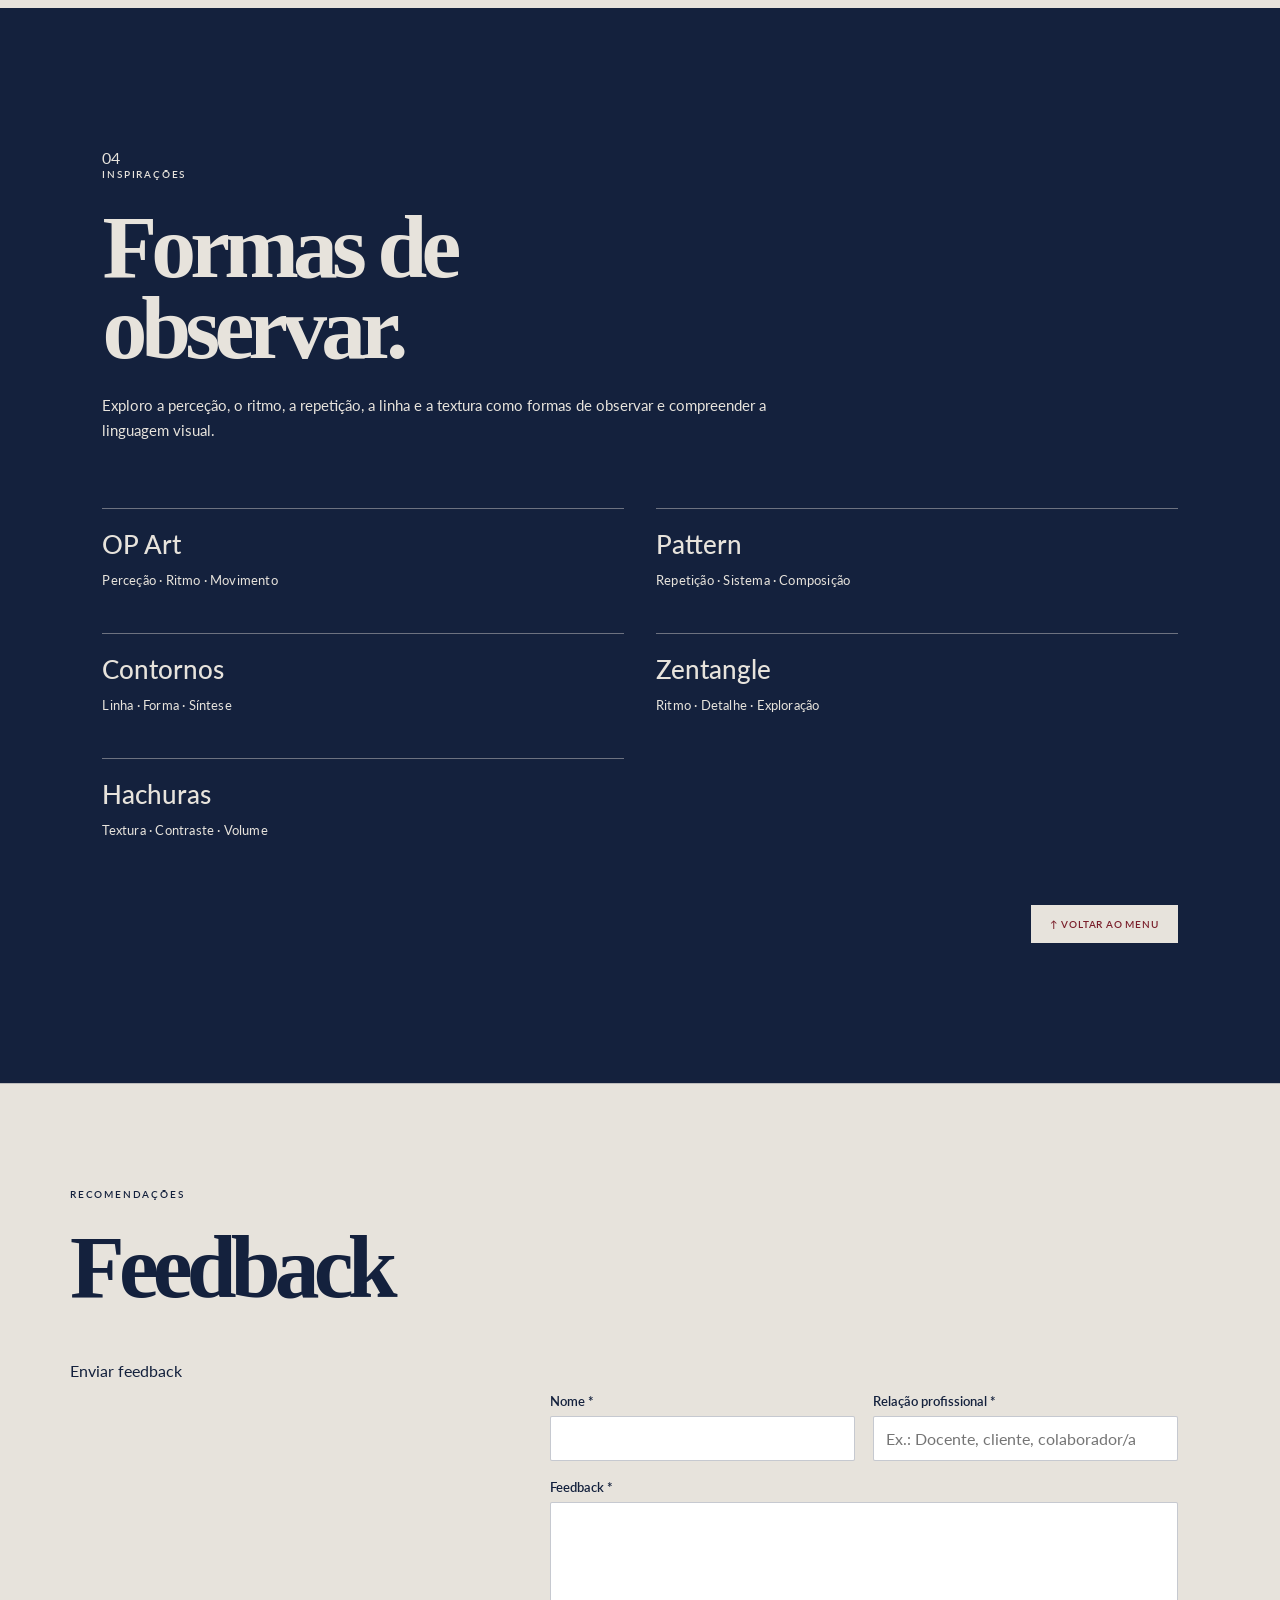
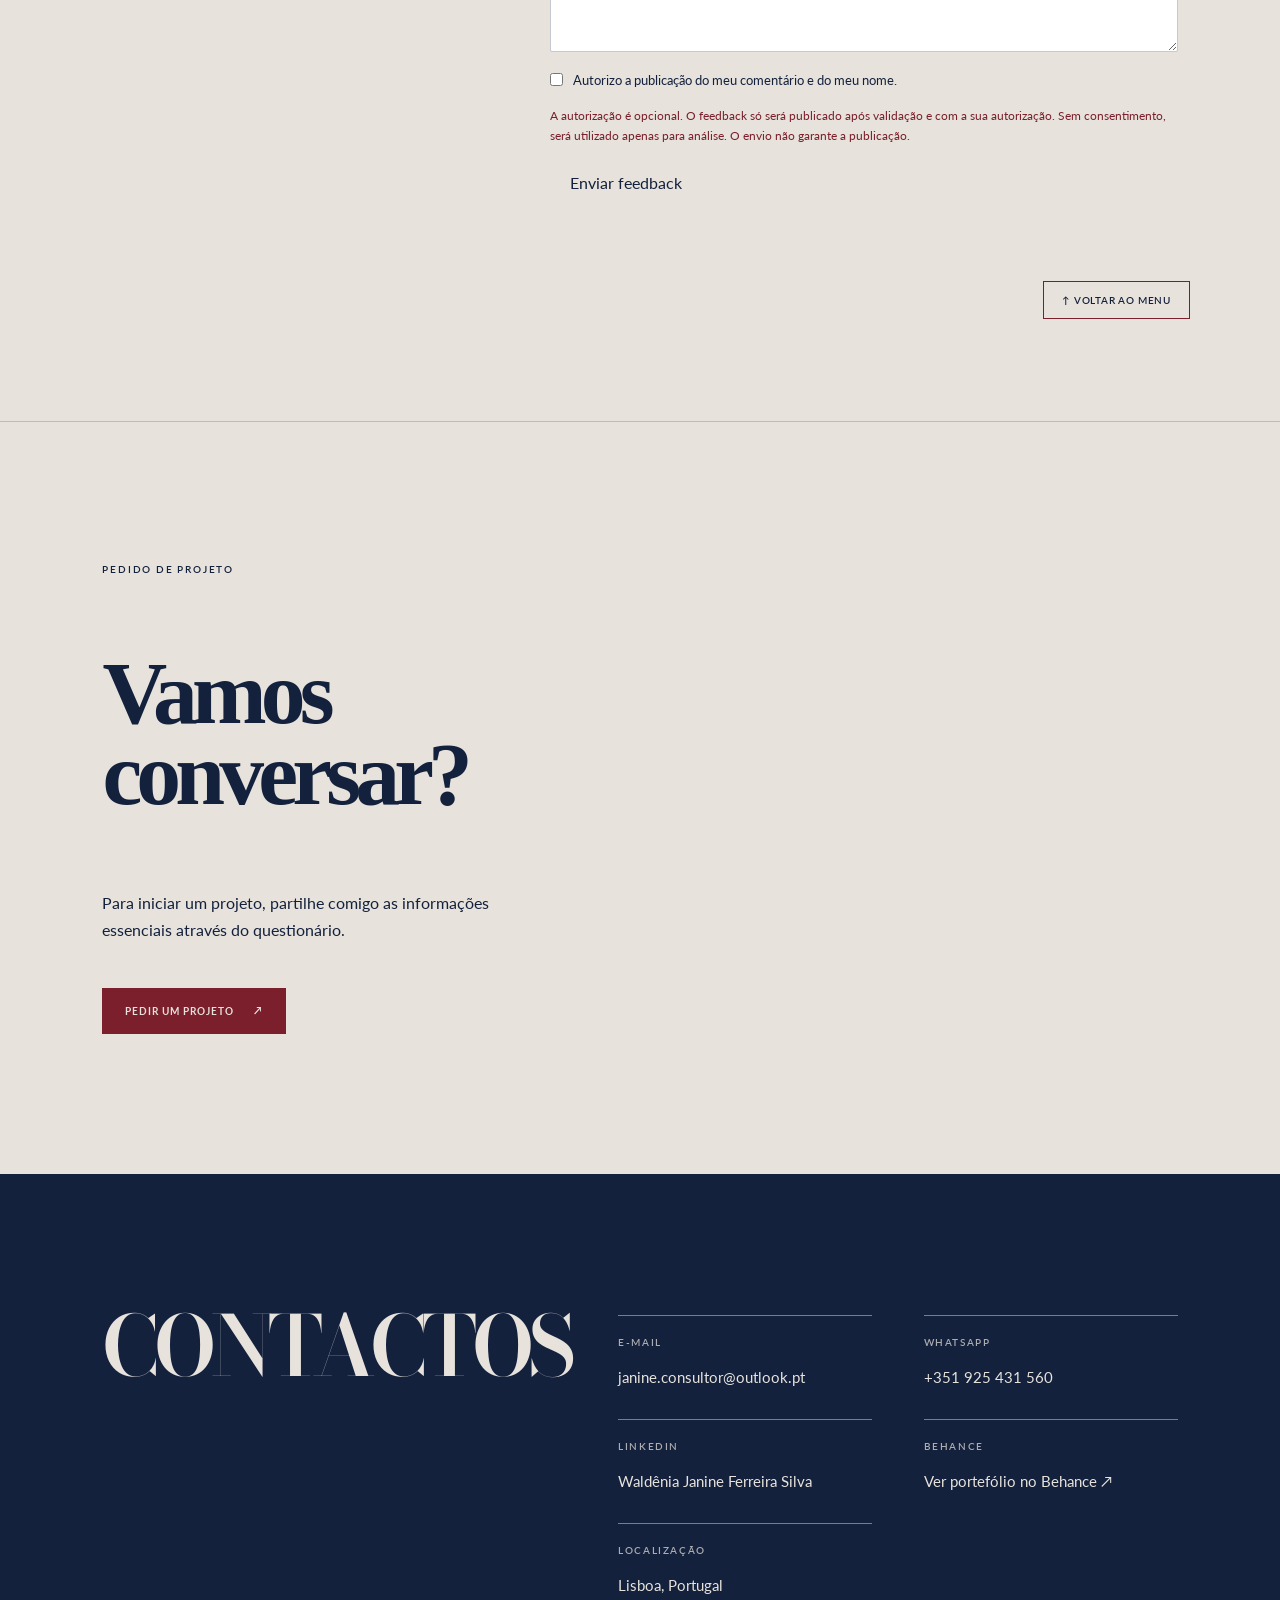
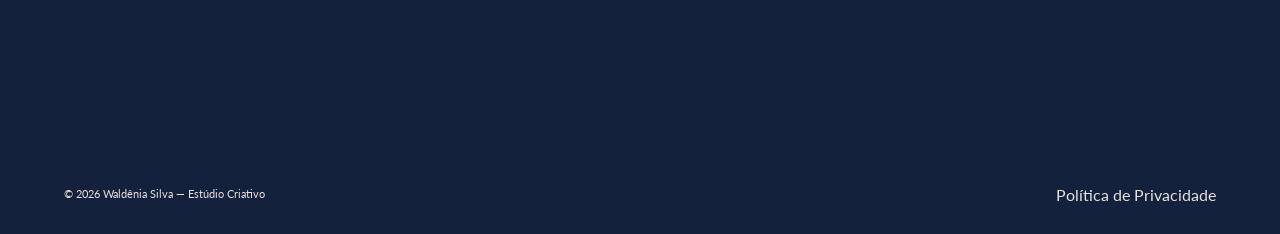
==== commit 075be071: "Actualizar cache do título Contactos" ====
--- a/index.html
+++ b/index.html
@@ -13,7 +13,7 @@
     <link rel="preload" href="./assets/fonts/Lato-Regular.ttf" as="font" type="font/ttf" crossorigin>
     <link rel="preload" href="./assets/fonts/BodoniModa-Variable.ttf" as="font" type="font/ttf" crossorigin>
     <link rel="stylesheet" href="./styles.css?v=20261125-fonts-local-1">
-    <link rel="stylesheet" href="./palette-overrides.css?v=20261125-contactos-publicacao-v3">
+    <link rel="stylesheet" href="./palette-overrides.css?v=20261125-contactos-escala-v4">
 </head>
 
 <body>
--- a/palette-overrides.css
+++ b/palette-overrides.css
@@ -3017,10 +3017,18 @@
     }
 }
 
-/* PUBLICACAO 25-11-2026 — selector final isolado para o título CONTACTOS. */
+/* Ajuste final — CONTACTOS à escala dos restantes títulos de secção. */
 html body main section#contacto.contacto-dados-only > .contacto-heading > h2[data-pt="CONTACTOS"] {
     font-family: "Bodoni Moda", Georgia, serif !important;
+    font-size: clamp(50px, 6.5vw, 90px) !important;
     font-style: normal !important;
     font-weight: 600 !important;
+    line-height: 0.94 !important;
+    letter-spacing: -0.065em !important;
     font-synthesis: none;
 }
+@media (max-width: 650px) {
+    html body main section#contacto.contacto-dados-only > .contacto-heading > h2[data-pt="CONTACTOS"] {
+        font-size: clamp(39px, 10vw, 52px) !important;
+    }
+}
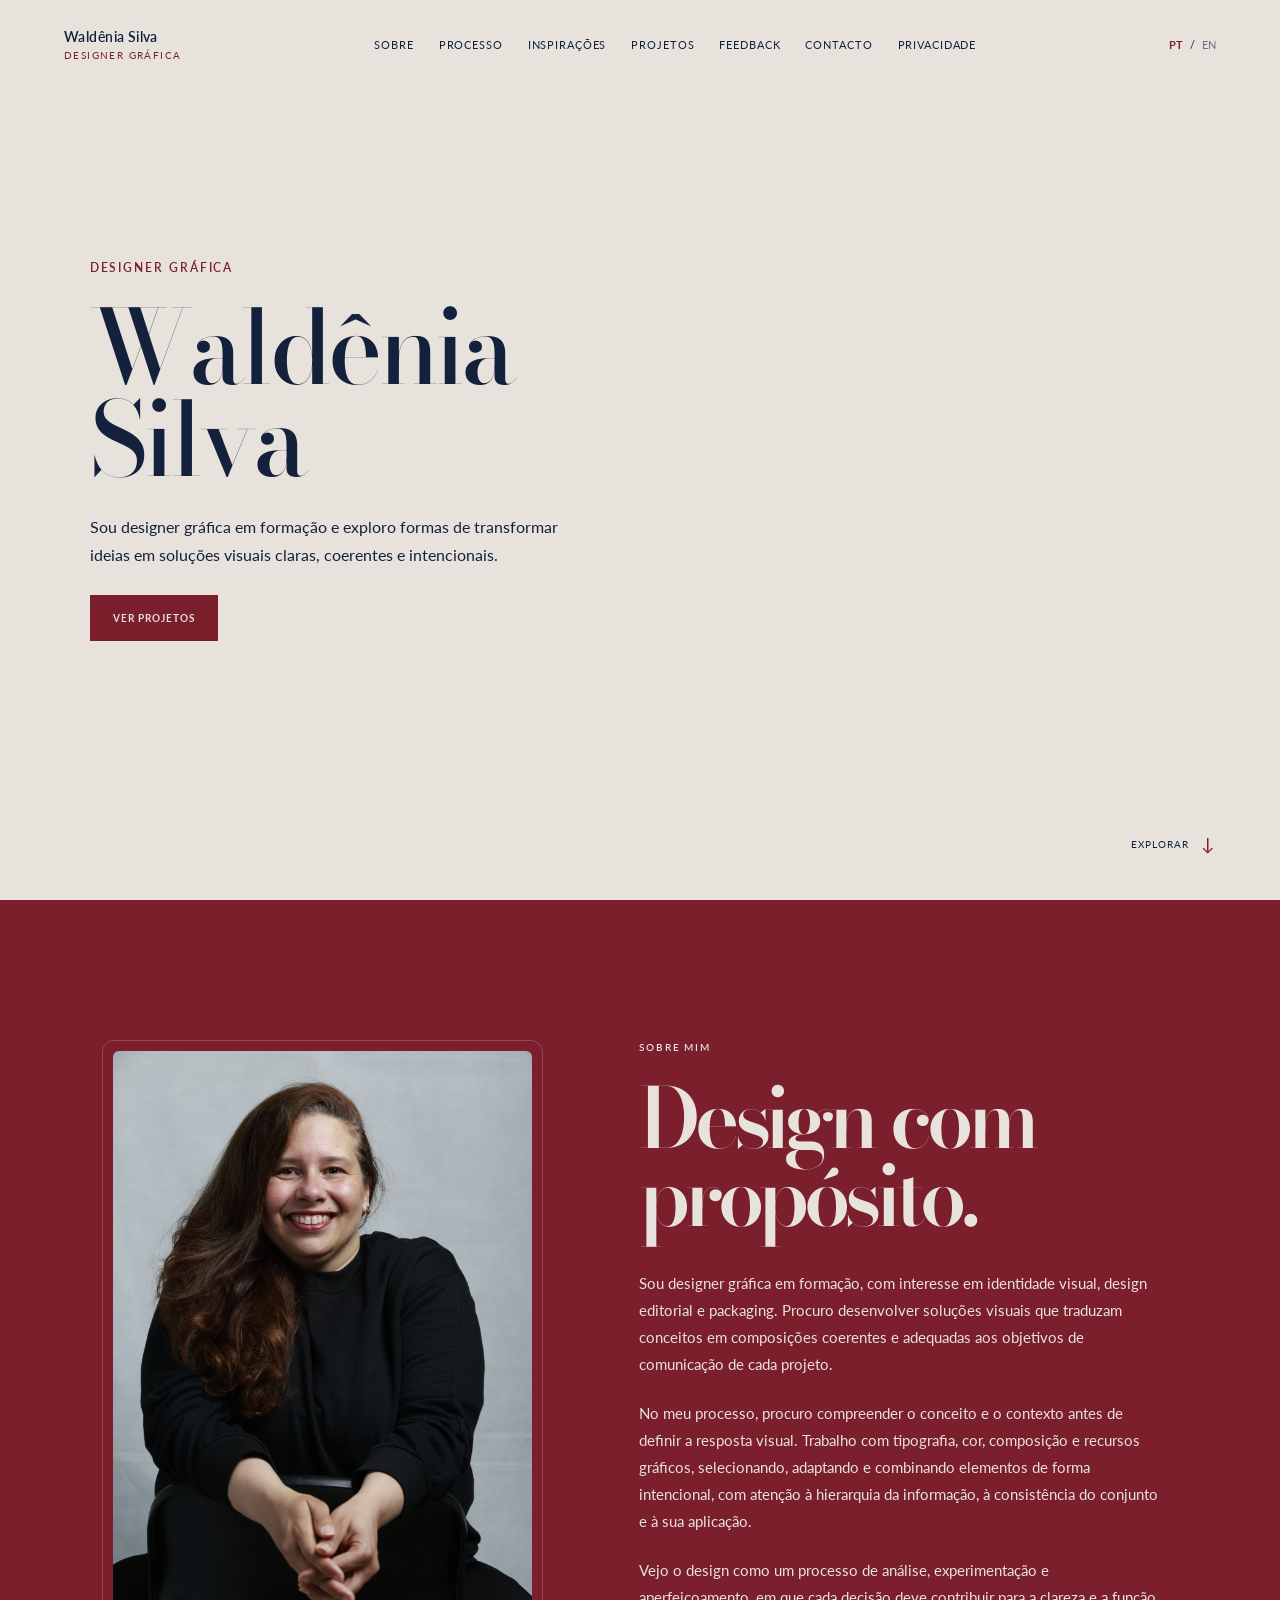
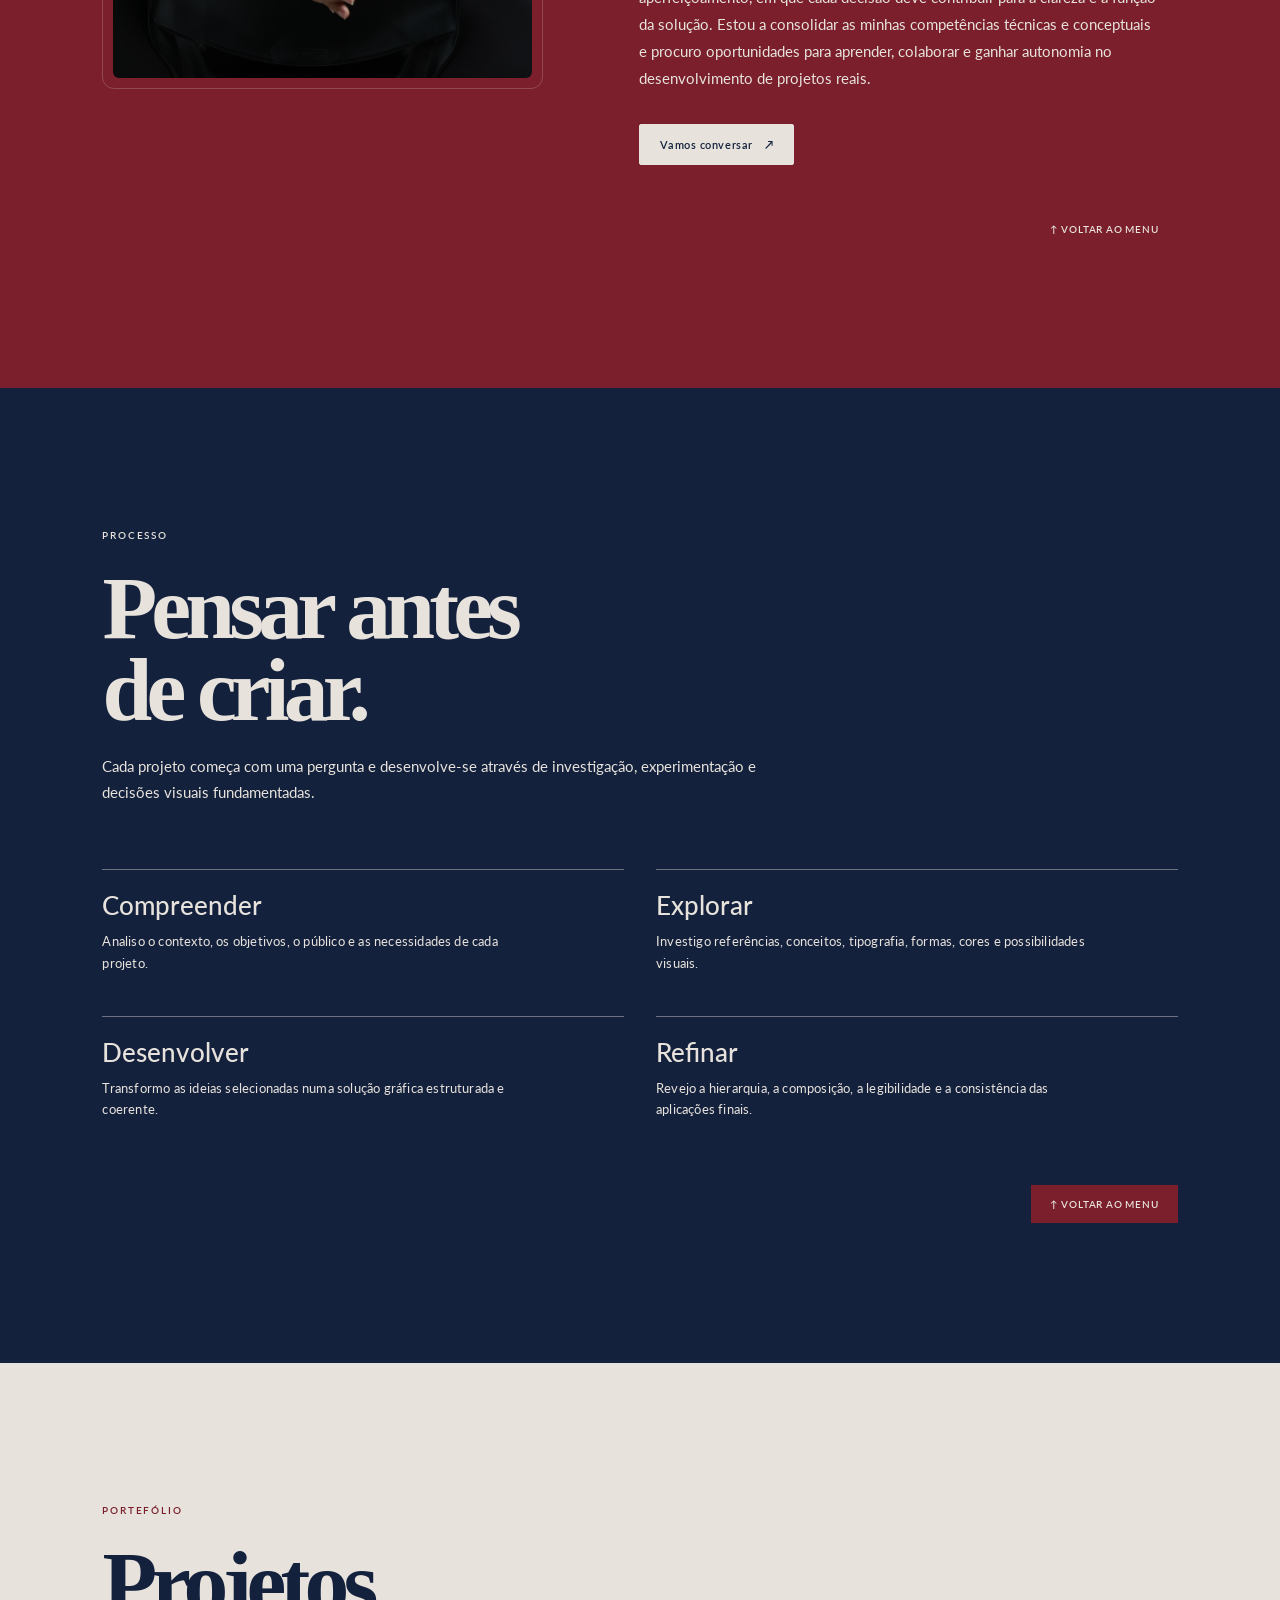
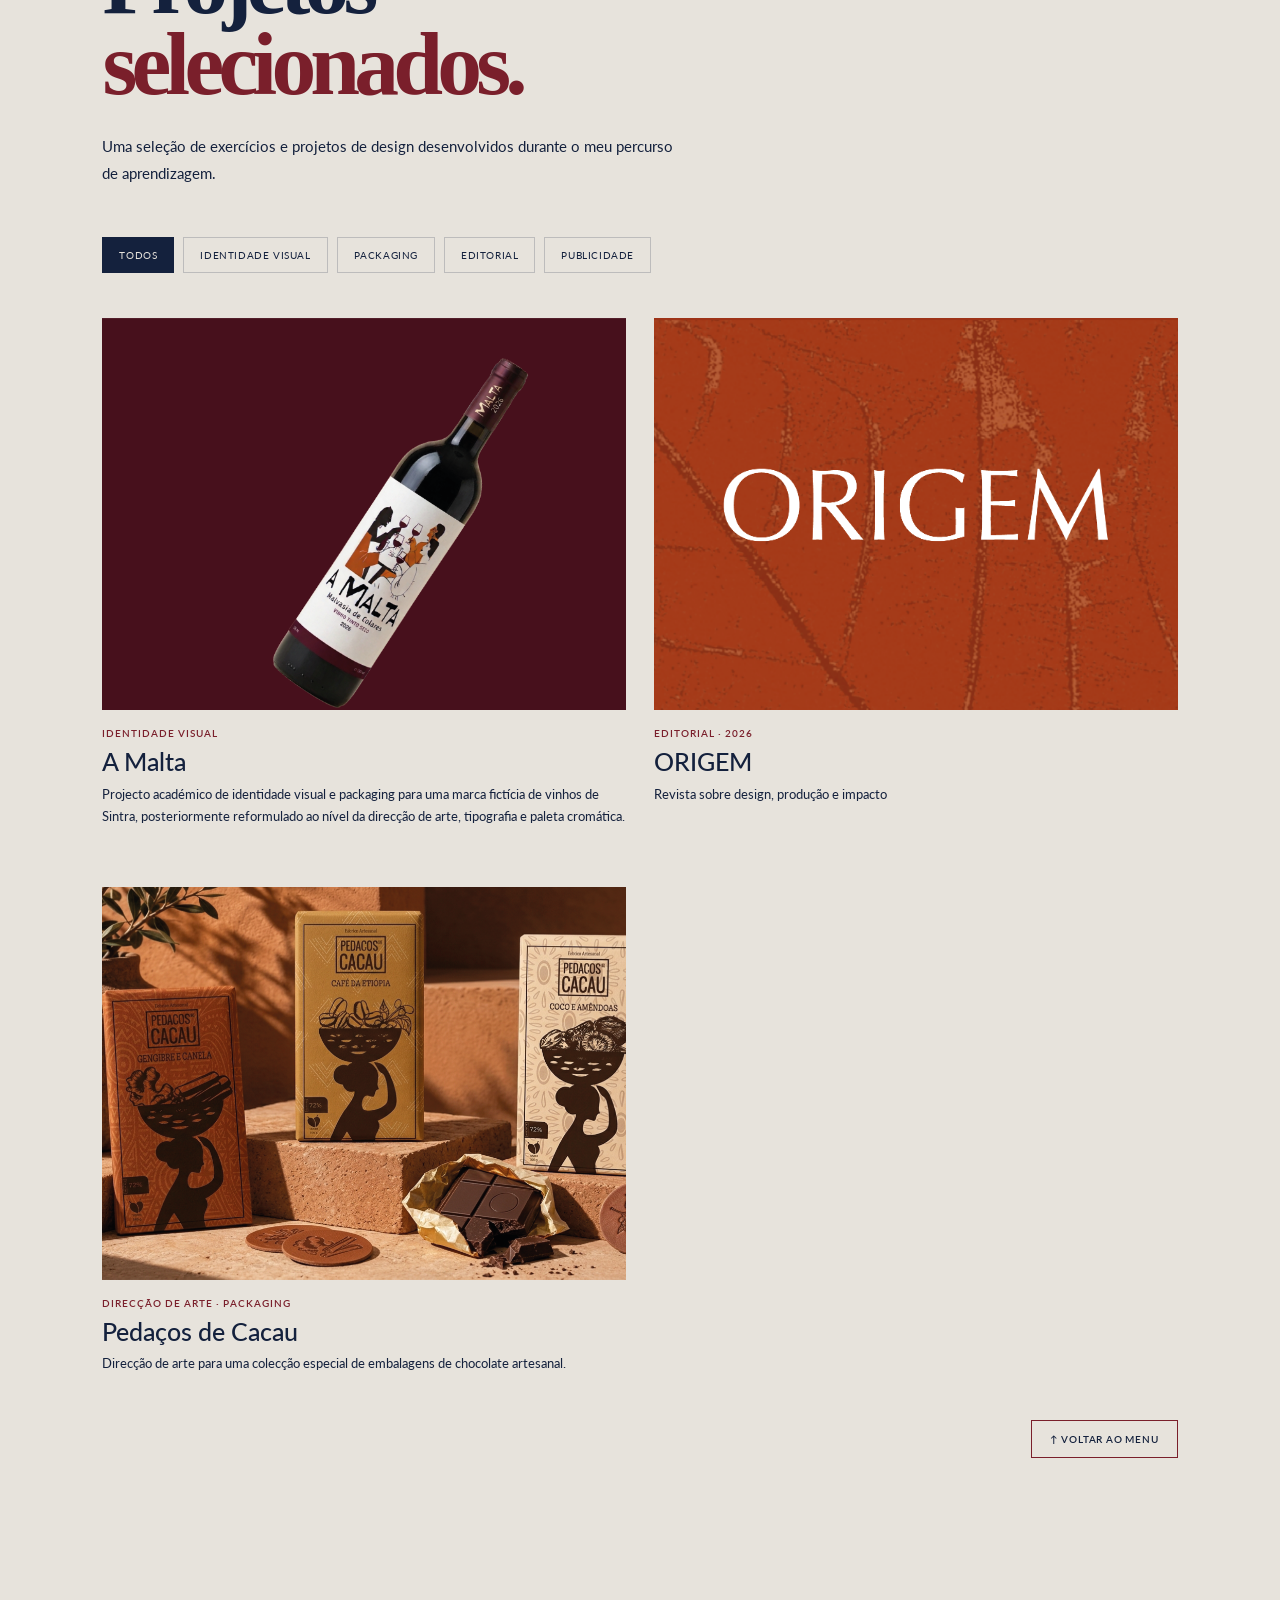
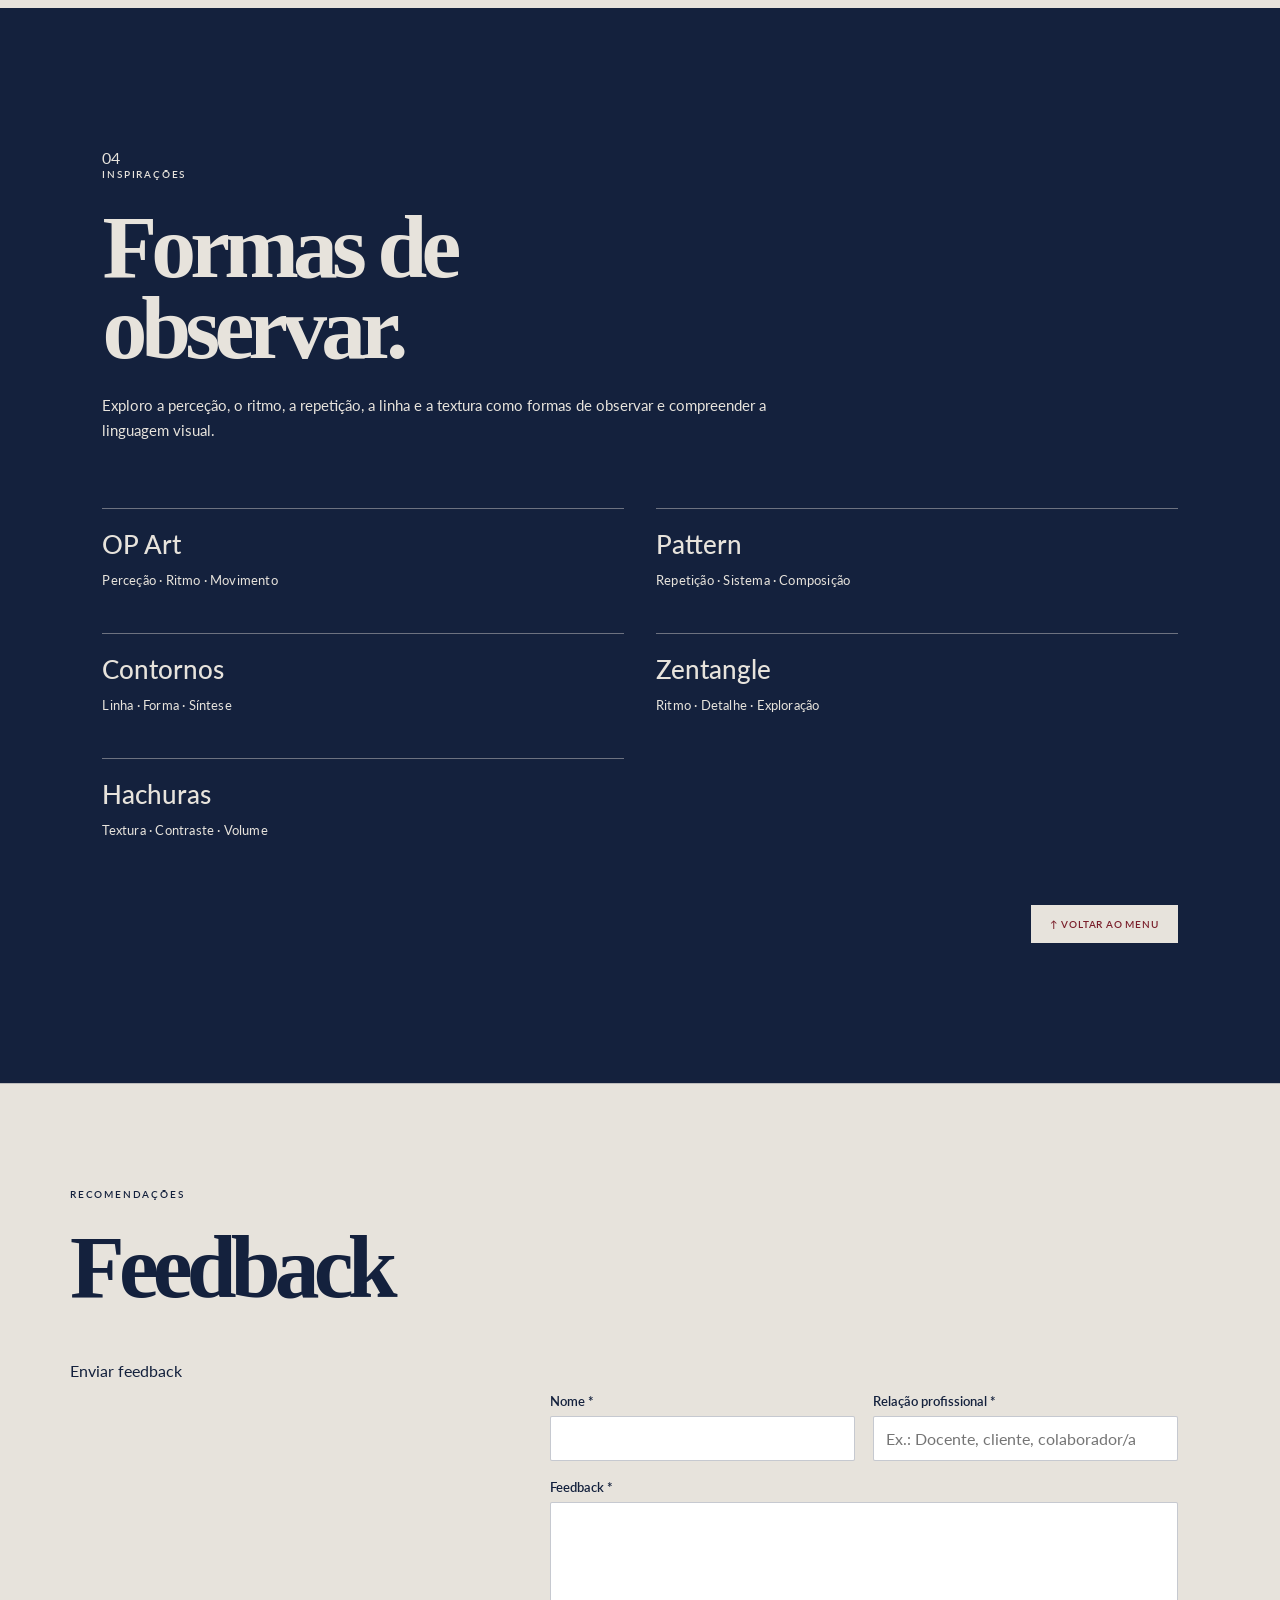
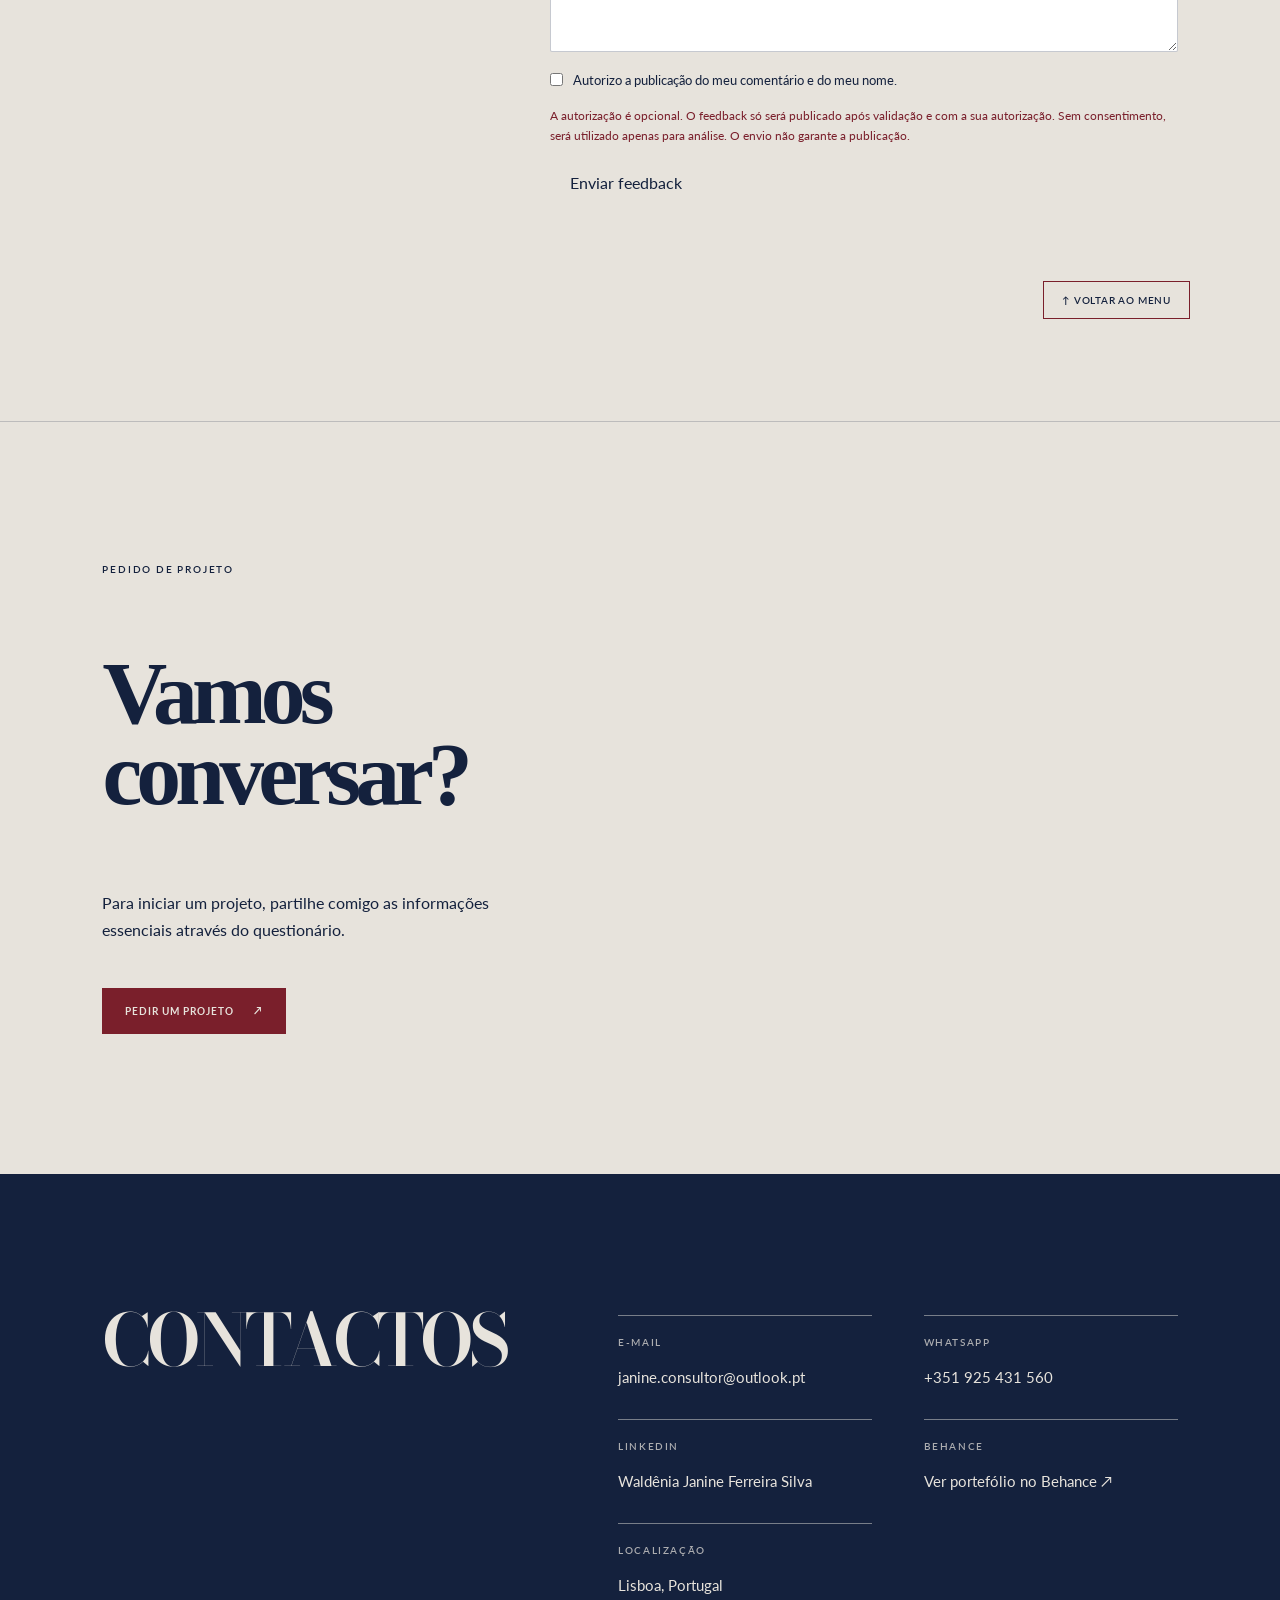
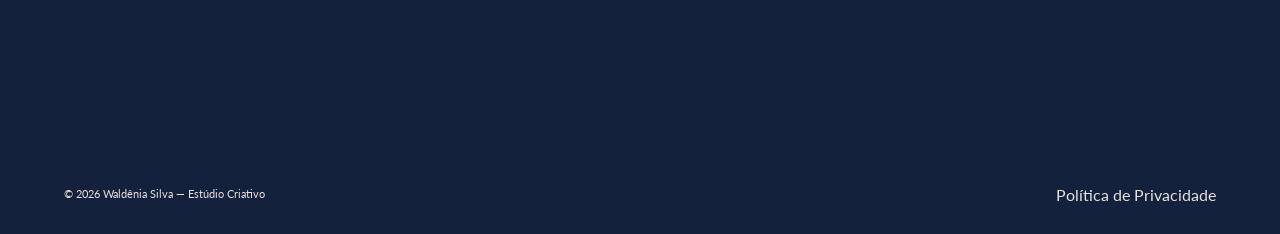
==== commit cfb0549b: "Actualizar cache do título Contactos" ====
--- a/index.html
+++ b/index.html
@@ -13,7 +13,7 @@
     <link rel="preload" href="./assets/fonts/Lato-Regular.ttf" as="font" type="font/ttf" crossorigin>
     <link rel="preload" href="./assets/fonts/BodoniModa-Variable.ttf" as="font" type="font/ttf" crossorigin>
     <link rel="stylesheet" href="./styles.css?v=20261125-fonts-local-1">
-    <link rel="stylesheet" href="./palette-overrides.css?v=20261125-contactos-escala-v4">
+    <link rel="stylesheet" href="./palette-overrides.css?v=20261125-contactos-escala-v5">
 </head>
 
 <body>
--- a/palette-overrides.css
+++ b/palette-overrides.css
@@ -3017,10 +3017,10 @@
     }
 }
 
-/* Ajuste final — CONTACTOS à escala dos restantes títulos de secção. */
+/* Ajuste final — CONTACTOS com escala 20% inferior à dos restantes títulos de secção. */
 html body main section#contacto.contacto-dados-only > .contacto-heading > h2[data-pt="CONTACTOS"] {
     font-family: "Bodoni Moda", Georgia, serif !important;
-    font-size: clamp(50px, 6.5vw, 90px) !important;
+    font-size: clamp(44px, 5.6vw, 80px) !important;
     font-style: normal !important;
     font-weight: 600 !important;
     line-height: 0.94 !important;
@@ -3029,6 +3029,6 @@
 }
 @media (max-width: 650px) {
     html body main section#contacto.contacto-dados-only > .contacto-heading > h2[data-pt="CONTACTOS"] {
-        font-size: clamp(39px, 10vw, 52px) !important;
-    }
-}
+        font-size: clamp(38px, 9.6vw, 60px) !important;
+    }
+}
